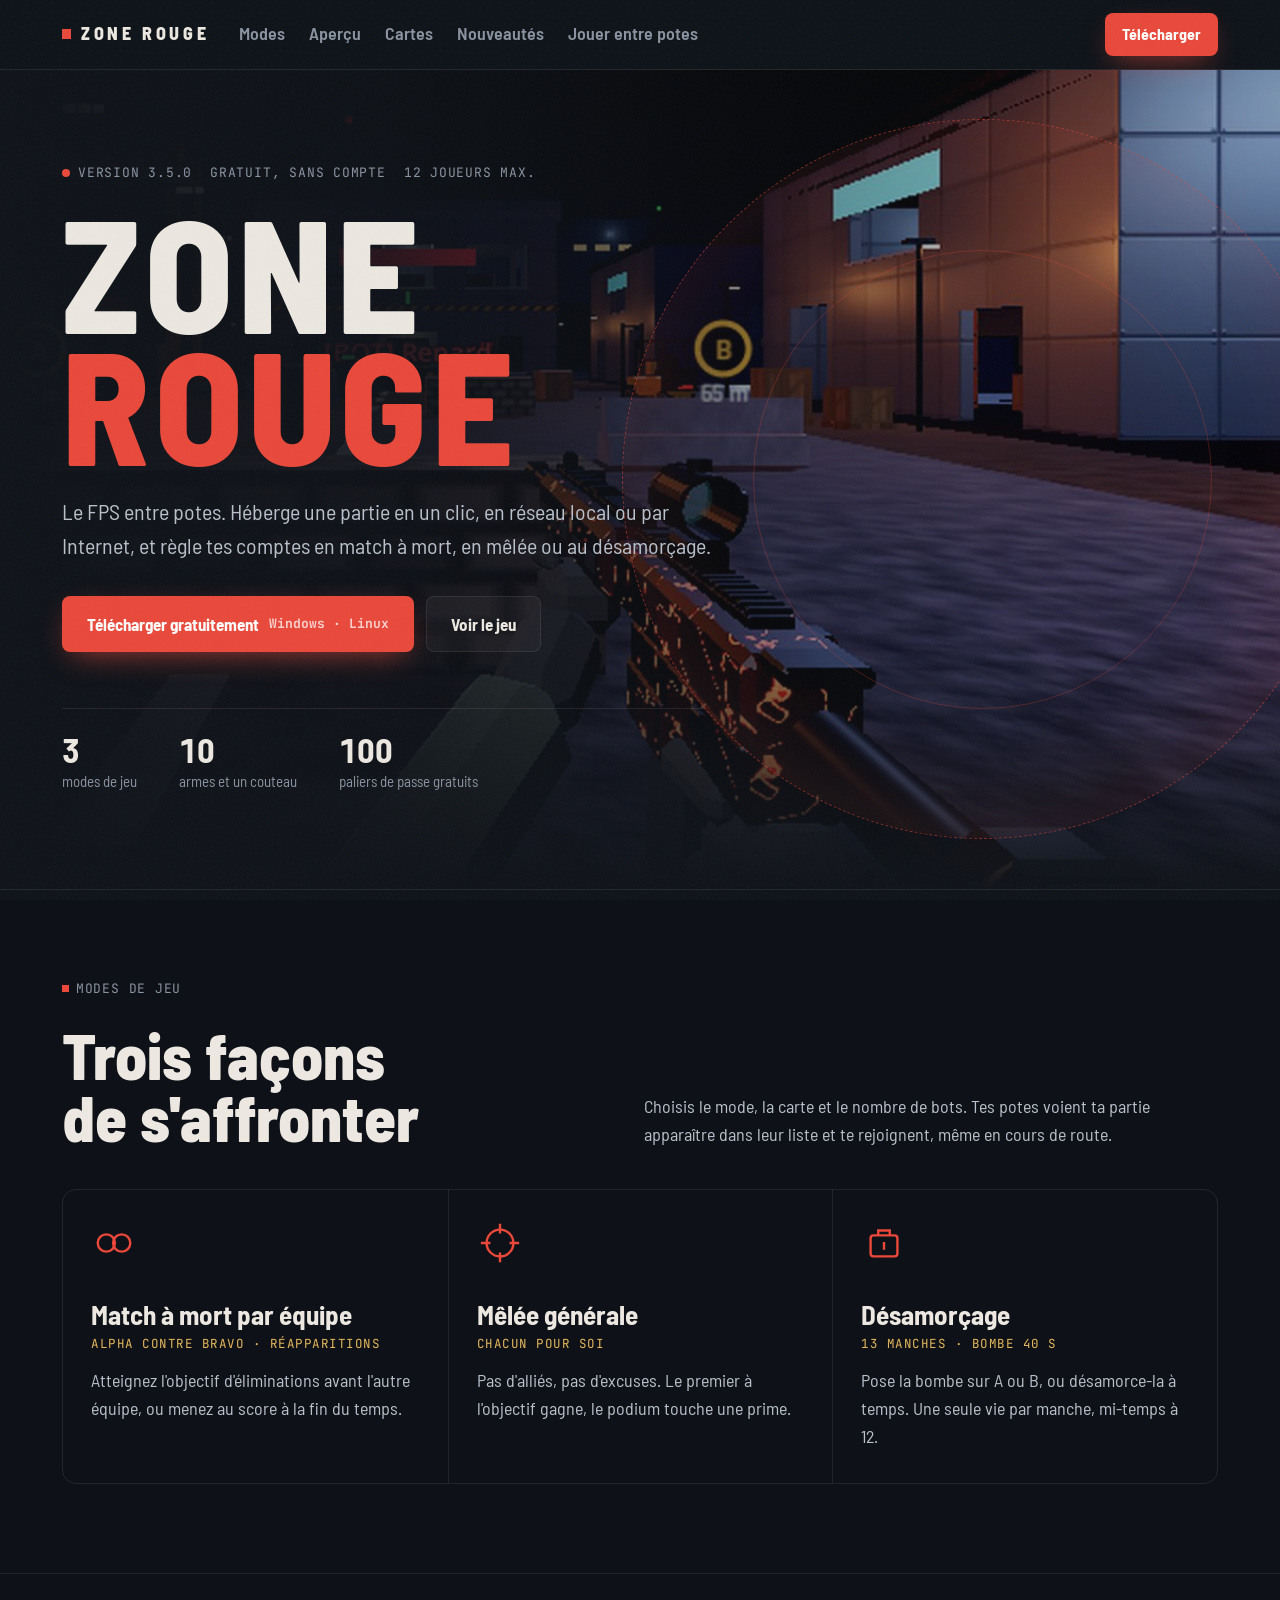
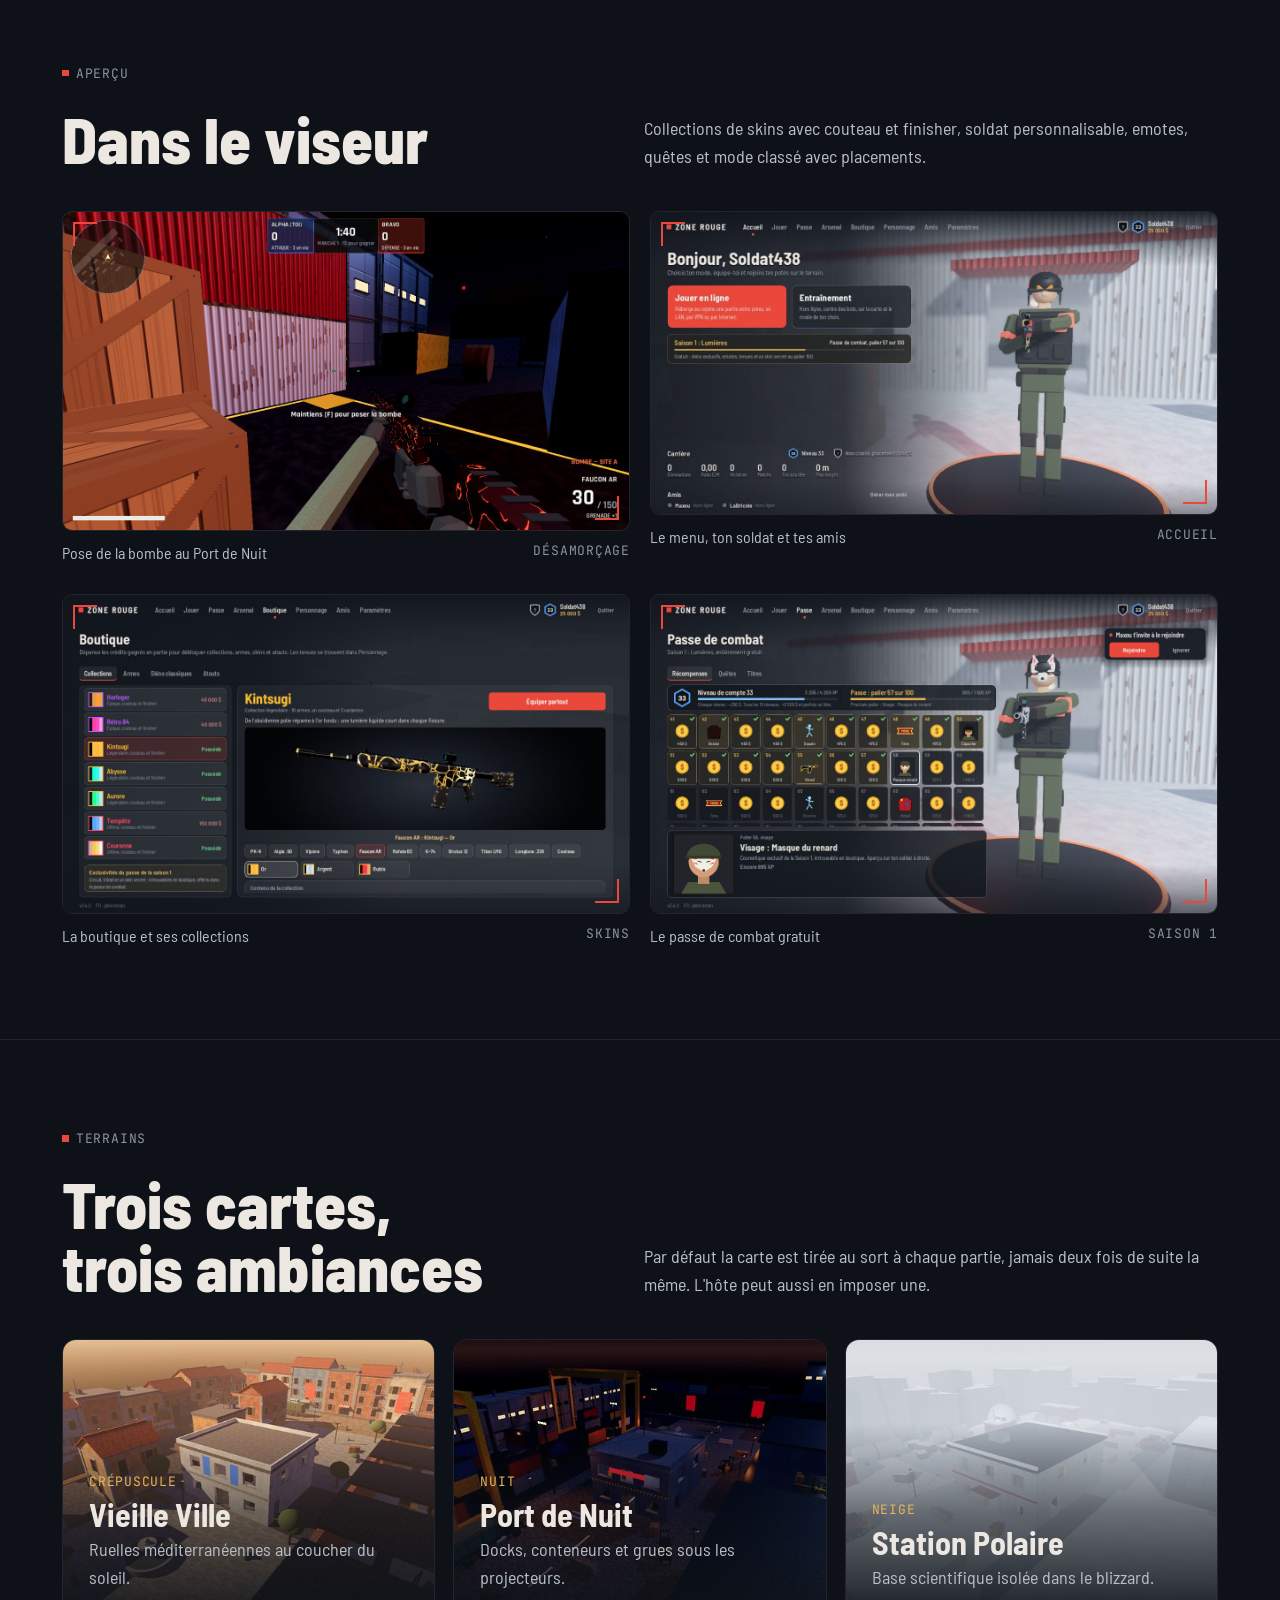
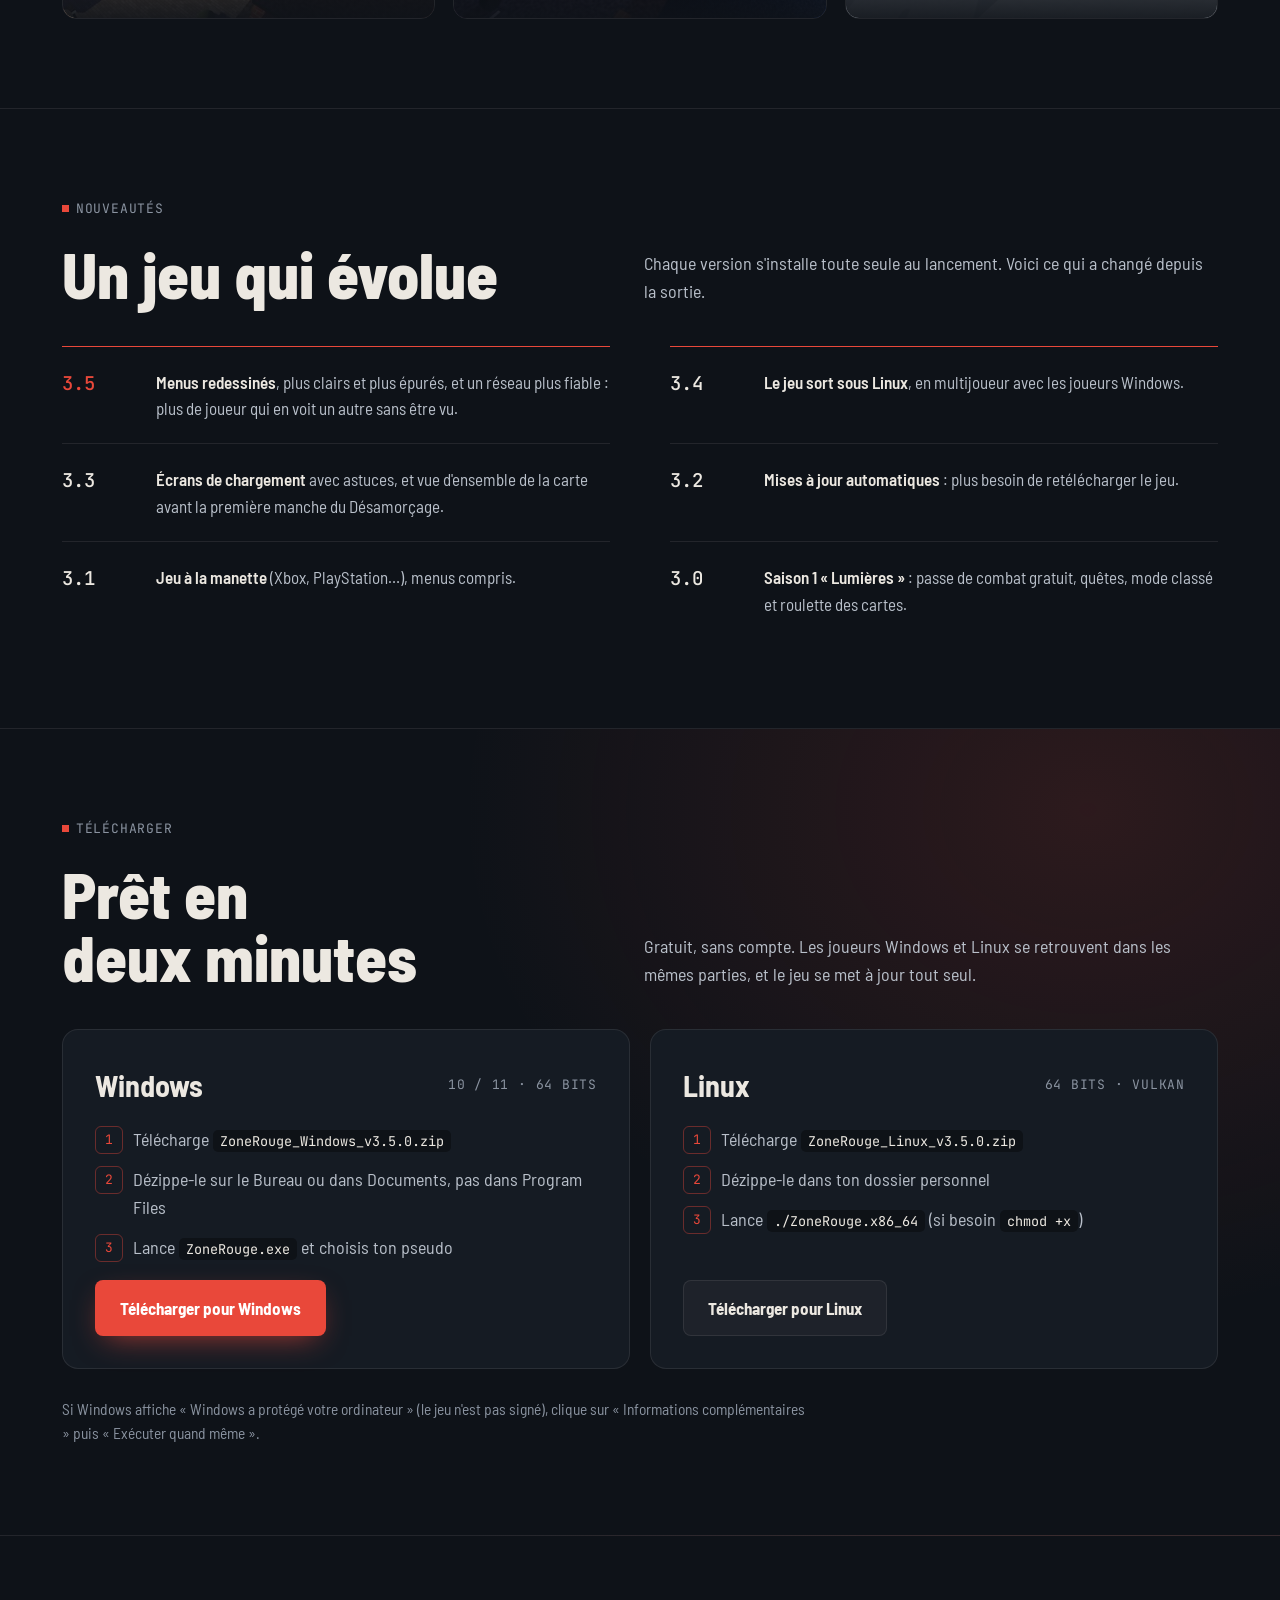
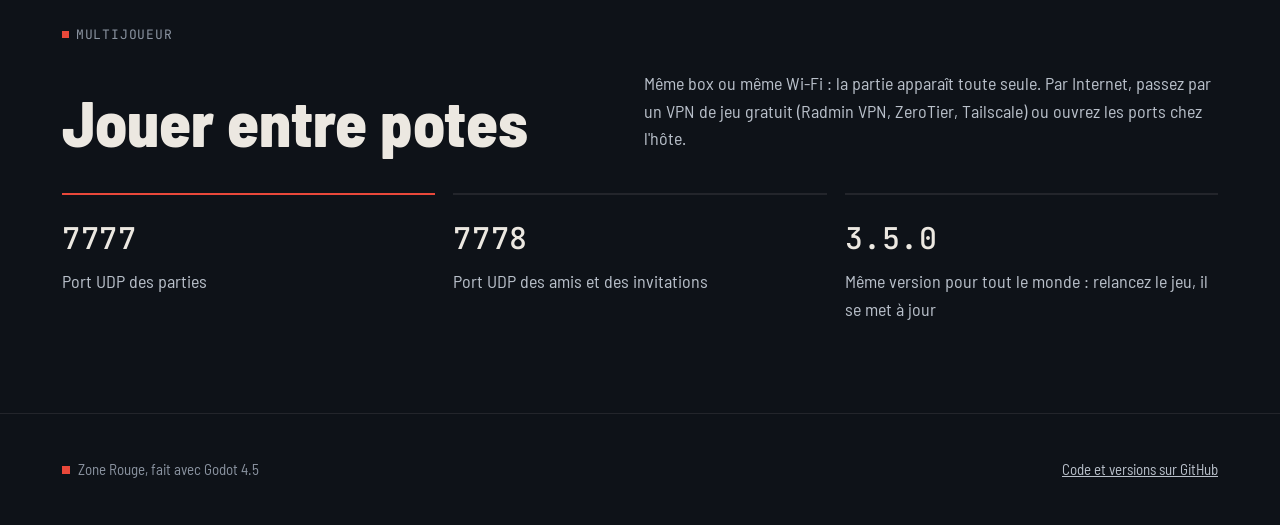
==== index.html @ a1d74111 "Add files via upload" ====
<!doctype html>
<html lang="fr">
<head>
<meta charset="utf-8">
<meta name="viewport" content="width=device-width,initial-scale=1,viewport-fit=cover">
<title>Zone Rouge, FPS gratuit entre potes pour Windows et Linux</title>
<meta name="description" content="Zone Rouge est un FPS en réseau gratuit pour Windows et Linux : match à mort par équipe, mêlée générale et désamorçage, 3 cartes, passe de combat gratuit et skins. Héberge une partie entre potes en un clic.">
<meta name="theme-color" content="#0E1218">
<link rel="canonical" href="https://zonerouge.online/">
<link rel="icon" href="favicon.svg" type="image/svg+xml">
<link rel="icon" href="favicon-48.png" sizes="48x48" type="image/png">
<link rel="apple-touch-icon" href="apple-touch-icon.png">
<meta property="og:type" content="website">
<meta property="og:site_name" content="Zone Rouge">
<meta property="og:locale" content="fr_FR">
<meta property="og:url" content="https://zonerouge.online/">
<meta property="og:title" content="Zone Rouge, FPS gratuit entre potes pour Windows et Linux">
<meta property="og:description" content="Zone Rouge est un FPS en réseau gratuit pour Windows et Linux : match à mort par équipe, mêlée générale et désamorçage, 3 cartes, passe de combat gratuit et skins. Héberge une partie entre potes en un clic.">
<meta property="og:image" content="https://zonerouge.online/og.jpg">
<meta property="og:image:width" content="1200">
<meta property="og:image:height" content="630">
<meta property="og:image:alt" content="Zone Rouge, le FPS entre potes">
<meta name="twitter:card" content="summary_large_image">
<meta name="twitter:title" content="Zone Rouge, FPS gratuit entre potes pour Windows et Linux">
<meta name="twitter:description" content="Zone Rouge est un FPS en réseau gratuit pour Windows et Linux : match à mort par équipe, mêlée générale et désamorçage, 3 cartes, passe de combat gratuit et skins. Héberge une partie entre potes en un clic.">
<meta name="twitter:image" content="https://zonerouge.online/og.jpg">
<script type="application/ld+json">{"@context":"https://schema.org","@type":"VideoGame","name":"Zone Rouge","url":"https://zonerouge.online/","inLanguage":"fr","description":"Zone Rouge est un FPS en réseau gratuit pour Windows et Linux : match à mort par équipe, mêlée générale et désamorçage, 3 cartes, passe de combat gratuit et skins. Héberge une partie entre potes en un clic.","image":"https://zonerouge.online/og.jpg","genre":["FPS","Jeu de tir","Multijoueur"],"gamePlatform":["Windows","Linux"],"operatingSystem":"Windows 10, Windows 11, Linux 64 bits","applicationCategory":"Game","playMode":"MultiPlayer","numberOfPlayers":{"@type":"QuantitativeValue","minValue":1,"maxValue":12},"softwareVersion":"3.5.0","offers":{"@type":"Offer","price":"0","priceCurrency":"EUR","availability":"https://schema.org/InStock","url":"https://github.com/Titan-CyberTech/Zone_Rouge/releases/latest"},"downloadUrl":"https://github.com/Titan-CyberTech/Zone_Rouge/releases/latest","sameAs":["https://github.com/Titan-CyberTech/Zone_Rouge"]}</script>
<link rel="preconnect" href="https://fonts.googleapis.com">
<link rel="preconnect" href="https://fonts.gstatic.com" crossorigin>
<link rel="stylesheet" href="https://fonts.googleapis.com/css2?family=Barlow+Semi+Condensed:wght@400;500;600;700;800&family=JetBrains+Mono:wght@500&display=swap">
<style>
/* Mise en page : écran de briefing tactique. Bandeau plein cadre avec zone rouge qui se resserre, puis sections sur grille, captures en viseur. Look unique sombre. */
:root{
  --nuit:#0E1218; --nuit2:#151B23; --ligne:rgba(236,232,225,.09); --verre:rgba(236,232,225,.04);
  --craie:#ECE8E1; --brume:#8A93A0; --doux:#B9C0CA; --rouge:#E9483A; --rouge-s:rgba(233,72,58,.14); --laiton:#E3B65B;
  --f:"Barlow Semi Condensed","Arial Narrow",Arial,sans-serif;
  --m:"JetBrains Mono",ui-monospace,Consolas,monospace;
  color-scheme:dark;
}
*{box-sizing:border-box}
html{scroll-behavior:smooth}
body{margin:0;background:var(--nuit);color:var(--craie);font:400 18px/1.55 var(--f);-webkit-font-smoothing:antialiased}
body::before{content:"";position:fixed;inset:0;pointer-events:none;z-index:50;opacity:.05;
  background-image:url("data:image/svg+xml,%3Csvg xmlns='http://www.w3.org/2000/svg' width='160' height='160'%3E%3Cfilter id='n'%3E%3CfeTurbulence type='fractalNoise' baseFrequency='.9' numOctaves='2'/%3E%3C/filter%3E%3Crect width='100%25' height='100%25' filter='url(%23n)'/%3E%3C/svg%3E")}
a{color:inherit}
:focus-visible{outline:2px solid var(--rouge);outline-offset:3px;border-radius:4px}
.wrap{max-width:1200px;margin:0 auto;padding-left:max(22px,env(safe-area-inset-left,0px));padding-right:max(22px,env(safe-area-inset-right,0px))}
.carre{display:inline-block;width:.52em;height:.52em;background:var(--rouge);margin-right:.55em;vertical-align:.1em}
.mono{font-family:var(--m);font-size:13px;letter-spacing:.06em;color:var(--brume);text-transform:uppercase}

/* ---------- navigation */
header{position:sticky;top:env(safe-area-inset-top,0px);z-index:20;background:rgba(14,18,24,.78);backdrop-filter:blur(12px) saturate(1.2);border-bottom:1px solid var(--ligne)}
header .wrap{display:flex;align-items:center;gap:30px;padding-block:13px}
.logo{font-weight:800;letter-spacing:.2em;font-size:18px;text-decoration:none;white-space:nowrap}
nav{display:flex;gap:24px;flex:1}
nav a{color:var(--brume);text-decoration:none;font-weight:600;position:relative;padding-block:4px}
nav a::after{content:"";position:absolute;left:50%;bottom:-6px;width:5px;height:5px;background:var(--rouge);transform:translateX(-50%) scale(0);transition:transform .2s}
nav a:hover{color:var(--craie)} nav a:hover::after{transform:translateX(-50%) scale(1)}

.btn{display:inline-flex;align-items:center;gap:.6em;padding:14px 24px;border-radius:8px;font-weight:700;font-size:17px;text-decoration:none;border:1px solid var(--ligne);background:var(--verre);transition:background .2s,transform .2s}
.btn:hover{background:rgba(236,232,225,.1)}
.btn.prim{background:var(--rouge);border-color:transparent;color:#fff;box-shadow:0 10px 30px -10px rgba(233,72,58,.7)}
.btn.prim:hover{background:#f25a4b;transform:translateY(-1px)}
.btn .fl{font-family:var(--m);font-size:13px;opacity:.75}
header .btn{padding:8px 16px;font-size:16px;box-shadow:none}

/* ---------- bandeau */
.hero{position:relative;overflow:hidden;min-height:min(820px,92vh);display:flex;align-items:center;border-bottom:1px solid var(--ligne)}
.hero .bg{position:absolute;inset:0;width:100%;height:100%;object-fit:cover;object-position:70% 50%;filter:saturate(.95) contrast(1.05)}
.hero::before{content:"";position:absolute;inset:0;z-index:1;
  background:linear-gradient(90deg,var(--nuit) 0%,rgba(14,18,24,.9) 30%,rgba(14,18,24,.45) 58%,rgba(14,18,24,.12) 100%),
             linear-gradient(0deg,var(--nuit) 0%,transparent 30%)}
/* la zone qui se resserre */
.zone{position:absolute;z-index:1;right:12%;top:50%;width:min(62vw,720px);aspect-ratio:1;transform:translate(30%,-50%);border-radius:50%;
  border:1.5px dashed rgba(233,72,58,.55);box-shadow:inset 0 0 120px rgba(233,72,58,.12);pointer-events:none}
.zone::after{content:"";position:absolute;inset:18%;border-radius:50%;border:1px solid rgba(233,72,58,.25)}
.hero .wrap{position:relative;z-index:2;padding-block:90px;width:100%}
.coord{display:flex;gap:18px;flex-wrap:wrap;margin-bottom:22px}
.coord span{display:flex;align-items:center;gap:8px}
.live{width:8px;height:8px;border-radius:50%;background:var(--rouge);box-shadow:0 0 0 0 rgba(233,72,58,.6)}
h1{font-weight:800;font-size:clamp(64px,12.5vw,168px);line-height:.82;letter-spacing:.03em;margin:0 0 26px}
h1 .r{color:var(--rouge);display:block}
.hero p{max-width:30em;font-size:clamp(19px,2vw,22px);color:var(--doux);margin:0 0 34px}
.actions{display:flex;gap:12px;flex-wrap:wrap}
.chiffres{display:flex;gap:42px;flex-wrap:wrap;margin-top:56px;padding-top:24px;border-top:1px solid var(--ligne);max-width:640px}
.chiffres b{display:block;font-size:34px;line-height:1;font-weight:700;font-variant-numeric:tabular-nums}
.chiffres span{color:var(--brume);font-size:15px}

/* ---------- sections */
section{padding-block:clamp(60px,7vw,96px);border-bottom:1px solid var(--ligne);position:relative}
.tete{display:grid;grid-template-columns:minmax(0,1fr) minmax(0,1.1fr);gap:24px 60px;align-items:end;margin-bottom:40px}
.tete .mono{grid-column:1/-1}
h2{font-size:clamp(38px,5.4vw,64px);line-height:.98;margin:0;font-weight:800;text-wrap:balance}
.intro{color:var(--doux);margin:0;max-width:34em}

/* modes */
.modes{display:grid;grid-template-columns:repeat(3,minmax(0,1fr));border:1px solid var(--ligne);border-radius:14px;overflow:hidden}
.mode{padding:30px 28px 32px;position:relative;transition:background .25s}
.mode+.mode{border-left:1px solid var(--ligne)}
.mode:hover{background:var(--verre)}
.mode .ico{width:46px;height:46px;margin-bottom:26px;color:var(--rouge)}
.mode h3{margin:0 0 4px;font-size:27px;line-height:1.1}
.mode .regle{font-family:var(--m);font-size:12.5px;color:var(--laiton);letter-spacing:.04em;margin-bottom:14px}
.mode p{margin:0;color:var(--doux)}

/* galerie en viseur */
.gal{display:grid;grid-template-columns:repeat(2,minmax(0,1fr));gap:28px 20px}
.vis{margin:0;min-width:0;position:relative}
.vis .cadre{position:relative;border-radius:10px;overflow:hidden;border:1px solid var(--ligne)}
.vis img{display:block;width:100%;transition:transform .6s ease}
.vis:hover img{transform:scale(1.03)}
.vis .cadre::before,.vis .cadre::after{content:"";position:absolute;width:22px;height:22px;z-index:1;border-color:var(--rouge);border-style:solid}
.vis .cadre::before{top:10px;left:10px;border-width:2px 0 0 2px}
.vis .cadre::after{bottom:10px;right:10px;border-width:0 2px 2px 0}
.vis figcaption{display:flex;justify-content:space-between;gap:10px;margin-top:10px;color:var(--doux);font-size:16px}

/* cartes du jeu */
.cartes{display:grid;grid-template-columns:repeat(3,minmax(0,1fr));gap:18px}
.carte{border-radius:14px;aspect-ratio:4/3;display:flex;flex-direction:column;justify-content:flex-end;position:relative;overflow:hidden;border:1px solid var(--ligne);padding:26px;isolation:isolate}
.carte img{position:absolute;inset:0;width:100%;height:100%;object-fit:cover;z-index:-2;transition:transform .7s ease}
.carte::before{content:"";position:absolute;inset:0;z-index:-1;background:linear-gradient(0deg,rgba(14,18,24,.94) 0%,rgba(14,18,24,.55) 38%,transparent 70%)}
.carte:hover img{transform:scale(1.05)}
.carte .mono{color:var(--laiton)}
.carte h3{margin:6px 0 6px;font-size:32px;line-height:1}
.carte p{margin:0;color:var(--doux)}

/* nouveautés */
.chrono{list-style:none;margin:0;padding:0;display:grid;grid-template-columns:minmax(0,1fr) minmax(0,1fr);gap:0 60px}
.chrono li{display:grid;grid-template-columns:76px minmax(0,1fr);gap:18px;padding:22px 0;border-top:1px solid var(--ligne);position:relative}
.chrono li:first-child,.chrono li:nth-child(2){border-top-color:var(--rouge)}
.chrono b{font-family:var(--m);font-weight:500;font-size:19px;color:var(--craie)}
.chrono li:first-child b{color:var(--rouge)}
.chrono p{margin:0;color:var(--doux);font-size:17px}
.chrono p strong{color:var(--craie);font-weight:600}

/* téléchargement */
#telecharger{background:radial-gradient(70% 90% at 85% 10%,var(--rouge-s),transparent 70%)}
.dl{display:grid;grid-template-columns:repeat(2,minmax(0,1fr));gap:20px}
.sys{background:var(--nuit2);border:1px solid var(--ligne);border-radius:16px;padding:32px;display:flex;flex-direction:column;gap:18px}
.sys .haut{display:flex;align-items:center;justify-content:space-between;gap:12px}
.sys h3{margin:0;font-size:30px}
.sys ol{margin:0;padding:0;list-style:none;counter-reset:e;display:grid;gap:12px;color:var(--doux)}
.sys li{counter-increment:e;display:grid;grid-template-columns:28px minmax(0,1fr);gap:10px}
.sys li::before{content:counter(e);font-family:var(--m);font-size:13px;color:var(--rouge);border:1px solid rgba(233,72,58,.4);border-radius:6px;height:26px;display:grid;place-items:center}
.sys code{font-family:var(--m);font-size:13.5px;background:rgba(0,0,0,.35);padding:2px 7px;border-radius:5px;color:var(--craie);word-break:break-all}
.sys .btn{align-self:flex-start;margin-top:auto}
.note{color:var(--brume);font-size:15.5px;margin:28px 0 0;max-width:48em}

/* réseau */
.reseau{display:grid;grid-template-columns:repeat(3,minmax(0,1fr));gap:18px}
.port{border-top:2px solid var(--ligne);padding-top:20px}
.port:first-child{border-top-color:var(--rouge)}
.port b{display:block;font-family:var(--m);font-weight:500;font-size:30px;color:var(--craie);letter-spacing:.02em;margin-bottom:6px}
.port span{color:var(--doux)}

footer{padding-block:44px}
footer .wrap{display:flex;justify-content:space-between;align-items:center;gap:16px;flex-wrap:wrap;color:var(--brume);font-size:15px}
footer a{color:var(--doux)}

@media (max-width:860px){
  nav{display:none}
  .tete{grid-template-columns:1fr}
  .modes,.cartes,.reseau,.dl,.gal,.chrono{grid-template-columns:1fr}
  .chrono li:nth-child(2){border-top-color:var(--ligne)}
  .chrono li{grid-template-columns:60px minmax(0,1fr)}
  .mode+.mode{border-left:0;border-top:1px solid var(--ligne)}
  .hero{min-height:0}
  .hero::before{background:linear-gradient(180deg,rgba(14,18,24,.55),var(--nuit) 80%)}
  .zone{right:-20%;width:110vw}
  .chiffres{gap:28px}
  .btn .fl{display:none}
}
@media (prefers-reduced-motion:no-preference){
  .live{animation:pouls 2s infinite}
  @keyframes pouls{70%{box-shadow:0 0 0 10px rgba(233,72,58,0)}100%{box-shadow:0 0 0 0 rgba(233,72,58,0)}}
  .zone{animation:resserre 14s ease-in-out infinite alternate}
  @keyframes resserre{to{transform:translate(30%,-50%) scale(.86) rotate(25deg)}}
  .hero h1,.hero p,.hero .actions{animation:entre .8s cubic-bezier(.2,.7,.2,1) both}
  .hero p{animation-delay:.1s}.hero .actions{animation-delay:.2s}
  @keyframes entre{from{transform:translateY(16px);opacity:.3}}
}
</style>
</head>
<body>
<header>
  <div class="wrap">
    <a class="logo" href="#haut"><span class="carre"></span>ZONE ROUGE</a>
    <nav aria-label="Sections">
      <a href="#modes">Modes</a><a href="#apercu">Aperçu</a><a href="#cartes">Cartes</a><a href="#nouveautes">Nouveautés</a><a href="#jouer">Jouer entre potes</a>
    </nav>
    <a class="btn prim" href="#telecharger">Télécharger</a>
  </div>
</header>

<div class="hero" id="haut">
  <img class="bg" src="img/hero.jpg" alt="">
  <div class="zone" aria-hidden="true"></div>
  <div class="wrap">
    <div class="coord mono"><span><i class="live"></i>Version 3.5.0</span><span>Gratuit, sans compte</span><span>12 joueurs max.</span></div>
    <h1>ZONE<span class="r">ROUGE</span></h1>
    <p>Le FPS entre potes. Héberge une partie en un clic, en réseau local ou par Internet, et règle tes comptes en match à mort, en mêlée ou au désamorçage.</p>
    <div class="actions">
      <a class="btn prim" href="#telecharger">Télécharger gratuitement <span class="fl">Windows · Linux</span></a>
      <a class="btn" href="#apercu">Voir le jeu</a>
    </div>
    <div class="chiffres">
      <div><b>3</b><span>modes de jeu</span></div>
      <div><b>10</b><span>armes et un couteau</span></div>
      <div><b>100</b><span>paliers de passe gratuits</span></div>
    </div>
  </div>
</div>

<section id="modes">
  <div class="wrap">
    <div class="tete">
      <div class="mono"><span class="carre"></span>Modes de jeu</div>
      <h2>Trois façons de s'affronter</h2>
      <p class="intro">Choisis le mode, la carte et le nombre de bots. Tes potes voient ta partie apparaître dans leur liste et te rejoignent, même en cours de route.</p>
    </div>
    <div class="modes">
      <article class="mode">
        <svg class="ico" viewBox="0 0 48 48" fill="none" stroke="currentColor" stroke-width="2.5" aria-hidden="true"><circle cx="16" cy="24" r="9"/><circle cx="32" cy="24" r="9"/></svg>
        <h3>Match à mort par équipe</h3>
        <div class="regle">ALPHA CONTRE BRAVO · RÉAPPARITIONS</div>
        <p>Atteignez l'objectif d'éliminations avant l'autre équipe, ou menez au score à la fin du temps.</p>
      </article>
      <article class="mode">
        <svg class="ico" viewBox="0 0 48 48" fill="none" stroke="currentColor" stroke-width="2.5" aria-hidden="true"><circle cx="24" cy="24" r="14"/><path d="M24 4v10M24 34v10M4 24h10M34 24h10"/></svg>
        <h3>Mêlée générale</h3>
        <div class="regle">CHACUN POUR SOI</div>
        <p>Pas d'alliés, pas d'excuses. Le premier à l'objectif gagne, le podium touche une prime.</p>
      </article>
      <article class="mode">
        <svg class="ico" viewBox="0 0 48 48" fill="none" stroke="currentColor" stroke-width="2.5" aria-hidden="true"><rect x="10" y="16" width="28" height="22" rx="3"/><path d="M18 16v-5h12v5M24 23v8"/></svg>
        <h3>Désamorçage</h3>
        <div class="regle">13 MANCHES · BOMBE 40 S</div>
        <p>Pose la bombe sur A ou B, ou désamorce-la à temps. Une seule vie par manche, mi-temps à 12.</p>
      </article>
    </div>
  </div>
</section>

<section id="apercu">
  <div class="wrap">
    <div class="tete">
      <div class="mono"><span class="carre"></span>Aperçu</div>
      <h2>Dans le viseur</h2>
      <p class="intro">Collections de skins avec couteau et finisher, soldat personnalisable, emotes, quêtes et mode classé avec placements.</p>
    </div>
    <div class="gal">
      <figure class="vis"><div class="cadre"><img src="img/desamorcage.jpg" alt="Pose de la bombe sur le site A au Port de Nuit" loading="lazy"></div><figcaption><span>Pose de la bombe au Port de Nuit</span><span class="mono">Désamorçage</span></figcaption></figure>
      <figure class="vis"><div class="cadre"><img src="img/menu.jpg" alt="Menu principal avec le soldat personnalisé" loading="lazy"></div><figcaption><span>Le menu, ton soldat et tes amis</span><span class="mono">Accueil</span></figcaption></figure>
      <figure class="vis"><div class="cadre"><img src="img/boutique.jpg" alt="Boutique, collection Tempête" loading="lazy"></div><figcaption><span>La boutique et ses collections</span><span class="mono">Skins</span></figcaption></figure>
      <figure class="vis"><div class="cadre"><img src="img/passe.jpg" alt="Passe de combat de la saison 1" loading="lazy"></div><figcaption><span>Le passe de combat gratuit</span><span class="mono">Saison 1</span></figcaption></figure>
    </div>
  </div>
</section>

<section id="cartes">
  <div class="wrap">
    <div class="tete">
      <div class="mono"><span class="carre"></span>Terrains</div>
      <h2>Trois cartes, trois ambiances</h2>
      <p class="intro">Par défaut la carte est tirée au sort à chaque partie, jamais deux fois de suite la même. L'hôte peut aussi en imposer une.</p>
    </div>
    <div class="cartes">
      <div class="carte"><img src="img/carte_ville.jpg" alt="" loading="lazy"><span class="mono">Crépuscule</span><h3>Vieille Ville</h3><p>Ruelles méditerranéennes au coucher du soleil.</p></div>
      <div class="carte"><img src="img/carte_port.jpg" alt="" loading="lazy"><span class="mono">Nuit</span><h3>Port de Nuit</h3><p>Docks, conteneurs et grues sous les projecteurs.</p></div>
      <div class="carte"><img src="img/carte_arctique.jpg" alt="" loading="lazy"><span class="mono">Neige</span><h3>Station Polaire</h3><p>Base scientifique isolée dans le blizzard.</p></div>
    </div>
  </div>
</section>

<section id="nouveautes">
  <div class="wrap">
    <div class="tete">
      <div class="mono"><span class="carre"></span>Nouveautés</div>
      <h2>Un jeu qui évolue</h2>
      <p class="intro">Chaque version s'installe toute seule au lancement. Voici ce qui a changé depuis la sortie.</p>
    </div>
    <ol class="chrono">
      <li><b>3.5</b><p><strong>Menus redessinés</strong>, plus clairs et plus épurés, et un réseau plus fiable : plus de joueur qui en voit un autre sans être vu.</p></li>
      <li><b>3.4</b><p><strong>Le jeu sort sous Linux</strong>, en multijoueur avec les joueurs Windows.</p></li>
      <li><b>3.3</b><p><strong>Écrans de chargement</strong> avec astuces, et vue d'ensemble de la carte avant la première manche du Désamorçage.</p></li>
      <li><b>3.2</b><p><strong>Mises à jour automatiques</strong> : plus besoin de retélécharger le jeu.</p></li>
      <li><b>3.1</b><p><strong>Jeu à la manette</strong> (Xbox, PlayStation…), menus compris.</p></li>
      <li><b>3.0</b><p><strong>Saison 1 « Lumières »</strong> : passe de combat gratuit, quêtes, mode classé et roulette des cartes.</p></li>
    </ol>
  </div>
</section>


<section id="telecharger">
  <div class="wrap">
    <div class="tete">
      <div class="mono"><span class="carre"></span>Télécharger</div>
      <h2>Prêt en deux minutes</h2>
      <p class="intro">Gratuit, sans compte. Les joueurs Windows et Linux se retrouvent dans les mêmes parties, et le jeu se met à jour tout seul.</p>
    </div>
    <div class="dl">
      <div class="sys">
        <div class="haut"><h3>Windows</h3><span class="mono">10 / 11 · 64 bits</span></div>
        <ol>
          <li><span>Télécharge <code>ZoneRouge_Windows_v3.5.0.zip</code></span></li>
          <li><span>Dézippe-le sur le Bureau ou dans Documents, pas dans Program Files</span></li>
          <li><span>Lance <code>ZoneRouge.exe</code> et choisis ton pseudo</span></li>
        </ol>
        <a class="btn prim" href="https://github.com/Titan-CyberTech/Zone_Rouge/releases/latest">Télécharger pour Windows</a>
      </div>
      <div class="sys">
        <div class="haut"><h3>Linux</h3><span class="mono">64 bits · Vulkan</span></div>
        <ol>
          <li><span>Télécharge <code>ZoneRouge_Linux_v3.5.0.zip</code></span></li>
          <li><span>Dézippe-le dans ton dossier personnel</span></li>
          <li><span>Lance <code>./ZoneRouge.x86_64</code> (si besoin <code>chmod +x</code>)</span></li>
        </ol>
        <a class="btn" href="https://github.com/Titan-CyberTech/Zone_Rouge/releases/latest">Télécharger pour Linux</a>
      </div>
    </div>
    <p class="note">Si Windows affiche « Windows a protégé votre ordinateur » (le jeu n'est pas signé), clique sur « Informations complémentaires » puis « Exécuter quand même ».</p>
  </div>
</section>

<section id="jouer">
  <div class="wrap">
    <div class="tete">
      <div class="mono"><span class="carre"></span>Multijoueur</div>
      <h2>Jouer entre potes</h2>
      <p class="intro">Même box ou même Wi-Fi : la partie apparaît toute seule. Par Internet, passez par un VPN de jeu gratuit (Radmin VPN, ZeroTier, Tailscale) ou ouvrez les ports chez l'hôte.</p>
    </div>
    <div class="reseau">
      <div class="port"><b>7777</b><span>Port UDP des parties</span></div>
      <div class="port"><b>7778</b><span>Port UDP des amis et des invitations</span></div>
      <div class="port"><b>3.5.0</b><span>Même version pour tout le monde : relancez le jeu, il se met à jour</span></div>
    </div>
  </div>
</section>

<footer>
  <div class="wrap">
    <span><span class="carre"></span>Zone Rouge, fait avec Godot 4.5</span>
    <a href="https://github.com/Titan-CyberTech/Zone_Rouge">Code et versions sur GitHub</a>
  </div>
</footer>
</body>
</html>
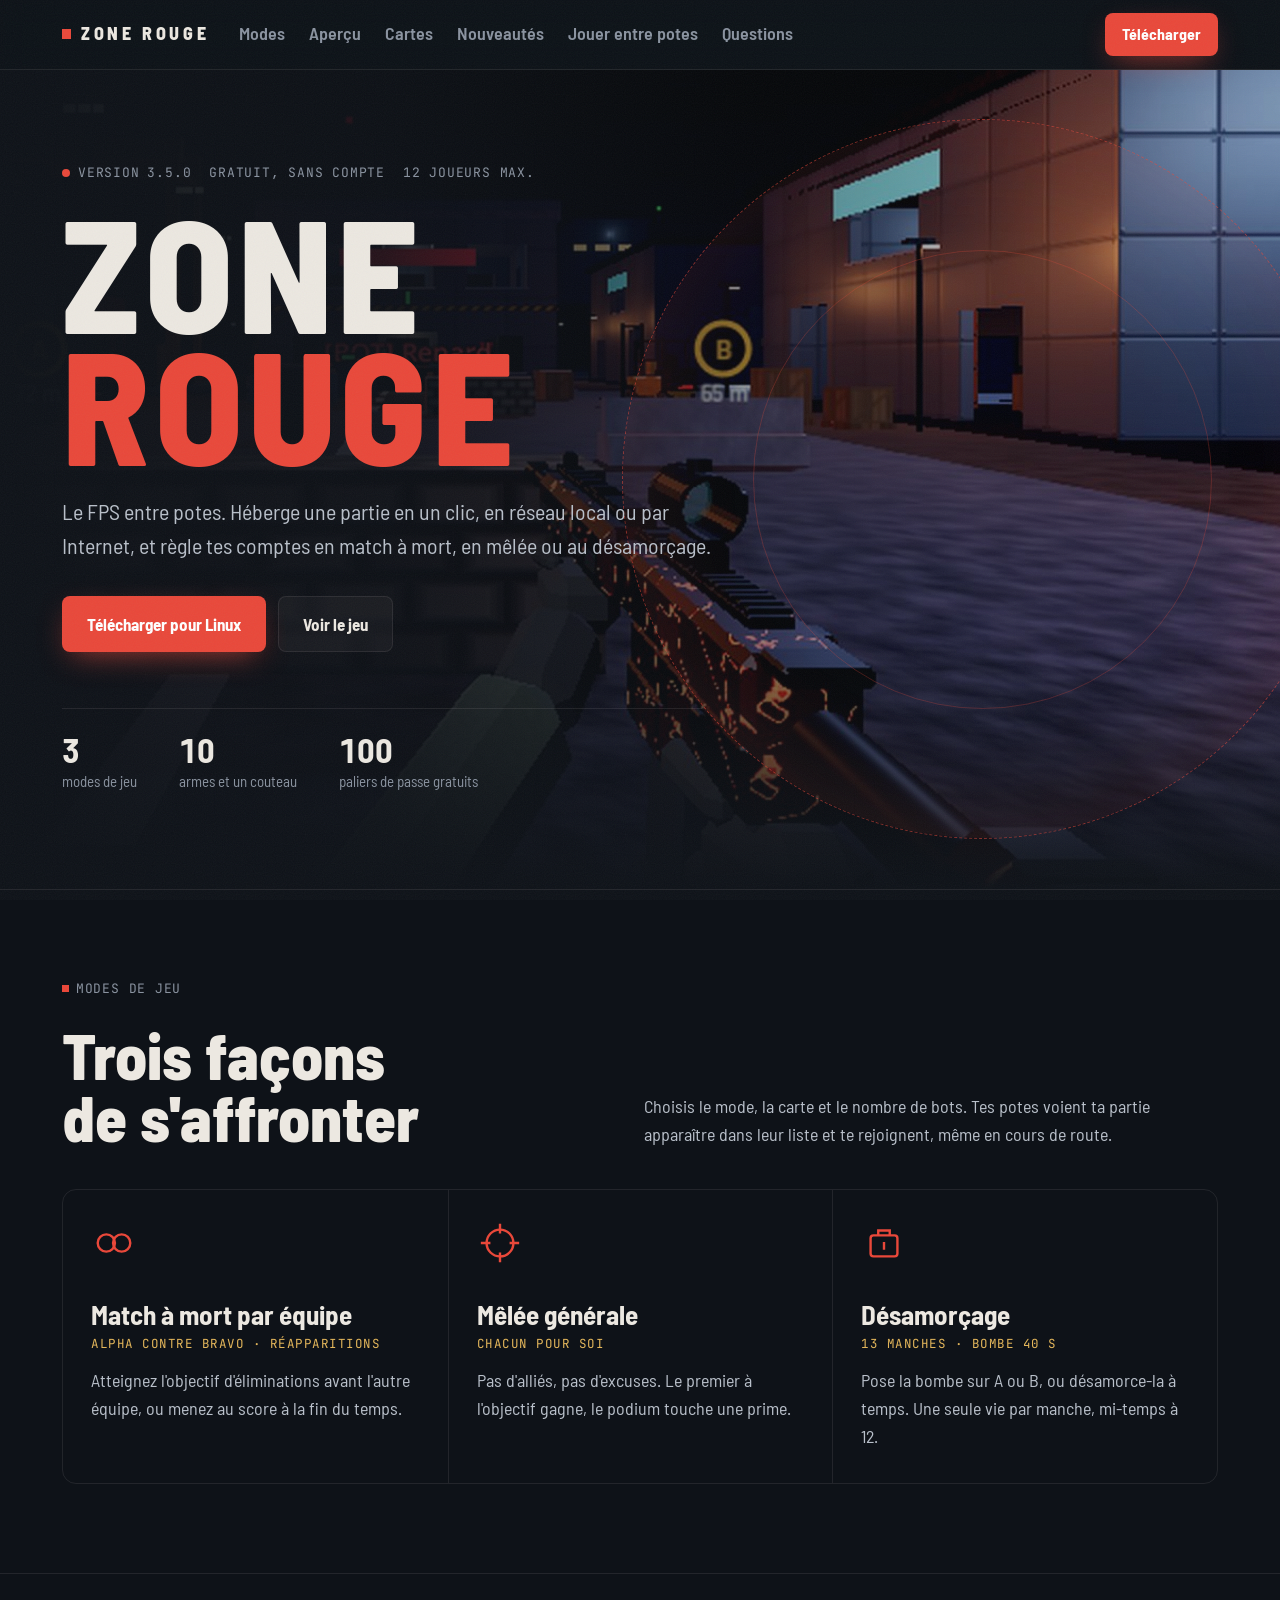
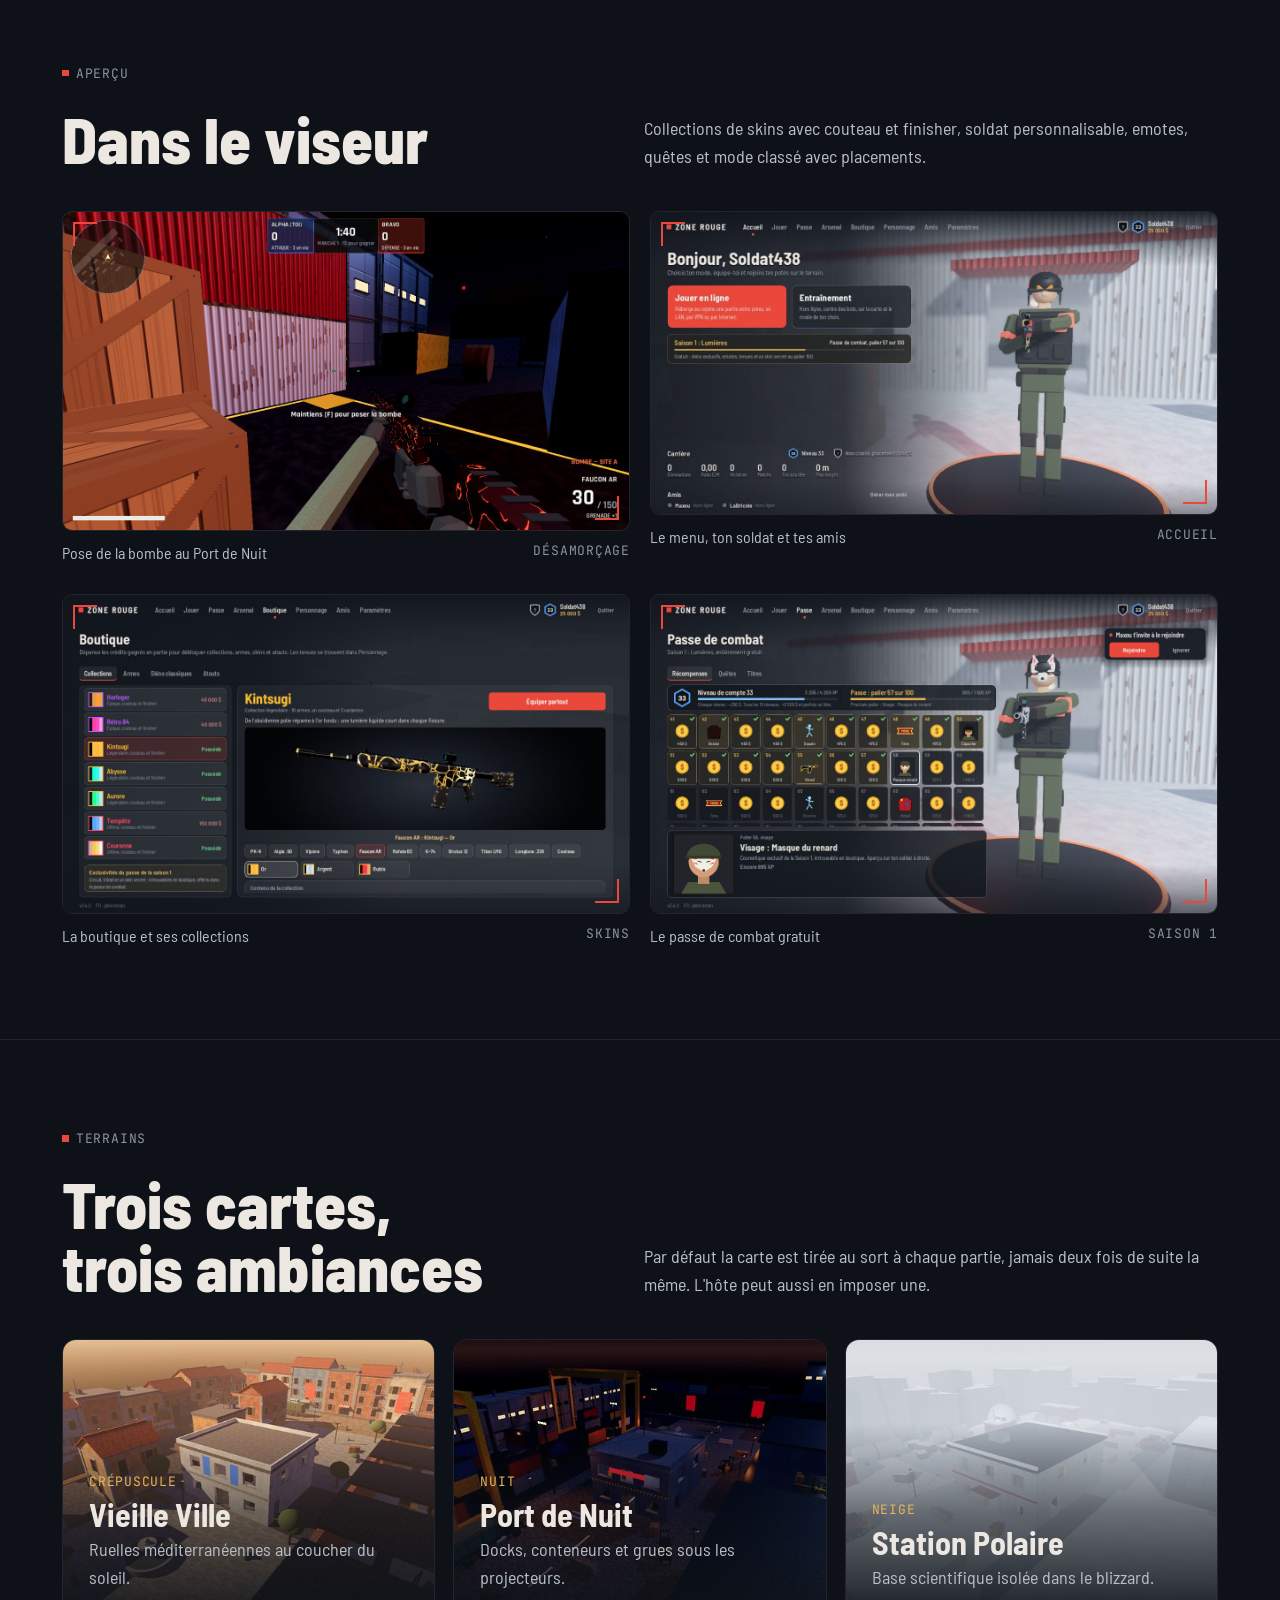
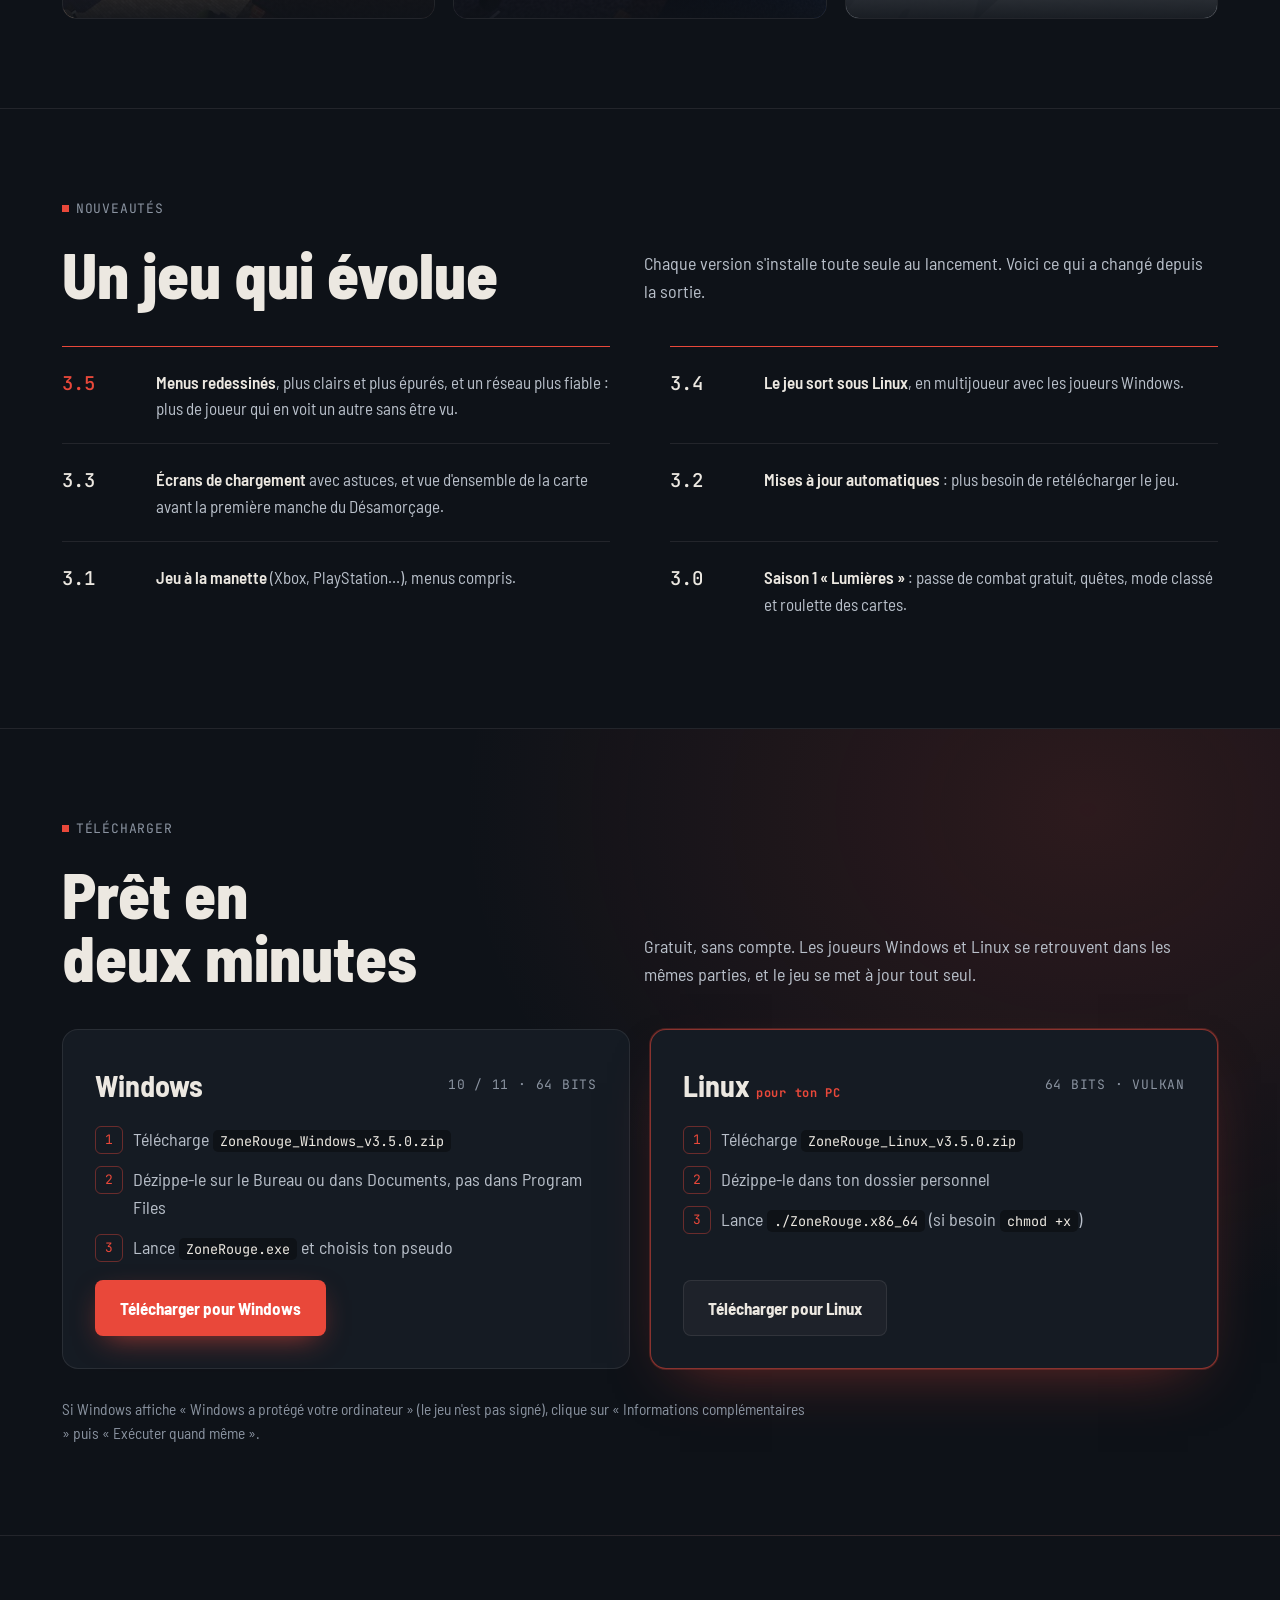
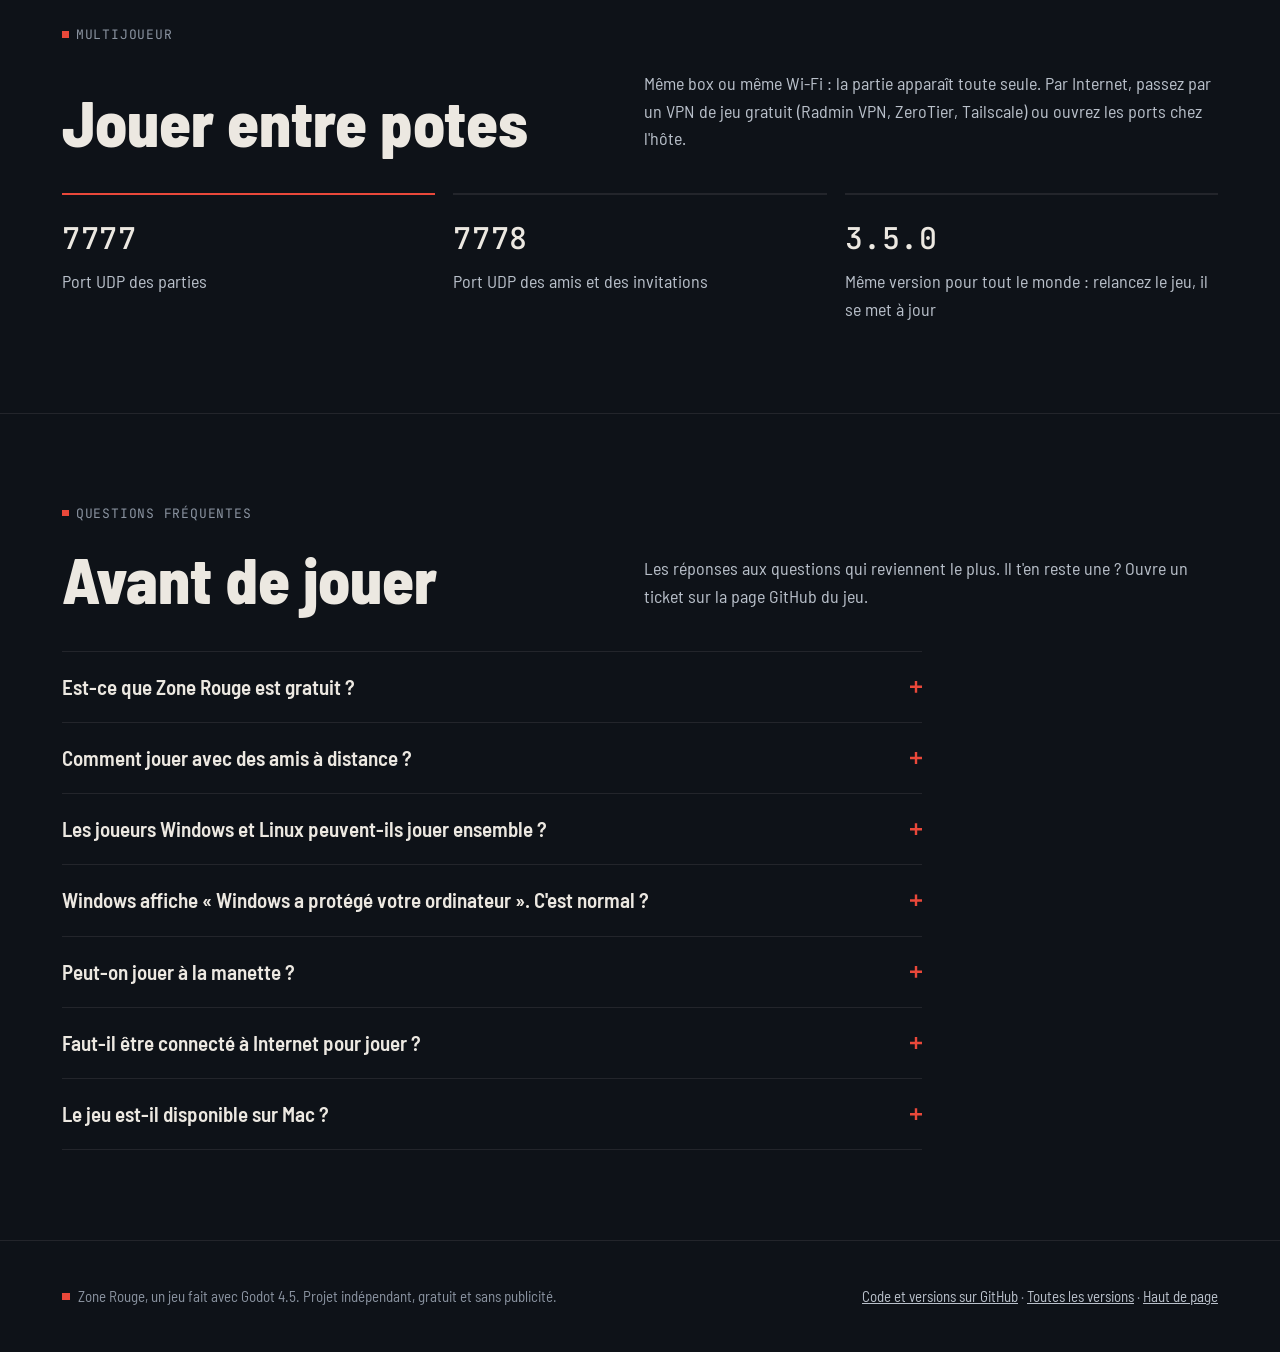
==== commit 4610862b: "Add files via upload" ====
--- a/index.html
+++ b/index.html
@@ -25,6 +25,7 @@
 <meta name="twitter:description" content="Zone Rouge est un FPS en réseau gratuit pour Windows et Linux : match à mort par équipe, mêlée générale et désamorçage, 3 cartes, passe de combat gratuit et skins. Héberge une partie entre potes en un clic.">
 <meta name="twitter:image" content="https://zonerouge.online/og.jpg">
 <script type="application/ld+json">{"@context":"https://schema.org","@type":"VideoGame","name":"Zone Rouge","url":"https://zonerouge.online/","inLanguage":"fr","description":"Zone Rouge est un FPS en réseau gratuit pour Windows et Linux : match à mort par équipe, mêlée générale et désamorçage, 3 cartes, passe de combat gratuit et skins. Héberge une partie entre potes en un clic.","image":"https://zonerouge.online/og.jpg","genre":["FPS","Jeu de tir","Multijoueur"],"gamePlatform":["Windows","Linux"],"operatingSystem":"Windows 10, Windows 11, Linux 64 bits","applicationCategory":"Game","playMode":"MultiPlayer","numberOfPlayers":{"@type":"QuantitativeValue","minValue":1,"maxValue":12},"softwareVersion":"3.5.0","offers":{"@type":"Offer","price":"0","priceCurrency":"EUR","availability":"https://schema.org/InStock","url":"https://github.com/Titan-CyberTech/Zone_Rouge/releases/latest"},"downloadUrl":"https://github.com/Titan-CyberTech/Zone_Rouge/releases/latest","sameAs":["https://github.com/Titan-CyberTech/Zone_Rouge"]}</script>
+<script type="application/ld+json">{"@context": "https://schema.org", "@type": "FAQPage", "mainEntity": [{"@type": "Question", "name": "Est-ce que Zone Rouge est gratuit ?", "acceptedAnswer": {"@type": "Answer", "text": "Oui, le jeu est entièrement gratuit, sans compte et sans publicité. Le passe de combat de 100 paliers est gratuit aussi, avec un skin secret au palier 100."}}, {"@type": "Question", "name": "Comment jouer avec des amis à distance ?", "acceptedAnswer": {"@type": "Answer", "text": "Sur le même réseau (même box ou même Wi-Fi), la partie apparaît toute seule dans la liste. Par Internet, le plus simple est un VPN de jeu gratuit (Radmin VPN, ZeroTier ou Tailscale) : tout le monde rejoint le même réseau virtuel. Sinon, l'hôte ouvre les ports UDP 7777 et 7778 sur sa box."}}, {"@type": "Question", "name": "Les joueurs Windows et Linux peuvent-ils jouer ensemble ?", "acceptedAnswer": {"@type": "Answer", "text": "Oui, ils jouent dans les mêmes parties. Il faut simplement que tout le monde ait la même version du jeu : au lancement, Zone Rouge vérifie la dernière version et se met à jour tout seul."}}, {"@type": "Question", "name": "Windows affiche « Windows a protégé votre ordinateur ». C'est normal ?", "acceptedAnswer": {"@type": "Answer", "text": "Oui, le jeu n'est pas signé numériquement, ce qui déclenche cet avertissement pour tout logiciel peu répandu. Clique sur « Informations complémentaires », puis sur « Exécuter quand même »."}}, {"@type": "Question", "name": "Peut-on jouer à la manette ?", "acceptedAnswer": {"@type": "Answer", "text": "Oui, le jeu se joue entièrement à la manette (Xbox, PlayStation et compatibles), menus compris."}}, {"@type": "Question", "name": "Faut-il être connecté à Internet pour jouer ?", "acceptedAnswer": {"@type": "Answer", "text": "Non. L'entraînement se joue hors ligne contre des bots, sur la carte et le mode de ton choix. Internet ou un réseau local ne servent que pour jouer avec d'autres personnes."}}, {"@type": "Question", "name": "Le jeu est-il disponible sur Mac ?", "acceptedAnswer": {"@type": "Answer", "text": "Pas pour l'instant : Zone Rouge existe pour Windows 10 et 11 (64 bits) et pour Linux (64 bits)."}}]}</script>
 <link rel="preconnect" href="https://fonts.googleapis.com">
 <link rel="preconnect" href="https://fonts.gstatic.com" crossorigin>
 <link rel="stylesheet" href="https://fonts.googleapis.com/css2?family=Barlow+Semi+Condensed:wght@400;500;600;700;800&family=JetBrains+Mono:wght@500&display=swap">
@@ -62,6 +63,10 @@
 .btn.prim{background:var(--rouge);border-color:transparent;color:#fff;box-shadow:0 10px 30px -10px rgba(233,72,58,.7)}
 .btn.prim:hover{background:#f25a4b;transform:translateY(-1px)}
 .btn .fl{font-family:var(--m);font-size:13px;opacity:.75}
+.btn .fl:empty{display:none}
+.sys.pour-toi{border-color:rgba(233,72,58,.55);box-shadow:0 0 0 1px rgba(233,72,58,.25),0 24px 60px -30px rgba(233,72,58,.5)}
+.sys .tag{display:none;font-family:var(--m);font-size:12px;color:var(--rouge);letter-spacing:.06em}
+.sys.pour-toi .tag{display:inline}
 header .btn{padding:8px 16px;font-size:16px;box-shadow:none}
 
 /* ---------- bandeau */
@@ -145,6 +150,19 @@
 .sys code{font-family:var(--m);font-size:13.5px;background:rgba(0,0,0,.35);padding:2px 7px;border-radius:5px;color:var(--craie);word-break:break-all}
 .sys .btn{align-self:flex-start;margin-top:auto}
 .note{color:var(--brume);font-size:15.5px;margin:28px 0 0;max-width:48em}
+
+
+/* questions fréquentes */
+.faq{max-width:860px;border-top:1px solid var(--ligne)}
+.faq details{border-bottom:1px solid var(--ligne)}
+.faq summary{list-style:none;cursor:pointer;display:flex;align-items:center;justify-content:space-between;gap:20px;padding:22px 0;font-size:21px;font-weight:600;line-height:1.25}
+.faq summary::-webkit-details-marker{display:none}
+.faq summary::after{content:"";flex:none;width:12px;height:12px;background:var(--rouge);transition:transform .25s;clip-path:polygon(40% 0,60% 0,60% 40%,100% 40%,100% 60%,60% 60%,60% 100%,40% 100%,40% 60%,0 60%,0 40%,40% 40%)}
+.faq details[open] summary::after{transform:rotate(45deg)}
+.faq summary:hover{color:#fff}
+.faq .rep{padding:0 40px 24px 0;color:var(--doux);max-width:46em}
+.faq .rep p{margin:0}
+.live-ver{display:none}
 
 /* réseau */
 .reseau{display:grid;grid-template-columns:repeat(3,minmax(0,1fr));gap:18px}
@@ -186,7 +204,7 @@
   <div class="wrap">
     <a class="logo" href="#haut"><span class="carre"></span>ZONE ROUGE</a>
     <nav aria-label="Sections">
-      <a href="#modes">Modes</a><a href="#apercu">Aperçu</a><a href="#cartes">Cartes</a><a href="#nouveautes">Nouveautés</a><a href="#jouer">Jouer entre potes</a>
+      <a href="#modes">Modes</a><a href="#apercu">Aperçu</a><a href="#cartes">Cartes</a><a href="#nouveautes">Nouveautés</a><a href="#jouer">Jouer entre potes</a><a href="#faq">Questions</a>
     </nav>
     <a class="btn prim" href="#telecharger">Télécharger</a>
   </div>
@@ -196,11 +214,11 @@
   <img class="bg" src="img/hero.jpg" alt="">
   <div class="zone" aria-hidden="true"></div>
   <div class="wrap">
-    <div class="coord mono"><span><i class="live"></i>Version 3.5.0</span><span>Gratuit, sans compte</span><span>12 joueurs max.</span></div>
+    <div class="coord mono"><span><i class="live"></i>Version <span id="ver">3.5.0</span></span><span>Gratuit, sans compte</span><span>12 joueurs max.</span></div>
     <h1>ZONE<span class="r">ROUGE</span></h1>
     <p>Le FPS entre potes. Héberge une partie en un clic, en réseau local ou par Internet, et règle tes comptes en match à mort, en mêlée ou au désamorçage.</p>
     <div class="actions">
-      <a class="btn prim" href="#telecharger">Télécharger gratuitement <span class="fl">Windows · Linux</span></a>
+      <a class="btn prim" id="dl-hero" href="#telecharger"><span id="dl-hero-t">Télécharger gratuitement</span> <span class="fl" id="dl-hero-f">Windows · Linux</span></a>
       <a class="btn" href="#apercu">Voir le jeu</a>
     </div>
     <div class="chiffres">
@@ -299,23 +317,23 @@
       <p class="intro">Gratuit, sans compte. Les joueurs Windows et Linux se retrouvent dans les mêmes parties, et le jeu se met à jour tout seul.</p>
     </div>
     <div class="dl">
-      <div class="sys">
-        <div class="haut"><h3>Windows</h3><span class="mono">10 / 11 · 64 bits</span></div>
+      <div class="sys" id="sys-win">
+        <div class="haut"><h3>Windows <span class="tag">pour ton PC</span></h3><span class="mono">10 / 11 · 64 bits</span></div>
         <ol>
           <li><span>Télécharge <code>ZoneRouge_Windows_v3.5.0.zip</code></span></li>
           <li><span>Dézippe-le sur le Bureau ou dans Documents, pas dans Program Files</span></li>
           <li><span>Lance <code>ZoneRouge.exe</code> et choisis ton pseudo</span></li>
         </ol>
-        <a class="btn prim" href="https://github.com/Titan-CyberTech/Zone_Rouge/releases/latest">Télécharger pour Windows</a>
+        <a class="btn prim" id="dl-win" href="https://github.com/Titan-CyberTech/Zone_Rouge/releases/latest">Télécharger pour Windows <span class="fl"></span></a>
       </div>
-      <div class="sys">
-        <div class="haut"><h3>Linux</h3><span class="mono">64 bits · Vulkan</span></div>
+      <div class="sys" id="sys-lin">
+        <div class="haut"><h3>Linux <span class="tag">pour ton PC</span></h3><span class="mono">64 bits · Vulkan</span></div>
         <ol>
           <li><span>Télécharge <code>ZoneRouge_Linux_v3.5.0.zip</code></span></li>
           <li><span>Dézippe-le dans ton dossier personnel</span></li>
           <li><span>Lance <code>./ZoneRouge.x86_64</code> (si besoin <code>chmod +x</code>)</span></li>
         </ol>
-        <a class="btn" href="https://github.com/Titan-CyberTech/Zone_Rouge/releases/latest">Télécharger pour Linux</a>
+        <a class="btn" id="dl-lin" href="https://github.com/Titan-CyberTech/Zone_Rouge/releases/latest">Télécharger pour Linux <span class="fl"></span></a>
       </div>
     </div>
     <p class="note">Si Windows affiche « Windows a protégé votre ordinateur » (le jeu n'est pas signé), clique sur « Informations complémentaires » puis « Exécuter quand même ».</p>
@@ -337,11 +355,62 @@
   </div>
 </section>
 
+<section id="faq">
+  <div class="wrap">
+    <div class="tete">
+      <div class="mono"><span class="carre"></span>Questions fréquentes</div>
+      <h2>Avant de jouer</h2>
+      <p class="intro">Les réponses aux questions qui reviennent le plus. Il t'en reste une ? Ouvre un ticket sur la page GitHub du jeu.</p>
+    </div>
+    <div class="faq">
+      <details><summary>Est-ce que Zone Rouge est gratuit ?</summary><div class="rep"><p>Oui, le jeu est entièrement gratuit, sans compte et sans publicité. Le passe de combat de 100 paliers est gratuit aussi, avec un skin secret au palier 100.</p></div></details>
+      <details><summary>Comment jouer avec des amis à distance ?</summary><div class="rep"><p>Sur le même réseau (même box ou même Wi-Fi), la partie apparaît toute seule dans la liste. Par Internet, le plus simple est un VPN de jeu gratuit (Radmin VPN, ZeroTier ou Tailscale) : tout le monde rejoint le même réseau virtuel. Sinon, l'hôte ouvre les ports UDP 7777 et 7778 sur sa box.</p></div></details>
+      <details><summary>Les joueurs Windows et Linux peuvent-ils jouer ensemble ?</summary><div class="rep"><p>Oui, ils jouent dans les mêmes parties. Il faut simplement que tout le monde ait la même version du jeu : au lancement, Zone Rouge vérifie la dernière version et se met à jour tout seul.</p></div></details>
+      <details><summary>Windows affiche « Windows a protégé votre ordinateur ». C'est normal ?</summary><div class="rep"><p>Oui, le jeu n'est pas signé numériquement, ce qui déclenche cet avertissement pour tout logiciel peu répandu. Clique sur « Informations complémentaires », puis sur « Exécuter quand même ».</p></div></details>
+      <details><summary>Peut-on jouer à la manette ?</summary><div class="rep"><p>Oui, le jeu se joue entièrement à la manette (Xbox, PlayStation et compatibles), menus compris.</p></div></details>
+      <details><summary>Faut-il être connecté à Internet pour jouer ?</summary><div class="rep"><p>Non. L'entraînement se joue hors ligne contre des bots, sur la carte et le mode de ton choix. Internet ou un réseau local ne servent que pour jouer avec d'autres personnes.</p></div></details>
+      <details><summary>Le jeu est-il disponible sur Mac ?</summary><div class="rep"><p>Pas pour l'instant : Zone Rouge existe pour Windows 10 et 11 (64 bits) et pour Linux (64 bits).</p></div></details>
+    </div>
+  </div>
+</section>
+
 <footer>
   <div class="wrap">
-    <span><span class="carre"></span>Zone Rouge, fait avec Godot 4.5</span>
-    <a href="https://github.com/Titan-CyberTech/Zone_Rouge">Code et versions sur GitHub</a>
+    <span><span class="carre"></span>Zone Rouge, un jeu fait avec Godot 4.5. Projet indépendant, gratuit et sans publicité.</span>
+    <span><a href="https://github.com/Titan-CyberTech/Zone_Rouge">Code et versions sur GitHub</a> · <a href="https://github.com/Titan-CyberTech/Zone_Rouge/releases">Toutes les versions</a> · <a href="#haut">Haut de page</a></span>
   </div>
 </footer>
+<script>
+(function(){
+  var REPO="Titan-CyberTech/Zone_Rouge", $=function(i){return document.getElementById(i)};
+  var ua=navigator.userAgent||"", plat=(navigator.userAgentData&&navigator.userAgentData.platform)||navigator.platform||"";
+  var mobile=/Android|iPhone|iPad|iPod/i.test(ua);
+  var os=mobile?"":(/Win/i.test(plat+ua)?"win":(/Linux|X11/i.test(plat+ua)?"lin":""));
+  if(os){
+    $("sys-"+os).classList.add("pour-toi");
+    $("dl-hero-t").textContent="Télécharger pour "+(os==="win"?"Windows":"Linux");
+    $("dl-hero-f").textContent="";
+    $("dl-hero").setAttribute("href","#telecharger");
+  }
+  function mo(n){return (n/1048576).toFixed(0).replace(".",",")+" Mo"}
+  try{
+    fetch("https://api.github.com/repos/"+REPO+"/releases/latest",{headers:{Accept:"application/vnd.github+json"}})
+      .then(function(r){return r.ok?r.json():null}).then(function(j){
+        if(!j||!j.assets)return;
+        var v=(j.tag_name||"").replace(/^v/,""); if(v)$("ver").textContent=v;
+        j.assets.forEach(function(a){
+          if(!/\.zip$/i.test(a.name))return;
+          var id=/linux/i.test(a.name)?"dl-lin":(/windows/i.test(a.name)?"dl-win":null);
+          if(!id)return;
+          $(id).setAttribute("href",a.browser_download_url);
+          $(id).querySelector(".fl").textContent=mo(a.size);
+        });
+        document.querySelectorAll("code").forEach(function(c){
+          c.textContent=c.textContent.replace(/v\d+\.\d+\.\d+/,"v"+v);
+        });
+      }).catch(function(){});
+  }catch(e){}
+})();
+</script>
 </body>
 </html>
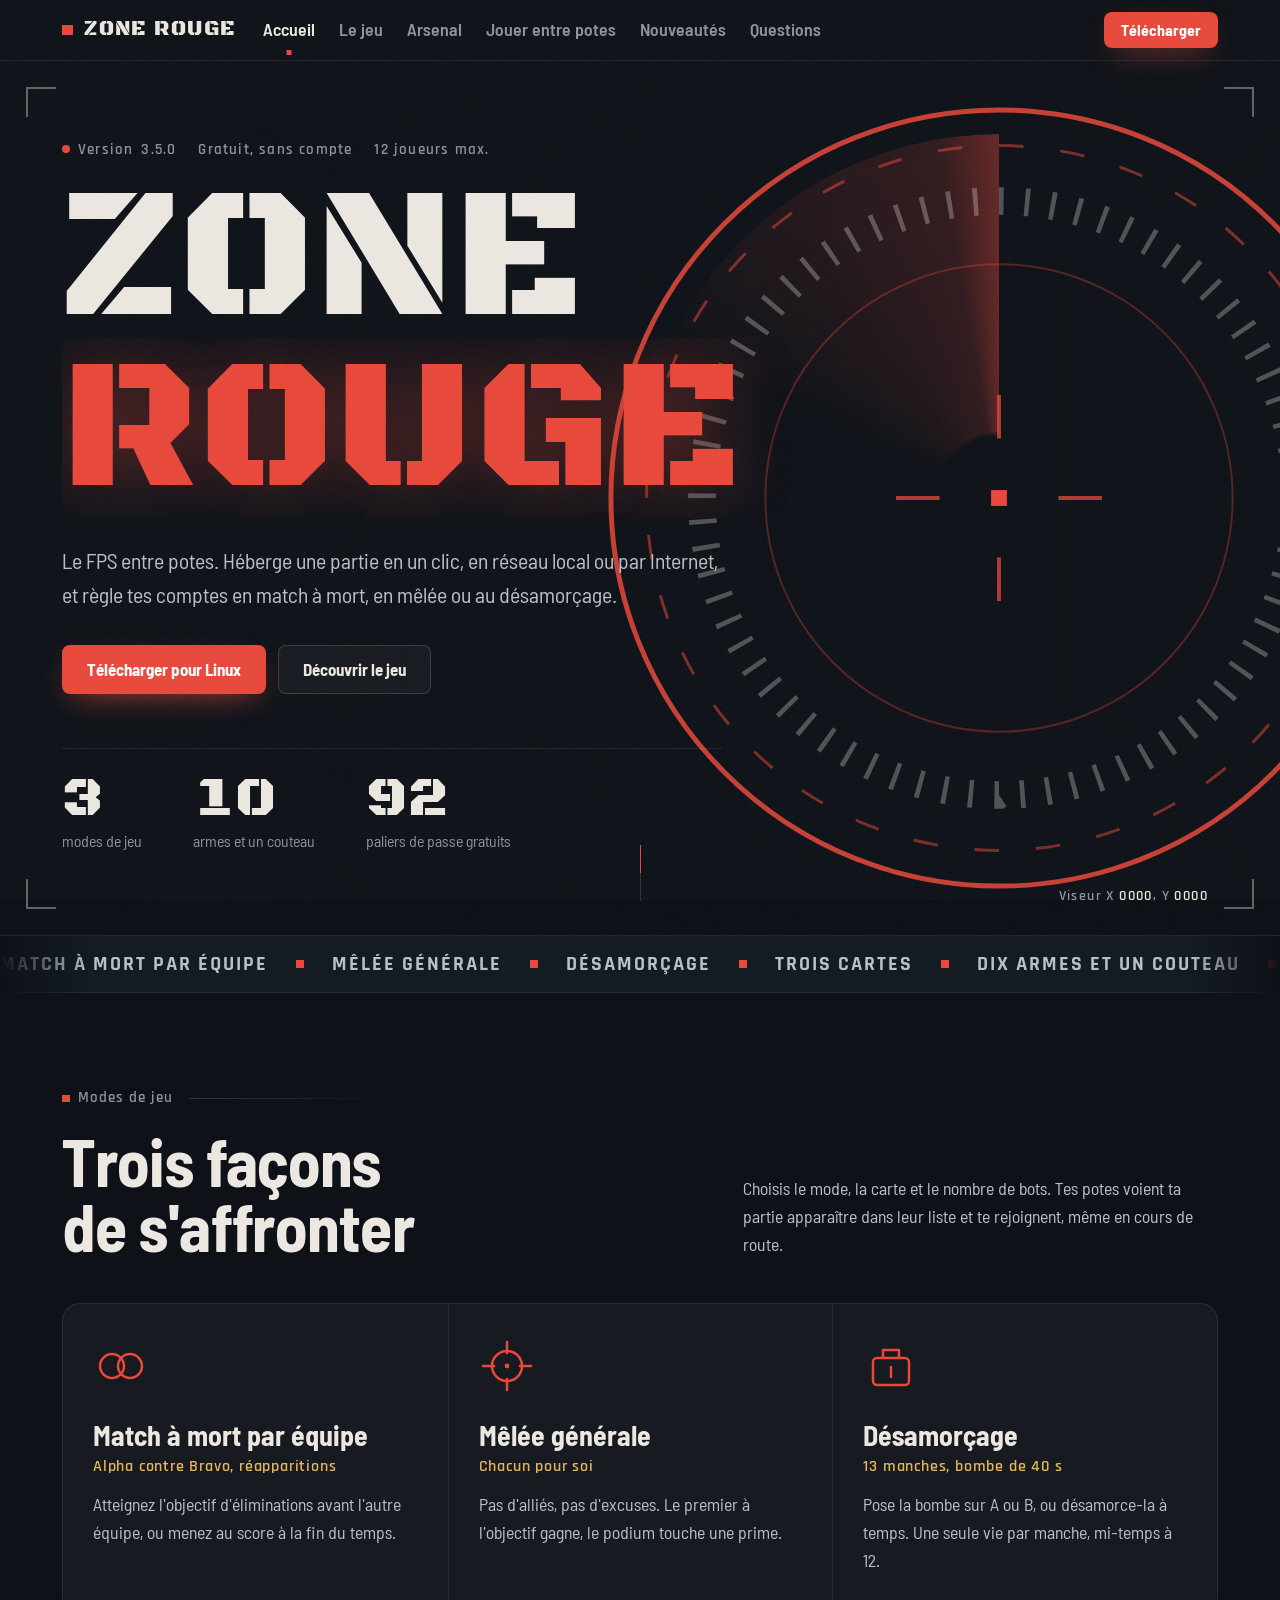
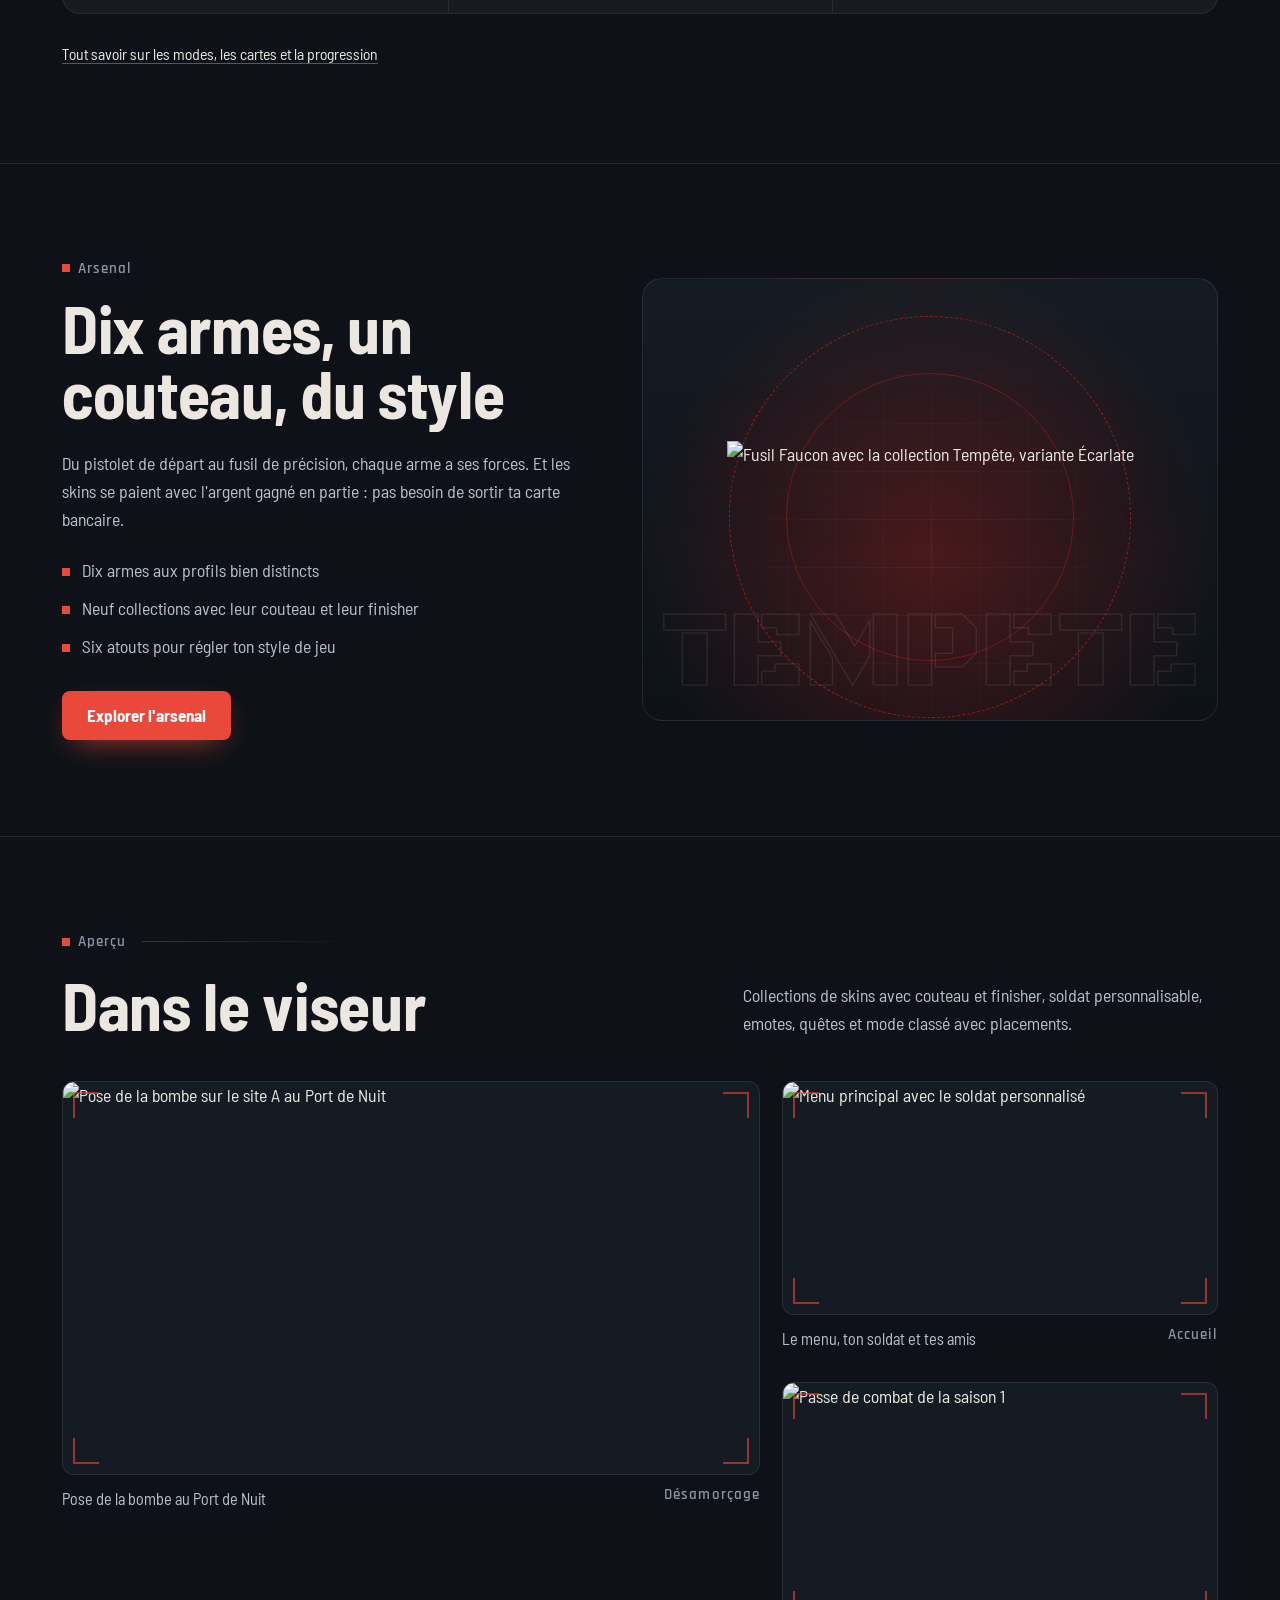
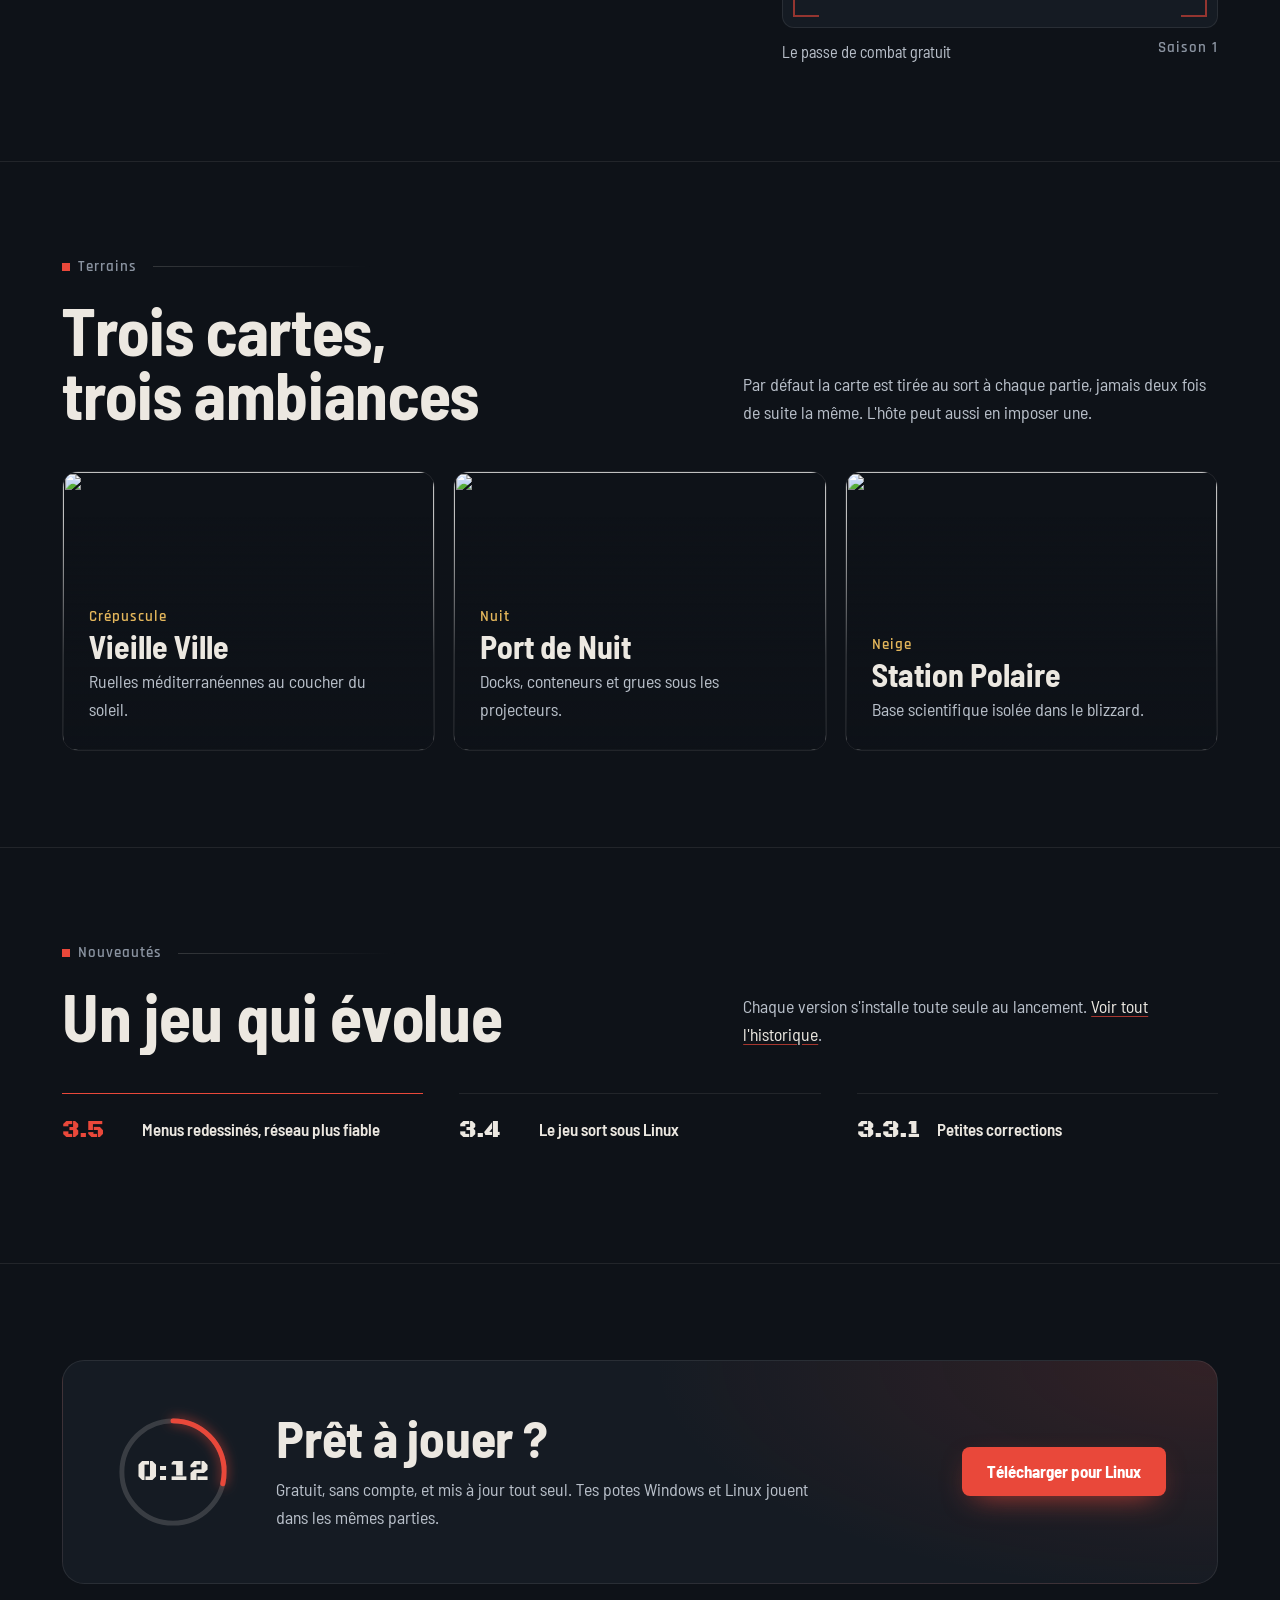
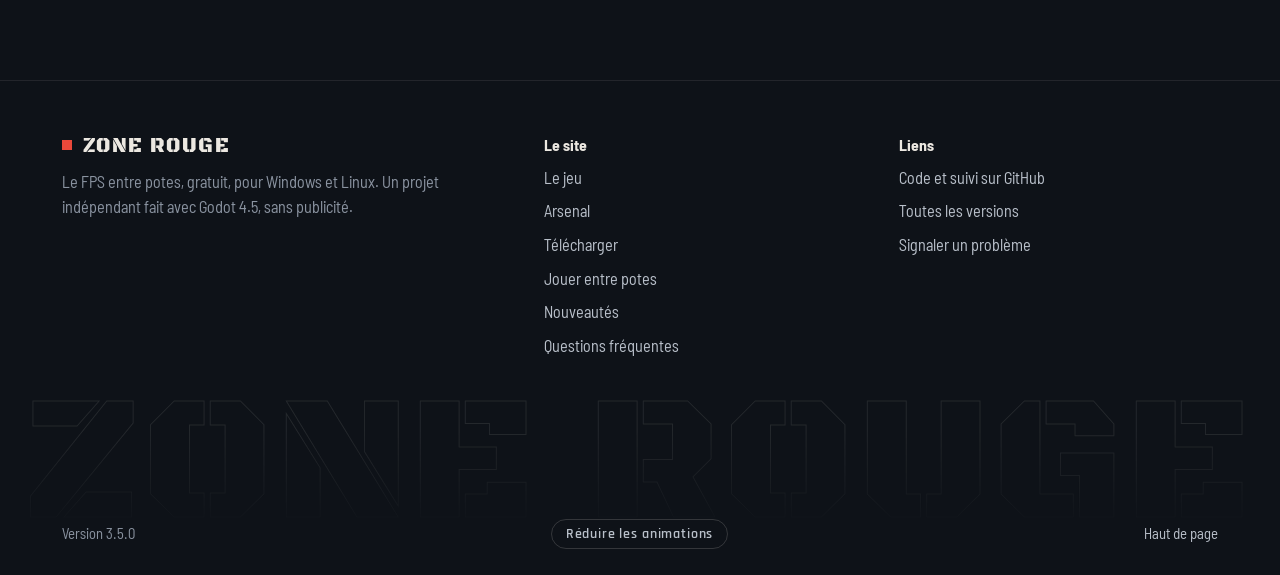
==== commit 846aebe4: "Add files via upload" ====
--- a/index.html
+++ b/index.html
@@ -4,7 +4,7 @@
 <meta charset="utf-8">
 <meta name="viewport" content="width=device-width,initial-scale=1,viewport-fit=cover">
 <title>Zone Rouge, FPS gratuit entre potes pour Windows et Linux</title>
-<meta name="description" content="Zone Rouge est un FPS en réseau gratuit pour Windows et Linux : match à mort par équipe, mêlée générale et désamorçage, 3 cartes, passe de combat gratuit et skins. Héberge une partie entre potes en un clic.">
+<meta name="description" content="Zone Rouge est un FPS en réseau gratuit pour Windows et Linux : 3 modes, 3 cartes, passe de combat gratuit. Héberge une partie entre potes en un clic.">
 <meta name="theme-color" content="#0E1218">
 <link rel="canonical" href="https://zonerouge.online/">
 <link rel="icon" href="favicon.svg" type="image/svg+xml">
@@ -15,402 +15,178 @@
 <meta property="og:locale" content="fr_FR">
 <meta property="og:url" content="https://zonerouge.online/">
 <meta property="og:title" content="Zone Rouge, FPS gratuit entre potes pour Windows et Linux">
-<meta property="og:description" content="Zone Rouge est un FPS en réseau gratuit pour Windows et Linux : match à mort par équipe, mêlée générale et désamorçage, 3 cartes, passe de combat gratuit et skins. Héberge une partie entre potes en un clic.">
+<meta property="og:description" content="Zone Rouge est un FPS en réseau gratuit pour Windows et Linux : 3 modes, 3 cartes, passe de combat gratuit. Héberge une partie entre potes en un clic.">
 <meta property="og:image" content="https://zonerouge.online/og.jpg">
 <meta property="og:image:width" content="1200">
 <meta property="og:image:height" content="630">
 <meta property="og:image:alt" content="Zone Rouge, le FPS entre potes">
 <meta name="twitter:card" content="summary_large_image">
 <meta name="twitter:title" content="Zone Rouge, FPS gratuit entre potes pour Windows et Linux">
-<meta name="twitter:description" content="Zone Rouge est un FPS en réseau gratuit pour Windows et Linux : match à mort par équipe, mêlée générale et désamorçage, 3 cartes, passe de combat gratuit et skins. Héberge une partie entre potes en un clic.">
+<meta name="twitter:description" content="Zone Rouge est un FPS en réseau gratuit pour Windows et Linux : 3 modes, 3 cartes, passe de combat gratuit. Héberge une partie entre potes en un clic.">
 <meta name="twitter:image" content="https://zonerouge.online/og.jpg">
-<script type="application/ld+json">{"@context":"https://schema.org","@type":"VideoGame","name":"Zone Rouge","url":"https://zonerouge.online/","inLanguage":"fr","description":"Zone Rouge est un FPS en réseau gratuit pour Windows et Linux : match à mort par équipe, mêlée générale et désamorçage, 3 cartes, passe de combat gratuit et skins. Héberge une partie entre potes en un clic.","image":"https://zonerouge.online/og.jpg","genre":["FPS","Jeu de tir","Multijoueur"],"gamePlatform":["Windows","Linux"],"operatingSystem":"Windows 10, Windows 11, Linux 64 bits","applicationCategory":"Game","playMode":"MultiPlayer","numberOfPlayers":{"@type":"QuantitativeValue","minValue":1,"maxValue":12},"softwareVersion":"3.5.0","offers":{"@type":"Offer","price":"0","priceCurrency":"EUR","availability":"https://schema.org/InStock","url":"https://github.com/Titan-CyberTech/Zone_Rouge/releases/latest"},"downloadUrl":"https://github.com/Titan-CyberTech/Zone_Rouge/releases/latest","sameAs":["https://github.com/Titan-CyberTech/Zone_Rouge"]}</script>
-<script type="application/ld+json">{"@context": "https://schema.org", "@type": "FAQPage", "mainEntity": [{"@type": "Question", "name": "Est-ce que Zone Rouge est gratuit ?", "acceptedAnswer": {"@type": "Answer", "text": "Oui, le jeu est entièrement gratuit, sans compte et sans publicité. Le passe de combat de 100 paliers est gratuit aussi, avec un skin secret au palier 100."}}, {"@type": "Question", "name": "Comment jouer avec des amis à distance ?", "acceptedAnswer": {"@type": "Answer", "text": "Sur le même réseau (même box ou même Wi-Fi), la partie apparaît toute seule dans la liste. Par Internet, le plus simple est un VPN de jeu gratuit (Radmin VPN, ZeroTier ou Tailscale) : tout le monde rejoint le même réseau virtuel. Sinon, l'hôte ouvre les ports UDP 7777 et 7778 sur sa box."}}, {"@type": "Question", "name": "Les joueurs Windows et Linux peuvent-ils jouer ensemble ?", "acceptedAnswer": {"@type": "Answer", "text": "Oui, ils jouent dans les mêmes parties. Il faut simplement que tout le monde ait la même version du jeu : au lancement, Zone Rouge vérifie la dernière version et se met à jour tout seul."}}, {"@type": "Question", "name": "Windows affiche « Windows a protégé votre ordinateur ». C'est normal ?", "acceptedAnswer": {"@type": "Answer", "text": "Oui, le jeu n'est pas signé numériquement, ce qui déclenche cet avertissement pour tout logiciel peu répandu. Clique sur « Informations complémentaires », puis sur « Exécuter quand même »."}}, {"@type": "Question", "name": "Peut-on jouer à la manette ?", "acceptedAnswer": {"@type": "Answer", "text": "Oui, le jeu se joue entièrement à la manette (Xbox, PlayStation et compatibles), menus compris."}}, {"@type": "Question", "name": "Faut-il être connecté à Internet pour jouer ?", "acceptedAnswer": {"@type": "Answer", "text": "Non. L'entraînement se joue hors ligne contre des bots, sur la carte et le mode de ton choix. Internet ou un réseau local ne servent que pour jouer avec d'autres personnes."}}, {"@type": "Question", "name": "Le jeu est-il disponible sur Mac ?", "acceptedAnswer": {"@type": "Answer", "text": "Pas pour l'instant : Zone Rouge existe pour Windows 10 et 11 (64 bits) et pour Linux (64 bits)."}}]}</script>
-<link rel="preconnect" href="https://fonts.googleapis.com">
-<link rel="preconnect" href="https://fonts.gstatic.com" crossorigin>
-<link rel="stylesheet" href="https://fonts.googleapis.com/css2?family=Barlow+Semi+Condensed:wght@400;500;600;700;800&family=JetBrains+Mono:wght@500&display=swap">
-<style>
-/* Mise en page : écran de briefing tactique. Bandeau plein cadre avec zone rouge qui se resserre, puis sections sur grille, captures en viseur. Look unique sombre. */
-:root{
-  --nuit:#0E1218; --nuit2:#151B23; --ligne:rgba(236,232,225,.09); --verre:rgba(236,232,225,.04);
-  --craie:#ECE8E1; --brume:#8A93A0; --doux:#B9C0CA; --rouge:#E9483A; --rouge-s:rgba(233,72,58,.14); --laiton:#E3B65B;
-  --f:"Barlow Semi Condensed","Arial Narrow",Arial,sans-serif;
-  --m:"JetBrains Mono",ui-monospace,Consolas,monospace;
-  color-scheme:dark;
-}
-*{box-sizing:border-box}
-html{scroll-behavior:smooth}
-body{margin:0;background:var(--nuit);color:var(--craie);font:400 18px/1.55 var(--f);-webkit-font-smoothing:antialiased}
-body::before{content:"";position:fixed;inset:0;pointer-events:none;z-index:50;opacity:.05;
-  background-image:url("data:image/svg+xml,%3Csvg xmlns='http://www.w3.org/2000/svg' width='160' height='160'%3E%3Cfilter id='n'%3E%3CfeTurbulence type='fractalNoise' baseFrequency='.9' numOctaves='2'/%3E%3C/filter%3E%3Crect width='100%25' height='100%25' filter='url(%23n)'/%3E%3C/svg%3E")}
-a{color:inherit}
-:focus-visible{outline:2px solid var(--rouge);outline-offset:3px;border-radius:4px}
-.wrap{max-width:1200px;margin:0 auto;padding-left:max(22px,env(safe-area-inset-left,0px));padding-right:max(22px,env(safe-area-inset-right,0px))}
-.carre{display:inline-block;width:.52em;height:.52em;background:var(--rouge);margin-right:.55em;vertical-align:.1em}
-.mono{font-family:var(--m);font-size:13px;letter-spacing:.06em;color:var(--brume);text-transform:uppercase}
-
-/* ---------- navigation */
-header{position:sticky;top:env(safe-area-inset-top,0px);z-index:20;background:rgba(14,18,24,.78);backdrop-filter:blur(12px) saturate(1.2);border-bottom:1px solid var(--ligne)}
-header .wrap{display:flex;align-items:center;gap:30px;padding-block:13px}
-.logo{font-weight:800;letter-spacing:.2em;font-size:18px;text-decoration:none;white-space:nowrap}
-nav{display:flex;gap:24px;flex:1}
-nav a{color:var(--brume);text-decoration:none;font-weight:600;position:relative;padding-block:4px}
-nav a::after{content:"";position:absolute;left:50%;bottom:-6px;width:5px;height:5px;background:var(--rouge);transform:translateX(-50%) scale(0);transition:transform .2s}
-nav a:hover{color:var(--craie)} nav a:hover::after{transform:translateX(-50%) scale(1)}
-
-.btn{display:inline-flex;align-items:center;gap:.6em;padding:14px 24px;border-radius:8px;font-weight:700;font-size:17px;text-decoration:none;border:1px solid var(--ligne);background:var(--verre);transition:background .2s,transform .2s}
-.btn:hover{background:rgba(236,232,225,.1)}
-.btn.prim{background:var(--rouge);border-color:transparent;color:#fff;box-shadow:0 10px 30px -10px rgba(233,72,58,.7)}
-.btn.prim:hover{background:#f25a4b;transform:translateY(-1px)}
-.btn .fl{font-family:var(--m);font-size:13px;opacity:.75}
-.btn .fl:empty{display:none}
-.sys.pour-toi{border-color:rgba(233,72,58,.55);box-shadow:0 0 0 1px rgba(233,72,58,.25),0 24px 60px -30px rgba(233,72,58,.5)}
-.sys .tag{display:none;font-family:var(--m);font-size:12px;color:var(--rouge);letter-spacing:.06em}
-.sys.pour-toi .tag{display:inline}
-header .btn{padding:8px 16px;font-size:16px;box-shadow:none}
-
-/* ---------- bandeau */
-.hero{position:relative;overflow:hidden;min-height:min(820px,92vh);display:flex;align-items:center;border-bottom:1px solid var(--ligne)}
-.hero .bg{position:absolute;inset:0;width:100%;height:100%;object-fit:cover;object-position:70% 50%;filter:saturate(.95) contrast(1.05)}
-.hero::before{content:"";position:absolute;inset:0;z-index:1;
-  background:linear-gradient(90deg,var(--nuit) 0%,rgba(14,18,24,.9) 30%,rgba(14,18,24,.45) 58%,rgba(14,18,24,.12) 100%),
-             linear-gradient(0deg,var(--nuit) 0%,transparent 30%)}
-/* la zone qui se resserre */
-.zone{position:absolute;z-index:1;right:12%;top:50%;width:min(62vw,720px);aspect-ratio:1;transform:translate(30%,-50%);border-radius:50%;
-  border:1.5px dashed rgba(233,72,58,.55);box-shadow:inset 0 0 120px rgba(233,72,58,.12);pointer-events:none}
-.zone::after{content:"";position:absolute;inset:18%;border-radius:50%;border:1px solid rgba(233,72,58,.25)}
-.hero .wrap{position:relative;z-index:2;padding-block:90px;width:100%}
-.coord{display:flex;gap:18px;flex-wrap:wrap;margin-bottom:22px}
-.coord span{display:flex;align-items:center;gap:8px}
-.live{width:8px;height:8px;border-radius:50%;background:var(--rouge);box-shadow:0 0 0 0 rgba(233,72,58,.6)}
-h1{font-weight:800;font-size:clamp(64px,12.5vw,168px);line-height:.82;letter-spacing:.03em;margin:0 0 26px}
-h1 .r{color:var(--rouge);display:block}
-.hero p{max-width:30em;font-size:clamp(19px,2vw,22px);color:var(--doux);margin:0 0 34px}
-.actions{display:flex;gap:12px;flex-wrap:wrap}
-.chiffres{display:flex;gap:42px;flex-wrap:wrap;margin-top:56px;padding-top:24px;border-top:1px solid var(--ligne);max-width:640px}
-.chiffres b{display:block;font-size:34px;line-height:1;font-weight:700;font-variant-numeric:tabular-nums}
-.chiffres span{color:var(--brume);font-size:15px}
-
-/* ---------- sections */
-section{padding-block:clamp(60px,7vw,96px);border-bottom:1px solid var(--ligne);position:relative}
-.tete{display:grid;grid-template-columns:minmax(0,1fr) minmax(0,1.1fr);gap:24px 60px;align-items:end;margin-bottom:40px}
-.tete .mono{grid-column:1/-1}
-h2{font-size:clamp(38px,5.4vw,64px);line-height:.98;margin:0;font-weight:800;text-wrap:balance}
-.intro{color:var(--doux);margin:0;max-width:34em}
-
-/* modes */
-.modes{display:grid;grid-template-columns:repeat(3,minmax(0,1fr));border:1px solid var(--ligne);border-radius:14px;overflow:hidden}
-.mode{padding:30px 28px 32px;position:relative;transition:background .25s}
-.mode+.mode{border-left:1px solid var(--ligne)}
-.mode:hover{background:var(--verre)}
-.mode .ico{width:46px;height:46px;margin-bottom:26px;color:var(--rouge)}
-.mode h3{margin:0 0 4px;font-size:27px;line-height:1.1}
-.mode .regle{font-family:var(--m);font-size:12.5px;color:var(--laiton);letter-spacing:.04em;margin-bottom:14px}
-.mode p{margin:0;color:var(--doux)}
-
-/* galerie en viseur */
-.gal{display:grid;grid-template-columns:repeat(2,minmax(0,1fr));gap:28px 20px}
-.vis{margin:0;min-width:0;position:relative}
-.vis .cadre{position:relative;border-radius:10px;overflow:hidden;border:1px solid var(--ligne)}
-.vis img{display:block;width:100%;transition:transform .6s ease}
-.vis:hover img{transform:scale(1.03)}
-.vis .cadre::before,.vis .cadre::after{content:"";position:absolute;width:22px;height:22px;z-index:1;border-color:var(--rouge);border-style:solid}
-.vis .cadre::before{top:10px;left:10px;border-width:2px 0 0 2px}
-.vis .cadre::after{bottom:10px;right:10px;border-width:0 2px 2px 0}
-.vis figcaption{display:flex;justify-content:space-between;gap:10px;margin-top:10px;color:var(--doux);font-size:16px}
-
-/* cartes du jeu */
-.cartes{display:grid;grid-template-columns:repeat(3,minmax(0,1fr));gap:18px}
-.carte{border-radius:14px;aspect-ratio:4/3;display:flex;flex-direction:column;justify-content:flex-end;position:relative;overflow:hidden;border:1px solid var(--ligne);padding:26px;isolation:isolate}
-.carte img{position:absolute;inset:0;width:100%;height:100%;object-fit:cover;z-index:-2;transition:transform .7s ease}
-.carte::before{content:"";position:absolute;inset:0;z-index:-1;background:linear-gradient(0deg,rgba(14,18,24,.94) 0%,rgba(14,18,24,.55) 38%,transparent 70%)}
-.carte:hover img{transform:scale(1.05)}
-.carte .mono{color:var(--laiton)}
-.carte h3{margin:6px 0 6px;font-size:32px;line-height:1}
-.carte p{margin:0;color:var(--doux)}
-
-/* nouveautés */
-.chrono{list-style:none;margin:0;padding:0;display:grid;grid-template-columns:minmax(0,1fr) minmax(0,1fr);gap:0 60px}
-.chrono li{display:grid;grid-template-columns:76px minmax(0,1fr);gap:18px;padding:22px 0;border-top:1px solid var(--ligne);position:relative}
-.chrono li:first-child,.chrono li:nth-child(2){border-top-color:var(--rouge)}
-.chrono b{font-family:var(--m);font-weight:500;font-size:19px;color:var(--craie)}
-.chrono li:first-child b{color:var(--rouge)}
-.chrono p{margin:0;color:var(--doux);font-size:17px}
-.chrono p strong{color:var(--craie);font-weight:600}
-
-/* téléchargement */
-#telecharger{background:radial-gradient(70% 90% at 85% 10%,var(--rouge-s),transparent 70%)}
-.dl{display:grid;grid-template-columns:repeat(2,minmax(0,1fr));gap:20px}
-.sys{background:var(--nuit2);border:1px solid var(--ligne);border-radius:16px;padding:32px;display:flex;flex-direction:column;gap:18px}
-.sys .haut{display:flex;align-items:center;justify-content:space-between;gap:12px}
-.sys h3{margin:0;font-size:30px}
-.sys ol{margin:0;padding:0;list-style:none;counter-reset:e;display:grid;gap:12px;color:var(--doux)}
-.sys li{counter-increment:e;display:grid;grid-template-columns:28px minmax(0,1fr);gap:10px}
-.sys li::before{content:counter(e);font-family:var(--m);font-size:13px;color:var(--rouge);border:1px solid rgba(233,72,58,.4);border-radius:6px;height:26px;display:grid;place-items:center}
-.sys code{font-family:var(--m);font-size:13.5px;background:rgba(0,0,0,.35);padding:2px 7px;border-radius:5px;color:var(--craie);word-break:break-all}
-.sys .btn{align-self:flex-start;margin-top:auto}
-.note{color:var(--brume);font-size:15.5px;margin:28px 0 0;max-width:48em}
-
-
-/* questions fréquentes */
-.faq{max-width:860px;border-top:1px solid var(--ligne)}
-.faq details{border-bottom:1px solid var(--ligne)}
-.faq summary{list-style:none;cursor:pointer;display:flex;align-items:center;justify-content:space-between;gap:20px;padding:22px 0;font-size:21px;font-weight:600;line-height:1.25}
-.faq summary::-webkit-details-marker{display:none}
-.faq summary::after{content:"";flex:none;width:12px;height:12px;background:var(--rouge);transition:transform .25s;clip-path:polygon(40% 0,60% 0,60% 40%,100% 40%,100% 60%,60% 60%,60% 100%,40% 100%,40% 60%,0 60%,0 40%,40% 40%)}
-.faq details[open] summary::after{transform:rotate(45deg)}
-.faq summary:hover{color:#fff}
-.faq .rep{padding:0 40px 24px 0;color:var(--doux);max-width:46em}
-.faq .rep p{margin:0}
-.live-ver{display:none}
-
-/* réseau */
-.reseau{display:grid;grid-template-columns:repeat(3,minmax(0,1fr));gap:18px}
-.port{border-top:2px solid var(--ligne);padding-top:20px}
-.port:first-child{border-top-color:var(--rouge)}
-.port b{display:block;font-family:var(--m);font-weight:500;font-size:30px;color:var(--craie);letter-spacing:.02em;margin-bottom:6px}
-.port span{color:var(--doux)}
-
-footer{padding-block:44px}
-footer .wrap{display:flex;justify-content:space-between;align-items:center;gap:16px;flex-wrap:wrap;color:var(--brume);font-size:15px}
-footer a{color:var(--doux)}
-
-@media (max-width:860px){
-  nav{display:none}
-  .tete{grid-template-columns:1fr}
-  .modes,.cartes,.reseau,.dl,.gal,.chrono{grid-template-columns:1fr}
-  .chrono li:nth-child(2){border-top-color:var(--ligne)}
-  .chrono li{grid-template-columns:60px minmax(0,1fr)}
-  .mode+.mode{border-left:0;border-top:1px solid var(--ligne)}
-  .hero{min-height:0}
-  .hero::before{background:linear-gradient(180deg,rgba(14,18,24,.55),var(--nuit) 80%)}
-  .zone{right:-20%;width:110vw}
-  .chiffres{gap:28px}
-  .btn .fl{display:none}
-}
-@media (prefers-reduced-motion:no-preference){
-  .live{animation:pouls 2s infinite}
-  @keyframes pouls{70%{box-shadow:0 0 0 10px rgba(233,72,58,0)}100%{box-shadow:0 0 0 0 rgba(233,72,58,0)}}
-  .zone{animation:resserre 14s ease-in-out infinite alternate}
-  @keyframes resserre{to{transform:translate(30%,-50%) scale(.86) rotate(25deg)}}
-  .hero h1,.hero p,.hero .actions{animation:entre .8s cubic-bezier(.2,.7,.2,1) both}
-  .hero p{animation-delay:.1s}.hero .actions{animation-delay:.2s}
-  @keyframes entre{from{transform:translateY(16px);opacity:.3}}
-}
-</style>
+<script type="application/ld+json">{"@context": "https://schema.org", "@type": "VideoGame", "name": "Zone Rouge", "url": "https://zonerouge.online/", "inLanguage": "fr", "description": "Zone Rouge est un FPS en réseau gratuit pour Windows et Linux : 3 modes, 3 cartes, passe de combat gratuit. Héberge une partie entre potes en un clic.", "image": "https://zonerouge.online/og.jpg", "genre": ["FPS", "Jeu de tir", "Multijoueur"], "gamePlatform": ["Windows", "Linux"], "operatingSystem": "Windows 10, Windows 11, Linux 64 bits", "applicationCategory": "Game", "playMode": "MultiPlayer", "numberOfPlayers": {"@type": "QuantitativeValue", "minValue": 1, "maxValue": 12}, "softwareVersion": "3.5.0", "offers": {"@type": "Offer", "price": "0", "priceCurrency": "EUR", "availability": "https://schema.org/InStock", "url": "https://github.com/Titan-CyberTech/Zone_Rouge/releases/latest"}, "downloadUrl": "https://github.com/Titan-CyberTech/Zone_Rouge/releases/latest", "sameAs": ["https://github.com/Titan-CyberTech/Zone_Rouge"]}</script>
+<script type="application/ld+json">{"@context": "https://schema.org", "@type": "WebSite", "name": "Zone Rouge", "url": "https://zonerouge.online/", "inLanguage": "fr"}</script>
+<link rel="preload" href="fonts/stencil.woff2" as="font" type="font/woff2" crossorigin>
+<link rel="preload" href="fonts/barlow-400.woff2" as="font" type="font/woff2" crossorigin>
+<link rel="preload" href="fonts/barlow-700.woff2" as="font" type="font/woff2" crossorigin>
+<link rel="preload" as="image" href="img/hero.webp" type="image/webp" fetchpriority="high">
+<script>document.documentElement.classList.add("js");try{if(localStorage.getItem("zr-calme")==="1")document.documentElement.classList.add("calme")}catch(e){}setTimeout(function(){if(!window.__zr)document.documentElement.classList.remove("js")},4000)</script>
+<link rel="stylesheet" href="site.e6ce3422.css">
+<script src="site.01c803fd.js" defer></script>
 </head>
-<body>
+<body id="haut">
+<a class="skip" href="#contenu">Aller au contenu</a>
 <header>
   <div class="wrap">
-    <a class="logo" href="#haut"><span class="carre"></span>ZONE ROUGE</a>
-    <nav aria-label="Sections">
-      <a href="#modes">Modes</a><a href="#apercu">Aperçu</a><a href="#cartes">Cartes</a><a href="#nouveautes">Nouveautés</a><a href="#jouer">Jouer entre potes</a><a href="#faq">Questions</a>
-    </nav>
-    <a class="btn prim" href="#telecharger">Télécharger</a>
+    <a class="logo" href="index.html"><span class="carre"></span>ZONE ROUGE</a>
+    <nav id="menu" aria-label="Pages du site"><a href="index.html" aria-current="page">Accueil</a><a href="le-jeu.html">Le jeu</a><a href="arsenal.html">Arsenal</a><a href="reseau.html">Jouer entre potes</a><a href="nouveautes.html">Nouveautés</a><a href="faq.html">Questions</a></nav>
+    <a class="btn prim" href="telecharger.html">Télécharger</a>
+    <button class="burger" id="burger" type="button" aria-label="Menu" aria-expanded="false" aria-controls="menu"><i></i></button>
   </div>
+  <div class="prog" aria-hidden="true"><i></i></div>
 </header>
-
-<div class="hero" id="haut">
-  <img class="bg" src="img/hero.jpg" alt="">
-  <div class="zone" aria-hidden="true"></div>
+<main id="contenu">
+<div class="hero">
+  <div class="hero-bg"><img src="img/hero.webp" alt="" width="1770" height="770" fetchpriority="high" decoding="async"></div>
+  <div class="zone" aria-hidden="true">
+    <div class="sweep"></div><div class="ping"></div><div class="ping" style="animation-delay:3.4s"></div>
+    <svg viewBox="0 0 400 400" fill="none">
+      <circle class="z-main" cx="200" cy="200" r="196" pathLength="1"/>
+      <circle class="z-dash" cx="200" cy="200" r="178" pathLength="360"/>
+      <circle class="z-tick" cx="200" cy="200" r="150" pathLength="360"/>
+      <circle class="z-in" cx="200" cy="200" r="118"/>
+      <path class="z-cross" d="M200 170v-22M200 230v22M170 200h-22M230 200h22"/>
+      <rect class="z-core" x="196" y="196" width="8" height="8"/>
+    </svg>
+  </div>
+  <div class="hud" aria-hidden="true"><i></i><i></i><i></i><i></i><span class="lecture">Viseur X <b data-x>0000</b>, Y <b data-y>0000</b></span></div>
   <div class="wrap">
-    <div class="coord mono"><span><i class="live"></i>Version <span id="ver">3.5.0</span></span><span>Gratuit, sans compte</span><span>12 joueurs max.</span></div>
-    <h1>ZONE<span class="r">ROUGE</span></h1>
-    <p>Le FPS entre potes. Héberge une partie en un clic, en réseau local ou par Internet, et règle tes comptes en match à mort, en mêlée ou au désamorçage.</p>
-    <div class="actions">
-      <a class="btn prim" id="dl-hero" href="#telecharger"><span id="dl-hero-t">Télécharger gratuitement</span> <span class="fl" id="dl-hero-f">Windows · Linux</span></a>
-      <a class="btn" href="#apercu">Voir le jeu</a>
+    <div class="coord rise"><span><i class="live"></i>Version <span data-ver>3.5.0</span></span><span>Gratuit, sans compte</span><span>12 joueurs max.</span></div>
+    <h1><span class="sr">Zone Rouge</span><span class="l" aria-hidden="true"><span style="--i:0">Z</span><span style="--i:1">O</span><span style="--i:2">N</span><span style="--i:3">E</span></span><span class="l r" aria-hidden="true"><span style="--i:4">R</span><span style="--i:5">O</span><span style="--i:6">U</span><span style="--i:7">G</span><span style="--i:8">E</span></span></h1>
+    <p class="rise" style="--d:1">Le FPS entre potes. Héberge une partie en un clic, en réseau local ou par Internet, et règle tes comptes en match à mort, en mêlée ou au désamorçage.</p>
+    <div class="actions rise" style="--d:2">
+      <a class="btn prim" href="telecharger.html" data-adapt><span class="t">Télécharger gratuitement</span> <span class="fl">Windows · Linux</span></a>
+      <a class="btn" href="le-jeu.html">Découvrir le jeu</a>
     </div>
-    <div class="chiffres">
-      <div><b>3</b><span>modes de jeu</span></div>
-      <div><b>10</b><span>armes et un couteau</span></div>
-      <div><b>100</b><span>paliers de passe gratuits</span></div>
+    <div class="chiffres rise" style="--d:3">
+      <div><b data-count="3" data-wait="1100">3</b><span>modes de jeu</span></div>
+      <div><b data-count="10" data-wait="1200">10</b><span>armes et un couteau</span></div>
+      <div><b data-count="100" data-wait="1300" data-dur="1800">100</b><span>paliers de passe gratuits</span></div>
     </div>
   </div>
+  <div class="defiler" aria-hidden="true"></div>
 </div>
-
+<div class="ticker" aria-hidden="true"><div class="piste"><ul><li>Match à mort par équipe</li><li>Mêlée générale</li><li>Désamorçage</li><li>Trois cartes</li><li>Dix armes et un couteau</li><li>Passe de combat gratuit</li><li>Windows et Linux</li><li>Jusqu'à 12 joueurs</li><li>Jeu à la manette</li><li>Mises à jour automatiques</li><li>Sans compte, sans publicité</li></ul><ul><li>Match à mort par équipe</li><li>Mêlée générale</li><li>Désamorçage</li><li>Trois cartes</li><li>Dix armes et un couteau</li><li>Passe de combat gratuit</li><li>Windows et Linux</li><li>Jusqu'à 12 joueurs</li><li>Jeu à la manette</li><li>Mises à jour automatiques</li><li>Sans compte, sans publicité</li></ul></div></div>
 <section id="modes">
   <div class="wrap">
-    <div class="tete">
-      <div class="mono"><span class="carre"></span>Modes de jeu</div>
-      <h2>Trois façons de s'affronter</h2>
+    <div class="tete" data-io>
+      <div class="eti"><span class="carre"></span>Modes de jeu</div>
+      <h2 class="m"><span>Trois façons de s'affronter</span></h2>
       <p class="intro">Choisis le mode, la carte et le nombre de bots. Tes potes voient ta partie apparaître dans leur liste et te rejoignent, même en cours de route.</p>
     </div>
-    <div class="modes">
-      <article class="mode">
-        <svg class="ico" viewBox="0 0 48 48" fill="none" stroke="currentColor" stroke-width="2.5" aria-hidden="true"><circle cx="16" cy="24" r="9"/><circle cx="32" cy="24" r="9"/></svg>
-        <h3>Match à mort par équipe</h3>
-        <div class="regle">ALPHA CONTRE BRAVO · RÉAPPARITIONS</div>
-        <p>Atteignez l'objectif d'éliminations avant l'autre équipe, ou menez au score à la fin du temps.</p>
-      </article>
-      <article class="mode">
-        <svg class="ico" viewBox="0 0 48 48" fill="none" stroke="currentColor" stroke-width="2.5" aria-hidden="true"><circle cx="24" cy="24" r="14"/><path d="M24 4v10M24 34v10M4 24h10M34 24h10"/></svg>
-        <h3>Mêlée générale</h3>
-        <div class="regle">CHACUN POUR SOI</div>
-        <p>Pas d'alliés, pas d'excuses. Le premier à l'objectif gagne, le podium touche une prime.</p>
-      </article>
-      <article class="mode">
-        <svg class="ico" viewBox="0 0 48 48" fill="none" stroke="currentColor" stroke-width="2.5" aria-hidden="true"><rect x="10" y="16" width="28" height="22" rx="3"/><path d="M18 16v-5h12v5M24 23v8"/></svg>
-        <h3>Désamorçage</h3>
-        <div class="regle">13 MANCHES · BOMBE 40 S</div>
-        <p>Pose la bombe sur A ou B, ou désamorce-la à temps. Une seule vie par manche, mi-temps à 12.</p>
-      </article>
+    <div class="modes"><article class="mode spot" data-r style="--d:0"><svg class="ico" viewBox="0 0 56 56" aria-hidden="true"><circle class="d a1" pathLength="1" cx="19" cy="28" r="12"/><circle class="d a2" style="--d:1" pathLength="1" cx="37" cy="28" r="12"/></svg><h3>Match à mort par équipe</h3><div class="regle">Alpha contre Bravo, réapparitions</div><p>Atteignez l'objectif d'éliminations avant l'autre équipe, ou menez au score à la fin du temps.</p></article><article class="mode spot" data-r style="--d:1"><svg class="ico" viewBox="0 0 56 56" aria-hidden="true"><circle class="d" pathLength="1" cx="28" cy="28" r="15"/><g class="rot"><path class="d" style="--d:1" pathLength="1" d="M28 4v11"/><path class="d" style="--d:2" pathLength="1" d="M28 41v11"/><path class="d" style="--d:3" pathLength="1" d="M4 28h11"/><path class="d" style="--d:4" pathLength="1" d="M41 28h11"/></g><circle class="dot" cx="28" cy="28" r="2.4"/></svg><h3>Mêlée générale</h3><div class="regle">Chacun pour soi</div><p>Pas d'alliés, pas d'excuses. Le premier à l'objectif gagne, le podium touche une prime.</p></article><article class="mode spot" data-r style="--d:2"><svg class="ico" viewBox="0 0 56 56" aria-hidden="true"><g class="bomb"><rect class="d" pathLength="1" x="10" y="20" width="36" height="27" rx="4"/><path class="d" style="--d:1" pathLength="1" d="M20 20v-8h16v8"/><path class="d" style="--d:2" pathLength="1" d="M28 29v10"/></g></svg><h3>Désamorçage</h3><div class="regle">13 manches, bombe de 40 s</div><p>Pose la bombe sur A ou B, ou désamorce-la à temps. Une seule vie par manche, mi-temps à 12.</p></article></div>
+    <p class="note"><a href="le-jeu.html">Tout savoir sur les modes, les cartes et la progression</a></p>
+  </div>
+</section>
+<section id="arsenal">
+  <div class="wrap">
+    <div class="duo">
+      <div data-r>
+        <div class="eti" style="margin-bottom:18px"><span class="carre"></span>Arsenal</div>
+        <h2 class="m"><span>Dix armes, un couteau, du style</span></h2>
+        <p class="intro" style="margin-top:18px">Du pistolet de départ au fusil de précision, chaque arme a ses forces. Et les skins se paient avec l'argent gagné en partie : pas besoin de sortir ta carte bancaire.</p>
+        <ul class="liste-p">
+          <li>Dix armes aux profils bien distincts</li>
+          <li>Neuf collections avec leur couteau et leur finisher</li>
+          <li>Six atouts pour régler ton style de jeu</li>
+        </ul>
+        <a class="btn prim" href="arsenal.html">Explorer l'arsenal</a>
+      </div>
+      <div class="vitrine" data-r style="--acc:#ff261a;--d:1">
+        <div class="anneau"></div><div class="fond" aria-hidden="true" style="--em:4.915">TEMPÊTE</div>
+        <img class="flotte" src="img/skins/tempete-1.webp" width="1100" height="318" alt="Fusil Faucon avec la collection Tempête, variante Écarlate" loading="lazy" decoding="async">
+      </div>
     </div>
   </div>
 </section>
-
 <section id="apercu">
   <div class="wrap">
-    <div class="tete">
-      <div class="mono"><span class="carre"></span>Aperçu</div>
-      <h2>Dans le viseur</h2>
+    <div class="tete" data-io>
+      <div class="eti"><span class="carre"></span>Aperçu</div>
+      <h2 class="m"><span>Dans le viseur</span></h2>
       <p class="intro">Collections de skins avec couteau et finisher, soldat personnalisable, emotes, quêtes et mode classé avec placements.</p>
     </div>
-    <div class="gal">
-      <figure class="vis"><div class="cadre"><img src="img/desamorcage.jpg" alt="Pose de la bombe sur le site A au Port de Nuit" loading="lazy"></div><figcaption><span>Pose de la bombe au Port de Nuit</span><span class="mono">Désamorçage</span></figcaption></figure>
-      <figure class="vis"><div class="cadre"><img src="img/menu.jpg" alt="Menu principal avec le soldat personnalisé" loading="lazy"></div><figcaption><span>Le menu, ton soldat et tes amis</span><span class="mono">Accueil</span></figcaption></figure>
-      <figure class="vis"><div class="cadre"><img src="img/boutique.jpg" alt="Boutique, collection Tempête" loading="lazy"></div><figcaption><span>La boutique et ses collections</span><span class="mono">Skins</span></figcaption></figure>
-      <figure class="vis"><div class="cadre"><img src="img/passe.jpg" alt="Passe de combat de la saison 1" loading="lazy"></div><figcaption><span>Le passe de combat gratuit</span><span class="mono">Saison 1</span></figcaption></figure>
+    <div class="gal une">
+      <figure class="vis grande" data-r><button class="cadre" type="button" aria-label="Agrandir : Pose de la bombe au Port de Nuit"><img src="img/desamorcage.webp" alt="Pose de la bombe sur le site A au Port de Nuit" width="1280" height="720" loading="lazy" decoding="async"><i></i><i></i><i></i><i></i><span class="verrou" aria-hidden="true">Agrandir</span></button><figcaption><span>Pose de la bombe au Port de Nuit</span><span class="eti">Désamorçage</span></figcaption></figure>
+      <figure class="vis" data-r><button class="cadre" type="button" aria-label="Agrandir : Le menu, ton soldat et tes amis"><img src="img/menu.webp" alt="Menu principal avec le soldat personnalisé" width="1280" height="684" loading="lazy" decoding="async"><i></i><i></i><i></i><i></i><span class="verrou" aria-hidden="true">Agrandir</span></button><figcaption><span>Le menu, ton soldat et tes amis</span><span class="eti">Accueil</span></figcaption></figure>
+      <figure class="vis" data-r><button class="cadre" type="button" aria-label="Agrandir : Le passe de combat gratuit"><img src="img/passe.webp" alt="Passe de combat de la saison 1" width="1280" height="720" loading="lazy" decoding="async"><i></i><i></i><i></i><i></i><span class="verrou" aria-hidden="true">Agrandir</span></button><figcaption><span>Le passe de combat gratuit</span><span class="eti">Saison 1</span></figcaption></figure>
     </div>
   </div>
 </section>
-
 <section id="cartes">
   <div class="wrap">
-    <div class="tete">
-      <div class="mono"><span class="carre"></span>Terrains</div>
-      <h2>Trois cartes, trois ambiances</h2>
+    <div class="tete" data-io>
+      <div class="eti"><span class="carre"></span>Terrains</div>
+      <h2 class="m"><span>Trois cartes, trois ambiances</span></h2>
       <p class="intro">Par défaut la carte est tirée au sort à chaque partie, jamais deux fois de suite la même. L'hôte peut aussi en imposer une.</p>
     </div>
-    <div class="cartes">
-      <div class="carte"><img src="img/carte_ville.jpg" alt="" loading="lazy"><span class="mono">Crépuscule</span><h3>Vieille Ville</h3><p>Ruelles méditerranéennes au coucher du soleil.</p></div>
-      <div class="carte"><img src="img/carte_port.jpg" alt="" loading="lazy"><span class="mono">Nuit</span><h3>Port de Nuit</h3><p>Docks, conteneurs et grues sous les projecteurs.</p></div>
-      <div class="carte"><img src="img/carte_arctique.jpg" alt="" loading="lazy"><span class="mono">Neige</span><h3>Station Polaire</h3><p>Base scientifique isolée dans le blizzard.</p></div>
+    <div class="cartes"><div class="carte" data-r style="--d:0"><img src="img/carte_ville.webp" alt="" width="640" height="360" loading="lazy" decoding="async"><span class="eti">Crépuscule</span><h3>Vieille Ville</h3><p>Ruelles méditerranéennes au coucher du soleil.</p></div><div class="carte" data-r style="--d:1"><img src="img/carte_port.webp" alt="" width="640" height="360" loading="lazy" decoding="async"><span class="eti">Nuit</span><h3>Port de Nuit</h3><p>Docks, conteneurs et grues sous les projecteurs.</p></div><div class="carte" data-r style="--d:2"><img src="img/carte_arctique.webp" alt="" width="640" height="360" loading="lazy" decoding="async"><span class="eti">Neige</span><h3>Station Polaire</h3><p>Base scientifique isolée dans le blizzard.</p></div></div>
+  </div>
+</section>
+<section id="nouveautes">
+  <div class="wrap">
+    <div class="tete" data-io>
+      <div class="eti"><span class="carre"></span>Nouveautés</div>
+      <h2 class="m"><span>Un jeu qui évolue</span></h2>
+      <p class="intro">Chaque version s'installe toute seule au lancement. <a href="nouveautes.html">Voir tout l'historique</a>.</p>
+    </div>
+    <ol class="chrono"><li data-r style="--d:0"><b>3.5</b><p><strong>Menus redessinés, réseau plus fiable</strong></p></li><li data-r style="--d:1"><b>3.4</b><p><strong>Le jeu sort sous Linux</strong></p></li><li data-r style="--d:2"><b>3.3.1</b><p><strong>Petites corrections</strong></p></li></ol>
+  </div>
+</section>
+<section class="cta-section">
+  <div class="wrap">
+    <div class="cta" data-io>
+      <div class="bombe" data-bombe aria-hidden="true"><svg viewBox="0 0 120 120"><circle class="t0" cx="60" cy="60" r="52"/><circle class="t1" cx="60" cy="60" r="52"/></svg><div class="num">0:40</div></div>
+      <div><h2 class="m"><span>Prêt à jouer ?</span></h2><p>Gratuit, sans compte, et mis à jour tout seul. Tes potes Windows et Linux jouent dans les mêmes parties.</p></div>
+      <div class="actions"><a class="btn prim" href="telecharger.html" data-adapt><span class="t">Télécharger gratuitement</span> <span class="fl">Windows · Linux</span></a></div>
     </div>
   </div>
 </section>
-
-<section id="nouveautes">
-  <div class="wrap">
-    <div class="tete">
-      <div class="mono"><span class="carre"></span>Nouveautés</div>
-      <h2>Un jeu qui évolue</h2>
-      <p class="intro">Chaque version s'installe toute seule au lancement. Voici ce qui a changé depuis la sortie.</p>
+</main>
+<footer>
+  <div class="wrap cols">
+    <div>
+      <div class="marque"><span class="carre"></span>ZONE ROUGE</div>
+      <p>Le FPS entre potes, gratuit, pour Windows et Linux. Un projet indépendant fait avec Godot 4.5, sans publicité.</p>
     </div>
-    <ol class="chrono">
-      <li><b>3.5</b><p><strong>Menus redessinés</strong>, plus clairs et plus épurés, et un réseau plus fiable : plus de joueur qui en voit un autre sans être vu.</p></li>
-      <li><b>3.4</b><p><strong>Le jeu sort sous Linux</strong>, en multijoueur avec les joueurs Windows.</p></li>
-      <li><b>3.3</b><p><strong>Écrans de chargement</strong> avec astuces, et vue d'ensemble de la carte avant la première manche du Désamorçage.</p></li>
-      <li><b>3.2</b><p><strong>Mises à jour automatiques</strong> : plus besoin de retélécharger le jeu.</p></li>
-      <li><b>3.1</b><p><strong>Jeu à la manette</strong> (Xbox, PlayStation…), menus compris.</p></li>
-      <li><b>3.0</b><p><strong>Saison 1 « Lumières »</strong> : passe de combat gratuit, quêtes, mode classé et roulette des cartes.</p></li>
-    </ol>
-  </div>
-</section>
-
-
-<section id="telecharger">
-  <div class="wrap">
-    <div class="tete">
-      <div class="mono"><span class="carre"></span>Télécharger</div>
-      <h2>Prêt en deux minutes</h2>
-      <p class="intro">Gratuit, sans compte. Les joueurs Windows et Linux se retrouvent dans les mêmes parties, et le jeu se met à jour tout seul.</p>
+    <div>
+      <h4>Le site</h4>
+      <ul>
+        <li><a href="le-jeu.html">Le jeu</a></li>
+        <li><a href="arsenal.html">Arsenal</a></li>
+        <li><a href="telecharger.html">Télécharger</a></li>
+        <li><a href="reseau.html">Jouer entre potes</a></li>
+        <li><a href="nouveautes.html">Nouveautés</a></li>
+        <li><a href="faq.html">Questions fréquentes</a></li>
+      </ul>
     </div>
-    <div class="dl">
-      <div class="sys" id="sys-win">
-        <div class="haut"><h3>Windows <span class="tag">pour ton PC</span></h3><span class="mono">10 / 11 · 64 bits</span></div>
-        <ol>
-          <li><span>Télécharge <code>ZoneRouge_Windows_v3.5.0.zip</code></span></li>
-          <li><span>Dézippe-le sur le Bureau ou dans Documents, pas dans Program Files</span></li>
-          <li><span>Lance <code>ZoneRouge.exe</code> et choisis ton pseudo</span></li>
-        </ol>
-        <a class="btn prim" id="dl-win" href="https://github.com/Titan-CyberTech/Zone_Rouge/releases/latest">Télécharger pour Windows <span class="fl"></span></a>
-      </div>
-      <div class="sys" id="sys-lin">
-        <div class="haut"><h3>Linux <span class="tag">pour ton PC</span></h3><span class="mono">64 bits · Vulkan</span></div>
-        <ol>
-          <li><span>Télécharge <code>ZoneRouge_Linux_v3.5.0.zip</code></span></li>
-          <li><span>Dézippe-le dans ton dossier personnel</span></li>
-          <li><span>Lance <code>./ZoneRouge.x86_64</code> (si besoin <code>chmod +x</code>)</span></li>
-        </ol>
-        <a class="btn" id="dl-lin" href="https://github.com/Titan-CyberTech/Zone_Rouge/releases/latest">Télécharger pour Linux <span class="fl"></span></a>
-      </div>
-    </div>
-    <p class="note">Si Windows affiche « Windows a protégé votre ordinateur » (le jeu n'est pas signé), clique sur « Informations complémentaires » puis « Exécuter quand même ».</p>
-  </div>
-</section>
-
-<section id="jouer">
-  <div class="wrap">
-    <div class="tete">
-      <div class="mono"><span class="carre"></span>Multijoueur</div>
-      <h2>Jouer entre potes</h2>
-      <p class="intro">Même box ou même Wi-Fi : la partie apparaît toute seule. Par Internet, passez par un VPN de jeu gratuit (Radmin VPN, ZeroTier, Tailscale) ou ouvrez les ports chez l'hôte.</p>
-    </div>
-    <div class="reseau">
-      <div class="port"><b>7777</b><span>Port UDP des parties</span></div>
-      <div class="port"><b>7778</b><span>Port UDP des amis et des invitations</span></div>
-      <div class="port"><b>3.5.0</b><span>Même version pour tout le monde : relancez le jeu, il se met à jour</span></div>
+    <div>
+      <h4>Liens</h4>
+      <ul>
+        <li><a href="https://github.com/Titan-CyberTech/Zone_Rouge">Code et suivi sur GitHub</a></li>
+        <li><a href="https://github.com/Titan-CyberTech/Zone_Rouge/releases">Toutes les versions</a></li>
+        <li><a href="https://github.com/Titan-CyberTech/Zone_Rouge/issues">Signaler un problème</a></li>
+      </ul>
     </div>
   </div>
-</section>
-
-<section id="faq">
-  <div class="wrap">
-    <div class="tete">
-      <div class="mono"><span class="carre"></span>Questions fréquentes</div>
-      <h2>Avant de jouer</h2>
-      <p class="intro">Les réponses aux questions qui reviennent le plus. Il t'en reste une ? Ouvre un ticket sur la page GitHub du jeu.</p>
-    </div>
-    <div class="faq">
-      <details><summary>Est-ce que Zone Rouge est gratuit ?</summary><div class="rep"><p>Oui, le jeu est entièrement gratuit, sans compte et sans publicité. Le passe de combat de 100 paliers est gratuit aussi, avec un skin secret au palier 100.</p></div></details>
-      <details><summary>Comment jouer avec des amis à distance ?</summary><div class="rep"><p>Sur le même réseau (même box ou même Wi-Fi), la partie apparaît toute seule dans la liste. Par Internet, le plus simple est un VPN de jeu gratuit (Radmin VPN, ZeroTier ou Tailscale) : tout le monde rejoint le même réseau virtuel. Sinon, l'hôte ouvre les ports UDP 7777 et 7778 sur sa box.</p></div></details>
-      <details><summary>Les joueurs Windows et Linux peuvent-ils jouer ensemble ?</summary><div class="rep"><p>Oui, ils jouent dans les mêmes parties. Il faut simplement que tout le monde ait la même version du jeu : au lancement, Zone Rouge vérifie la dernière version et se met à jour tout seul.</p></div></details>
-      <details><summary>Windows affiche « Windows a protégé votre ordinateur ». C'est normal ?</summary><div class="rep"><p>Oui, le jeu n'est pas signé numériquement, ce qui déclenche cet avertissement pour tout logiciel peu répandu. Clique sur « Informations complémentaires », puis sur « Exécuter quand même ».</p></div></details>
-      <details><summary>Peut-on jouer à la manette ?</summary><div class="rep"><p>Oui, le jeu se joue entièrement à la manette (Xbox, PlayStation et compatibles), menus compris.</p></div></details>
-      <details><summary>Faut-il être connecté à Internet pour jouer ?</summary><div class="rep"><p>Non. L'entraînement se joue hors ligne contre des bots, sur la carte et le mode de ton choix. Internet ou un réseau local ne servent que pour jouer avec d'autres personnes.</p></div></details>
-      <details><summary>Le jeu est-il disponible sur Mac ?</summary><div class="rep"><p>Pas pour l'instant : Zone Rouge existe pour Windows 10 et 11 (64 bits) et pour Linux (64 bits).</p></div></details>
-    </div>
-  </div>
-</section>
-
-<footer>
-  <div class="wrap">
-    <span><span class="carre"></span>Zone Rouge, un jeu fait avec Godot 4.5. Projet indépendant, gratuit et sans publicité.</span>
-    <span><a href="https://github.com/Titan-CyberTech/Zone_Rouge">Code et versions sur GitHub</a> · <a href="https://github.com/Titan-CyberTech/Zone_Rouge/releases">Toutes les versions</a> · <a href="#haut">Haut de page</a></span>
-  </div>
+  <div class="mot" aria-hidden="true" style="--em:6.811">ZONE ROUGE</div>
+  <div class="wrap petit"><span>Version <span data-ver>3.5.0</span></span><button class="calme-b" type="button" data-calme aria-pressed="false">Réduire les animations</button><a href="#haut">Haut de page</a></div>
 </footer>
-<script>
-(function(){
-  var REPO="Titan-CyberTech/Zone_Rouge", $=function(i){return document.getElementById(i)};
-  var ua=navigator.userAgent||"", plat=(navigator.userAgentData&&navigator.userAgentData.platform)||navigator.platform||"";
-  var mobile=/Android|iPhone|iPad|iPod/i.test(ua);
-  var os=mobile?"":(/Win/i.test(plat+ua)?"win":(/Linux|X11/i.test(plat+ua)?"lin":""));
-  if(os){
-    $("sys-"+os).classList.add("pour-toi");
-    $("dl-hero-t").textContent="Télécharger pour "+(os==="win"?"Windows":"Linux");
-    $("dl-hero-f").textContent="";
-    $("dl-hero").setAttribute("href","#telecharger");
-  }
-  function mo(n){return (n/1048576).toFixed(0).replace(".",",")+" Mo"}
-  try{
-    fetch("https://api.github.com/repos/"+REPO+"/releases/latest",{headers:{Accept:"application/vnd.github+json"}})
-      .then(function(r){return r.ok?r.json():null}).then(function(j){
-        if(!j||!j.assets)return;
-        var v=(j.tag_name||"").replace(/^v/,""); if(v)$("ver").textContent=v;
-        j.assets.forEach(function(a){
-          if(!/\.zip$/i.test(a.name))return;
-          var id=/linux/i.test(a.name)?"dl-lin":(/windows/i.test(a.name)?"dl-win":null);
-          if(!id)return;
-          $(id).setAttribute("href",a.browser_download_url);
-          $(id).querySelector(".fl").textContent=mo(a.size);
-        });
-        document.querySelectorAll("code").forEach(function(c){
-          c.textContent=c.textContent.replace(/v\d+\.\d+\.\d+/,"v"+v);
-        });
-      }).catch(function(){});
-  }catch(e){}
-})();
-</script>
+<dialog class="lb" id="lb" aria-label="Capture agrandie">
+  <figure><img src="[data-uri]" alt="" width="1280" height="720"><figcaption><span class="t"></span><span class="cmp"></span></figcaption></figure>
+  <button class="lb-b lb-x" type="button" aria-label="Fermer">×</button>
+  <button class="lb-b lb-p" type="button" aria-label="Capture précédente">‹</button>
+  <button class="lb-b lb-n" type="button" aria-label="Capture suivante">›</button>
+</dialog>
 </body>
 </html>
--- a/site.e6ce3422.css
+++ b/site.e6ce3422.css
@@ -0,0 +1,613 @@
+/* ==========================================================================
+   Zone Rouge : site v6
+   Identité : l'écran de briefing du jeu. Police stencil du HUD pour les titres,
+   Barlow Semi Condensed pour le texte, Rajdhani pour les petits relevés.
+   Mouvement : une seule idée (la zone qui se resserre) déclinée en anneaux,
+   verrouillage de viseur et radar. Tout se coupe avec prefers-reduced-motion.
+   ========================================================================== */
+
+@font-face{font-family:"Barlow Semi Condensed";font-style:normal;font-weight:400;font-display:swap;src:url(fonts/barlow-400.woff2) format("woff2")}
+@font-face{font-family:"Barlow Semi Condensed";font-style:normal;font-weight:500;font-display:swap;src:url(fonts/barlow-500.woff2) format("woff2")}
+@font-face{font-family:"Barlow Semi Condensed";font-style:normal;font-weight:600;font-display:swap;src:url(fonts/barlow-600.woff2) format("woff2")}
+@font-face{font-family:"Barlow Semi Condensed";font-style:normal;font-weight:700;font-display:swap;src:url(fonts/barlow-700.woff2) format("woff2")}
+@font-face{font-family:"Black Ops One";font-style:normal;font-weight:400;font-display:swap;src:url(fonts/stencil.woff2) format("woff2")}
+@font-face{font-family:"Rajdhani";font-style:normal;font-weight:600;font-display:swap;src:url(fonts/rajdhani-600.woff2) format("woff2")}
+@font-face{font-family:"Rajdhani";font-style:normal;font-weight:700;font-display:swap;src:url(fonts/rajdhani-700.woff2) format("woff2")}
+
+:root{
+  --nuit:#0E1218; --nuit2:#151B23; --nuit3:#1C2430;
+  --ligne:rgba(236,232,225,.09); --ligne2:rgba(236,232,225,.17); --verre:rgba(236,232,225,.04);
+  --craie:#ECE8E1; --doux:#B9C0CA; --brume:#8A93A0;
+  --rouge:#E9483A; --rouge-h:#F4604F; --rouge-s:rgba(233,72,58,.14); --laiton:#E3B65B;
+  --f:"Barlow Semi Condensed","Arial Narrow",Arial,sans-serif;
+  --hud:"Rajdhani","Barlow Semi Condensed","Arial Narrow",Arial,sans-serif;
+  --st:"Black Ops One",Impact,"Arial Black",sans-serif;
+  --ease:cubic-bezier(.16,.8,.2,1);
+  color-scheme:dark;
+  interpolate-size:allow-keywords;
+}
+
+/* transitions entre les pages (navigateurs qui les gèrent, sans effet ailleurs) */
+@view-transition{navigation:auto}
+::view-transition-old(root){animation:vt-out .2s ease both}
+::view-transition-new(root){animation:vt-in .35s ease both}
+@keyframes vt-out{to{opacity:0}}
+@keyframes vt-in{from{opacity:0}}
+
+*{box-sizing:border-box}
+html{scroll-behavior:smooth;scroll-padding-top:84px;-webkit-text-size-adjust:100%}
+body{margin:0;min-height:100vh;display:flex;flex-direction:column;background:var(--nuit);color:var(--craie);font:400 18px/1.55 var(--f);-webkit-font-smoothing:antialiased;overflow-x:clip}
+body::before{content:"";position:fixed;inset:0;pointer-events:none;z-index:50;opacity:.045;
+  background-image:url("data:image/svg+xml,%3Csvg xmlns='http://www.w3.org/2000/svg' width='160' height='160'%3E%3Cfilter id='n'%3E%3CfeTurbulence type='fractalNoise' baseFrequency='.9' numOctaves='2'/%3E%3C/filter%3E%3Crect width='100%25' height='100%25' filter='url(%23n)'/%3E%3C/svg%3E")}
+main{flex:1}
+img{max-width:100%}
+a{color:inherit}
+button{font:inherit}
+:focus-visible{outline:2px solid var(--rouge);outline-offset:3px;border-radius:4px}
+::selection{background:var(--rouge);color:#fff}
+.wrap{max-width:1200px;margin:0 auto;padding-left:max(22px,env(safe-area-inset-left,0px));padding-right:max(22px,env(safe-area-inset-right,0px))}
+.carre{display:inline-block;width:.5em;height:.5em;background:var(--rouge);margin-right:.55em;vertical-align:.08em;flex:none}
+.eti{font:600 15px/1.2 var(--hud);letter-spacing:.07em;color:var(--brume)}
+.sr{position:absolute;width:1px;height:1px;margin:-1px;padding:0;overflow:hidden;clip:rect(0 0 0 0);white-space:nowrap;border:0}
+.skip{position:absolute;left:-999px;top:8px;background:var(--rouge);color:#fff;padding:8px 14px;border-radius:6px;z-index:80}
+.skip:focus{left:12px}
+
+/* ---------- navigation */
+header{position:sticky;top:env(safe-area-inset-top,0px);z-index:40;background:rgba(14,18,24,.72);-webkit-backdrop-filter:blur(14px) saturate(1.25);backdrop-filter:blur(14px) saturate(1.25);border-bottom:1px solid var(--ligne);transition:background .3s,border-color .3s;view-transition-name:entete}
+header.scrolled{background:rgba(14,18,24,.92);border-bottom-color:var(--ligne2)}
+header .wrap{display:flex;align-items:center;gap:26px;padding-block:12px}
+.logo{display:flex;align-items:center;font:400 21px/1 var(--st);letter-spacing:.07em;text-decoration:none;white-space:nowrap}
+nav{display:flex;gap:24px;flex:1}
+nav a{position:relative;color:var(--brume);text-decoration:none;font-weight:600;padding-block:4px;transition:color .2s}
+nav a::after{content:"";position:absolute;left:50%;bottom:-7px;width:5px;height:5px;background:var(--rouge);transform:translateX(-50%) scale(0);transition:transform .25s var(--ease)}
+nav a:hover,nav a[aria-current="page"]{color:var(--craie)}
+nav a:hover::after,nav a[aria-current="page"]::after{transform:translateX(-50%) scale(1)}
+.prog{position:absolute;left:0;right:0;bottom:-1px;height:2px;pointer-events:none}
+.prog i{display:block;height:100%;background:var(--rouge);transform-origin:left;transform:scaleX(var(--p,0));box-shadow:0 0 10px rgba(233,72,58,.8)}
+.burger{display:none;margin-left:auto;width:42px;height:38px;padding:0;border:1px solid var(--ligne2);border-radius:8px;background:none;color:var(--craie);cursor:pointer;align-items:center;justify-content:center}
+.burger i,.burger i::before,.burger i::after{display:block;width:18px;height:2px;background:currentColor;position:relative;transition:transform .25s,background .25s,top .25s}
+.burger i::before,.burger i::after{content:"";position:absolute;left:0}
+.burger i::before{top:-6px}.burger i::after{top:6px}
+header.open .burger i{background:transparent}
+header.open .burger i::before{top:0;transform:rotate(45deg)}
+header.open .burger i::after{top:0;transform:rotate(-45deg)}
+
+/* ---------- boutons */
+.btn{position:relative;display:inline-flex;align-items:center;justify-content:center;gap:.6em;padding:14px 24px;border:1px solid var(--ligne2);border-radius:8px;background:var(--verre);color:var(--craie);font:700 17px/1.1 var(--f);text-decoration:none;cursor:pointer;overflow:hidden;transition:background .2s,transform .2s,box-shadow .2s,border-color .2s}
+.btn:hover{background:rgba(236,232,225,.1);border-color:rgba(236,232,225,.32)}
+.btn.prim{background:var(--rouge);border-color:transparent;color:#fff;box-shadow:0 10px 30px -12px rgba(233,72,58,.85)}
+.btn.prim::after{content:"";position:absolute;inset:0;background:linear-gradient(100deg,transparent 30%,rgba(255,255,255,.28) 50%,transparent 70%);transform:translateX(-120%);transition:transform .7s var(--ease);pointer-events:none}
+.btn.prim:hover{background:var(--rouge-h);transform:translateY(-1px)}
+.btn.prim:hover::after{transform:translateX(120%)}
+.btn .fl{font:600 14px/1 var(--hud);letter-spacing:.06em;opacity:.8}
+.btn .fl:empty{display:none}
+header .btn{padding:8px 16px;font-size:16px;box-shadow:none}
+.actions{display:flex;gap:12px;flex-wrap:wrap}
+
+/* ---------- animations communes */
+@keyframes spin{to{transform:rotate(360deg)}}
+@keyframes fadeIn{to{opacity:1}}
+@keyframes rise{to{opacity:1;transform:none}}
+@keyframes flotte{from{transform:translateY(0)}to{transform:translateY(-9px)}}
+@keyframes pouls{70%{box-shadow:0 0 0 10px rgba(233,72,58,0)}100%{box-shadow:0 0 0 0 rgba(233,72,58,0)}}
+.rise{opacity:0;transform:translateY(16px);animation:rise .9s var(--ease) forwards;animation-delay:calc(.85s + var(--d,0)*.1s)}
+
+/* apparition au défilement : seulement pour les éléments marqués data-r, et seulement si le script tourne */
+.js [data-r]{opacity:0;transform:translateY(26px);transition:opacity .8s var(--ease),transform .8s var(--ease);transition-delay:calc(var(--d,0)*90ms)}
+.js [data-r].in{opacity:1;transform:none}
+.m{display:block;overflow:hidden;padding-bottom:.1em;margin-bottom:-.1em}
+.m>span{display:block}
+.js .m>span{transform:translateY(108%);transition:transform .95s var(--ease)}
+.js .in .m>span,.js .m.in>span{transform:none}
+
+/* ---------- bandeau d'accueil */
+.hero{position:relative;isolation:isolate;display:flex;align-items:center;min-height:clamp(620px,92svh,920px);overflow:hidden;border-bottom:1px solid var(--ligne)}
+.hero-bg{position:absolute;z-index:-3;inset:-4% -2%;transform:translate3d(calc(var(--mx,0)*-14px),calc(var(--zs,0)*80px + var(--my,0)*-8px),0)}
+.hero-bg img{display:block;width:100%;height:100%;object-fit:cover;object-position:70% 50%;filter:saturate(.95) contrast(1.05);animation:kb 26s ease-in-out infinite alternate}
+@keyframes kb{from{transform:scale(1)}to{transform:scale(1.08) translate3d(-1.2%,.6%,0)}}
+.hero::before{content:"";position:absolute;inset:0;z-index:-2;background:linear-gradient(90deg,var(--nuit) 0%,rgba(14,18,24,.92) 30%,rgba(14,18,24,.42) 58%,rgba(14,18,24,.08) 100%),linear-gradient(0deg,var(--nuit) 0%,transparent 26%),linear-gradient(180deg,rgba(14,18,24,.55),transparent 22%)}
+.zone{position:absolute;z-index:-1;right:-9%;top:50%;width:min(88vh,880px);aspect-ratio:1;pointer-events:none;
+  transform:translate3d(calc(var(--mx,0)*-26px),calc(-50% + var(--my,0)*-18px),0) scale(calc(1 - var(--zs,0)*.55))}
+.zone svg{position:absolute;inset:0;width:100%;height:100%;overflow:visible;animation:zoneIn 2.4s var(--ease) both}
+@keyframes zoneIn{from{transform:scale(1.4);opacity:0}30%{opacity:1}to{transform:none;opacity:1}}
+.zone svg *{transform-box:fill-box;transform-origin:center}
+.zone .z-main{fill:none;stroke:var(--rouge);stroke-width:2.5;stroke-opacity:.85;stroke-dasharray:1 2;stroke-dashoffset:1;animation:trace 2.6s .2s var(--ease) forwards}
+@keyframes trace{to{stroke-dashoffset:0}}
+.zone .z-dash{fill:none;stroke:var(--rouge);stroke-opacity:.5;stroke-width:1.5;stroke-dasharray:4 6;animation:spin 160s linear infinite}
+.zone .z-tick{fill:none;stroke:var(--craie);stroke-opacity:.3;stroke-width:14;stroke-dasharray:.9 4.1;animation:spin 240s linear infinite reverse}
+.zone .z-in{fill:none;stroke:var(--rouge);stroke-opacity:.32;stroke-width:1}
+.zone .z-cross{fill:none;stroke:var(--rouge);stroke-opacity:.75;stroke-width:2}
+.zone .z-core{fill:var(--rouge)}
+.zone .sweep{position:absolute;inset:4%;border-radius:50%;background:conic-gradient(from 0deg,transparent 0 292deg,rgba(233,72,58,0) 292deg,rgba(233,72,58,.16) 350deg,rgba(233,72,58,.4) 360deg);-webkit-mask-image:radial-gradient(circle,transparent 0 12%,#000 13%);mask-image:radial-gradient(circle,transparent 0 12%,#000 13%);animation:spin 9s linear infinite}
+.zone .ping{position:absolute;inset:0;border-radius:50%;border:1.5px solid var(--rouge);opacity:0;animation:ping 5s 1.8s ease-out infinite}
+@keyframes ping{0%{transform:scale(.08);opacity:.7}100%{transform:scale(.88);opacity:0}}
+
+.hud{position:absolute;z-index:1;inset:26px;pointer-events:none}
+.hud i{position:absolute;width:30px;height:30px;border:2px solid rgba(236,232,225,.38);opacity:0;animation:fadeIn .8s 1.7s forwards}
+.hud i:nth-child(1){top:0;left:0;border-right:0;border-bottom:0}
+.hud i:nth-child(2){top:0;right:0;border-left:0;border-bottom:0}
+.hud i:nth-child(3){bottom:0;left:0;border-right:0;border-top:0}
+.hud i:nth-child(4){bottom:0;right:0;border-left:0;border-top:0}
+.hud .lecture{position:absolute;right:46px;bottom:6px;font:600 14px/1 var(--hud);letter-spacing:.1em;color:var(--brume);opacity:0;animation:fadeIn .8s 2.1s forwards}
+.hud .lecture b{color:var(--craie);font-weight:600;font-variant-numeric:tabular-nums}
+.defiler{position:absolute;z-index:1;left:50%;bottom:34px;width:1px;height:56px;background:var(--ligne2);overflow:hidden}
+.defiler::after{content:"";position:absolute;left:0;top:0;width:1px;height:50%;background:var(--rouge);animation:descend 2.4s ease-in-out infinite}
+@keyframes descend{0%{transform:translateY(-100%)}100%{transform:translateY(200%)}}
+
+.hero .wrap{position:relative;z-index:2;width:100%;padding-block:clamp(64px,9vh,110px)}
+.coord{display:flex;gap:10px 22px;flex-wrap:wrap;margin-bottom:20px;font:600 15px/1 var(--hud);letter-spacing:.08em;color:var(--brume)}
+.coord span{display:flex;align-items:center;gap:8px}
+.live{display:inline-block;width:8px;height:8px;border-radius:50%;background:var(--rouge);box-shadow:0 0 0 0 rgba(233,72,58,.6);animation:pouls 2s infinite}
+.hero h1{margin:0 0 28px;font:400 clamp(58px,min(14.5vw,22vh),198px)/.9 var(--st);letter-spacing:.015em}
+.hero h1 .l{display:block;overflow:hidden;padding:.05em .1em .02em 0;margin:-.05em 0 -.02em}
+.hero h1 .l span{display:inline-block;transform:translateY(112%);animation:lettre 1s var(--ease) forwards;animation-delay:calc(.3s + var(--i)*.07s)}
+@keyframes lettre{to{transform:none}}
+.hero h1 .r{color:var(--rouge);text-shadow:0 0 60px rgba(233,72,58,.35)}
+.hero p{max-width:30em;margin:0 0 34px;font-size:clamp(19px,2vw,22px);color:var(--doux)}
+.chiffres{display:flex;gap:clamp(24px,4vw,56px);flex-wrap:wrap;margin-top:clamp(34px,6vh,60px);padding-top:22px;border-top:1px solid var(--ligne);max-width:660px}
+.chiffres b{display:block;font:400 clamp(38px,4.4vw,56px)/1 var(--st);font-variant-numeric:tabular-nums}
+.chiffres span{color:var(--brume);font-size:16px}
+@media (hover:hover) and (pointer:fine){.hero{cursor:crosshair}.hero a,.hero button{cursor:pointer}}
+
+/* ---------- bandeau défilant */
+.ticker{position:relative;overflow:hidden;background:var(--nuit2);border-bottom:1px solid var(--ligne);-webkit-mask-image:linear-gradient(90deg,transparent,#000 7%,#000 93%,transparent);mask-image:linear-gradient(90deg,transparent,#000 7%,#000 93%,transparent)}
+.ticker .piste{display:flex;width:max-content;animation:defile 55s linear infinite}
+.ticker ul{display:flex;flex:none;margin:0;padding:0;list-style:none}
+.ticker li{display:flex;align-items:center;gap:28px;padding:18px 28px 18px 0;white-space:nowrap;font:700 20px/1 var(--hud);letter-spacing:.1em;text-transform:uppercase;color:var(--doux)}
+.ticker li::after{content:"";width:8px;height:8px;background:var(--rouge);flex:none}
+.ticker:hover .piste{animation-play-state:paused}
+@keyframes defile{to{transform:translateX(-50%)}}
+
+/* ---------- en-tête de page intérieure */
+.ph{position:relative;isolation:isolate;overflow:hidden;border-bottom:1px solid var(--ligne);padding-block:clamp(56px,8vw,104px) clamp(42px,5vw,70px)}
+.ph::before{content:"";position:absolute;inset:0;z-index:-2;background:radial-gradient(60% 130% at 92% 0%,var(--rouge-s),transparent 70%)}
+.ph::after{content:"";position:absolute;inset:0;z-index:-1;opacity:.7;background-image:linear-gradient(var(--ligne) 1px,transparent 1px),linear-gradient(90deg,var(--ligne) 1px,transparent 1px);background-size:56px 56px;-webkit-mask-image:radial-gradient(70% 90% at 85% 20%,#000,transparent 75%);mask-image:radial-gradient(70% 90% at 85% 20%,#000,transparent 75%)}
+.ph .zone-s{position:absolute;z-index:-1;right:-5%;top:50%;width:min(44vw,500px);aspect-ratio:1;transform:translateY(-50%);border-radius:50%;border:1.5px dashed rgba(233,72,58,.4);pointer-events:none;animation:spin 140s linear infinite}
+.ph .zone-s::before{content:"";position:absolute;inset:20%;border-radius:50%;border:1px solid rgba(233,72,58,.22)}
+.ph .zone-s::after{content:"";position:absolute;inset:2%;border-radius:50%;background:conic-gradient(from 0deg,transparent 0 300deg,rgba(233,72,58,.0) 300deg,rgba(233,72,58,.14) 352deg,rgba(233,72,58,.34) 360deg);animation:spin 8s linear infinite}
+.ph .eti{display:flex;align-items:center;margin-bottom:18px;opacity:0;animation:fadeIn .7s .1s forwards}
+.ph h1{margin:0 0 22px;font:400 clamp(38px,6.2vw,84px)/1 var(--st);letter-spacing:.025em;text-transform:uppercase;text-wrap:balance;max-width:16em;animation:wipe 1s .15s var(--ease) both}
+@keyframes wipe{from{clip-path:inset(-12% 100% -12% -3%)}to{clip-path:inset(-12% -3% -12% -3%)}}
+.ph p{max-width:36em;margin:0;color:var(--doux);font-size:clamp(18px,1.8vw,21px);opacity:0;transform:translateY(14px);animation:rise .9s .55s var(--ease) forwards}
+.ph .actions{margin-top:30px;opacity:0;transform:translateY(14px);animation:rise .9s .7s var(--ease) forwards}
+
+/* ---------- sections */
+section{position:relative;padding-block:clamp(64px,7.5vw,104px);border-bottom:1px solid var(--ligne)}
+.tete{display:grid;grid-template-columns:minmax(0,1.3fr) minmax(0,1fr);gap:22px 64px;align-items:end;margin-bottom:44px}
+.tete .eti{grid-column:1/-1;display:flex;align-items:center}
+.tete .eti::after{content:"";flex:1;max-width:220px;height:1px;margin-left:16px;background:linear-gradient(90deg,var(--ligne2),transparent);transform-origin:left}
+.js .tete .eti::after{transform:scaleX(0);transition:transform 1.1s .15s var(--ease)}
+.js .tete.in .eti::after{transform:none}
+h2{margin:0;font:700 clamp(38px,5.2vw,66px)/.98 var(--f);letter-spacing:-.005em;text-wrap:balance}
+.intro{margin:0;max-width:34em;color:var(--doux)}
+.intro a,.note a,.prose a,.rep a{color:var(--craie);text-decoration-color:rgba(233,72,58,.7);text-underline-offset:3px}
+.note{margin:28px 0 0;max-width:48em;color:var(--brume);font-size:16px}
+.prose{max-width:46em;color:var(--doux)}
+.prose h3{margin:34px 0 8px;color:var(--craie);font:700 26px/1.15 var(--f)}
+.prose p{margin:0 0 14px}
+.prose ul{margin:0 0 14px;padding-left:1.2em}
+.prose li{margin-bottom:6px}
+code{font-family:ui-monospace,SFMono-Regular,Consolas,Menlo,monospace;font-size:.82em;background:rgba(0,0,0,.35);padding:2px 7px;border-radius:5px;color:var(--craie);word-break:break-all}
+.cta-section{border-bottom:0}
+
+/* ---------- modes */
+.modes{display:grid;grid-template-columns:repeat(3,minmax(0,1fr));border:1px solid var(--ligne);border-radius:18px;overflow:hidden;background:var(--verre)}
+.mode{position:relative;isolation:isolate;padding:34px 30px 38px}
+.mode+.mode{border-left:1px solid var(--ligne)}
+.spot::before{content:"";position:absolute;inset:0;z-index:-1;opacity:0;pointer-events:none;transition:opacity .35s;background:radial-gradient(340px circle at var(--mx,50%) var(--my,30%),rgba(233,72,58,.17),transparent 70%)}
+.spot:hover::before{opacity:1}
+.mode .ico{display:block;width:56px;height:56px;margin-bottom:26px;color:var(--rouge);overflow:visible}
+.ico *{fill:none;stroke:currentColor;stroke-width:2.5;stroke-linecap:round;stroke-linejoin:round;transform-box:fill-box;transform-origin:center;transition:transform .55s var(--ease)}
+.ico .dot{fill:currentColor;stroke:none}
+.js .ico .d{stroke-dasharray:1 2;stroke-dashoffset:1;transition:transform .55s var(--ease),stroke-dashoffset 1.4s var(--ease) calc(.3s + var(--d,0)*.12s)}
+.js [data-r].in .ico .d{stroke-dashoffset:0}
+.mode:hover .ico .a1{transform:translateX(6px)}
+.mode:hover .ico .a2{transform:translateX(-6px)}
+.mode:hover .ico .rot{transform:rotate(45deg)}
+.mode:hover .ico .bomb{animation:secoue .6s ease}
+@keyframes secoue{20%{transform:rotate(-4deg)}50%{transform:rotate(4deg)}80%{transform:rotate(-2deg)}}
+.mode h3{margin:0 0 6px;font:700 28px/1.1 var(--f)}
+.mode .regle{margin-bottom:14px;font:600 16px/1.3 var(--hud);letter-spacing:.05em;color:var(--laiton)}
+.mode p{margin:0;color:var(--doux)}
+
+/* ---------- captures en viseur + visionneuse */
+.gal{display:grid;grid-template-columns:repeat(2,minmax(0,1fr));gap:30px 22px}
+.gal.une{grid-template-columns:1.6fr 1fr}
+.gal.une .grande{grid-row:span 2}
+.vis{margin:0;min-width:0}
+.vis .cadre{position:relative;isolation:isolate;display:block;width:100%;padding:0;overflow:hidden;border:1px solid var(--ligne);border-radius:12px;background:var(--nuit2);color:inherit;text-align:left;cursor:zoom-in}
+.vis img{display:block;width:100%;height:auto;transition:transform .9s var(--ease),filter .5s}
+.vis .cadre:hover img,.vis .cadre:focus-visible img{transform:scale(1.035);filter:brightness(1.07)}
+.vis .cadre i{position:absolute;z-index:2;width:26px;height:26px;border:0 solid var(--rouge);opacity:.6;pointer-events:none;transition:top .6s var(--ease),left .6s var(--ease),right .6s var(--ease),bottom .6s var(--ease),opacity .4s}
+.vis .cadre i:nth-of-type(1){top:10px;left:10px;border-top-width:2px;border-left-width:2px}
+.vis .cadre i:nth-of-type(2){top:10px;right:10px;border-top-width:2px;border-right-width:2px}
+.vis .cadre i:nth-of-type(3){bottom:10px;left:10px;border-bottom-width:2px;border-left-width:2px}
+.vis .cadre i:nth-of-type(4){bottom:10px;right:10px;border-bottom-width:2px;border-right-width:2px}
+.vis .cadre:hover i,.vis .cadre:focus-visible i{opacity:1}
+.vis .cadre:hover i:nth-of-type(1),.vis .cadre:focus-visible i:nth-of-type(1){top:30px;left:30px}
+.vis .cadre:hover i:nth-of-type(2),.vis .cadre:focus-visible i:nth-of-type(2){top:30px;right:30px}
+.vis .cadre:hover i:nth-of-type(3),.vis .cadre:focus-visible i:nth-of-type(3){bottom:30px;left:30px}
+.vis .cadre:hover i:nth-of-type(4),.vis .cadre:focus-visible i:nth-of-type(4){bottom:30px;right:30px}
+.vis .verrou{position:absolute;z-index:2;left:50%;bottom:14px;padding:5px 12px 4px;border-radius:4px;background:rgba(14,18,24,.78);color:var(--craie);font:700 14px/1 var(--hud);letter-spacing:.1em;opacity:0;transform:translate(-50%,8px);transition:opacity .35s,transform .5s var(--ease)}
+.vis .cadre:hover .verrou,.vis .cadre:focus-visible .verrou{opacity:1;transform:translate(-50%,0)}
+.vis figcaption{display:flex;justify-content:space-between;gap:12px;margin-top:11px;color:var(--doux);font-size:16.5px}
+
+.lb{width:min(1280px,94vw);max-width:none;padding:0;border:0;background:transparent;color:var(--craie);overflow:visible}
+.lb::backdrop{background:rgba(6,9,13,.86);-webkit-backdrop-filter:blur(8px);backdrop-filter:blur(8px)}
+.lb[open]{animation:lbIn .35s var(--ease)}
+.lb[open]::backdrop{animation:fadeBack .3s both}
+@keyframes lbIn{from{opacity:0;transform:scale(.965) translateY(10px)}}
+@keyframes fadeBack{from{opacity:0}}
+.lb figure{margin:0}
+.lb img{display:block;width:100%;height:auto;max-height:80vh;object-fit:contain;border-radius:10px;border:1px solid var(--ligne2);background:var(--nuit)}
+.lb figcaption{display:flex;justify-content:space-between;gap:16px;margin-top:12px;font-size:17px;color:var(--doux)}
+.lb .cmp{font:600 15px/1.4 var(--hud);letter-spacing:.08em;color:var(--brume)}
+.lb-b{position:absolute;display:grid;place-items:center;width:48px;height:48px;border:1px solid var(--ligne2);border-radius:50%;background:rgba(14,18,24,.8);color:var(--craie);font-size:26px;line-height:1;cursor:pointer;transition:background .2s,border-color .2s}
+.lb-b:hover{background:var(--rouge);border-color:transparent}
+.lb-x{top:-58px;right:0}
+.lb-p{left:-62px;top:calc(50% - 40px)}
+.lb-n{right:-62px;top:calc(50% - 40px)}
+
+@media (max-width:1400px){.lb-p{left:10px}.lb-n{right:10px}.lb-p,.lb-n{top:calc(50% - 34px);background:rgba(14,18,24,.78)}}
+@media (max-width:1100px){.camos{grid-template-columns:repeat(3,minmax(0,1fr))}}
+
+/* ---------- cartes */
+.cartes{display:grid;grid-template-columns:repeat(3,minmax(0,1fr));gap:18px}
+.carte{position:relative;isolation:isolate;display:flex;flex-direction:column;justify-content:flex-end;aspect-ratio:4/3;padding:26px;overflow:hidden;border:1px solid var(--ligne);border-radius:16px}
+.carte img{position:absolute;inset:0;z-index:-3;width:100%;height:100%;object-fit:cover;transition:transform .9s var(--ease)}
+.carte::before{content:"";position:absolute;inset:0;z-index:-2;background:linear-gradient(0deg,rgba(14,18,24,.97) 0%,rgba(14,18,24,.82) 34%,rgba(14,18,24,.35) 62%,transparent 84%)}
+.carte::after{content:"";position:absolute;z-index:-1;left:50%;top:38%;width:170%;aspect-ratio:1;margin:-85% 0 0 -85%;border-radius:50%;background:conic-gradient(from 0deg,transparent 0 310deg,rgba(233,72,58,.0) 310deg,rgba(233,72,58,.2) 352deg,rgba(233,72,58,.45) 360deg);opacity:0;transition:opacity .5s;animation:spin 4.5s linear infinite;pointer-events:none}
+.carte:hover img{transform:scale(1.06)}
+.carte:hover::after{opacity:1}
+.carte .eti{color:var(--laiton)}
+.carte h3{margin:4px 0 6px;font:700 32px/1 var(--f)}
+.carte p{margin:0;color:var(--doux)}
+
+/* ---------- vitrine (armes, skins) */
+.vitrine{--vr:2.05;container-type:inline-size;position:relative;isolation:isolate;display:grid;place-items:center;overflow:hidden;aspect-ratio:2.05/1;border:1px solid var(--ligne);border-radius:20px;
+  background:radial-gradient(70% 90% at 50% 62%,color-mix(in srgb,var(--acc,#E9483A) 24%,transparent),transparent 72%),linear-gradient(180deg,var(--nuit2),var(--nuit))}
+.vitrine::before{content:"";position:absolute;inset:0;z-index:-2;opacity:.55;background-image:linear-gradient(var(--ligne) 1px,transparent 1px),linear-gradient(90deg,var(--ligne) 1px,transparent 1px);background-size:48px 48px;-webkit-mask-image:radial-gradient(60% 70% at 50% 60%,#000,transparent 80%);mask-image:radial-gradient(60% 70% at 50% 60%,#000,transparent 80%)}
+.vitrine .anneau{position:absolute;z-index:-1;left:50%;top:54%;width:min(70%,520px);aspect-ratio:1;transform:translate(-50%,-50%);border-radius:50%;border:1.5px dashed color-mix(in srgb,var(--acc,#E9483A) 50%,transparent);animation:spin 90s linear infinite}
+.vitrine .anneau::before{content:"";position:absolute;inset:14%;border-radius:50%;border:1px solid color-mix(in srgb,var(--acc,#E9483A) 30%,transparent)}
+.vitrine .fond{position:absolute;z-index:-1;left:0;right:0;bottom:5%;text-align:center;font:400 clamp(34px,calc(94cqw / var(--em,7)),170px)/.8 var(--st);color:transparent;-webkit-text-stroke:1.5px rgba(236,232,225,.09);white-space:nowrap;overflow:hidden;user-select:none;pointer-events:none}
+.vitrine>img,.vitrine .pile img{max-width:88%;max-height:calc(80cqw / var(--vr));width:auto;height:auto;filter:drop-shadow(0 26px 26px rgba(0,0,0,.6)) drop-shadow(0 0 36px color-mix(in srgb,var(--acc,#E9483A) 28%,transparent))}
+.vitrine>img.flotte{animation:flotte 7s ease-in-out infinite alternate}
+.vitrine>img,.vitrine .pile{translate:calc(var(--tx,0)*12px) calc(var(--ty,0)*7px)}
+.vitrine .anneau{translate:calc(var(--tx,0)*-16px) calc(var(--ty,0)*-9px)}
+.vitrine .fond{translate:calc(var(--tx,0)*-8px) 0}
+
+/* ---------- explorateur d'armes */
+.expl{display:grid;grid-template-columns:290px minmax(0,1fr);gap:30px;align-items:start}
+.expl-liste{position:sticky;top:96px;display:grid;gap:4px}
+.onglet{position:relative;display:grid;grid-template-columns:84px minmax(0,1fr);align-items:center;gap:12px;width:100%;padding:9px 14px 9px 12px;border:1px solid transparent;border-radius:12px;background:none;color:var(--doux);text-align:left;cursor:pointer;transition:background .25s,border-color .25s}
+.onglet img{display:block;width:84px;height:36px;object-fit:contain;filter:drop-shadow(0 4px 6px rgba(0,0,0,.5))}
+.onglet b{display:block;font:700 19px/1.1 var(--f);color:var(--craie)}
+.onglet small{display:block;margin-top:2px;font:500 15px/1.2 var(--f);color:var(--brume)}
+.onglet:hover{background:var(--verre)}
+.onglet[aria-selected="true"]{background:var(--nuit2);border-color:var(--ligne2)}
+.onglet[aria-selected="true"]::before{content:"";position:absolute;left:-1px;top:14px;bottom:14px;width:3px;border-radius:2px;background:var(--rouge)}
+.expl-scene [role="tabpanel"][hidden]{display:none}
+.arme .vitrine img{opacity:1}
+.js .arme .vitrine img{opacity:0;transform:translateX(46px) scale(.96);filter:blur(8px) drop-shadow(0 26px 26px rgba(0,0,0,.6))}
+.js .arme.on .vitrine img{opacity:1;transform:none;filter:drop-shadow(0 26px 26px rgba(0,0,0,.6)) drop-shadow(0 0 36px color-mix(in srgb,var(--acc,#E9483A) 28%,transparent));transition:opacity .7s var(--ease),transform .9s var(--ease),filter .9s var(--ease)}
+.fiche{display:grid;grid-template-columns:minmax(0,1.05fr) minmax(0,.95fr);gap:28px 44px;margin-top:28px}
+.fiche h3{margin:0;font:700 clamp(34px,4vw,46px)/1 var(--f)}
+.fiche .ligne{display:flex;align-items:center;flex-wrap:wrap;gap:10px 14px;margin:10px 0 14px}
+.puce-c{display:inline-block;padding:5px 11px 4px;border:1px solid var(--ligne2);border-radius:6px;font:700 15px/1 var(--hud);letter-spacing:.06em;color:var(--doux)}
+.prix{font:600 17px/1 var(--hud);letter-spacing:.05em;color:var(--laiton)}
+.fiche p{margin:0;color:var(--doux);max-width:32em}
+.chif{display:grid;grid-template-columns:repeat(3,minmax(0,1fr));gap:18px 20px;margin:24px 0 0;padding:0;list-style:none}
+.chif li{padding-top:10px;border-top:1px solid var(--ligne)}
+.chif b{display:block;font:400 clamp(24px,2.6vw,30px)/1.1 var(--st);color:var(--craie)}
+.chif span{font-size:15px;color:var(--brume)}
+.barres{display:grid;gap:18px;align-content:start;padding-top:6px}
+.barre{display:grid;grid-template-columns:92px minmax(0,1fr);align-items:center;gap:14px;font:600 17px/1 var(--f);color:var(--doux)}
+.jauge{position:relative;height:10px;background:var(--ligne2);-webkit-mask-image:repeating-linear-gradient(90deg,#000 0 7px,transparent 7px 10px);mask-image:repeating-linear-gradient(90deg,#000 0 7px,transparent 7px 10px)}
+.jauge i{position:absolute;left:0;top:0;bottom:0;width:calc(var(--v)*100%);background:var(--rouge)}
+.js .jauge i{width:0;transition:width 1.1s var(--ease) calc(var(--k,0)*80ms + .25s)}
+.js .on .jauge i{width:calc(var(--v)*100%)}
+
+/* ---------- camouflages classiques */
+.camos{display:grid;grid-template-columns:repeat(5,minmax(0,1fr));gap:16px}
+.camo{padding:16px;border:1px solid var(--ligne);border-radius:14px;background:var(--verre);transition:border-color .3s,transform .4s var(--ease)}
+.camo:hover{border-color:var(--ligne2);transform:translateY(-3px)}
+.camo .vit{display:grid;place-items:center;aspect-ratio:2.5/1;margin-bottom:12px;border-radius:8px;background:radial-gradient(75% 100% at 50% 72%,rgba(236,232,225,.17),rgba(236,232,225,.05) 55%,transparent 80%)}
+.camo .vit img{display:block;max-width:100%;max-height:100%;width:auto;height:auto;filter:drop-shadow(0 8px 8px rgba(0,0,0,.5))}
+.camo h3{margin:0 0 8px;font:700 21px/1.1 var(--f)}
+.camo .rang{display:flex;align-items:center;justify-content:space-between;flex-wrap:wrap;gap:6px 8px;margin-bottom:8px}
+.camo p{margin:0;color:var(--brume);font-size:15.5px}
+
+/* ---------- collections */
+@property --acc{syntax:"<color>";inherits:true;initial-value:#E9483A}
+.colls{--acc:#E9483A}
+.coll-tabs{display:flex;flex-wrap:wrap;align-items:center;gap:10px;margin-bottom:28px}
+.coll-tabs .tl{display:flex;flex-wrap:wrap;gap:10px}
+.puce{display:inline-flex;align-items:center;gap:10px;padding:10px 17px 10px 12px;border:1px solid var(--ligne2);border-radius:999px;background:none;color:var(--doux);font:600 17px/1 var(--f);cursor:pointer;transition:background .25s,border-color .25s,color .25s}
+.puce i{flex:none;width:14px;height:14px;border-radius:50%;background:linear-gradient(135deg,var(--c1),var(--c2));box-shadow:0 0 12px color-mix(in srgb,var(--c1) 60%,transparent)}
+.puce:hover{background:var(--verre);color:var(--craie)}
+.puce[aria-selected="true"]{background:var(--nuit3);border-color:var(--craie);color:var(--craie)}
+.puce.secret{border-style:dashed;color:var(--brume);cursor:default}
+.puce.secret:hover{background:none;color:var(--brume)}
+.puce.secret svg{width:14px;height:14px;fill:none;stroke:currentColor;stroke-width:2.4}
+.coll-scene [role="tabpanel"][hidden]{display:none}
+.coll{display:grid;grid-template-columns:minmax(0,1.3fr) minmax(0,1fr);gap:40px;align-items:center;transition:--acc .7s ease}
+.coll .vitrine{--vr:1.5;aspect-ratio:1.5/1}
+.coll .vitrine .pile{position:relative;display:grid;place-items:center;width:100%;height:100%}
+.coll .vitrine .pile .arme-i{max-width:90%;max-height:calc(62cqw / var(--vr));transform:translateY(-6%)}
+.coll .vitrine .pile .couteau-i{position:absolute;right:5%;bottom:7%;width:34%;max-width:none;max-height:none}
+.js .coll .vitrine .pile img{opacity:0;transition:opacity .6s var(--ease),transform .9s var(--ease);transform:translateY(18px) scale(.97)}
+.js .coll.on .vitrine .pile .arme-i{opacity:1;transform:translateY(-6%)}
+.js .coll.on .vitrine .pile .couteau-i{opacity:1;transform:none;transition-delay:.12s}
+.tier{display:inline-flex;align-items:center;padding:6px 11px 5px;border:1px solid color-mix(in srgb,var(--t) 55%,transparent);border-radius:6px;background:color-mix(in srgb,var(--t) 11%,transparent);color:var(--t);font:700 15px/1 var(--hud);letter-spacing:.07em}
+.coll h3{margin:14px 0 10px;font:700 clamp(36px,4.4vw,54px)/1 var(--f)}
+.coll p{margin:0 0 16px;color:var(--doux);max-width:30em}
+.coll dl{display:grid;grid-template-columns:auto 1fr;gap:6px 16px;margin:0 0 20px}
+.coll dt{color:var(--brume);font-size:16px}
+.coll dd{margin:0;font-weight:600}
+.vars{display:flex;align-items:center;gap:10px;flex-wrap:wrap}
+.vars button{width:36px;height:36px;padding:0;border:2px solid transparent;border-radius:50%;background:linear-gradient(135deg,var(--c1),var(--c2));cursor:pointer;box-shadow:0 0 0 2px var(--nuit),0 0 0 3px var(--ligne2);transition:box-shadow .25s,transform .25s}
+.vars button:hover{transform:scale(1.08)}
+.vars button[aria-pressed="true"]{box-shadow:0 0 0 2px var(--nuit),0 0 0 4px var(--craie)}
+.vars .nom{margin-left:6px;font:600 17px/1 var(--f);color:var(--doux)}
+
+/* ---------- soldat à faire tourner */
+.soldat{display:grid;grid-template-columns:minmax(0,1fr) minmax(0,1.05fr);gap:56px;align-items:center}
+.vue3d{position:relative;isolation:isolate;aspect-ratio:1/.98;overflow:hidden;border:1px solid var(--ligne);border-radius:20px;background:radial-gradient(60% 60% at 50% 58%,rgba(233,72,58,.15),transparent 70%),linear-gradient(180deg,var(--nuit2),var(--nuit));touch-action:pan-y;cursor:grab;user-select:none;-webkit-user-select:none}
+.vue3d.drag{cursor:grabbing}
+.vue3d::before{content:"";position:absolute;inset:0;z-index:-1;opacity:.5;background-image:linear-gradient(var(--ligne) 1px,transparent 1px),linear-gradient(90deg,var(--ligne) 1px,transparent 1px);background-size:44px 44px;-webkit-mask-image:radial-gradient(55% 65% at 50% 62%,#000,transparent 80%);mask-image:radial-gradient(55% 65% at 50% 62%,#000,transparent 80%)}
+.vue3d .sol{position:absolute;z-index:-1;left:50%;bottom:6%;width:62%;height:13%;transform:translateX(-50%);border-radius:50%;border:1.5px dashed rgba(233,72,58,.55);background:radial-gradient(closest-side,rgba(233,72,58,.28),transparent)}
+.vue3d .frames{position:absolute;left:50%;top:4%;height:92%;aspect-ratio:var(--ar,1.05);transform:translateX(-50%);pointer-events:none}
+.vue3d .frames img{position:absolute;inset:0;width:100%;height:100%;opacity:0;filter:drop-shadow(0 16px 18px rgba(0,0,0,.55));-webkit-user-drag:none}
+.vue3d .frames img.v{opacity:1}
+.vue3d .astuce{position:absolute;left:50%;bottom:16px;display:flex;align-items:center;gap:8px;transform:translateX(-50%);padding:6px 13px 5px;border-radius:999px;background:rgba(14,18,24,.75);font:600 14px/1 var(--hud);letter-spacing:.08em;color:var(--doux);transition:opacity .5s}
+.vue3d.drag .astuce,.vue3d.vu .astuce{opacity:0}
+.tenues{display:flex;flex-wrap:wrap;gap:10px;margin:26px 0 0;padding:0;list-style:none}
+.tenue{display:inline-flex;align-items:center;gap:10px;padding:9px 16px 9px 11px;border:1px solid var(--ligne2);border-radius:999px;background:none;color:var(--doux);font:600 17px/1 var(--f);cursor:pointer;transition:background .25s,border-color .25s,color .25s}
+.tenue i{flex:none;width:14px;height:14px;border-radius:50%;background:var(--c)}
+.tenue small{font:600 13px/1 var(--hud);letter-spacing:.06em;color:var(--laiton)}
+.tenue:hover{background:var(--verre);color:var(--craie)}
+.tenue[aria-pressed="true"]{background:var(--nuit3);border-color:var(--craie);color:var(--craie)}
+
+/* ---------- paliers du passe */
+.passe{margin-top:64px}
+.paliers-t{display:flex;align-items:baseline;gap:14px;margin-bottom:18px}
+.paliers-t b{font:400 clamp(44px,5vw,64px)/1 var(--st);font-variant-numeric:tabular-nums}
+.paliers-t span{color:var(--doux);font-size:20px}
+.paliers{display:grid;grid-template-columns:repeat(20,minmax(0,1fr));gap:6px}
+.paliers i{aspect-ratio:1;border-radius:3px;background:rgba(233,72,58,.78)}
+.paliers i:last-child{background:var(--laiton);box-shadow:0 0 20px rgba(227,182,91,.7)}
+.js .paliers i{background:var(--ligne2);box-shadow:none}
+.js .paliers.in i{animation:allume .5s calc(var(--i)*14ms) both}
+.js .paliers.in i:last-child{animation-name:allumeOr}
+@keyframes allume{0%{background:var(--ligne2)}45%{background:var(--rouge);box-shadow:0 0 14px rgba(233,72,58,.95)}100%{background:rgba(233,72,58,.78);box-shadow:none}}
+@keyframes allumeOr{0%{background:var(--ligne2)}45%{background:#fff;box-shadow:0 0 30px rgba(255,255,255,.9)}100%{background:var(--laiton);box-shadow:0 0 20px rgba(227,182,91,.7)}}
+.paliers-n{display:flex;justify-content:space-between;margin-top:14px;color:var(--brume);font-size:16px}
+
+/* ---------- points forts et atouts */
+.feat{display:grid;grid-template-columns:repeat(3,minmax(0,1fr));gap:36px 28px}
+.feat>div{padding-top:20px;border-top:2px solid var(--ligne)}
+.feat>div:nth-child(-n+3){border-top-color:rgba(233,72,58,.55)}
+.feat svg{display:block;width:40px;height:40px;margin-bottom:14px;color:var(--rouge);fill:none;stroke:currentColor;stroke-width:2.2;stroke-linecap:round;stroke-linejoin:round}
+.feat h3{margin:0 0 8px;font:700 25px/1.15 var(--f)}
+.feat p{margin:0;color:var(--doux)}
+.atouts{display:grid;grid-template-columns:repeat(3,minmax(0,1fr));gap:18px}
+.atout{position:relative;isolation:isolate;display:flex;flex-direction:column;align-items:flex-start;padding:26px;border:1px solid var(--ligne);border-radius:16px;background:var(--verre);transition:border-color .3s,transform .4s var(--ease)}
+.atout:hover{border-color:rgba(233,72,58,.5);transform:translateY(-3px)}
+.atout svg{display:block;width:44px;height:44px;margin-bottom:16px;color:var(--rouge);fill:none;stroke:currentColor;stroke-width:2.2;stroke-linecap:round;stroke-linejoin:round}
+.atout h3{margin:0 0 6px;font:700 25px/1.1 var(--f)}
+.atout p{margin:0 0 16px;color:var(--doux)}
+.atout .prix{margin-top:auto}
+
+/* ---------- vitrine d'accueil (arsenal) */
+.duo{display:grid;grid-template-columns:minmax(0,1fr) minmax(0,1.1fr);gap:56px;align-items:center}
+.duo h2{margin-bottom:18px}
+.liste-p{margin:24px 0 30px;padding:0;list-style:none;display:grid;gap:10px;color:var(--doux)}
+.liste-p li{display:flex;gap:12px;align-items:baseline}
+.liste-p li::before{content:"";flex:none;width:8px;height:8px;background:var(--rouge);transform:translateY(-1px)}
+.duo .vitrine{--vr:1.3;aspect-ratio:1.3/1}
+
+/* ---------- nouveautés */
+.chrono{list-style:none;margin:0;padding:0;display:grid;grid-template-columns:repeat(3,minmax(0,1fr));gap:0 36px}
+.chrono li{display:grid;grid-template-columns:64px minmax(0,1fr);gap:16px;padding:22px 0;border-top:1px solid var(--ligne)}
+.chrono li:first-child{border-top-color:var(--rouge)}
+.chrono b{font:400 24px/1.2 var(--st);color:var(--craie)}
+.chrono li:first-child b{color:var(--rouge)}
+.chrono p{margin:0;color:var(--doux);font-size:17px}
+.chrono strong{color:var(--craie);font-weight:600}
+.versions{--lx:171px;position:relative}
+.versions::before,.versions::after{content:"";position:absolute;left:var(--lx);top:0;bottom:0;width:2px;background:var(--ligne)}
+.versions::after{background:var(--rouge);bottom:auto;height:calc(var(--tp,0)*100%);box-shadow:0 0 12px rgba(233,72,58,.7)}
+.versions article{position:relative;display:grid;grid-template-columns:150px minmax(0,1fr);gap:8px 44px;padding:38px 0}
+.versions article::before{content:"";position:absolute;left:calc(var(--lx) - 5px);top:48px;width:12px;height:12px;background:var(--nuit);border:2px solid var(--ligne2);transition:background .4s,border-color .4s,box-shadow .4s,transform .4s var(--ease)}
+.versions article.on::before{background:var(--rouge);border-color:var(--rouge);box-shadow:0 0 0 6px rgba(233,72,58,.2);transform:rotate(45deg)}
+html:not(.js) .versions{--tp:1}
+html:not(.js) .versions article::before{background:var(--rouge);border-color:var(--rouge)}
+.versions .v{font:400 clamp(28px,3vw,38px)/1 var(--st);color:var(--craie)}
+.versions article:first-child .v{color:var(--rouge)}
+.versions .v small{display:block;margin-top:10px;font:600 14px/1 var(--hud);letter-spacing:.06em;color:var(--brume)}
+.versions h2{margin:0 0 10px;font-size:clamp(26px,3vw,34px);line-height:1.1}
+.versions ul{margin:0;padding-left:1.2em;max-width:46em;color:var(--doux)}
+.versions li{margin-bottom:6px}
+.versions li strong{color:var(--craie);font-weight:600}
+
+/* ---------- téléchargement */
+.dl{display:grid;grid-template-columns:repeat(2,minmax(0,1fr));gap:20px}
+.sys{position:relative;isolation:isolate;display:flex;flex-direction:column;gap:18px;padding:32px;border:1px solid var(--ligne);border-radius:18px;background:var(--nuit2);transition:border-color .3s,box-shadow .3s}
+.sys .haut{display:flex;flex-wrap:wrap;align-items:center;justify-content:space-between;gap:6px 12px}
+.sys .haut .eti{white-space:nowrap}
+.sys h3{margin:0;font:700 32px/1 var(--f)}
+.sys .tag{display:none;margin-left:10px;font:700 14px/1 var(--hud);letter-spacing:.07em;color:var(--rouge);white-space:nowrap}
+.sys.pour-toi{border-color:rgba(233,72,58,.55);box-shadow:0 0 0 1px rgba(233,72,58,.25),0 28px 70px -34px rgba(233,72,58,.55)}
+.sys.pour-toi .tag{display:inline}
+.sys ol{display:grid;gap:12px;margin:0;padding:0;list-style:none;counter-reset:e;color:var(--doux)}
+.sys li{display:grid;grid-template-columns:28px minmax(0,1fr);gap:10px;counter-increment:e}
+.sys li::before{content:counter(e);display:grid;place-items:center;height:26px;border:1px solid rgba(233,72,58,.45);border-radius:6px;color:var(--rouge);font:700 15px/1 var(--hud)}
+.sys .btn{align-self:flex-start;margin-top:auto}
+.conf{display:grid;grid-template-columns:repeat(2,minmax(0,1fr));gap:20px}
+.conf>div{padding-top:18px;border-top:2px solid var(--ligne)}
+.conf h3{margin:0 0 8px;font:700 26px/1.1 var(--f)}
+.conf ul{margin:0;padding-left:1.15em;color:var(--doux)}
+
+/* ---------- jouer entre potes */
+.voies{display:grid;grid-template-columns:repeat(3,minmax(0,1fr));gap:18px}
+.voie{position:relative;isolation:isolate;display:flex;flex-direction:column;gap:10px;padding:26px 26px 28px;border:1px solid var(--ligne);border-radius:18px;background:var(--nuit2)}
+.voie .eti{color:var(--laiton)}
+.voie h3{margin:0;font:700 28px/1.1 var(--f)}
+.voie p{margin:0;color:var(--doux)}
+.voie ul{margin:6px 0 0;padding-left:1.15em;color:var(--doux)}
+.voie li{margin-bottom:4px}
+.schema{display:block;width:100%;height:auto;margin:0 0 6px;overflow:visible}
+.schema .g-l{fill:none;stroke:var(--brume);stroke-width:1.6;stroke-linecap:round}
+.schema .flux{fill:none;stroke:var(--rouge);stroke-width:2;stroke-linecap:round;stroke-dasharray:3 9;animation:flux 1.3s linear infinite}
+@keyframes flux{to{stroke-dashoffset:-24}}
+.schema .noeud{fill:var(--nuit3);stroke:var(--craie);stroke-width:1.8}
+.schema .pl{fill:var(--craie)}
+.schema .led{fill:var(--rouge)}
+.schema .wifi{fill:none;stroke:var(--rouge);stroke-width:2.2;stroke-linecap:round;animation:wifi 2.4s ease-in-out infinite}
+@keyframes wifi{0%,100%{opacity:.2}50%{opacity:1}}
+.schema .halo{fill:none;stroke:var(--rouge);stroke-width:1.5;transform-box:fill-box;transform-origin:center;animation:halo 3s ease-out infinite}
+@keyframes halo{0%{transform:scale(.6);opacity:.8}100%{transform:scale(1.7);opacity:0}}
+.schema text{fill:var(--craie);font:400 13px var(--st);letter-spacing:.04em}
+.schema .s-t{fill:var(--brume);font:600 12px var(--hud);letter-spacing:.08em}
+.reseau{display:grid;grid-template-columns:repeat(3,minmax(0,1fr));gap:18px}
+.port{padding-top:20px;border-top:2px solid var(--ligne)}
+.port:first-child{border-top-color:var(--rouge)}
+.port b{display:block;margin-bottom:8px;font:400 clamp(34px,4vw,48px)/1 var(--st);letter-spacing:.02em}
+.port span{color:var(--doux)}
+
+/* ---------- questions */
+.faq{max-width:860px;border-top:1px solid var(--ligne)}
+.faq details{border-bottom:1px solid var(--ligne)}
+.faq summary{display:flex;align-items:center;justify-content:space-between;gap:20px;padding:22px 0;list-style:none;font:600 22px/1.25 var(--f);cursor:pointer;transition:color .2s}
+.faq summary::-webkit-details-marker{display:none}
+.faq summary::after{content:"";flex:none;width:12px;height:12px;background:var(--rouge);transition:transform .35s var(--ease);clip-path:polygon(40% 0,60% 0,60% 40%,100% 40%,100% 60%,60% 60%,60% 100%,40% 100%,40% 60%,0 60%,0 40%,40% 40%)}
+.faq details[open] summary::after{transform:rotate(45deg)}
+.faq summary:hover{color:#fff}
+.faq details::details-content{block-size:0;overflow:hidden;transition:block-size .4s var(--ease),content-visibility .4s allow-discrete}
+.faq details[open]::details-content{block-size:auto}
+.faq .rep{padding:0 40px 24px 0;max-width:46em;color:var(--doux)}
+.faq .rep p{margin:0}
+
+/* ---------- appel final avec chrono */
+.cta{position:relative;isolation:isolate;display:grid;grid-template-columns:auto minmax(0,1fr) auto;align-items:center;gap:28px 44px;overflow:hidden;padding:clamp(26px,4vw,52px);border:1px solid var(--ligne);border-radius:22px;background:radial-gradient(70% 150% at 100% 0%,var(--rouge-s),transparent 70%),var(--nuit2)}
+.cta h2{margin:0 0 8px;font-size:clamp(32px,4.2vw,52px)}
+.cta p{margin:0;max-width:30em;color:var(--doux)}
+.bombe{position:relative;width:118px;height:118px}
+.bombe svg{display:block;width:100%;height:100%;transform:rotate(-90deg);overflow:visible}
+.bombe .t0{fill:none;stroke:var(--ligne2);stroke-width:5}
+.bombe .t1{fill:none;stroke:var(--rouge);stroke-width:5;stroke-linecap:round;stroke-dasharray:326.7;stroke-dashoffset:var(--o,0);filter:drop-shadow(0 0 6px rgba(233,72,58,.75))}
+.bombe .num{position:absolute;inset:0;display:grid;place-items:center;font:400 28px/1 var(--st);font-variant-numeric:tabular-nums}
+.bombe.boum .t1{stroke:#fff;filter:drop-shadow(0 0 16px #fff)}
+.bombe.boum .num{color:var(--rouge);animation:clignote .3s steps(2) 3}
+@keyframes clignote{50%{opacity:.2}}
+.cta .btn.prim.alerte{animation:alerte .9s ease 2}
+@keyframes alerte{50%{box-shadow:0 0 0 10px rgba(233,72,58,.25),0 10px 30px -12px rgba(233,72,58,.85);transform:scale(1.04)}}
+
+/* ---------- pied de page */
+footer{overflow:hidden;border-top:1px solid var(--ligne)}
+footer .wrap.cols{display:grid;grid-template-columns:1.4fr 1fr 1fr;gap:36px;align-items:start;padding-top:56px;color:var(--brume);font-size:16.5px}
+footer h4{margin:0 0 12px;color:var(--craie);font:700 16px/1 var(--f)}
+footer ul{display:grid;gap:8px;margin:0;padding:0;list-style:none}
+footer a{color:var(--doux);text-decoration:none}
+footer a:hover{color:var(--craie);text-decoration:underline}
+footer .marque{margin-bottom:12px;color:var(--craie);font:400 20px/1 var(--st);letter-spacing:.07em}
+footer .marque+p{margin:0;max-width:26em}
+.mot{margin:34px 0 -.12em;font:400 calc(96vw / var(--em,7.8))/.82 var(--st);letter-spacing:.02em;text-align:center;white-space:nowrap;color:transparent;-webkit-text-stroke:1px rgba(236,232,225,.1);user-select:none;-webkit-mask-image:linear-gradient(180deg,#000 25%,transparent 96%);mask-image:linear-gradient(180deg,#000 25%,transparent 96%)}
+.calme-b{padding:7px 14px;border:1px solid var(--ligne2);border-radius:999px;background:none;color:var(--doux);font:600 14px/1 var(--hud);letter-spacing:.06em;cursor:pointer;transition:background .2s,color .2s}
+.calme-b:hover{background:var(--verre);color:var(--craie)}
+.calme-b[aria-pressed="true"]{background:var(--nuit3);border-color:var(--craie);color:var(--craie)}
+footer .petit{align-items:center;display:flex;justify-content:space-between;gap:12px;flex-wrap:wrap;margin-top:-14px;padding-bottom:26px;position:relative;font-size:15px;color:var(--brume)}
+
+/* ---------- adaptation */
+@media (max-width:1100px){
+  .burger{display:inline-flex}
+  header .wrap{gap:12px}
+  header .wrap>.btn{margin-left:auto}
+  nav{display:none;position:absolute;left:0;right:0;top:100%;flex-direction:column;gap:0;padding:6px max(22px,env(safe-area-inset-left,0px)) 16px;background:#0E1218;border-bottom:1px solid var(--ligne)}
+  header.open nav{display:flex}
+  nav a{padding:14px 0 14px 16px;border-top:1px solid var(--ligne);font-size:19px}
+  nav a:first-child{border-top:0}
+  nav a::after{left:0;bottom:auto;top:50%;transform:translateY(-50%) scale(0)}
+  nav a:hover::after,nav a[aria-current="page"]::after{transform:translateY(-50%) scale(1)}
+}
+@media (max-width:980px){
+  .expl{grid-template-columns:minmax(0,1fr)}
+  .expl-scene{min-width:0}
+  .expl-liste{position:static;display:flex;gap:8px;min-width:0;overflow-x:auto;overscroll-behavior-x:contain;padding-bottom:8px;margin-inline:-22px;padding-inline:22px;scroll-snap-type:x proximity;scrollbar-width:none}
+  .expl-liste::-webkit-scrollbar{display:none}
+  .onglet{flex:none;width:auto;min-width:190px;scroll-snap-align:start;border-color:var(--ligne)}
+  .fiche{grid-template-columns:minmax(0,1fr)}
+  .coll{grid-template-columns:minmax(0,1fr)}
+  .soldat{grid-template-columns:minmax(0,1fr);gap:36px}
+  .duo{grid-template-columns:minmax(0,1fr);gap:36px}
+}
+@media (max-width:860px){
+  .tete{grid-template-columns:minmax(0,1fr)}
+  .modes,.cartes,.reseau,.dl,.gal,.gal.une,.chrono,.feat,.voies,.conf,.atouts{grid-template-columns:minmax(0,1fr)}
+  .mode+.mode{border-left:0;border-top:1px solid var(--ligne)}
+  .gal.une .grande{grid-row:auto}
+  .feat>div:nth-child(-n+3){border-top-color:var(--ligne)}
+  .feat>div:first-child{border-top-color:rgba(233,72,58,.55)}
+  .chrono li:nth-child(n+2){border-top-color:var(--ligne)}
+  .hero{min-height:0}
+  .hero::before{background:linear-gradient(180deg,rgba(14,18,24,.6),var(--nuit) 88%)}
+  .zone{right:-34%;top:30%;width:112vw}
+  .hud,.defiler{display:none}
+  .chiffres{gap:28px}
+  .paliers{grid-template-columns:repeat(10,minmax(0,1fr))}
+  .versions{--lx:7px}
+  .versions article{grid-template-columns:1fr;gap:12px;padding:28px 0 28px 34px}
+  .versions article::before{top:34px}
+  .versions .v small{display:inline;margin-left:12px}
+  .ph .zone-s{right:-30%;width:90vw;opacity:.7}
+  .cta{grid-template-columns:minmax(0,1fr);justify-items:start}
+  footer .wrap.cols{grid-template-columns:minmax(0,1fr)}
+  .lb-p{left:8px}.lb-n{right:8px}.lb-x{top:-56px;right:4px}
+  .lb-p,.lb-n{top:auto;bottom:70px}
+  .camos{grid-template-columns:repeat(2,minmax(0,1fr));gap:12px}
+  .camo{padding:12px}
+  .camo h3{font-size:19px}
+  .btn .fl{display:none}
+}
+@media (max-width:560px){
+  .chif{grid-template-columns:repeat(2,minmax(0,1fr))}
+  .barre{grid-template-columns:82px minmax(0,1fr)}
+  .vitrine{--vr:1.6;aspect-ratio:1.6/1}
+  .sys{padding:24px}
+  .sys h3{font-size:28px}
+  .coll .vitrine{--vr:1.25;aspect-ratio:1.25/1}
+  .onglet{min-width:176px}
+}
+
+/* ---------- sans JavaScript (ou script non chargé) : toutes les fiches sont lisibles les unes sous les autres, les commandes inutiles disparaissent */
+html:not(.js) .expl-liste,html:not(.js) .coll-tabs,html:not(.js) .tenues,html:not(.js) .astuce,html:not(.js) .vars{display:none}
+html:not(.js) .expl{grid-template-columns:minmax(0,1fr)}
+html:not(.js) .expl-scene [role="tabpanel"][hidden],html:not(.js) .coll-scene [role="tabpanel"][hidden]{display:block}
+html:not(.js) .expl-scene [role="tabpanel"]+[role="tabpanel"],html:not(.js) .coll-scene [role="tabpanel"]+[role="tabpanel"]{margin-top:72px}
+
+/* ---------- mouvement réduit : tout est visible tout de suite, rien ne bouge en continu */
+@media (prefers-reduced-motion:reduce){
+  @view-transition{navigation:none}
+  html{scroll-behavior:auto}
+  *,*::before,*::after{animation-duration:.001ms!important;animation-delay:0s!important;animation-iteration-count:1!important;transition-duration:.001ms!important;transition-delay:0s!important}
+  .js [data-r],.js .m>span,.js .arme .vitrine img,.js .coll .vitrine .pile img{opacity:1!important;transform:none!important;filter:none}
+  .js .jauge i{width:calc(var(--v)*100%)}
+  .js .paliers i{background:rgba(233,72,58,.78)}
+  .js .paliers i:last-child{background:var(--laiton)}
+  .zone .z-main{stroke-dashoffset:0}
+  .ticker .piste{animation:none;flex-wrap:wrap;width:auto}
+  .ticker ul+ul{display:none}
+  .hero h1 .l span,.rise{transform:none;opacity:1}
+}
+
+/* ---------- même chose, à la demande du visiteur (bouton du pied de page) */
+html.calme{scroll-behavior:auto}
+html.calme *,html.calme *::before,html.calme *::after{animation-duration:.001ms!important;animation-delay:0s!important;animation-iteration-count:1!important;transition-duration:.001ms!important;transition-delay:0s!important}
+html.calme.js [data-r],html.calme.js .m>span,html.calme.js .arme .vitrine img,html.calme.js .coll .vitrine .pile img{opacity:1!important;transform:none!important;filter:none}
+html.calme.js .jauge i{width:calc(var(--v)*100%)}
+html.calme.js .paliers i{background:rgba(233,72,58,.78)}
+html.calme.js .paliers i:last-child{background:var(--laiton)}
+html.calme .zone .z-main{stroke-dashoffset:0}
+html.calme .ticker .piste{animation:none;flex-wrap:wrap;width:auto}
+html.calme .ticker ul+ul{display:none}
+html.calme .hero h1 .l span,html.calme .rise{transform:none;opacity:1}
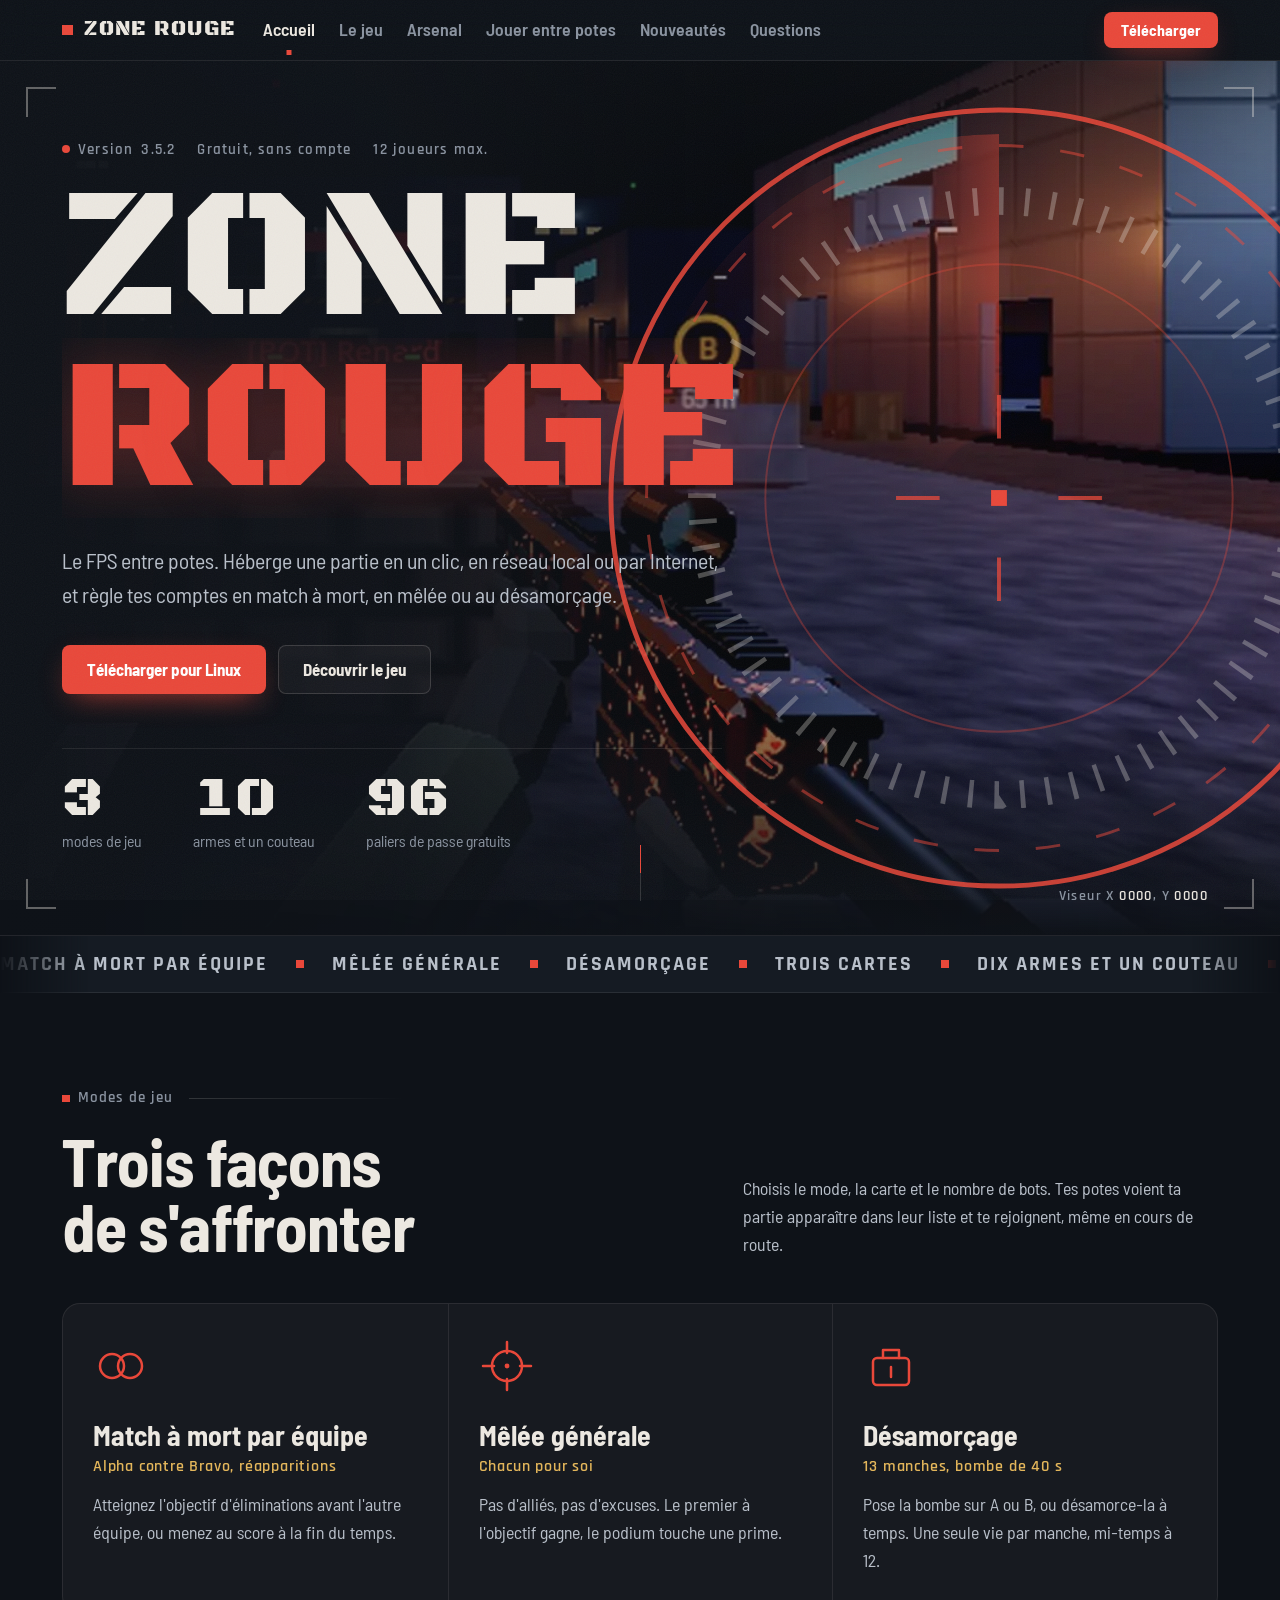
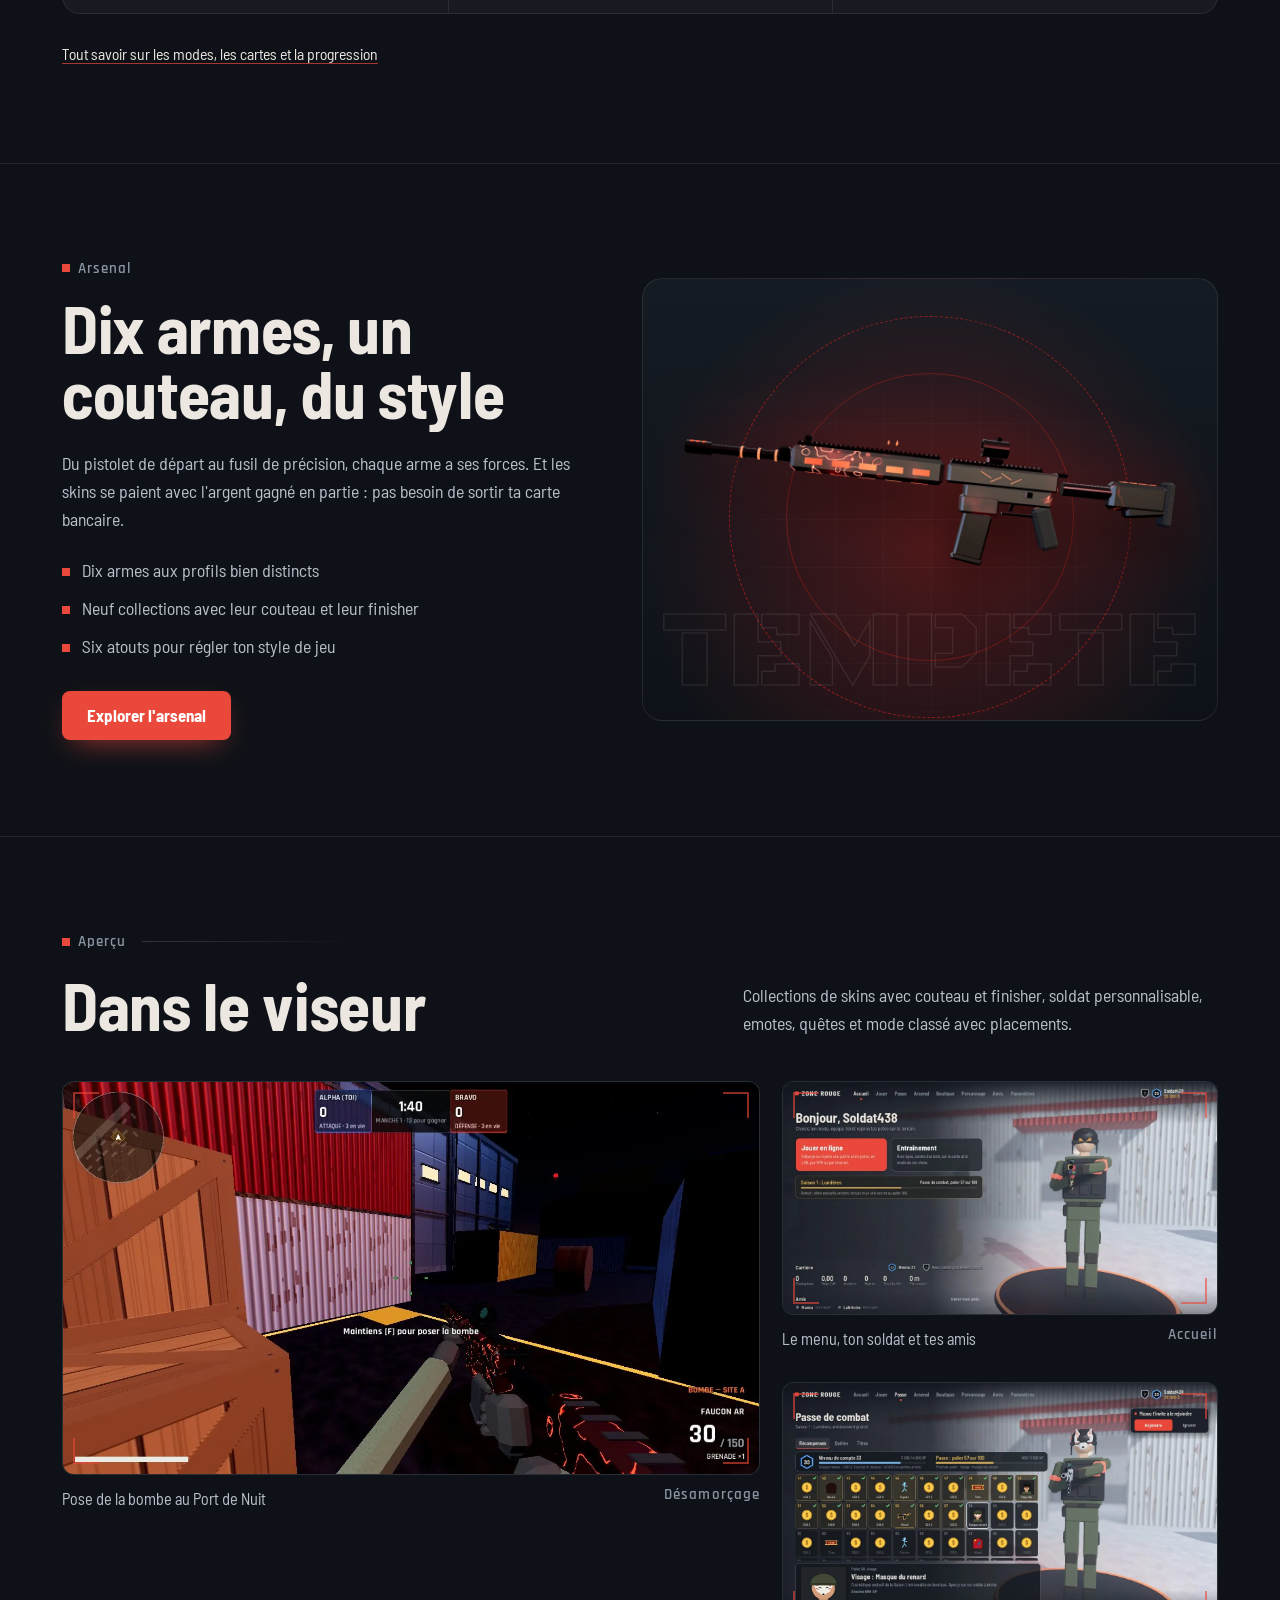
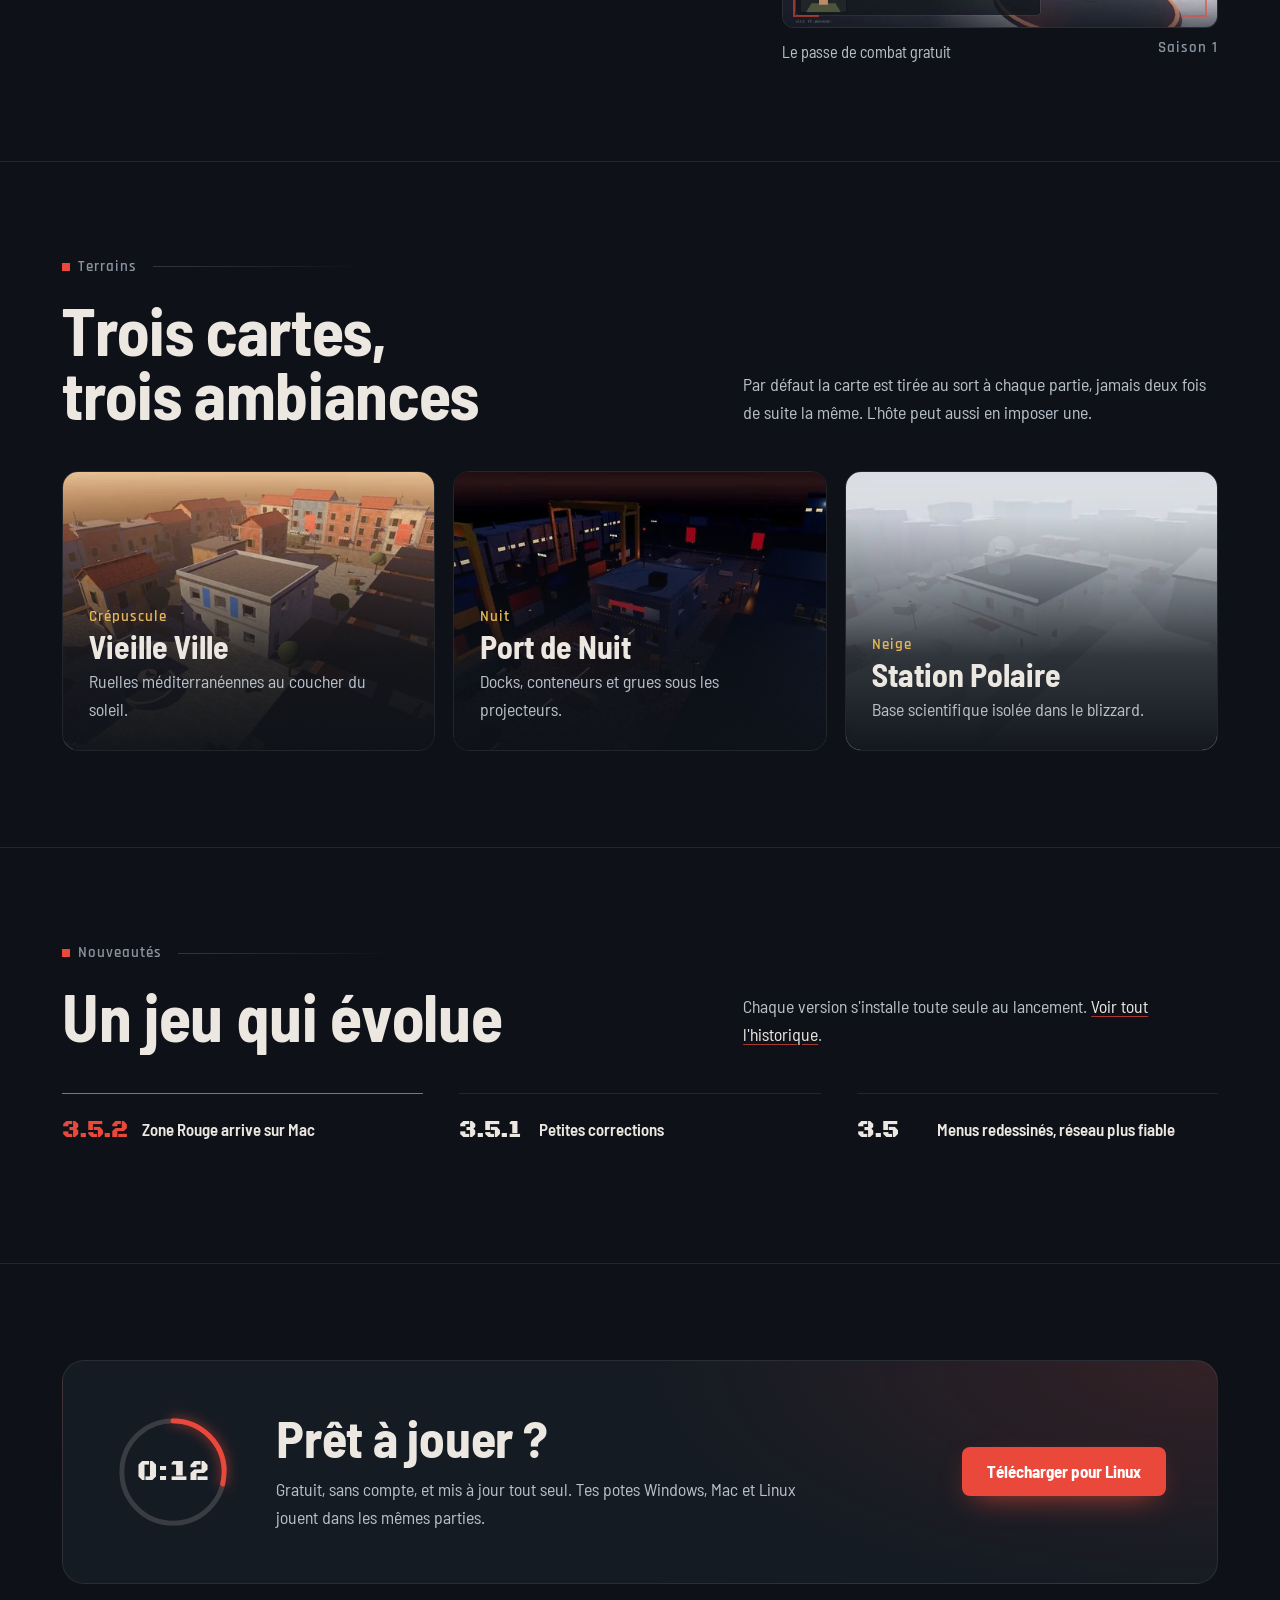
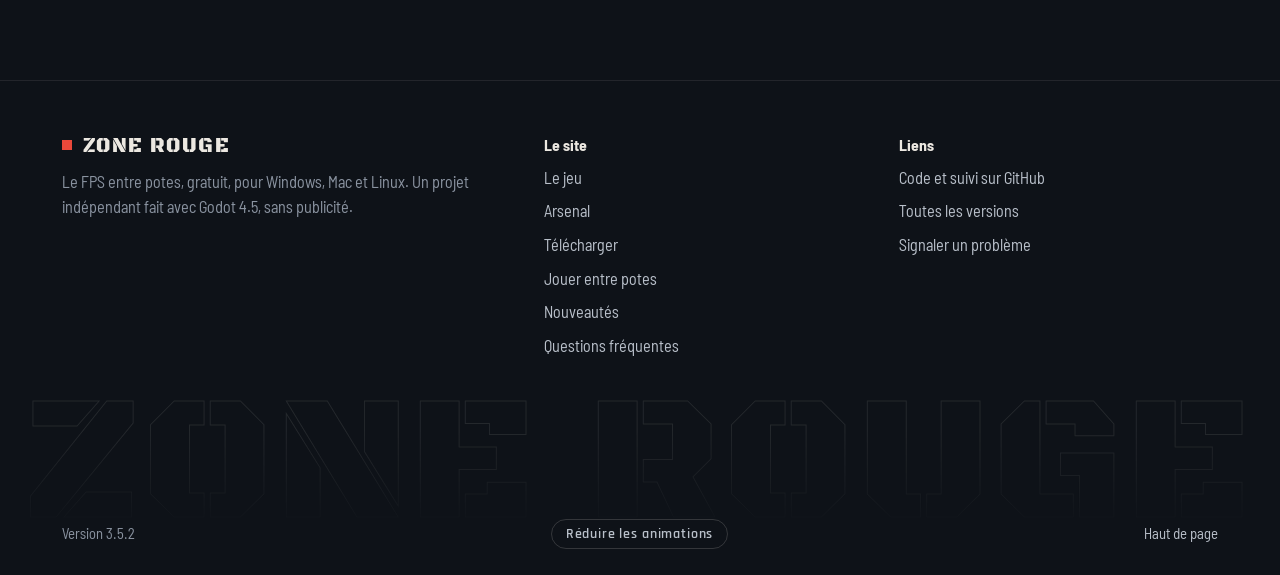
==== commit ad05a384: "Add files via upload" ====
--- a/index.html
+++ b/index.html
@@ -3,8 +3,8 @@
 <head>
 <meta charset="utf-8">
 <meta name="viewport" content="width=device-width,initial-scale=1,viewport-fit=cover">
-<title>Zone Rouge, FPS gratuit entre potes pour Windows et Linux</title>
-<meta name="description" content="Zone Rouge est un FPS en réseau gratuit pour Windows et Linux : 3 modes, 3 cartes, passe de combat gratuit. Héberge une partie entre potes en un clic.">
+<title>Zone Rouge, FPS gratuit entre potes pour Windows, Mac et Linux</title>
+<meta name="description" content="Zone Rouge est un FPS en réseau gratuit pour Windows, Mac et Linux : 3 modes, 3 cartes, passe de combat gratuit. Héberge une partie entre potes en un clic.">
 <meta name="theme-color" content="#0E1218">
 <link rel="canonical" href="https://zonerouge.online/">
 <link rel="icon" href="favicon.svg" type="image/svg+xml">
@@ -14,25 +14,25 @@
 <meta property="og:site_name" content="Zone Rouge">
 <meta property="og:locale" content="fr_FR">
 <meta property="og:url" content="https://zonerouge.online/">
-<meta property="og:title" content="Zone Rouge, FPS gratuit entre potes pour Windows et Linux">
-<meta property="og:description" content="Zone Rouge est un FPS en réseau gratuit pour Windows et Linux : 3 modes, 3 cartes, passe de combat gratuit. Héberge une partie entre potes en un clic.">
+<meta property="og:title" content="Zone Rouge, FPS gratuit entre potes pour Windows, Mac et Linux">
+<meta property="og:description" content="Zone Rouge est un FPS en réseau gratuit pour Windows, Mac et Linux : 3 modes, 3 cartes, passe de combat gratuit. Héberge une partie entre potes en un clic.">
 <meta property="og:image" content="https://zonerouge.online/og.jpg">
 <meta property="og:image:width" content="1200">
 <meta property="og:image:height" content="630">
 <meta property="og:image:alt" content="Zone Rouge, le FPS entre potes">
 <meta name="twitter:card" content="summary_large_image">
-<meta name="twitter:title" content="Zone Rouge, FPS gratuit entre potes pour Windows et Linux">
-<meta name="twitter:description" content="Zone Rouge est un FPS en réseau gratuit pour Windows et Linux : 3 modes, 3 cartes, passe de combat gratuit. Héberge une partie entre potes en un clic.">
+<meta name="twitter:title" content="Zone Rouge, FPS gratuit entre potes pour Windows, Mac et Linux">
+<meta name="twitter:description" content="Zone Rouge est un FPS en réseau gratuit pour Windows, Mac et Linux : 3 modes, 3 cartes, passe de combat gratuit. Héberge une partie entre potes en un clic.">
 <meta name="twitter:image" content="https://zonerouge.online/og.jpg">
-<script type="application/ld+json">{"@context": "https://schema.org", "@type": "VideoGame", "name": "Zone Rouge", "url": "https://zonerouge.online/", "inLanguage": "fr", "description": "Zone Rouge est un FPS en réseau gratuit pour Windows et Linux : 3 modes, 3 cartes, passe de combat gratuit. Héberge une partie entre potes en un clic.", "image": "https://zonerouge.online/og.jpg", "genre": ["FPS", "Jeu de tir", "Multijoueur"], "gamePlatform": ["Windows", "Linux"], "operatingSystem": "Windows 10, Windows 11, Linux 64 bits", "applicationCategory": "Game", "playMode": "MultiPlayer", "numberOfPlayers": {"@type": "QuantitativeValue", "minValue": 1, "maxValue": 12}, "softwareVersion": "3.5.0", "offers": {"@type": "Offer", "price": "0", "priceCurrency": "EUR", "availability": "https://schema.org/InStock", "url": "https://github.com/Titan-CyberTech/Zone_Rouge/releases/latest"}, "downloadUrl": "https://github.com/Titan-CyberTech/Zone_Rouge/releases/latest", "sameAs": ["https://github.com/Titan-CyberTech/Zone_Rouge"]}</script>
+<script type="application/ld+json">{"@context": "https://schema.org", "@type": "VideoGame", "name": "Zone Rouge", "url": "https://zonerouge.online/", "inLanguage": "fr", "description": "Zone Rouge est un FPS en réseau gratuit pour Windows, Mac et Linux : 3 modes, 3 cartes, passe de combat gratuit. Héberge une partie entre potes en un clic.", "image": "https://zonerouge.online/og.jpg", "genre": ["FPS", "Jeu de tir", "Multijoueur"], "gamePlatform": ["Windows", "macOS", "Linux"], "operatingSystem": "Windows 10, Windows 11, macOS 11+, Linux 64 bits", "applicationCategory": "Game", "playMode": "MultiPlayer", "numberOfPlayers": {"@type": "QuantitativeValue", "minValue": 1, "maxValue": 12}, "softwareVersion": "3.5.2", "offers": {"@type": "Offer", "price": "0", "priceCurrency": "EUR", "availability": "https://schema.org/InStock", "url": "https://github.com/Titan-CyberTech/Zone_Rouge/releases/latest"}, "downloadUrl": "https://github.com/Titan-CyberTech/Zone_Rouge/releases/latest", "sameAs": ["https://github.com/Titan-CyberTech/Zone_Rouge"]}</script>
 <script type="application/ld+json">{"@context": "https://schema.org", "@type": "WebSite", "name": "Zone Rouge", "url": "https://zonerouge.online/", "inLanguage": "fr"}</script>
 <link rel="preload" href="fonts/stencil.woff2" as="font" type="font/woff2" crossorigin>
 <link rel="preload" href="fonts/barlow-400.woff2" as="font" type="font/woff2" crossorigin>
 <link rel="preload" href="fonts/barlow-700.woff2" as="font" type="font/woff2" crossorigin>
 <link rel="preload" as="image" href="img/hero.webp" type="image/webp" fetchpriority="high">
 <script>document.documentElement.classList.add("js");try{if(localStorage.getItem("zr-calme")==="1")document.documentElement.classList.add("calme")}catch(e){}setTimeout(function(){if(!window.__zr)document.documentElement.classList.remove("js")},4000)</script>
-<link rel="stylesheet" href="site.e6ce3422.css">
-<script src="site.01c803fd.js" defer></script>
+<link rel="stylesheet" href="site.fdae9dfb.css">
+<script src="site.f120038f.js" defer></script>
 </head>
 <body id="haut">
 <a class="skip" href="#contenu">Aller au contenu</a>
@@ -61,11 +61,11 @@
   </div>
   <div class="hud" aria-hidden="true"><i></i><i></i><i></i><i></i><span class="lecture">Viseur X <b data-x>0000</b>, Y <b data-y>0000</b></span></div>
   <div class="wrap">
-    <div class="coord rise"><span><i class="live"></i>Version <span data-ver>3.5.0</span></span><span>Gratuit, sans compte</span><span>12 joueurs max.</span></div>
+    <div class="coord rise"><span><i class="live"></i>Version <span data-ver>3.5.2</span></span><span>Gratuit, sans compte</span><span>12 joueurs max.</span></div>
     <h1><span class="sr">Zone Rouge</span><span class="l" aria-hidden="true"><span style="--i:0">Z</span><span style="--i:1">O</span><span style="--i:2">N</span><span style="--i:3">E</span></span><span class="l r" aria-hidden="true"><span style="--i:4">R</span><span style="--i:5">O</span><span style="--i:6">U</span><span style="--i:7">G</span><span style="--i:8">E</span></span></h1>
     <p class="rise" style="--d:1">Le FPS entre potes. Héberge une partie en un clic, en réseau local ou par Internet, et règle tes comptes en match à mort, en mêlée ou au désamorçage.</p>
     <div class="actions rise" style="--d:2">
-      <a class="btn prim" href="telecharger.html" data-adapt><span class="t">Télécharger gratuitement</span> <span class="fl">Windows · Linux</span></a>
+      <a class="btn prim" href="telecharger.html" data-adapt><span class="t">Télécharger gratuitement</span> <span class="fl">Windows · Mac · Linux</span></a>
       <a class="btn" href="le-jeu.html">Découvrir le jeu</a>
     </div>
     <div class="chiffres rise" style="--d:3">
@@ -76,7 +76,7 @@
   </div>
   <div class="defiler" aria-hidden="true"></div>
 </div>
-<div class="ticker" aria-hidden="true"><div class="piste"><ul><li>Match à mort par équipe</li><li>Mêlée générale</li><li>Désamorçage</li><li>Trois cartes</li><li>Dix armes et un couteau</li><li>Passe de combat gratuit</li><li>Windows et Linux</li><li>Jusqu'à 12 joueurs</li><li>Jeu à la manette</li><li>Mises à jour automatiques</li><li>Sans compte, sans publicité</li></ul><ul><li>Match à mort par équipe</li><li>Mêlée générale</li><li>Désamorçage</li><li>Trois cartes</li><li>Dix armes et un couteau</li><li>Passe de combat gratuit</li><li>Windows et Linux</li><li>Jusqu'à 12 joueurs</li><li>Jeu à la manette</li><li>Mises à jour automatiques</li><li>Sans compte, sans publicité</li></ul></div></div>
+<div class="ticker" aria-hidden="true"><div class="piste"><ul><li>Match à mort par équipe</li><li>Mêlée générale</li><li>Désamorçage</li><li>Trois cartes</li><li>Dix armes et un couteau</li><li>Passe de combat gratuit</li><li>Windows, Mac et Linux</li><li>Jusqu'à 12 joueurs</li><li>Jeu à la manette</li><li>Mises à jour automatiques</li><li>Sans compte, sans publicité</li></ul><ul><li>Match à mort par équipe</li><li>Mêlée générale</li><li>Désamorçage</li><li>Trois cartes</li><li>Dix armes et un couteau</li><li>Passe de combat gratuit</li><li>Windows, Mac et Linux</li><li>Jusqu'à 12 joueurs</li><li>Jeu à la manette</li><li>Mises à jour automatiques</li><li>Sans compte, sans publicité</li></ul></div></div>
 <section id="modes">
   <div class="wrap">
     <div class="tete" data-io>
@@ -140,15 +140,15 @@
       <h2 class="m"><span>Un jeu qui évolue</span></h2>
       <p class="intro">Chaque version s'installe toute seule au lancement. <a href="nouveautes.html">Voir tout l'historique</a>.</p>
     </div>
-    <ol class="chrono"><li data-r style="--d:0"><b>3.5</b><p><strong>Menus redessinés, réseau plus fiable</strong></p></li><li data-r style="--d:1"><b>3.4</b><p><strong>Le jeu sort sous Linux</strong></p></li><li data-r style="--d:2"><b>3.3.1</b><p><strong>Petites corrections</strong></p></li></ol>
+    <ol class="chrono"><li data-r style="--d:0"><b>3.5.2</b><p><strong>Zone Rouge arrive sur Mac</strong></p></li><li data-r style="--d:1"><b>3.5.1</b><p><strong>Petites corrections</strong></p></li><li data-r style="--d:2"><b>3.5</b><p><strong>Menus redessinés, réseau plus fiable</strong></p></li></ol>
   </div>
 </section>
 <section class="cta-section">
   <div class="wrap">
     <div class="cta" data-io>
       <div class="bombe" data-bombe aria-hidden="true"><svg viewBox="0 0 120 120"><circle class="t0" cx="60" cy="60" r="52"/><circle class="t1" cx="60" cy="60" r="52"/></svg><div class="num">0:40</div></div>
-      <div><h2 class="m"><span>Prêt à jouer ?</span></h2><p>Gratuit, sans compte, et mis à jour tout seul. Tes potes Windows et Linux jouent dans les mêmes parties.</p></div>
-      <div class="actions"><a class="btn prim" href="telecharger.html" data-adapt><span class="t">Télécharger gratuitement</span> <span class="fl">Windows · Linux</span></a></div>
+      <div><h2 class="m"><span>Prêt à jouer ?</span></h2><p>Gratuit, sans compte, et mis à jour tout seul. Tes potes Windows, Mac et Linux jouent dans les mêmes parties.</p></div>
+      <div class="actions"><a class="btn prim" href="telecharger.html" data-adapt><span class="t">Télécharger gratuitement</span> <span class="fl">Windows · Mac · Linux</span></a></div>
     </div>
   </div>
 </section>
@@ -157,7 +157,7 @@
   <div class="wrap cols">
     <div>
       <div class="marque"><span class="carre"></span>ZONE ROUGE</div>
-      <p>Le FPS entre potes, gratuit, pour Windows et Linux. Un projet indépendant fait avec Godot 4.5, sans publicité.</p>
+      <p>Le FPS entre potes, gratuit, pour Windows, Mac et Linux. Un projet indépendant fait avec Godot 4.5, sans publicité.</p>
     </div>
     <div>
       <h4>Le site</h4>
@@ -180,7 +180,7 @@
     </div>
   </div>
   <div class="mot" aria-hidden="true" style="--em:6.811">ZONE ROUGE</div>
-  <div class="wrap petit"><span>Version <span data-ver>3.5.0</span></span><button class="calme-b" type="button" data-calme aria-pressed="false">Réduire les animations</button><a href="#haut">Haut de page</a></div>
+  <div class="wrap petit"><span>Version <span data-ver>3.5.2</span></span><button class="calme-b" type="button" data-calme aria-pressed="false">Réduire les animations</button><a href="#haut">Haut de page</a></div>
 </footer>
 <dialog class="lb" id="lb" aria-label="Capture agrandie">
   <figure><img src="[data-uri]" alt="" width="1280" height="720"><figcaption><span class="t"></span><span class="cmp"></span></figcaption></figure>
--- a/site.fdae9dfb.css
+++ b/site.fdae9dfb.css
@@ -0,0 +1,614 @@
+/* ==========================================================================
+   Zone Rouge : site v6
+   Identité : l'écran de briefing du jeu. Police stencil du HUD pour les titres,
+   Barlow Semi Condensed pour le texte, Rajdhani pour les petits relevés.
+   Mouvement : une seule idée (la zone qui se resserre) déclinée en anneaux,
+   verrouillage de viseur et radar. Tout se coupe avec prefers-reduced-motion.
+   ========================================================================== */
+
+@font-face{font-family:"Barlow Semi Condensed";font-style:normal;font-weight:400;font-display:swap;src:url(fonts/barlow-400.woff2) format("woff2")}
+@font-face{font-family:"Barlow Semi Condensed";font-style:normal;font-weight:500;font-display:swap;src:url(fonts/barlow-500.woff2) format("woff2")}
+@font-face{font-family:"Barlow Semi Condensed";font-style:normal;font-weight:600;font-display:swap;src:url(fonts/barlow-600.woff2) format("woff2")}
+@font-face{font-family:"Barlow Semi Condensed";font-style:normal;font-weight:700;font-display:swap;src:url(fonts/barlow-700.woff2) format("woff2")}
+@font-face{font-family:"Black Ops One";font-style:normal;font-weight:400;font-display:swap;src:url(fonts/stencil.woff2) format("woff2")}
+@font-face{font-family:"Rajdhani";font-style:normal;font-weight:600;font-display:swap;src:url(fonts/rajdhani-600.woff2) format("woff2")}
+@font-face{font-family:"Rajdhani";font-style:normal;font-weight:700;font-display:swap;src:url(fonts/rajdhani-700.woff2) format("woff2")}
+
+:root{
+  --nuit:#0E1218; --nuit2:#151B23; --nuit3:#1C2430;
+  --ligne:rgba(236,232,225,.09); --ligne2:rgba(236,232,225,.17); --verre:rgba(236,232,225,.04);
+  --craie:#ECE8E1; --doux:#B9C0CA; --brume:#8A93A0;
+  --rouge:#E9483A; --rouge-h:#F4604F; --rouge-s:rgba(233,72,58,.14); --laiton:#E3B65B;
+  --f:"Barlow Semi Condensed","Arial Narrow",Arial,sans-serif;
+  --hud:"Rajdhani","Barlow Semi Condensed","Arial Narrow",Arial,sans-serif;
+  --st:"Black Ops One",Impact,"Arial Black",sans-serif;
+  --ease:cubic-bezier(.16,.8,.2,1);
+  color-scheme:dark;
+  interpolate-size:allow-keywords;
+}
+
+/* transitions entre les pages (navigateurs qui les gèrent, sans effet ailleurs) */
+@view-transition{navigation:auto}
+::view-transition-old(root){animation:vt-out .2s ease both}
+::view-transition-new(root){animation:vt-in .35s ease both}
+@keyframes vt-out{to{opacity:0}}
+@keyframes vt-in{from{opacity:0}}
+
+*{box-sizing:border-box}
+html{scroll-behavior:smooth;scroll-padding-top:84px;-webkit-text-size-adjust:100%}
+body{margin:0;min-height:100vh;display:flex;flex-direction:column;background:var(--nuit);color:var(--craie);font:400 18px/1.55 var(--f);-webkit-font-smoothing:antialiased;overflow-x:clip}
+body::before{content:"";position:fixed;inset:0;pointer-events:none;z-index:50;opacity:.045;
+  background-image:url("data:image/svg+xml,%3Csvg xmlns='http://www.w3.org/2000/svg' width='160' height='160'%3E%3Cfilter id='n'%3E%3CfeTurbulence type='fractalNoise' baseFrequency='.9' numOctaves='2'/%3E%3C/filter%3E%3Crect width='100%25' height='100%25' filter='url(%23n)'/%3E%3C/svg%3E")}
+main{flex:1}
+img{max-width:100%}
+a{color:inherit}
+button{font:inherit}
+:focus-visible{outline:2px solid var(--rouge);outline-offset:3px;border-radius:4px}
+::selection{background:var(--rouge);color:#fff}
+.wrap{max-width:1200px;margin:0 auto;padding-left:max(22px,env(safe-area-inset-left,0px));padding-right:max(22px,env(safe-area-inset-right,0px))}
+.carre{display:inline-block;width:.5em;height:.5em;background:var(--rouge);margin-right:.55em;vertical-align:.08em;flex:none}
+.eti{font:600 15px/1.2 var(--hud);letter-spacing:.07em;color:var(--brume)}
+.sr{position:absolute;width:1px;height:1px;margin:-1px;padding:0;overflow:hidden;clip:rect(0 0 0 0);white-space:nowrap;border:0}
+.skip{position:absolute;left:-999px;top:8px;background:var(--rouge);color:#fff;padding:8px 14px;border-radius:6px;z-index:80}
+.skip:focus{left:12px}
+
+/* ---------- navigation */
+header{position:sticky;top:env(safe-area-inset-top,0px);z-index:40;background:rgba(14,18,24,.72);-webkit-backdrop-filter:blur(14px) saturate(1.25);backdrop-filter:blur(14px) saturate(1.25);border-bottom:1px solid var(--ligne);transition:background .3s,border-color .3s;view-transition-name:entete}
+header.scrolled{background:rgba(14,18,24,.92);border-bottom-color:var(--ligne2)}
+header .wrap{display:flex;align-items:center;gap:26px;padding-block:12px}
+.logo{display:flex;align-items:center;font:400 21px/1 var(--st);letter-spacing:.07em;text-decoration:none;white-space:nowrap}
+nav{display:flex;gap:24px;flex:1}
+nav a{position:relative;color:var(--brume);text-decoration:none;font-weight:600;padding-block:4px;transition:color .2s}
+nav a::after{content:"";position:absolute;left:50%;bottom:-7px;width:5px;height:5px;background:var(--rouge);transform:translateX(-50%) scale(0);transition:transform .25s var(--ease)}
+nav a:hover,nav a[aria-current="page"]{color:var(--craie)}
+nav a:hover::after,nav a[aria-current="page"]::after{transform:translateX(-50%) scale(1)}
+.prog{position:absolute;left:0;right:0;bottom:-1px;height:2px;pointer-events:none}
+.prog i{display:block;height:100%;background:var(--rouge);transform-origin:left;transform:scaleX(var(--p,0));box-shadow:0 0 10px rgba(233,72,58,.8)}
+.burger{display:none;margin-left:auto;width:42px;height:38px;padding:0;border:1px solid var(--ligne2);border-radius:8px;background:none;color:var(--craie);cursor:pointer;align-items:center;justify-content:center}
+.burger i,.burger i::before,.burger i::after{display:block;width:18px;height:2px;background:currentColor;position:relative;transition:transform .25s,background .25s,top .25s}
+.burger i::before,.burger i::after{content:"";position:absolute;left:0}
+.burger i::before{top:-6px}.burger i::after{top:6px}
+header.open .burger i{background:transparent}
+header.open .burger i::before{top:0;transform:rotate(45deg)}
+header.open .burger i::after{top:0;transform:rotate(-45deg)}
+
+/* ---------- boutons */
+.btn{position:relative;display:inline-flex;align-items:center;justify-content:center;gap:.6em;padding:14px 24px;border:1px solid var(--ligne2);border-radius:8px;background:var(--verre);color:var(--craie);font:700 17px/1.1 var(--f);text-decoration:none;cursor:pointer;overflow:hidden;transition:background .2s,transform .2s,box-shadow .2s,border-color .2s}
+.btn:hover{background:rgba(236,232,225,.1);border-color:rgba(236,232,225,.32)}
+.btn.prim{background:var(--rouge);border-color:transparent;color:#fff;box-shadow:0 10px 30px -12px rgba(233,72,58,.85)}
+.btn.prim::after{content:"";position:absolute;inset:0;background:linear-gradient(100deg,transparent 30%,rgba(255,255,255,.28) 50%,transparent 70%);transform:translateX(-120%);transition:transform .7s var(--ease);pointer-events:none}
+.btn.prim:hover{background:var(--rouge-h);transform:translateY(-1px)}
+.btn.prim:hover::after{transform:translateX(120%)}
+.btn .fl{font:600 14px/1 var(--hud);letter-spacing:.06em;opacity:.8}
+.btn .fl:empty{display:none}
+header .btn{padding:8px 16px;font-size:16px;box-shadow:none}
+.actions{display:flex;gap:12px;flex-wrap:wrap}
+
+/* ---------- animations communes */
+@keyframes spin{to{transform:rotate(360deg)}}
+@keyframes fadeIn{to{opacity:1}}
+@keyframes rise{to{opacity:1;transform:none}}
+@keyframes flotte{from{transform:translateY(0)}to{transform:translateY(-9px)}}
+@keyframes pouls{70%{box-shadow:0 0 0 10px rgba(233,72,58,0)}100%{box-shadow:0 0 0 0 rgba(233,72,58,0)}}
+.rise{opacity:0;transform:translateY(16px);animation:rise .9s var(--ease) forwards;animation-delay:calc(.85s + var(--d,0)*.1s)}
+
+/* apparition au défilement : seulement pour les éléments marqués data-r, et seulement si le script tourne */
+.js [data-r]{opacity:0;transform:translateY(26px);transition:opacity .8s var(--ease),transform .8s var(--ease);transition-delay:calc(var(--d,0)*90ms)}
+.js [data-r].in{opacity:1;transform:none}
+.m{display:block;overflow:hidden;padding-bottom:.1em;margin-bottom:-.1em}
+.m>span{display:block}
+.js .m>span{transform:translateY(108%);transition:transform .95s var(--ease)}
+.js .in .m>span,.js .m.in>span{transform:none}
+
+/* ---------- bandeau d'accueil */
+.hero{position:relative;isolation:isolate;display:flex;align-items:center;min-height:clamp(620px,92svh,920px);overflow:hidden;border-bottom:1px solid var(--ligne)}
+.hero-bg{position:absolute;z-index:-3;inset:-4% -2%;transform:translate3d(calc(var(--mx,0)*-14px),calc(var(--zs,0)*80px + var(--my,0)*-8px),0)}
+.hero-bg img{display:block;width:100%;height:100%;object-fit:cover;object-position:70% 50%;filter:saturate(.95) contrast(1.05);animation:kb 26s ease-in-out infinite alternate}
+@keyframes kb{from{transform:scale(1)}to{transform:scale(1.08) translate3d(-1.2%,.6%,0)}}
+.hero::before{content:"";position:absolute;inset:0;z-index:-2;background:linear-gradient(90deg,var(--nuit) 0%,rgba(14,18,24,.92) 30%,rgba(14,18,24,.42) 58%,rgba(14,18,24,.08) 100%),linear-gradient(0deg,var(--nuit) 0%,transparent 26%),linear-gradient(180deg,rgba(14,18,24,.55),transparent 22%)}
+.zone{position:absolute;z-index:-1;right:-9%;top:50%;width:min(88vh,880px);aspect-ratio:1;pointer-events:none;
+  transform:translate3d(calc(var(--mx,0)*-26px),calc(-50% + var(--my,0)*-18px),0) scale(calc(1 - var(--zs,0)*.55))}
+.zone svg{position:absolute;inset:0;width:100%;height:100%;overflow:visible;animation:zoneIn 2.4s var(--ease) both}
+@keyframes zoneIn{from{transform:scale(1.4);opacity:0}30%{opacity:1}to{transform:none;opacity:1}}
+.zone svg *{transform-box:fill-box;transform-origin:center}
+.zone .z-main{fill:none;stroke:var(--rouge);stroke-width:2.5;stroke-opacity:.85;stroke-dasharray:1 2;stroke-dashoffset:1;animation:trace 2.6s .2s var(--ease) forwards}
+@keyframes trace{to{stroke-dashoffset:0}}
+.zone .z-dash{fill:none;stroke:var(--rouge);stroke-opacity:.5;stroke-width:1.5;stroke-dasharray:4 6;animation:spin 160s linear infinite}
+.zone .z-tick{fill:none;stroke:var(--craie);stroke-opacity:.3;stroke-width:14;stroke-dasharray:.9 4.1;animation:spin 240s linear infinite reverse}
+.zone .z-in{fill:none;stroke:var(--rouge);stroke-opacity:.32;stroke-width:1}
+.zone .z-cross{fill:none;stroke:var(--rouge);stroke-opacity:.75;stroke-width:2}
+.zone .z-core{fill:var(--rouge)}
+.zone .sweep{position:absolute;inset:4%;border-radius:50%;background:conic-gradient(from 0deg,transparent 0 292deg,rgba(233,72,58,0) 292deg,rgba(233,72,58,.16) 350deg,rgba(233,72,58,.4) 360deg);-webkit-mask-image:radial-gradient(circle,transparent 0 12%,#000 13%);mask-image:radial-gradient(circle,transparent 0 12%,#000 13%);animation:spin 9s linear infinite}
+.zone .ping{position:absolute;inset:0;border-radius:50%;border:1.5px solid var(--rouge);opacity:0;animation:ping 5s 1.8s ease-out infinite}
+@keyframes ping{0%{transform:scale(.08);opacity:.7}100%{transform:scale(.88);opacity:0}}
+
+.hud{position:absolute;z-index:1;inset:26px;pointer-events:none}
+.hud i{position:absolute;width:30px;height:30px;border:2px solid rgba(236,232,225,.38);opacity:0;animation:fadeIn .8s 1.7s forwards}
+.hud i:nth-child(1){top:0;left:0;border-right:0;border-bottom:0}
+.hud i:nth-child(2){top:0;right:0;border-left:0;border-bottom:0}
+.hud i:nth-child(3){bottom:0;left:0;border-right:0;border-top:0}
+.hud i:nth-child(4){bottom:0;right:0;border-left:0;border-top:0}
+.hud .lecture{position:absolute;right:46px;bottom:6px;font:600 14px/1 var(--hud);letter-spacing:.1em;color:var(--brume);opacity:0;animation:fadeIn .8s 2.1s forwards}
+.hud .lecture b{color:var(--craie);font-weight:600;font-variant-numeric:tabular-nums}
+.defiler{position:absolute;z-index:1;left:50%;bottom:34px;width:1px;height:56px;background:var(--ligne2);overflow:hidden}
+.defiler::after{content:"";position:absolute;left:0;top:0;width:1px;height:50%;background:var(--rouge);animation:descend 2.4s ease-in-out infinite}
+@keyframes descend{0%{transform:translateY(-100%)}100%{transform:translateY(200%)}}
+
+.hero .wrap{position:relative;z-index:2;width:100%;padding-block:clamp(64px,9vh,110px)}
+.coord{display:flex;gap:10px 22px;flex-wrap:wrap;margin-bottom:20px;font:600 15px/1 var(--hud);letter-spacing:.08em;color:var(--brume)}
+.coord span{display:flex;align-items:center;gap:8px}
+.live{display:inline-block;width:8px;height:8px;border-radius:50%;background:var(--rouge);box-shadow:0 0 0 0 rgba(233,72,58,.6);animation:pouls 2s infinite}
+.hero h1{margin:0 0 28px;font:400 clamp(58px,min(14.5vw,22vh),198px)/.9 var(--st);letter-spacing:.015em}
+.hero h1 .l{display:block;overflow:hidden;padding:.05em .1em .02em 0;margin:-.05em 0 -.02em}
+.hero h1 .l span{display:inline-block;transform:translateY(112%);animation:lettre 1s var(--ease) forwards;animation-delay:calc(.3s + var(--i)*.07s)}
+@keyframes lettre{to{transform:none}}
+.hero h1 .r{color:var(--rouge);text-shadow:0 0 60px rgba(233,72,58,.35)}
+.hero p{max-width:30em;margin:0 0 34px;font-size:clamp(19px,2vw,22px);color:var(--doux)}
+.chiffres{display:flex;gap:clamp(24px,4vw,56px);flex-wrap:wrap;margin-top:clamp(34px,6vh,60px);padding-top:22px;border-top:1px solid var(--ligne);max-width:660px}
+.chiffres b{display:block;font:400 clamp(38px,4.4vw,56px)/1 var(--st);font-variant-numeric:tabular-nums}
+.chiffres span{color:var(--brume);font-size:16px}
+@media (hover:hover) and (pointer:fine){.hero{cursor:crosshair}.hero a,.hero button{cursor:pointer}}
+
+/* ---------- bandeau défilant */
+.ticker{position:relative;overflow:hidden;background:var(--nuit2);border-bottom:1px solid var(--ligne);-webkit-mask-image:linear-gradient(90deg,transparent,#000 7%,#000 93%,transparent);mask-image:linear-gradient(90deg,transparent,#000 7%,#000 93%,transparent)}
+.ticker .piste{display:flex;width:max-content;animation:defile 55s linear infinite}
+.ticker ul{display:flex;flex:none;margin:0;padding:0;list-style:none}
+.ticker li{display:flex;align-items:center;gap:28px;padding:18px 28px 18px 0;white-space:nowrap;font:700 20px/1 var(--hud);letter-spacing:.1em;text-transform:uppercase;color:var(--doux)}
+.ticker li::after{content:"";width:8px;height:8px;background:var(--rouge);flex:none}
+.ticker:hover .piste{animation-play-state:paused}
+@keyframes defile{to{transform:translateX(-50%)}}
+
+/* ---------- en-tête de page intérieure */
+.ph{position:relative;isolation:isolate;overflow:hidden;border-bottom:1px solid var(--ligne);padding-block:clamp(56px,8vw,104px) clamp(42px,5vw,70px)}
+.ph::before{content:"";position:absolute;inset:0;z-index:-2;background:radial-gradient(60% 130% at 92% 0%,var(--rouge-s),transparent 70%)}
+.ph::after{content:"";position:absolute;inset:0;z-index:-1;opacity:.7;background-image:linear-gradient(var(--ligne) 1px,transparent 1px),linear-gradient(90deg,var(--ligne) 1px,transparent 1px);background-size:56px 56px;-webkit-mask-image:radial-gradient(70% 90% at 85% 20%,#000,transparent 75%);mask-image:radial-gradient(70% 90% at 85% 20%,#000,transparent 75%)}
+.ph .zone-s{position:absolute;z-index:-1;right:-5%;top:50%;width:min(44vw,500px);aspect-ratio:1;transform:translateY(-50%);border-radius:50%;border:1.5px dashed rgba(233,72,58,.4);pointer-events:none;animation:spin 140s linear infinite}
+.ph .zone-s::before{content:"";position:absolute;inset:20%;border-radius:50%;border:1px solid rgba(233,72,58,.22)}
+.ph .zone-s::after{content:"";position:absolute;inset:2%;border-radius:50%;background:conic-gradient(from 0deg,transparent 0 300deg,rgba(233,72,58,.0) 300deg,rgba(233,72,58,.14) 352deg,rgba(233,72,58,.34) 360deg);animation:spin 8s linear infinite}
+.ph .eti{display:flex;align-items:center;margin-bottom:18px;opacity:0;animation:fadeIn .7s .1s forwards}
+.ph h1{margin:0 0 22px;font:400 clamp(38px,6.2vw,84px)/1 var(--st);letter-spacing:.025em;text-transform:uppercase;text-wrap:balance;max-width:16em;animation:wipe 1s .15s var(--ease) both}
+@keyframes wipe{from{clip-path:inset(-12% 100% -12% -3%)}to{clip-path:inset(-12% -3% -12% -3%)}}
+.ph p{max-width:36em;margin:0;color:var(--doux);font-size:clamp(18px,1.8vw,21px);opacity:0;transform:translateY(14px);animation:rise .9s .55s var(--ease) forwards}
+.ph .actions{margin-top:30px;opacity:0;transform:translateY(14px);animation:rise .9s .7s var(--ease) forwards}
+
+/* ---------- sections */
+section{position:relative;padding-block:clamp(64px,7.5vw,104px);border-bottom:1px solid var(--ligne)}
+.tete{display:grid;grid-template-columns:minmax(0,1.3fr) minmax(0,1fr);gap:22px 64px;align-items:end;margin-bottom:44px}
+.tete .eti{grid-column:1/-1;display:flex;align-items:center}
+.tete .eti::after{content:"";flex:1;max-width:220px;height:1px;margin-left:16px;background:linear-gradient(90deg,var(--ligne2),transparent);transform-origin:left}
+.js .tete .eti::after{transform:scaleX(0);transition:transform 1.1s .15s var(--ease)}
+.js .tete.in .eti::after{transform:none}
+h2{margin:0;font:700 clamp(38px,5.2vw,66px)/.98 var(--f);letter-spacing:-.005em;text-wrap:balance}
+.intro{margin:0;max-width:34em;color:var(--doux)}
+.intro a,.note a,.prose a,.rep a{color:var(--craie);text-decoration-color:rgba(233,72,58,.7);text-underline-offset:3px}
+.note{margin:28px 0 0;max-width:48em;color:var(--brume);font-size:16px}
+.prose{max-width:46em;color:var(--doux)}
+.prose h3{margin:34px 0 8px;color:var(--craie);font:700 26px/1.15 var(--f)}
+.prose p{margin:0 0 14px}
+.prose ul{margin:0 0 14px;padding-left:1.2em}
+.prose li{margin-bottom:6px}
+code{font-family:ui-monospace,SFMono-Regular,Consolas,Menlo,monospace;font-size:.82em;background:rgba(0,0,0,.35);padding:2px 7px;border-radius:5px;color:var(--craie);overflow-wrap:anywhere}
+.cta-section{border-bottom:0}
+
+/* ---------- modes */
+.modes{display:grid;grid-template-columns:repeat(3,minmax(0,1fr));border:1px solid var(--ligne);border-radius:18px;overflow:hidden;background:var(--verre)}
+.mode{position:relative;isolation:isolate;padding:34px 30px 38px}
+.mode+.mode{border-left:1px solid var(--ligne)}
+.spot::before{content:"";position:absolute;inset:0;z-index:-1;opacity:0;pointer-events:none;transition:opacity .35s;background:radial-gradient(340px circle at var(--mx,50%) var(--my,30%),rgba(233,72,58,.17),transparent 70%)}
+.spot:hover::before{opacity:1}
+.mode .ico{display:block;width:56px;height:56px;margin-bottom:26px;color:var(--rouge);overflow:visible}
+.ico *{fill:none;stroke:currentColor;stroke-width:2.5;stroke-linecap:round;stroke-linejoin:round;transform-box:fill-box;transform-origin:center;transition:transform .55s var(--ease)}
+.ico .dot{fill:currentColor;stroke:none}
+.js .ico .d{stroke-dasharray:1 2;stroke-dashoffset:1;transition:transform .55s var(--ease),stroke-dashoffset 1.4s var(--ease) calc(.3s + var(--d,0)*.12s)}
+.js [data-r].in .ico .d{stroke-dashoffset:0}
+.mode:hover .ico .a1{transform:translateX(6px)}
+.mode:hover .ico .a2{transform:translateX(-6px)}
+.mode:hover .ico .rot{transform:rotate(45deg)}
+.mode:hover .ico .bomb{animation:secoue .6s ease}
+@keyframes secoue{20%{transform:rotate(-4deg)}50%{transform:rotate(4deg)}80%{transform:rotate(-2deg)}}
+.mode h3{margin:0 0 6px;font:700 28px/1.1 var(--f)}
+.mode .regle{margin-bottom:14px;font:600 16px/1.3 var(--hud);letter-spacing:.05em;color:var(--laiton)}
+.mode p{margin:0;color:var(--doux)}
+
+/* ---------- captures en viseur + visionneuse */
+.gal{display:grid;grid-template-columns:repeat(2,minmax(0,1fr));gap:30px 22px}
+.gal.une{grid-template-columns:1.6fr 1fr}
+.gal.une .grande{grid-row:span 2}
+.vis{margin:0;min-width:0}
+.vis .cadre{position:relative;isolation:isolate;display:block;width:100%;padding:0;overflow:hidden;border:1px solid var(--ligne);border-radius:12px;background:var(--nuit2);color:inherit;text-align:left;cursor:zoom-in}
+.vis img{display:block;width:100%;height:auto;transition:transform .9s var(--ease),filter .5s}
+.vis .cadre:hover img,.vis .cadre:focus-visible img{transform:scale(1.035);filter:brightness(1.07)}
+.vis .cadre i{position:absolute;z-index:2;width:26px;height:26px;border:0 solid var(--rouge);opacity:.6;pointer-events:none;transition:top .6s var(--ease),left .6s var(--ease),right .6s var(--ease),bottom .6s var(--ease),opacity .4s}
+.vis .cadre i:nth-of-type(1){top:10px;left:10px;border-top-width:2px;border-left-width:2px}
+.vis .cadre i:nth-of-type(2){top:10px;right:10px;border-top-width:2px;border-right-width:2px}
+.vis .cadre i:nth-of-type(3){bottom:10px;left:10px;border-bottom-width:2px;border-left-width:2px}
+.vis .cadre i:nth-of-type(4){bottom:10px;right:10px;border-bottom-width:2px;border-right-width:2px}
+.vis .cadre:hover i,.vis .cadre:focus-visible i{opacity:1}
+.vis .cadre:hover i:nth-of-type(1),.vis .cadre:focus-visible i:nth-of-type(1){top:30px;left:30px}
+.vis .cadre:hover i:nth-of-type(2),.vis .cadre:focus-visible i:nth-of-type(2){top:30px;right:30px}
+.vis .cadre:hover i:nth-of-type(3),.vis .cadre:focus-visible i:nth-of-type(3){bottom:30px;left:30px}
+.vis .cadre:hover i:nth-of-type(4),.vis .cadre:focus-visible i:nth-of-type(4){bottom:30px;right:30px}
+.vis .verrou{position:absolute;z-index:2;left:50%;bottom:14px;padding:5px 12px 4px;border-radius:4px;background:rgba(14,18,24,.78);color:var(--craie);font:700 14px/1 var(--hud);letter-spacing:.1em;opacity:0;transform:translate(-50%,8px);transition:opacity .35s,transform .5s var(--ease)}
+.vis .cadre:hover .verrou,.vis .cadre:focus-visible .verrou{opacity:1;transform:translate(-50%,0)}
+.vis figcaption{display:flex;justify-content:space-between;gap:12px;margin-top:11px;color:var(--doux);font-size:16.5px}
+
+.lb{width:min(1280px,94vw);max-width:none;padding:0;border:0;background:transparent;color:var(--craie);overflow:visible}
+.lb::backdrop{background:rgba(6,9,13,.86);-webkit-backdrop-filter:blur(8px);backdrop-filter:blur(8px)}
+.lb[open]{animation:lbIn .35s var(--ease)}
+.lb[open]::backdrop{animation:fadeBack .3s both}
+@keyframes lbIn{from{opacity:0;transform:scale(.965) translateY(10px)}}
+@keyframes fadeBack{from{opacity:0}}
+.lb figure{margin:0}
+.lb img{display:block;width:100%;height:auto;max-height:80vh;object-fit:contain;border-radius:10px;border:1px solid var(--ligne2);background:var(--nuit)}
+.lb figcaption{display:flex;justify-content:space-between;gap:16px;margin-top:12px;font-size:17px;color:var(--doux)}
+.lb .cmp{font:600 15px/1.4 var(--hud);letter-spacing:.08em;color:var(--brume)}
+.lb-b{position:absolute;display:grid;place-items:center;width:48px;height:48px;border:1px solid var(--ligne2);border-radius:50%;background:rgba(14,18,24,.8);color:var(--craie);font-size:26px;line-height:1;cursor:pointer;transition:background .2s,border-color .2s}
+.lb-b:hover{background:var(--rouge);border-color:transparent}
+.lb-x{top:-58px;right:0}
+.lb-p{left:-62px;top:calc(50% - 40px)}
+.lb-n{right:-62px;top:calc(50% - 40px)}
+
+@media (max-width:1400px){.lb-p{left:10px}.lb-n{right:10px}.lb-p,.lb-n{top:calc(50% - 34px);background:rgba(14,18,24,.78)}}
+@media (max-width:1100px){.camos{grid-template-columns:repeat(3,minmax(0,1fr))}}
+
+/* ---------- cartes */
+.cartes{display:grid;grid-template-columns:repeat(3,minmax(0,1fr));gap:18px}
+.carte{position:relative;isolation:isolate;display:flex;flex-direction:column;justify-content:flex-end;aspect-ratio:4/3;padding:26px;overflow:hidden;border:1px solid var(--ligne);border-radius:16px}
+.carte img{position:absolute;inset:0;z-index:-3;width:100%;height:100%;object-fit:cover;transition:transform .9s var(--ease)}
+.carte::before{content:"";position:absolute;inset:0;z-index:-2;background:linear-gradient(0deg,rgba(14,18,24,.97) 0%,rgba(14,18,24,.82) 34%,rgba(14,18,24,.35) 62%,transparent 84%)}
+.carte::after{content:"";position:absolute;z-index:-1;left:50%;top:38%;width:170%;aspect-ratio:1;margin:-85% 0 0 -85%;border-radius:50%;background:conic-gradient(from 0deg,transparent 0 310deg,rgba(233,72,58,.0) 310deg,rgba(233,72,58,.2) 352deg,rgba(233,72,58,.45) 360deg);opacity:0;transition:opacity .5s;animation:spin 4.5s linear infinite;pointer-events:none}
+.carte:hover img{transform:scale(1.06)}
+.carte:hover::after{opacity:1}
+.carte .eti{color:var(--laiton)}
+.carte h3{margin:4px 0 6px;font:700 32px/1 var(--f)}
+.carte p{margin:0;color:var(--doux)}
+
+/* ---------- vitrine (armes, skins) */
+.vitrine{--vr:2.05;container-type:inline-size;position:relative;isolation:isolate;display:grid;place-items:center;overflow:hidden;aspect-ratio:2.05/1;border:1px solid var(--ligne);border-radius:20px;
+  background:radial-gradient(70% 90% at 50% 62%,color-mix(in srgb,var(--acc,#E9483A) 24%,transparent),transparent 72%),linear-gradient(180deg,var(--nuit2),var(--nuit))}
+.vitrine::before{content:"";position:absolute;inset:0;z-index:-2;opacity:.55;background-image:linear-gradient(var(--ligne) 1px,transparent 1px),linear-gradient(90deg,var(--ligne) 1px,transparent 1px);background-size:48px 48px;-webkit-mask-image:radial-gradient(60% 70% at 50% 60%,#000,transparent 80%);mask-image:radial-gradient(60% 70% at 50% 60%,#000,transparent 80%)}
+.vitrine .anneau{position:absolute;z-index:-1;left:50%;top:54%;width:min(70%,520px);aspect-ratio:1;transform:translate(-50%,-50%);border-radius:50%;border:1.5px dashed color-mix(in srgb,var(--acc,#E9483A) 50%,transparent);animation:spin 90s linear infinite}
+.vitrine .anneau::before{content:"";position:absolute;inset:14%;border-radius:50%;border:1px solid color-mix(in srgb,var(--acc,#E9483A) 30%,transparent)}
+.vitrine .fond{position:absolute;z-index:-1;left:0;right:0;bottom:5%;text-align:center;font:400 clamp(34px,calc(94cqw / var(--em,7)),170px)/.8 var(--st);color:transparent;-webkit-text-stroke:1.5px rgba(236,232,225,.09);white-space:nowrap;overflow:hidden;user-select:none;pointer-events:none}
+.vitrine>img,.vitrine .pile img{max-width:88%;max-height:calc(80cqw / var(--vr));width:auto;height:auto;filter:drop-shadow(0 26px 26px rgba(0,0,0,.6)) drop-shadow(0 0 36px color-mix(in srgb,var(--acc,#E9483A) 28%,transparent))}
+.vitrine>img.flotte{animation:flotte 7s ease-in-out infinite alternate}
+.vitrine>img,.vitrine .pile{translate:calc(var(--tx,0)*12px) calc(var(--ty,0)*7px)}
+.vitrine .anneau{translate:calc(var(--tx,0)*-16px) calc(var(--ty,0)*-9px)}
+.vitrine .fond{translate:calc(var(--tx,0)*-8px) 0}
+
+/* ---------- explorateur d'armes */
+.expl{display:grid;grid-template-columns:290px minmax(0,1fr);gap:30px;align-items:start}
+.expl-liste{position:sticky;top:96px;display:grid;gap:4px}
+.onglet{position:relative;display:grid;grid-template-columns:84px minmax(0,1fr);align-items:center;gap:12px;width:100%;padding:9px 14px 9px 12px;border:1px solid transparent;border-radius:12px;background:none;color:var(--doux);text-align:left;cursor:pointer;transition:background .25s,border-color .25s}
+.onglet img{display:block;width:84px;height:36px;object-fit:contain;filter:drop-shadow(0 4px 6px rgba(0,0,0,.5))}
+.onglet b{display:block;font:700 19px/1.1 var(--f);color:var(--craie)}
+.onglet small{display:block;margin-top:2px;font:500 15px/1.2 var(--f);color:var(--brume)}
+.onglet:hover{background:var(--verre)}
+.onglet[aria-selected="true"]{background:var(--nuit2);border-color:var(--ligne2)}
+.onglet[aria-selected="true"]::before{content:"";position:absolute;left:-1px;top:14px;bottom:14px;width:3px;border-radius:2px;background:var(--rouge)}
+.expl-scene [role="tabpanel"][hidden]{display:none}
+.arme .vitrine img{opacity:1}
+.js .arme .vitrine img{opacity:0;transform:translateX(46px) scale(.96);filter:blur(8px) drop-shadow(0 26px 26px rgba(0,0,0,.6))}
+.js .arme.on .vitrine img{opacity:1;transform:none;filter:drop-shadow(0 26px 26px rgba(0,0,0,.6)) drop-shadow(0 0 36px color-mix(in srgb,var(--acc,#E9483A) 28%,transparent));transition:opacity .7s var(--ease),transform .9s var(--ease),filter .9s var(--ease)}
+.fiche{display:grid;grid-template-columns:minmax(0,1.05fr) minmax(0,.95fr);gap:28px 44px;margin-top:28px}
+.fiche h3{margin:0;font:700 clamp(34px,4vw,46px)/1 var(--f)}
+.fiche .ligne{display:flex;align-items:center;flex-wrap:wrap;gap:10px 14px;margin:10px 0 14px}
+.puce-c{display:inline-block;padding:5px 11px 4px;border:1px solid var(--ligne2);border-radius:6px;font:700 15px/1 var(--hud);letter-spacing:.06em;color:var(--doux)}
+.prix{font:600 17px/1 var(--hud);letter-spacing:.05em;color:var(--laiton)}
+.fiche p{margin:0;color:var(--doux);max-width:32em}
+.chif{display:grid;grid-template-columns:repeat(3,minmax(0,1fr));gap:18px 20px;margin:24px 0 0;padding:0;list-style:none}
+.chif li{padding-top:10px;border-top:1px solid var(--ligne)}
+.chif b{display:block;font:400 clamp(24px,2.6vw,30px)/1.1 var(--st);color:var(--craie)}
+.chif span{font-size:15px;color:var(--brume)}
+.barres{display:grid;gap:18px;align-content:start;padding-top:6px}
+.barre{display:grid;grid-template-columns:92px minmax(0,1fr);align-items:center;gap:14px;font:600 17px/1 var(--f);color:var(--doux)}
+.jauge{position:relative;height:10px;background:var(--ligne2);-webkit-mask-image:repeating-linear-gradient(90deg,#000 0 7px,transparent 7px 10px);mask-image:repeating-linear-gradient(90deg,#000 0 7px,transparent 7px 10px)}
+.jauge i{position:absolute;left:0;top:0;bottom:0;width:calc(var(--v)*100%);background:var(--rouge)}
+.js .jauge i{width:0;transition:width 1.1s var(--ease) calc(var(--k,0)*80ms + .25s)}
+.js .on .jauge i{width:calc(var(--v)*100%)}
+
+/* ---------- camouflages classiques */
+.camos{display:grid;grid-template-columns:repeat(5,minmax(0,1fr));gap:16px}
+.camo{padding:16px;border:1px solid var(--ligne);border-radius:14px;background:var(--verre);transition:border-color .3s,transform .4s var(--ease)}
+.camo:hover{border-color:var(--ligne2);transform:translateY(-3px)}
+.camo .vit{display:grid;place-items:center;aspect-ratio:2.5/1;margin-bottom:12px;border-radius:8px;background:radial-gradient(75% 100% at 50% 72%,rgba(236,232,225,.17),rgba(236,232,225,.05) 55%,transparent 80%)}
+.camo .vit img{display:block;max-width:100%;max-height:100%;width:auto;height:auto;filter:drop-shadow(0 8px 8px rgba(0,0,0,.5))}
+.camo h3{margin:0 0 8px;font:700 21px/1.1 var(--f)}
+.camo .rang{display:flex;align-items:center;justify-content:space-between;flex-wrap:wrap;gap:6px 8px;margin-bottom:8px}
+.camo p{margin:0;color:var(--brume);font-size:15.5px}
+
+/* ---------- collections */
+@property --acc{syntax:"<color>";inherits:true;initial-value:#E9483A}
+.colls{--acc:#E9483A}
+.coll-tabs{display:flex;flex-wrap:wrap;align-items:center;gap:10px;margin-bottom:28px}
+.coll-tabs .tl{display:flex;flex-wrap:wrap;gap:10px}
+.puce{display:inline-flex;align-items:center;gap:10px;padding:10px 17px 10px 12px;border:1px solid var(--ligne2);border-radius:999px;background:none;color:var(--doux);font:600 17px/1 var(--f);cursor:pointer;transition:background .25s,border-color .25s,color .25s}
+.puce i{flex:none;width:14px;height:14px;border-radius:50%;background:linear-gradient(135deg,var(--c1),var(--c2));box-shadow:0 0 12px color-mix(in srgb,var(--c1) 60%,transparent)}
+.puce:hover{background:var(--verre);color:var(--craie)}
+.puce[aria-selected="true"]{background:var(--nuit3);border-color:var(--craie);color:var(--craie)}
+.puce.secret{border-style:dashed;color:var(--brume);cursor:default}
+.puce.secret:hover{background:none;color:var(--brume)}
+.puce.secret svg{width:14px;height:14px;fill:none;stroke:currentColor;stroke-width:2.4}
+.coll-scene [role="tabpanel"][hidden]{display:none}
+.coll{display:grid;grid-template-columns:minmax(0,1.3fr) minmax(0,1fr);gap:40px;align-items:center;transition:--acc .7s ease}
+.coll .vitrine{--vr:1.5;aspect-ratio:1.5/1}
+.coll .vitrine .pile{position:relative;display:grid;place-items:center;width:100%;height:100%}
+.coll .vitrine .pile .arme-i{max-width:90%;max-height:calc(62cqw / var(--vr));transform:translateY(-6%)}
+.coll .vitrine .pile .couteau-i{position:absolute;right:5%;bottom:7%;width:34%;max-width:none;max-height:none}
+.js .coll .vitrine .pile img{opacity:0;transition:opacity .6s var(--ease),transform .9s var(--ease);transform:translateY(18px) scale(.97)}
+.js .coll.on .vitrine .pile .arme-i{opacity:1;transform:translateY(-6%)}
+.js .coll.on .vitrine .pile .couteau-i{opacity:1;transform:none;transition-delay:.12s}
+.tier{display:inline-flex;align-items:center;padding:6px 11px 5px;border:1px solid color-mix(in srgb,var(--t) 55%,transparent);border-radius:6px;background:color-mix(in srgb,var(--t) 11%,transparent);color:var(--t);font:700 15px/1 var(--hud);letter-spacing:.07em}
+.coll h3{margin:14px 0 10px;font:700 clamp(36px,4.4vw,54px)/1 var(--f)}
+.coll p{margin:0 0 16px;color:var(--doux);max-width:30em}
+.coll dl{display:grid;grid-template-columns:auto 1fr;gap:6px 16px;margin:0 0 20px}
+.coll dt{color:var(--brume);font-size:16px}
+.coll dd{margin:0;font-weight:600}
+.vars{display:flex;align-items:center;gap:10px;flex-wrap:wrap}
+.vars button{width:36px;height:36px;padding:0;border:2px solid transparent;border-radius:50%;background:linear-gradient(135deg,var(--c1),var(--c2));cursor:pointer;box-shadow:0 0 0 2px var(--nuit),0 0 0 3px var(--ligne2);transition:box-shadow .25s,transform .25s}
+.vars button:hover{transform:scale(1.08)}
+.vars button[aria-pressed="true"]{box-shadow:0 0 0 2px var(--nuit),0 0 0 4px var(--craie)}
+.vars .nom{margin-left:6px;font:600 17px/1 var(--f);color:var(--doux)}
+
+/* ---------- soldat à faire tourner */
+.soldat{display:grid;grid-template-columns:minmax(0,1fr) minmax(0,1.05fr);gap:56px;align-items:center}
+.vue3d{position:relative;isolation:isolate;aspect-ratio:1/.98;overflow:hidden;border:1px solid var(--ligne);border-radius:20px;background:radial-gradient(60% 60% at 50% 58%,rgba(233,72,58,.15),transparent 70%),linear-gradient(180deg,var(--nuit2),var(--nuit));touch-action:pan-y;cursor:grab;user-select:none;-webkit-user-select:none}
+.vue3d.drag{cursor:grabbing}
+.vue3d::before{content:"";position:absolute;inset:0;z-index:-1;opacity:.5;background-image:linear-gradient(var(--ligne) 1px,transparent 1px),linear-gradient(90deg,var(--ligne) 1px,transparent 1px);background-size:44px 44px;-webkit-mask-image:radial-gradient(55% 65% at 50% 62%,#000,transparent 80%);mask-image:radial-gradient(55% 65% at 50% 62%,#000,transparent 80%)}
+.vue3d .sol{position:absolute;z-index:-1;left:50%;bottom:6%;width:62%;height:13%;transform:translateX(-50%);border-radius:50%;border:1.5px dashed rgba(233,72,58,.55);background:radial-gradient(closest-side,rgba(233,72,58,.28),transparent)}
+.vue3d .frames{position:absolute;left:50%;top:4%;height:92%;aspect-ratio:var(--ar,1.05);transform:translateX(-50%);pointer-events:none}
+.vue3d .frames img{position:absolute;inset:0;width:100%;height:100%;opacity:0;filter:drop-shadow(0 16px 18px rgba(0,0,0,.55));-webkit-user-drag:none}
+.vue3d .frames img.v{opacity:1}
+.vue3d .astuce{position:absolute;left:50%;bottom:16px;display:flex;align-items:center;gap:8px;transform:translateX(-50%);padding:6px 13px 5px;border-radius:999px;background:rgba(14,18,24,.75);font:600 14px/1 var(--hud);letter-spacing:.08em;color:var(--doux);transition:opacity .5s}
+.vue3d.drag .astuce,.vue3d.vu .astuce{opacity:0}
+.tenues{display:flex;flex-wrap:wrap;gap:10px;margin:26px 0 0;padding:0;list-style:none}
+.tenue{display:inline-flex;align-items:center;gap:10px;padding:9px 16px 9px 11px;border:1px solid var(--ligne2);border-radius:999px;background:none;color:var(--doux);font:600 17px/1 var(--f);cursor:pointer;transition:background .25s,border-color .25s,color .25s}
+.tenue i{flex:none;width:14px;height:14px;border-radius:50%;background:var(--c)}
+.tenue small{font:600 13px/1 var(--hud);letter-spacing:.06em;color:var(--laiton)}
+.tenue:hover{background:var(--verre);color:var(--craie)}
+.tenue[aria-pressed="true"]{background:var(--nuit3);border-color:var(--craie);color:var(--craie)}
+
+/* ---------- paliers du passe */
+.passe{margin-top:64px}
+.paliers-t{display:flex;align-items:baseline;gap:14px;margin-bottom:18px}
+.paliers-t b{font:400 clamp(44px,5vw,64px)/1 var(--st);font-variant-numeric:tabular-nums}
+.paliers-t span{color:var(--doux);font-size:20px}
+.paliers{display:grid;grid-template-columns:repeat(20,minmax(0,1fr));gap:6px}
+.paliers i{aspect-ratio:1;border-radius:3px;background:rgba(233,72,58,.78)}
+.paliers i:last-child{background:var(--laiton);box-shadow:0 0 20px rgba(227,182,91,.7)}
+.js .paliers i{background:var(--ligne2);box-shadow:none}
+.js .paliers.in i{animation:allume .5s calc(var(--i)*14ms) both}
+.js .paliers.in i:last-child{animation-name:allumeOr}
+@keyframes allume{0%{background:var(--ligne2)}45%{background:var(--rouge);box-shadow:0 0 14px rgba(233,72,58,.95)}100%{background:rgba(233,72,58,.78);box-shadow:none}}
+@keyframes allumeOr{0%{background:var(--ligne2)}45%{background:#fff;box-shadow:0 0 30px rgba(255,255,255,.9)}100%{background:var(--laiton);box-shadow:0 0 20px rgba(227,182,91,.7)}}
+.paliers-n{display:flex;justify-content:space-between;margin-top:14px;color:var(--brume);font-size:16px}
+
+/* ---------- points forts et atouts */
+.feat{display:grid;grid-template-columns:repeat(3,minmax(0,1fr));gap:36px 28px}
+.feat>div{padding-top:20px;border-top:2px solid var(--ligne)}
+.feat>div:nth-child(-n+3){border-top-color:rgba(233,72,58,.55)}
+.feat svg{display:block;width:40px;height:40px;margin-bottom:14px;color:var(--rouge);fill:none;stroke:currentColor;stroke-width:2.2;stroke-linecap:round;stroke-linejoin:round}
+.feat h3{margin:0 0 8px;font:700 25px/1.15 var(--f)}
+.feat p{margin:0;color:var(--doux)}
+.atouts{display:grid;grid-template-columns:repeat(3,minmax(0,1fr));gap:18px}
+.atout{position:relative;isolation:isolate;display:flex;flex-direction:column;align-items:flex-start;padding:26px;border:1px solid var(--ligne);border-radius:16px;background:var(--verre);transition:border-color .3s,transform .4s var(--ease)}
+.atout:hover{border-color:rgba(233,72,58,.5);transform:translateY(-3px)}
+.atout svg{display:block;width:44px;height:44px;margin-bottom:16px;color:var(--rouge);fill:none;stroke:currentColor;stroke-width:2.2;stroke-linecap:round;stroke-linejoin:round}
+.atout h3{margin:0 0 6px;font:700 25px/1.1 var(--f)}
+.atout p{margin:0 0 16px;color:var(--doux)}
+.atout .prix{margin-top:auto}
+
+/* ---------- vitrine d'accueil (arsenal) */
+.duo{display:grid;grid-template-columns:minmax(0,1fr) minmax(0,1.1fr);gap:56px;align-items:center}
+.duo h2{margin-bottom:18px}
+.liste-p{margin:24px 0 30px;padding:0;list-style:none;display:grid;gap:10px;color:var(--doux)}
+.liste-p li{display:flex;gap:12px;align-items:baseline}
+.liste-p li::before{content:"";flex:none;width:8px;height:8px;background:var(--rouge);transform:translateY(-1px)}
+.duo .vitrine{--vr:1.3;aspect-ratio:1.3/1}
+
+/* ---------- nouveautés */
+.chrono{list-style:none;margin:0;padding:0;display:grid;grid-template-columns:repeat(3,minmax(0,1fr));gap:0 36px}
+.chrono li{display:grid;grid-template-columns:64px minmax(0,1fr);gap:16px;padding:22px 0;border-top:1px solid var(--ligne)}
+.chrono li:first-child{border-top-color:var(--rouge)}
+.chrono b{font:400 24px/1.2 var(--st);color:var(--craie)}
+.chrono li:first-child b{color:var(--rouge)}
+.chrono p{margin:0;color:var(--doux);font-size:17px}
+.chrono strong{color:var(--craie);font-weight:600}
+.versions{--lx:171px;position:relative}
+.versions::before,.versions::after{content:"";position:absolute;left:var(--lx);top:0;bottom:0;width:2px;background:var(--ligne)}
+.versions::after{background:var(--rouge);bottom:auto;height:calc(var(--tp,0)*100%);box-shadow:0 0 12px rgba(233,72,58,.7)}
+.versions article{position:relative;display:grid;grid-template-columns:150px minmax(0,1fr);gap:8px 44px;padding:38px 0}
+.versions article::before{content:"";position:absolute;left:calc(var(--lx) - 5px);top:48px;width:12px;height:12px;background:var(--nuit);border:2px solid var(--ligne2);transition:background .4s,border-color .4s,box-shadow .4s,transform .4s var(--ease)}
+.versions article.on::before{background:var(--rouge);border-color:var(--rouge);box-shadow:0 0 0 6px rgba(233,72,58,.2);transform:rotate(45deg)}
+html:not(.js) .versions{--tp:1}
+html:not(.js) .versions article::before{background:var(--rouge);border-color:var(--rouge)}
+.versions .v{font:400 clamp(28px,3vw,38px)/1 var(--st);color:var(--craie)}
+.versions article:first-child .v{color:var(--rouge)}
+.versions .v small{display:block;margin-top:10px;font:600 14px/1 var(--hud);letter-spacing:.06em;color:var(--brume)}
+.versions h2{margin:0 0 10px;font-size:clamp(26px,3vw,34px);line-height:1.1}
+.versions ul{margin:0;padding-left:1.2em;max-width:46em;color:var(--doux)}
+.versions li{margin-bottom:6px}
+.versions li strong{color:var(--craie);font-weight:600}
+
+/* ---------- téléchargement */
+.dl{display:grid;grid-template-columns:repeat(3,minmax(0,1fr));gap:20px}
+.sys{position:relative;isolation:isolate;display:flex;flex-direction:column;gap:18px;padding:32px;border:1px solid var(--ligne);border-radius:18px;background:var(--nuit2);transition:border-color .3s,box-shadow .3s}
+.sys .haut{display:flex;flex-wrap:wrap;align-items:center;justify-content:space-between;gap:6px 12px}
+.sys .haut .eti{white-space:nowrap}
+.sys h3{margin:0;font:700 32px/1 var(--f)}
+.sys .tag{display:none;margin-left:10px;font:700 14px/1 var(--hud);letter-spacing:.07em;color:var(--rouge);white-space:nowrap}
+.sys.pour-toi{border-color:rgba(233,72,58,.55);box-shadow:0 0 0 1px rgba(233,72,58,.25),0 28px 70px -34px rgba(233,72,58,.55)}
+.sys.pour-toi .tag{display:inline}
+.sys ol{display:grid;gap:12px;margin:0;padding:0;list-style:none;counter-reset:e;color:var(--doux)}
+.sys li{display:grid;grid-template-columns:28px minmax(0,1fr);gap:10px;counter-increment:e}
+.sys li::before{content:counter(e);display:grid;place-items:center;height:26px;border:1px solid rgba(233,72,58,.45);border-radius:6px;color:var(--rouge);font:700 15px/1 var(--hud)}
+.sys .btn{align-self:flex-start;margin-top:auto}
+.conf{display:grid;grid-template-columns:repeat(3,minmax(0,1fr));gap:20px}
+.conf>div{padding-top:18px;border-top:2px solid var(--ligne)}
+.conf h3{margin:0 0 8px;font:700 26px/1.1 var(--f)}
+.conf ul{margin:0;padding-left:1.15em;color:var(--doux)}
+
+/* ---------- jouer entre potes */
+.voies{display:grid;grid-template-columns:repeat(3,minmax(0,1fr));gap:18px}
+.voie{position:relative;isolation:isolate;display:flex;flex-direction:column;gap:10px;padding:26px 26px 28px;border:1px solid var(--ligne);border-radius:18px;background:var(--nuit2)}
+.voie .eti{color:var(--laiton)}
+.voie h3{margin:0;font:700 28px/1.1 var(--f)}
+.voie p{margin:0;color:var(--doux)}
+.voie ul{margin:6px 0 0;padding-left:1.15em;color:var(--doux)}
+.voie li{margin-bottom:4px}
+.schema{display:block;width:100%;height:auto;margin:0 0 6px;overflow:visible}
+.schema .g-l{fill:none;stroke:var(--brume);stroke-width:1.6;stroke-linecap:round}
+.schema .flux{fill:none;stroke:var(--rouge);stroke-width:2;stroke-linecap:round;stroke-dasharray:3 9;animation:flux 1.3s linear infinite}
+@keyframes flux{to{stroke-dashoffset:-24}}
+.schema .noeud{fill:var(--nuit3);stroke:var(--craie);stroke-width:1.8}
+.schema .pl{fill:var(--craie)}
+.schema .led{fill:var(--rouge)}
+.schema .wifi{fill:none;stroke:var(--rouge);stroke-width:2.2;stroke-linecap:round;animation:wifi 2.4s ease-in-out infinite}
+@keyframes wifi{0%,100%{opacity:.2}50%{opacity:1}}
+.schema .halo{fill:none;stroke:var(--rouge);stroke-width:1.5;transform-box:fill-box;transform-origin:center;animation:halo 3s ease-out infinite}
+@keyframes halo{0%{transform:scale(.6);opacity:.8}100%{transform:scale(1.7);opacity:0}}
+.schema text{fill:var(--craie);font:400 13px var(--st);letter-spacing:.04em}
+.schema .s-t{fill:var(--brume);font:600 12px var(--hud);letter-spacing:.08em}
+.reseau{display:grid;grid-template-columns:repeat(3,minmax(0,1fr));gap:18px}
+.port{padding-top:20px;border-top:2px solid var(--ligne)}
+.port:first-child{border-top-color:var(--rouge)}
+.port b{display:block;margin-bottom:8px;font:400 clamp(34px,4vw,48px)/1 var(--st);letter-spacing:.02em}
+.port span{color:var(--doux)}
+
+/* ---------- questions */
+.faq{max-width:860px;border-top:1px solid var(--ligne)}
+.faq details{border-bottom:1px solid var(--ligne)}
+.faq summary{display:flex;align-items:center;justify-content:space-between;gap:20px;padding:22px 0;list-style:none;font:600 22px/1.25 var(--f);cursor:pointer;transition:color .2s}
+.faq summary::-webkit-details-marker{display:none}
+.faq summary::after{content:"";flex:none;width:12px;height:12px;background:var(--rouge);transition:transform .35s var(--ease);clip-path:polygon(40% 0,60% 0,60% 40%,100% 40%,100% 60%,60% 60%,60% 100%,40% 100%,40% 60%,0 60%,0 40%,40% 40%)}
+.faq details[open] summary::after{transform:rotate(45deg)}
+.faq summary:hover{color:#fff}
+.faq details::details-content{block-size:0;overflow:hidden;transition:block-size .4s var(--ease),content-visibility .4s allow-discrete}
+.faq details[open]::details-content{block-size:auto}
+.faq .rep{padding:0 40px 24px 0;max-width:46em;color:var(--doux)}
+.faq .rep p{margin:0}
+
+/* ---------- appel final avec chrono */
+.cta{position:relative;isolation:isolate;display:grid;grid-template-columns:auto minmax(0,1fr) auto;align-items:center;gap:28px 44px;overflow:hidden;padding:clamp(26px,4vw,52px);border:1px solid var(--ligne);border-radius:22px;background:radial-gradient(70% 150% at 100% 0%,var(--rouge-s),transparent 70%),var(--nuit2)}
+.cta h2{margin:0 0 8px;font-size:clamp(32px,4.2vw,52px)}
+.cta p{margin:0;max-width:30em;color:var(--doux)}
+.bombe{position:relative;width:118px;height:118px}
+.bombe svg{display:block;width:100%;height:100%;transform:rotate(-90deg);overflow:visible}
+.bombe .t0{fill:none;stroke:var(--ligne2);stroke-width:5}
+.bombe .t1{fill:none;stroke:var(--rouge);stroke-width:5;stroke-linecap:round;stroke-dasharray:326.7;stroke-dashoffset:var(--o,0);filter:drop-shadow(0 0 6px rgba(233,72,58,.75))}
+.bombe .num{position:absolute;inset:0;display:grid;place-items:center;font:400 28px/1 var(--st);font-variant-numeric:tabular-nums}
+.bombe.boum .t1{stroke:#fff;filter:drop-shadow(0 0 16px #fff)}
+.bombe.boum .num{color:var(--rouge);animation:clignote .3s steps(2) 3}
+@keyframes clignote{50%{opacity:.2}}
+.cta .btn.prim.alerte{animation:alerte .9s ease 2}
+@keyframes alerte{50%{box-shadow:0 0 0 10px rgba(233,72,58,.25),0 10px 30px -12px rgba(233,72,58,.85);transform:scale(1.04)}}
+
+/* ---------- pied de page */
+footer{overflow:hidden;border-top:1px solid var(--ligne)}
+footer .wrap.cols{display:grid;grid-template-columns:1.4fr 1fr 1fr;gap:36px;align-items:start;padding-top:56px;color:var(--brume);font-size:16.5px}
+footer h4{margin:0 0 12px;color:var(--craie);font:700 16px/1 var(--f)}
+footer ul{display:grid;gap:8px;margin:0;padding:0;list-style:none}
+footer a{color:var(--doux);text-decoration:none}
+footer a:hover{color:var(--craie);text-decoration:underline}
+footer .marque{margin-bottom:12px;color:var(--craie);font:400 20px/1 var(--st);letter-spacing:.07em}
+footer .marque+p{margin:0;max-width:26em}
+.mot{margin:34px 0 -.12em;font:400 calc(96vw / var(--em,7.8))/.82 var(--st);letter-spacing:.02em;text-align:center;white-space:nowrap;color:transparent;-webkit-text-stroke:1px rgba(236,232,225,.1);user-select:none;-webkit-mask-image:linear-gradient(180deg,#000 25%,transparent 96%);mask-image:linear-gradient(180deg,#000 25%,transparent 96%)}
+.calme-b{padding:7px 14px;border:1px solid var(--ligne2);border-radius:999px;background:none;color:var(--doux);font:600 14px/1 var(--hud);letter-spacing:.06em;cursor:pointer;transition:background .2s,color .2s}
+.calme-b:hover{background:var(--verre);color:var(--craie)}
+.calme-b[aria-pressed="true"]{background:var(--nuit3);border-color:var(--craie);color:var(--craie)}
+footer .petit{align-items:center;display:flex;justify-content:space-between;gap:12px;flex-wrap:wrap;margin-top:-14px;padding-bottom:26px;position:relative;font-size:15px;color:var(--brume)}
+
+/* ---------- adaptation */
+@media (max-width:1100px){
+  .burger{display:inline-flex}
+  header .wrap{gap:12px}
+  header .wrap>.btn{margin-left:auto}
+  nav{display:none;position:absolute;left:0;right:0;top:100%;flex-direction:column;gap:0;padding:6px max(22px,env(safe-area-inset-left,0px)) 16px;background:#0E1218;border-bottom:1px solid var(--ligne)}
+  header.open nav{display:flex}
+  nav a{padding:14px 0 14px 16px;border-top:1px solid var(--ligne);font-size:19px}
+  nav a:first-child{border-top:0}
+  nav a::after{left:0;bottom:auto;top:50%;transform:translateY(-50%) scale(0)}
+  nav a:hover::after,nav a[aria-current="page"]::after{transform:translateY(-50%) scale(1)}
+}
+@media (max-width:980px){
+  .dl{grid-template-columns:minmax(0,1fr)}
+  .expl{grid-template-columns:minmax(0,1fr)}
+  .expl-scene{min-width:0}
+  .expl-liste{position:static;display:flex;gap:8px;min-width:0;overflow-x:auto;overscroll-behavior-x:contain;padding-bottom:8px;margin-inline:-22px;padding-inline:22px;scroll-snap-type:x proximity;scrollbar-width:none}
+  .expl-liste::-webkit-scrollbar{display:none}
+  .onglet{flex:none;width:auto;min-width:190px;scroll-snap-align:start;border-color:var(--ligne)}
+  .fiche{grid-template-columns:minmax(0,1fr)}
+  .coll{grid-template-columns:minmax(0,1fr)}
+  .soldat{grid-template-columns:minmax(0,1fr);gap:36px}
+  .duo{grid-template-columns:minmax(0,1fr);gap:36px}
+}
+@media (max-width:860px){
+  .tete{grid-template-columns:minmax(0,1fr)}
+  .modes,.cartes,.reseau,.dl,.gal,.gal.une,.chrono,.feat,.voies,.conf,.atouts{grid-template-columns:minmax(0,1fr)}
+  .mode+.mode{border-left:0;border-top:1px solid var(--ligne)}
+  .gal.une .grande{grid-row:auto}
+  .feat>div:nth-child(-n+3){border-top-color:var(--ligne)}
+  .feat>div:first-child{border-top-color:rgba(233,72,58,.55)}
+  .chrono li:nth-child(n+2){border-top-color:var(--ligne)}
+  .hero{min-height:0}
+  .hero::before{background:linear-gradient(180deg,rgba(14,18,24,.6),var(--nuit) 88%)}
+  .zone{right:-34%;top:30%;width:112vw}
+  .hud,.defiler{display:none}
+  .chiffres{gap:28px}
+  .paliers{grid-template-columns:repeat(10,minmax(0,1fr))}
+  .versions{--lx:7px}
+  .versions article{grid-template-columns:1fr;gap:12px;padding:28px 0 28px 34px}
+  .versions article::before{top:34px}
+  .versions .v small{display:inline;margin-left:12px}
+  .ph .zone-s{right:-30%;width:90vw;opacity:.7}
+  .cta{grid-template-columns:minmax(0,1fr);justify-items:start}
+  footer .wrap.cols{grid-template-columns:minmax(0,1fr)}
+  .lb-p{left:8px}.lb-n{right:8px}.lb-x{top:-56px;right:4px}
+  .lb-p,.lb-n{top:auto;bottom:70px}
+  .camos{grid-template-columns:repeat(2,minmax(0,1fr));gap:12px}
+  .camo{padding:12px}
+  .camo h3{font-size:19px}
+  .btn .fl{display:none}
+}
+@media (max-width:560px){
+  .chif{grid-template-columns:repeat(2,minmax(0,1fr))}
+  .barre{grid-template-columns:82px minmax(0,1fr)}
+  .vitrine{--vr:1.6;aspect-ratio:1.6/1}
+  .sys{padding:24px}
+  .sys h3{font-size:28px}
+  .coll .vitrine{--vr:1.25;aspect-ratio:1.25/1}
+  .onglet{min-width:176px}
+}
+
+/* ---------- sans JavaScript (ou script non chargé) : toutes les fiches sont lisibles les unes sous les autres, les commandes inutiles disparaissent */
+html:not(.js) .expl-liste,html:not(.js) .coll-tabs,html:not(.js) .tenues,html:not(.js) .astuce,html:not(.js) .vars{display:none}
+html:not(.js) .expl{grid-template-columns:minmax(0,1fr)}
+html:not(.js) .expl-scene [role="tabpanel"][hidden],html:not(.js) .coll-scene [role="tabpanel"][hidden]{display:block}
+html:not(.js) .expl-scene [role="tabpanel"]+[role="tabpanel"],html:not(.js) .coll-scene [role="tabpanel"]+[role="tabpanel"]{margin-top:72px}
+
+/* ---------- mouvement réduit : tout est visible tout de suite, rien ne bouge en continu */
+@media (prefers-reduced-motion:reduce){
+  @view-transition{navigation:none}
+  html{scroll-behavior:auto}
+  *,*::before,*::after{animation-duration:.001ms!important;animation-delay:0s!important;animation-iteration-count:1!important;transition-duration:.001ms!important;transition-delay:0s!important}
+  .js [data-r],.js .m>span,.js .arme .vitrine img,.js .coll .vitrine .pile img{opacity:1!important;transform:none!important;filter:none}
+  .js .jauge i{width:calc(var(--v)*100%)}
+  .js .paliers i{background:rgba(233,72,58,.78)}
+  .js .paliers i:last-child{background:var(--laiton)}
+  .zone .z-main{stroke-dashoffset:0}
+  .ticker .piste{animation:none;flex-wrap:wrap;width:auto}
+  .ticker ul+ul{display:none}
+  .hero h1 .l span,.rise{transform:none;opacity:1}
+}
+
+/* ---------- même chose, à la demande du visiteur (bouton du pied de page) */
+html.calme{scroll-behavior:auto}
+html.calme *,html.calme *::before,html.calme *::after{animation-duration:.001ms!important;animation-delay:0s!important;animation-iteration-count:1!important;transition-duration:.001ms!important;transition-delay:0s!important}
+html.calme.js [data-r],html.calme.js .m>span,html.calme.js .arme .vitrine img,html.calme.js .coll .vitrine .pile img{opacity:1!important;transform:none!important;filter:none}
+html.calme.js .jauge i{width:calc(var(--v)*100%)}
+html.calme.js .paliers i{background:rgba(233,72,58,.78)}
+html.calme.js .paliers i:last-child{background:var(--laiton)}
+html.calme .zone .z-main{stroke-dashoffset:0}
+html.calme .ticker .piste{animation:none;flex-wrap:wrap;width:auto}
+html.calme .ticker ul+ul{display:none}
+html.calme .hero h1 .l span,html.calme .rise{transform:none;opacity:1}
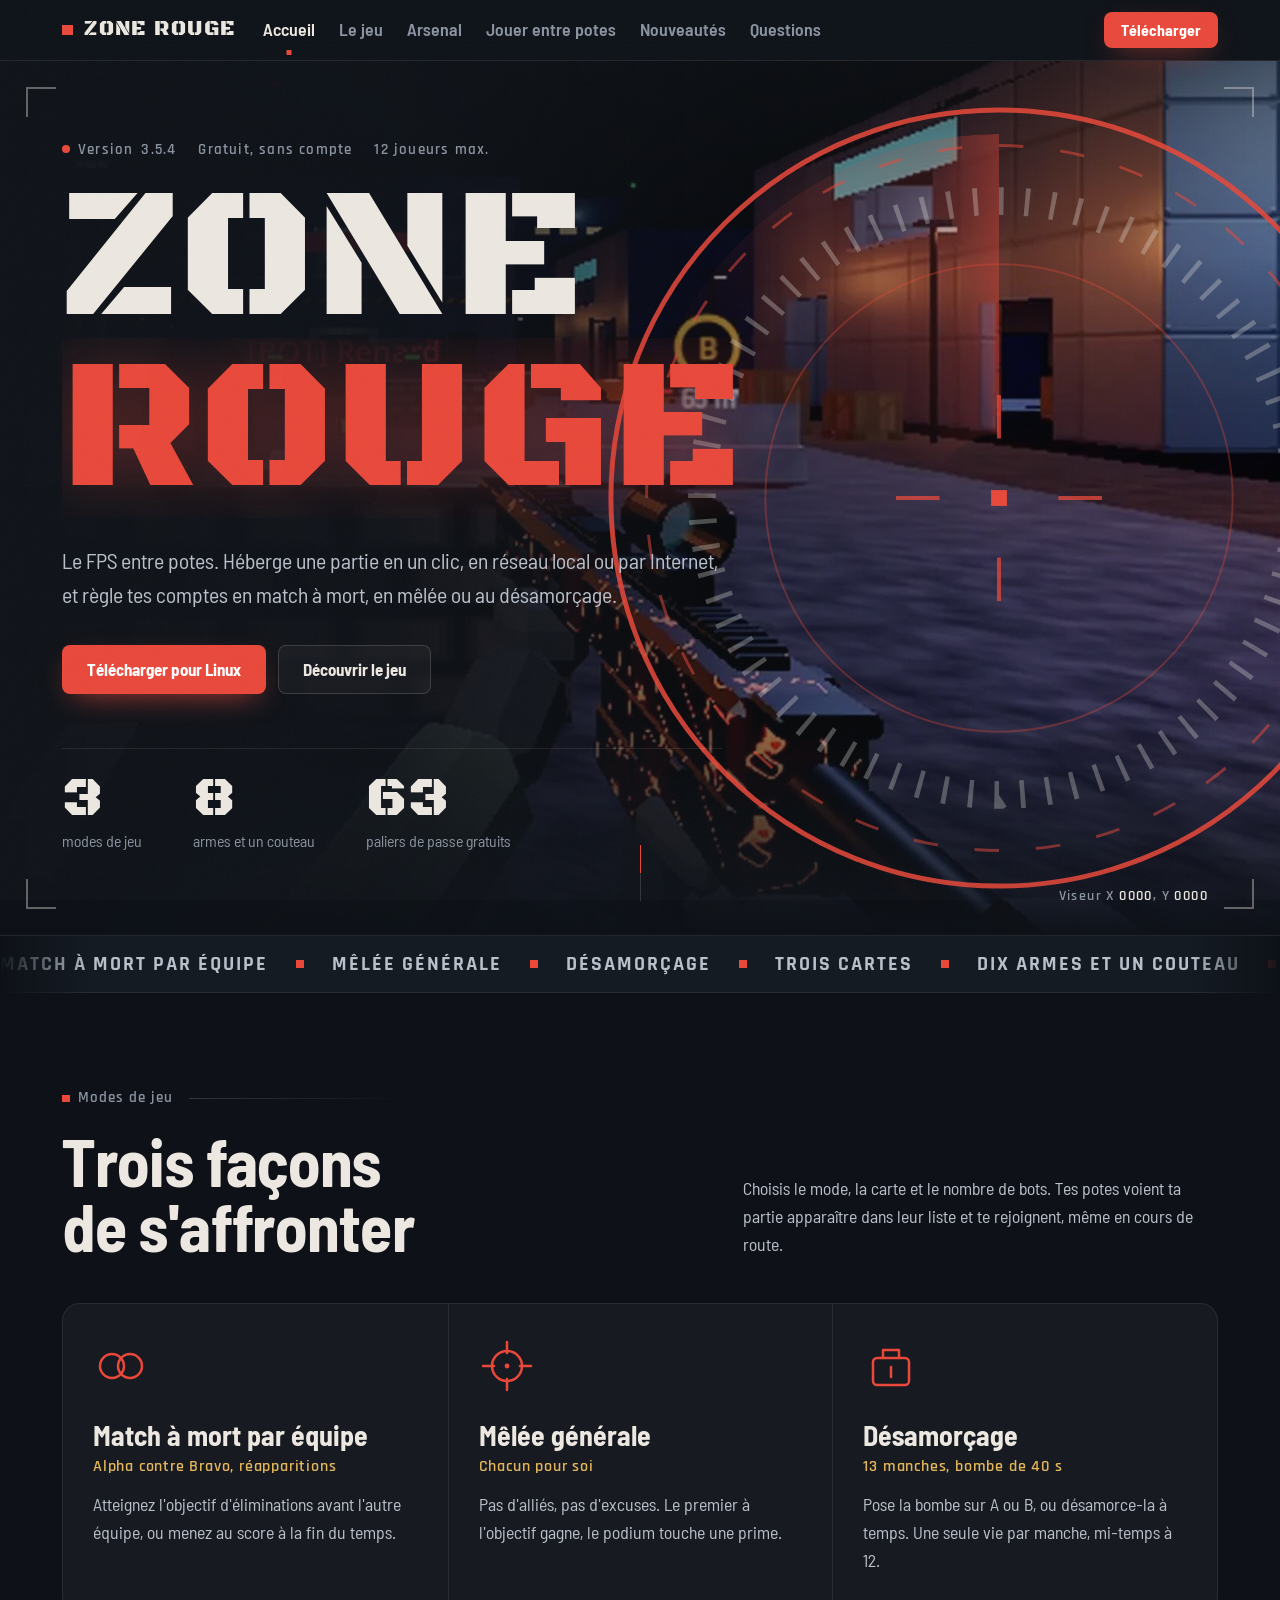
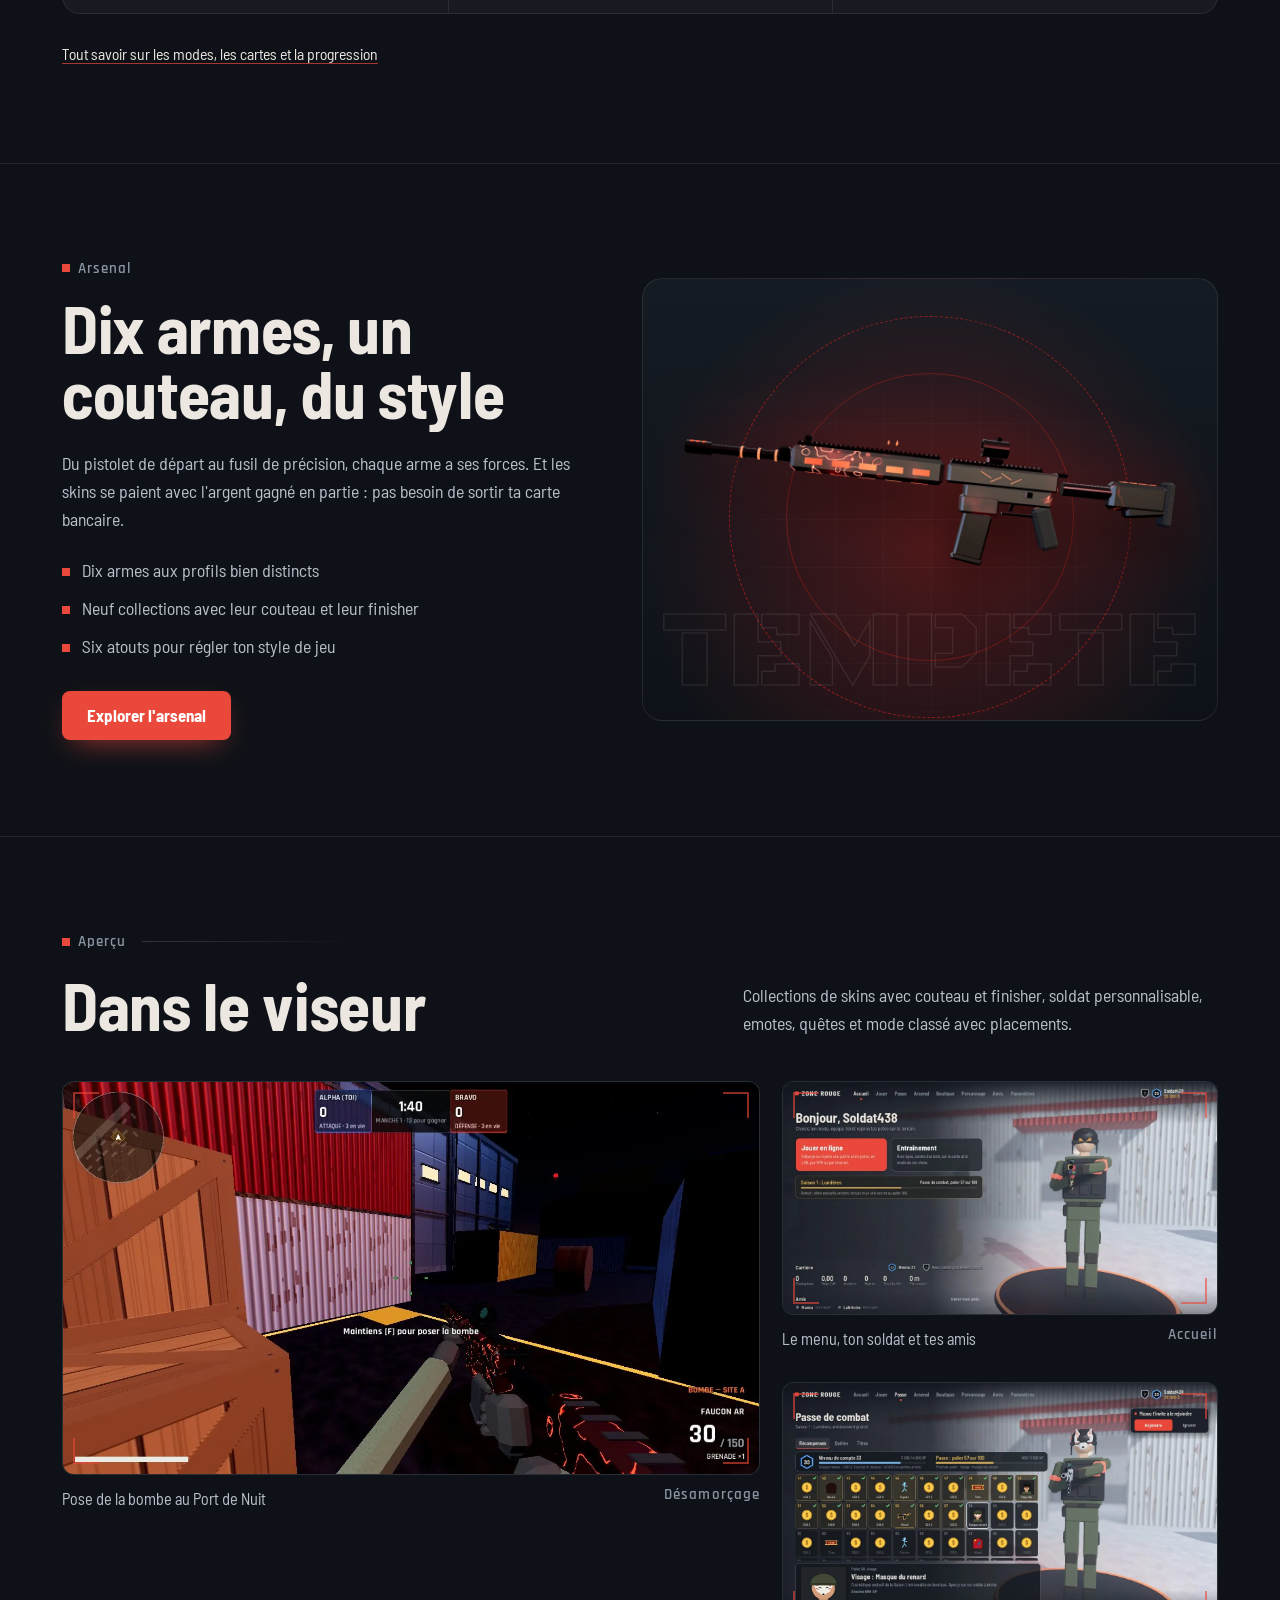
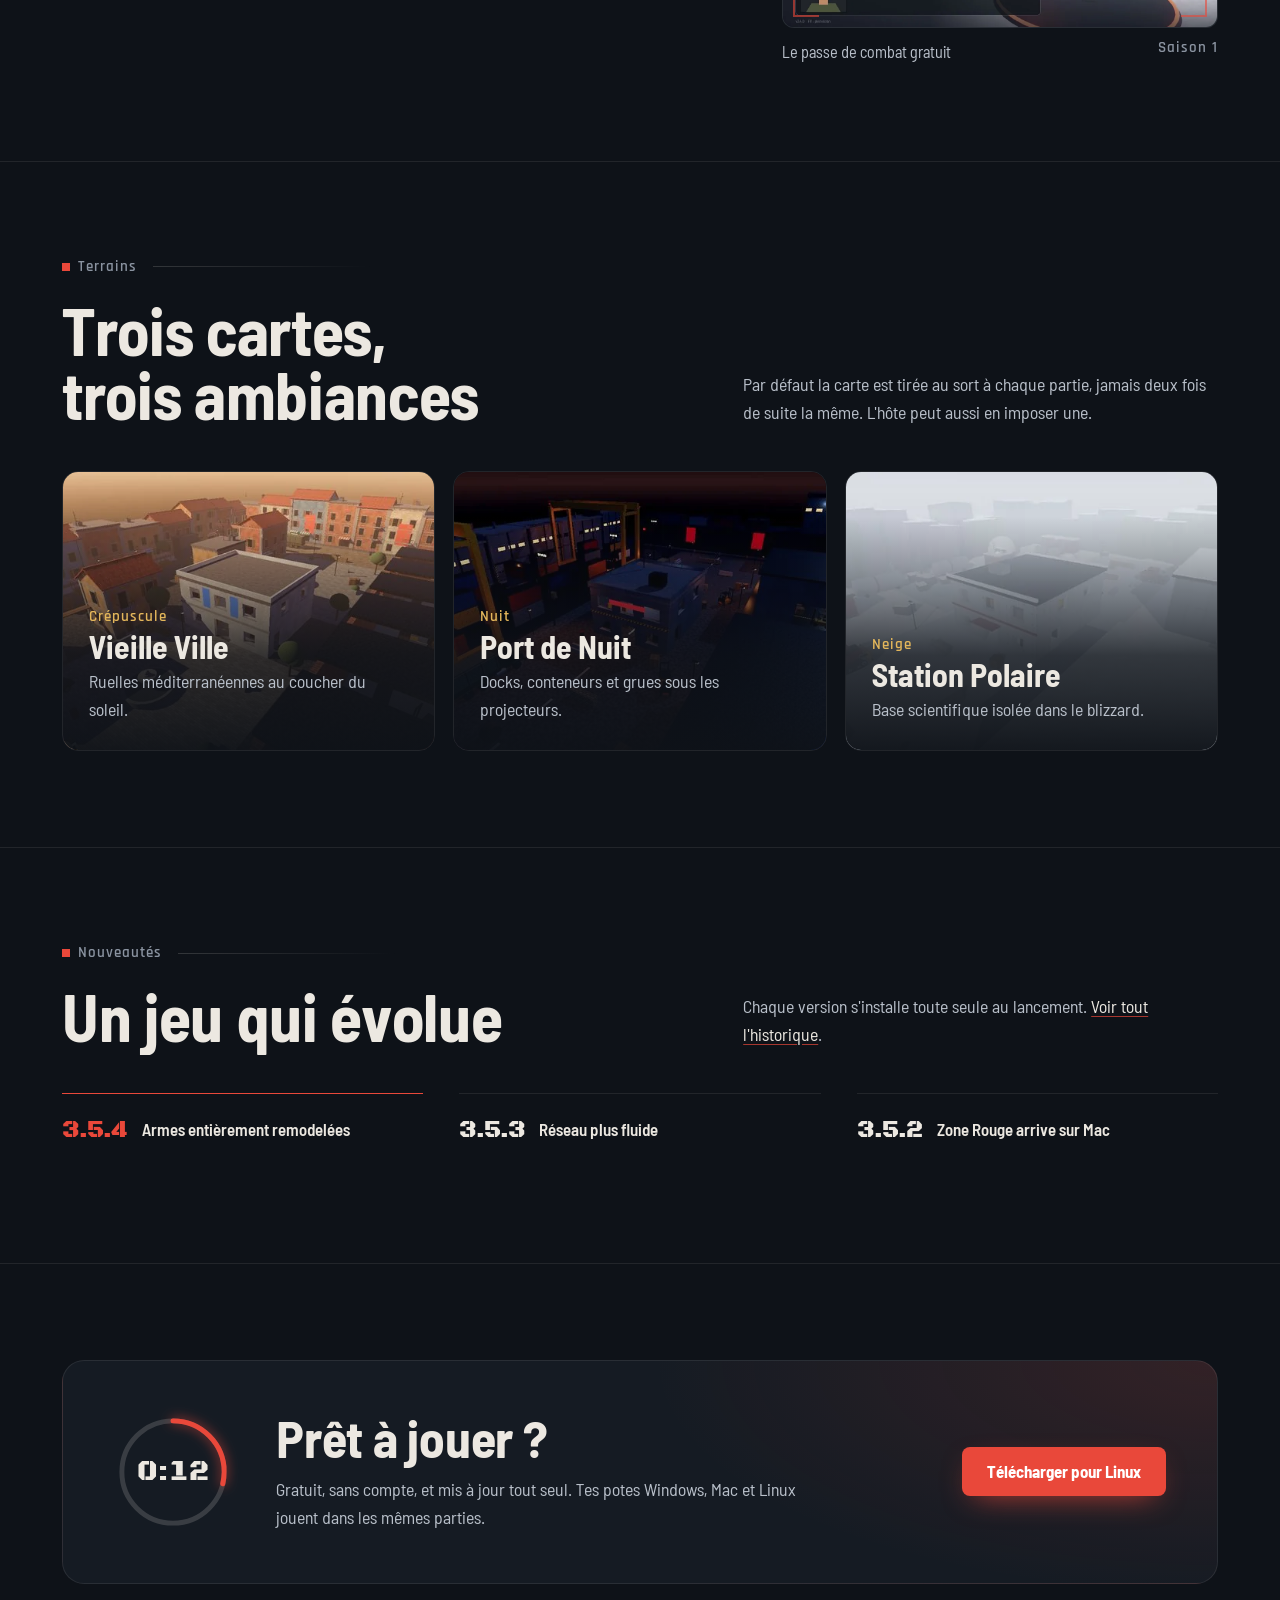
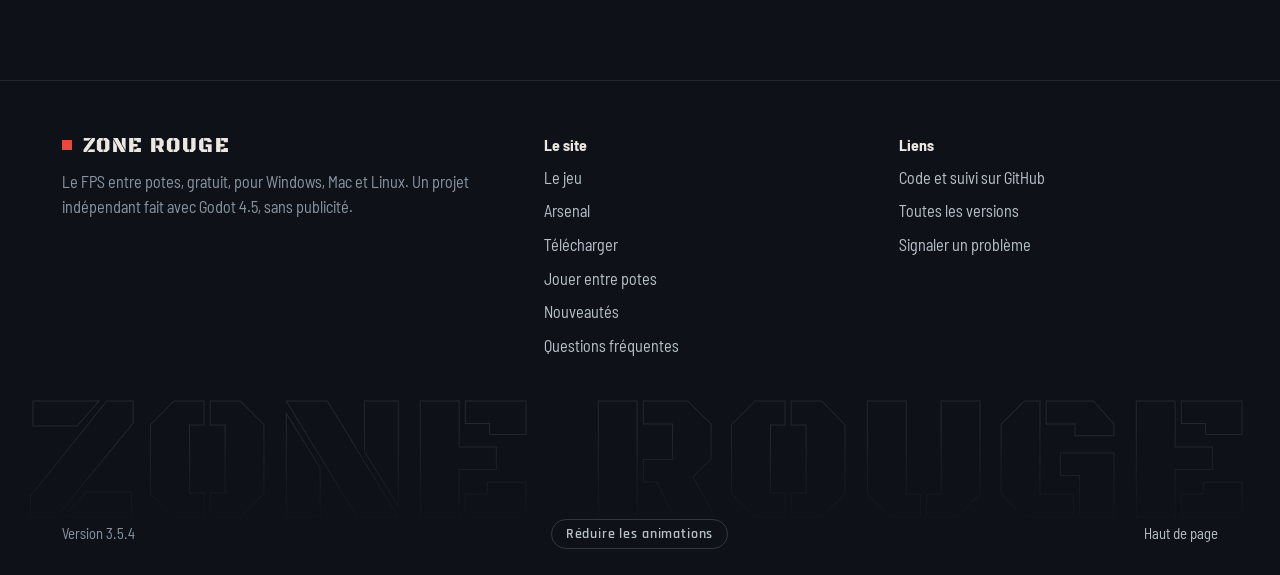
==== commit 8b6cf153: "Add files via upload" ====
--- a/index.html
+++ b/index.html
@@ -1,192 +1,192 @@
-<!doctype html>
-<html lang="fr">
-<head>
-<meta charset="utf-8">
-<meta name="viewport" content="width=device-width,initial-scale=1,viewport-fit=cover">
-<title>Zone Rouge, FPS gratuit entre potes pour Windows, Mac et Linux</title>
-<meta name="description" content="Zone Rouge est un FPS en réseau gratuit pour Windows, Mac et Linux : 3 modes, 3 cartes, passe de combat gratuit. Héberge une partie entre potes en un clic.">
-<meta name="theme-color" content="#0E1218">
-<link rel="canonical" href="https://zonerouge.online/">
-<link rel="icon" href="favicon.svg" type="image/svg+xml">
-<link rel="icon" href="favicon-48.png" sizes="48x48" type="image/png">
-<link rel="apple-touch-icon" href="apple-touch-icon.png">
-<meta property="og:type" content="website">
-<meta property="og:site_name" content="Zone Rouge">
-<meta property="og:locale" content="fr_FR">
-<meta property="og:url" content="https://zonerouge.online/">
-<meta property="og:title" content="Zone Rouge, FPS gratuit entre potes pour Windows, Mac et Linux">
-<meta property="og:description" content="Zone Rouge est un FPS en réseau gratuit pour Windows, Mac et Linux : 3 modes, 3 cartes, passe de combat gratuit. Héberge une partie entre potes en un clic.">
-<meta property="og:image" content="https://zonerouge.online/og.jpg">
-<meta property="og:image:width" content="1200">
-<meta property="og:image:height" content="630">
-<meta property="og:image:alt" content="Zone Rouge, le FPS entre potes">
-<meta name="twitter:card" content="summary_large_image">
-<meta name="twitter:title" content="Zone Rouge, FPS gratuit entre potes pour Windows, Mac et Linux">
-<meta name="twitter:description" content="Zone Rouge est un FPS en réseau gratuit pour Windows, Mac et Linux : 3 modes, 3 cartes, passe de combat gratuit. Héberge une partie entre potes en un clic.">
-<meta name="twitter:image" content="https://zonerouge.online/og.jpg">
-<script type="application/ld+json">{"@context": "https://schema.org", "@type": "VideoGame", "name": "Zone Rouge", "url": "https://zonerouge.online/", "inLanguage": "fr", "description": "Zone Rouge est un FPS en réseau gratuit pour Windows, Mac et Linux : 3 modes, 3 cartes, passe de combat gratuit. Héberge une partie entre potes en un clic.", "image": "https://zonerouge.online/og.jpg", "genre": ["FPS", "Jeu de tir", "Multijoueur"], "gamePlatform": ["Windows", "macOS", "Linux"], "operatingSystem": "Windows 10, Windows 11, macOS 11+, Linux 64 bits", "applicationCategory": "Game", "playMode": "MultiPlayer", "numberOfPlayers": {"@type": "QuantitativeValue", "minValue": 1, "maxValue": 12}, "softwareVersion": "3.5.2", "offers": {"@type": "Offer", "price": "0", "priceCurrency": "EUR", "availability": "https://schema.org/InStock", "url": "https://github.com/Titan-CyberTech/Zone_Rouge/releases/latest"}, "downloadUrl": "https://github.com/Titan-CyberTech/Zone_Rouge/releases/latest", "sameAs": ["https://github.com/Titan-CyberTech/Zone_Rouge"]}</script>
-<script type="application/ld+json">{"@context": "https://schema.org", "@type": "WebSite", "name": "Zone Rouge", "url": "https://zonerouge.online/", "inLanguage": "fr"}</script>
-<link rel="preload" href="fonts/stencil.woff2" as="font" type="font/woff2" crossorigin>
-<link rel="preload" href="fonts/barlow-400.woff2" as="font" type="font/woff2" crossorigin>
-<link rel="preload" href="fonts/barlow-700.woff2" as="font" type="font/woff2" crossorigin>
-<link rel="preload" as="image" href="img/hero.webp" type="image/webp" fetchpriority="high">
-<script>document.documentElement.classList.add("js");try{if(localStorage.getItem("zr-calme")==="1")document.documentElement.classList.add("calme")}catch(e){}setTimeout(function(){if(!window.__zr)document.documentElement.classList.remove("js")},4000)</script>
-<link rel="stylesheet" href="site.fdae9dfb.css">
-<script src="site.f120038f.js" defer></script>
-</head>
-<body id="haut">
-<a class="skip" href="#contenu">Aller au contenu</a>
-<header>
-  <div class="wrap">
-    <a class="logo" href="index.html"><span class="carre"></span>ZONE ROUGE</a>
-    <nav id="menu" aria-label="Pages du site"><a href="index.html" aria-current="page">Accueil</a><a href="le-jeu.html">Le jeu</a><a href="arsenal.html">Arsenal</a><a href="reseau.html">Jouer entre potes</a><a href="nouveautes.html">Nouveautés</a><a href="faq.html">Questions</a></nav>
-    <a class="btn prim" href="telecharger.html">Télécharger</a>
-    <button class="burger" id="burger" type="button" aria-label="Menu" aria-expanded="false" aria-controls="menu"><i></i></button>
-  </div>
-  <div class="prog" aria-hidden="true"><i></i></div>
-</header>
-<main id="contenu">
-<div class="hero">
-  <div class="hero-bg"><img src="img/hero.webp" alt="" width="1770" height="770" fetchpriority="high" decoding="async"></div>
-  <div class="zone" aria-hidden="true">
-    <div class="sweep"></div><div class="ping"></div><div class="ping" style="animation-delay:3.4s"></div>
-    <svg viewBox="0 0 400 400" fill="none">
-      <circle class="z-main" cx="200" cy="200" r="196" pathLength="1"/>
-      <circle class="z-dash" cx="200" cy="200" r="178" pathLength="360"/>
-      <circle class="z-tick" cx="200" cy="200" r="150" pathLength="360"/>
-      <circle class="z-in" cx="200" cy="200" r="118"/>
-      <path class="z-cross" d="M200 170v-22M200 230v22M170 200h-22M230 200h22"/>
-      <rect class="z-core" x="196" y="196" width="8" height="8"/>
-    </svg>
-  </div>
-  <div class="hud" aria-hidden="true"><i></i><i></i><i></i><i></i><span class="lecture">Viseur X <b data-x>0000</b>, Y <b data-y>0000</b></span></div>
-  <div class="wrap">
-    <div class="coord rise"><span><i class="live"></i>Version <span data-ver>3.5.2</span></span><span>Gratuit, sans compte</span><span>12 joueurs max.</span></div>
-    <h1><span class="sr">Zone Rouge</span><span class="l" aria-hidden="true"><span style="--i:0">Z</span><span style="--i:1">O</span><span style="--i:2">N</span><span style="--i:3">E</span></span><span class="l r" aria-hidden="true"><span style="--i:4">R</span><span style="--i:5">O</span><span style="--i:6">U</span><span style="--i:7">G</span><span style="--i:8">E</span></span></h1>
-    <p class="rise" style="--d:1">Le FPS entre potes. Héberge une partie en un clic, en réseau local ou par Internet, et règle tes comptes en match à mort, en mêlée ou au désamorçage.</p>
-    <div class="actions rise" style="--d:2">
-      <a class="btn prim" href="telecharger.html" data-adapt><span class="t">Télécharger gratuitement</span> <span class="fl">Windows · Mac · Linux</span></a>
-      <a class="btn" href="le-jeu.html">Découvrir le jeu</a>
-    </div>
-    <div class="chiffres rise" style="--d:3">
-      <div><b data-count="3" data-wait="1100">3</b><span>modes de jeu</span></div>
-      <div><b data-count="10" data-wait="1200">10</b><span>armes et un couteau</span></div>
-      <div><b data-count="100" data-wait="1300" data-dur="1800">100</b><span>paliers de passe gratuits</span></div>
-    </div>
-  </div>
-  <div class="defiler" aria-hidden="true"></div>
-</div>
-<div class="ticker" aria-hidden="true"><div class="piste"><ul><li>Match à mort par équipe</li><li>Mêlée générale</li><li>Désamorçage</li><li>Trois cartes</li><li>Dix armes et un couteau</li><li>Passe de combat gratuit</li><li>Windows, Mac et Linux</li><li>Jusqu'à 12 joueurs</li><li>Jeu à la manette</li><li>Mises à jour automatiques</li><li>Sans compte, sans publicité</li></ul><ul><li>Match à mort par équipe</li><li>Mêlée générale</li><li>Désamorçage</li><li>Trois cartes</li><li>Dix armes et un couteau</li><li>Passe de combat gratuit</li><li>Windows, Mac et Linux</li><li>Jusqu'à 12 joueurs</li><li>Jeu à la manette</li><li>Mises à jour automatiques</li><li>Sans compte, sans publicité</li></ul></div></div>
-<section id="modes">
-  <div class="wrap">
-    <div class="tete" data-io>
-      <div class="eti"><span class="carre"></span>Modes de jeu</div>
-      <h2 class="m"><span>Trois façons de s'affronter</span></h2>
-      <p class="intro">Choisis le mode, la carte et le nombre de bots. Tes potes voient ta partie apparaître dans leur liste et te rejoignent, même en cours de route.</p>
-    </div>
-    <div class="modes"><article class="mode spot" data-r style="--d:0"><svg class="ico" viewBox="0 0 56 56" aria-hidden="true"><circle class="d a1" pathLength="1" cx="19" cy="28" r="12"/><circle class="d a2" style="--d:1" pathLength="1" cx="37" cy="28" r="12"/></svg><h3>Match à mort par équipe</h3><div class="regle">Alpha contre Bravo, réapparitions</div><p>Atteignez l'objectif d'éliminations avant l'autre équipe, ou menez au score à la fin du temps.</p></article><article class="mode spot" data-r style="--d:1"><svg class="ico" viewBox="0 0 56 56" aria-hidden="true"><circle class="d" pathLength="1" cx="28" cy="28" r="15"/><g class="rot"><path class="d" style="--d:1" pathLength="1" d="M28 4v11"/><path class="d" style="--d:2" pathLength="1" d="M28 41v11"/><path class="d" style="--d:3" pathLength="1" d="M4 28h11"/><path class="d" style="--d:4" pathLength="1" d="M41 28h11"/></g><circle class="dot" cx="28" cy="28" r="2.4"/></svg><h3>Mêlée générale</h3><div class="regle">Chacun pour soi</div><p>Pas d'alliés, pas d'excuses. Le premier à l'objectif gagne, le podium touche une prime.</p></article><article class="mode spot" data-r style="--d:2"><svg class="ico" viewBox="0 0 56 56" aria-hidden="true"><g class="bomb"><rect class="d" pathLength="1" x="10" y="20" width="36" height="27" rx="4"/><path class="d" style="--d:1" pathLength="1" d="M20 20v-8h16v8"/><path class="d" style="--d:2" pathLength="1" d="M28 29v10"/></g></svg><h3>Désamorçage</h3><div class="regle">13 manches, bombe de 40 s</div><p>Pose la bombe sur A ou B, ou désamorce-la à temps. Une seule vie par manche, mi-temps à 12.</p></article></div>
-    <p class="note"><a href="le-jeu.html">Tout savoir sur les modes, les cartes et la progression</a></p>
-  </div>
-</section>
-<section id="arsenal">
-  <div class="wrap">
-    <div class="duo">
-      <div data-r>
-        <div class="eti" style="margin-bottom:18px"><span class="carre"></span>Arsenal</div>
-        <h2 class="m"><span>Dix armes, un couteau, du style</span></h2>
-        <p class="intro" style="margin-top:18px">Du pistolet de départ au fusil de précision, chaque arme a ses forces. Et les skins se paient avec l'argent gagné en partie : pas besoin de sortir ta carte bancaire.</p>
-        <ul class="liste-p">
-          <li>Dix armes aux profils bien distincts</li>
-          <li>Neuf collections avec leur couteau et leur finisher</li>
-          <li>Six atouts pour régler ton style de jeu</li>
-        </ul>
-        <a class="btn prim" href="arsenal.html">Explorer l'arsenal</a>
-      </div>
-      <div class="vitrine" data-r style="--acc:#ff261a;--d:1">
-        <div class="anneau"></div><div class="fond" aria-hidden="true" style="--em:4.915">TEMPÊTE</div>
-        <img class="flotte" src="img/skins/tempete-1.webp" width="1100" height="318" alt="Fusil Faucon avec la collection Tempête, variante Écarlate" loading="lazy" decoding="async">
-      </div>
-    </div>
-  </div>
-</section>
-<section id="apercu">
-  <div class="wrap">
-    <div class="tete" data-io>
-      <div class="eti"><span class="carre"></span>Aperçu</div>
-      <h2 class="m"><span>Dans le viseur</span></h2>
-      <p class="intro">Collections de skins avec couteau et finisher, soldat personnalisable, emotes, quêtes et mode classé avec placements.</p>
-    </div>
-    <div class="gal une">
-      <figure class="vis grande" data-r><button class="cadre" type="button" aria-label="Agrandir : Pose de la bombe au Port de Nuit"><img src="img/desamorcage.webp" alt="Pose de la bombe sur le site A au Port de Nuit" width="1280" height="720" loading="lazy" decoding="async"><i></i><i></i><i></i><i></i><span class="verrou" aria-hidden="true">Agrandir</span></button><figcaption><span>Pose de la bombe au Port de Nuit</span><span class="eti">Désamorçage</span></figcaption></figure>
-      <figure class="vis" data-r><button class="cadre" type="button" aria-label="Agrandir : Le menu, ton soldat et tes amis"><img src="img/menu.webp" alt="Menu principal avec le soldat personnalisé" width="1280" height="684" loading="lazy" decoding="async"><i></i><i></i><i></i><i></i><span class="verrou" aria-hidden="true">Agrandir</span></button><figcaption><span>Le menu, ton soldat et tes amis</span><span class="eti">Accueil</span></figcaption></figure>
-      <figure class="vis" data-r><button class="cadre" type="button" aria-label="Agrandir : Le passe de combat gratuit"><img src="img/passe.webp" alt="Passe de combat de la saison 1" width="1280" height="720" loading="lazy" decoding="async"><i></i><i></i><i></i><i></i><span class="verrou" aria-hidden="true">Agrandir</span></button><figcaption><span>Le passe de combat gratuit</span><span class="eti">Saison 1</span></figcaption></figure>
-    </div>
-  </div>
-</section>
-<section id="cartes">
-  <div class="wrap">
-    <div class="tete" data-io>
-      <div class="eti"><span class="carre"></span>Terrains</div>
-      <h2 class="m"><span>Trois cartes, trois ambiances</span></h2>
-      <p class="intro">Par défaut la carte est tirée au sort à chaque partie, jamais deux fois de suite la même. L'hôte peut aussi en imposer une.</p>
-    </div>
-    <div class="cartes"><div class="carte" data-r style="--d:0"><img src="img/carte_ville.webp" alt="" width="640" height="360" loading="lazy" decoding="async"><span class="eti">Crépuscule</span><h3>Vieille Ville</h3><p>Ruelles méditerranéennes au coucher du soleil.</p></div><div class="carte" data-r style="--d:1"><img src="img/carte_port.webp" alt="" width="640" height="360" loading="lazy" decoding="async"><span class="eti">Nuit</span><h3>Port de Nuit</h3><p>Docks, conteneurs et grues sous les projecteurs.</p></div><div class="carte" data-r style="--d:2"><img src="img/carte_arctique.webp" alt="" width="640" height="360" loading="lazy" decoding="async"><span class="eti">Neige</span><h3>Station Polaire</h3><p>Base scientifique isolée dans le blizzard.</p></div></div>
-  </div>
-</section>
-<section id="nouveautes">
-  <div class="wrap">
-    <div class="tete" data-io>
-      <div class="eti"><span class="carre"></span>Nouveautés</div>
-      <h2 class="m"><span>Un jeu qui évolue</span></h2>
-      <p class="intro">Chaque version s'installe toute seule au lancement. <a href="nouveautes.html">Voir tout l'historique</a>.</p>
-    </div>
-    <ol class="chrono"><li data-r style="--d:0"><b>3.5.2</b><p><strong>Zone Rouge arrive sur Mac</strong></p></li><li data-r style="--d:1"><b>3.5.1</b><p><strong>Petites corrections</strong></p></li><li data-r style="--d:2"><b>3.5</b><p><strong>Menus redessinés, réseau plus fiable</strong></p></li></ol>
-  </div>
-</section>
-<section class="cta-section">
-  <div class="wrap">
-    <div class="cta" data-io>
-      <div class="bombe" data-bombe aria-hidden="true"><svg viewBox="0 0 120 120"><circle class="t0" cx="60" cy="60" r="52"/><circle class="t1" cx="60" cy="60" r="52"/></svg><div class="num">0:40</div></div>
-      <div><h2 class="m"><span>Prêt à jouer ?</span></h2><p>Gratuit, sans compte, et mis à jour tout seul. Tes potes Windows, Mac et Linux jouent dans les mêmes parties.</p></div>
-      <div class="actions"><a class="btn prim" href="telecharger.html" data-adapt><span class="t">Télécharger gratuitement</span> <span class="fl">Windows · Mac · Linux</span></a></div>
-    </div>
-  </div>
-</section>
-</main>
-<footer>
-  <div class="wrap cols">
-    <div>
-      <div class="marque"><span class="carre"></span>ZONE ROUGE</div>
-      <p>Le FPS entre potes, gratuit, pour Windows, Mac et Linux. Un projet indépendant fait avec Godot 4.5, sans publicité.</p>
-    </div>
-    <div>
-      <h4>Le site</h4>
-      <ul>
-        <li><a href="le-jeu.html">Le jeu</a></li>
-        <li><a href="arsenal.html">Arsenal</a></li>
-        <li><a href="telecharger.html">Télécharger</a></li>
-        <li><a href="reseau.html">Jouer entre potes</a></li>
-        <li><a href="nouveautes.html">Nouveautés</a></li>
-        <li><a href="faq.html">Questions fréquentes</a></li>
-      </ul>
-    </div>
-    <div>
-      <h4>Liens</h4>
-      <ul>
-        <li><a href="https://github.com/Titan-CyberTech/Zone_Rouge">Code et suivi sur GitHub</a></li>
-        <li><a href="https://github.com/Titan-CyberTech/Zone_Rouge/releases">Toutes les versions</a></li>
-        <li><a href="https://github.com/Titan-CyberTech/Zone_Rouge/issues">Signaler un problème</a></li>
-      </ul>
-    </div>
-  </div>
-  <div class="mot" aria-hidden="true" style="--em:6.811">ZONE ROUGE</div>
-  <div class="wrap petit"><span>Version <span data-ver>3.5.2</span></span><button class="calme-b" type="button" data-calme aria-pressed="false">Réduire les animations</button><a href="#haut">Haut de page</a></div>
-</footer>
-<dialog class="lb" id="lb" aria-label="Capture agrandie">
-  <figure><img src="[data-uri]" alt="" width="1280" height="720"><figcaption><span class="t"></span><span class="cmp"></span></figcaption></figure>
-  <button class="lb-b lb-x" type="button" aria-label="Fermer">×</button>
-  <button class="lb-b lb-p" type="button" aria-label="Capture précédente">‹</button>
-  <button class="lb-b lb-n" type="button" aria-label="Capture suivante">›</button>
-</dialog>
-</body>
-</html>
+<!doctype html>
+<html lang="fr">
+<head>
+<meta charset="utf-8">
+<meta name="viewport" content="width=device-width,initial-scale=1,viewport-fit=cover">
+<title>Zone Rouge, FPS gratuit entre potes pour Windows, Mac et Linux</title>
+<meta name="description" content="Zone Rouge est un FPS en réseau gratuit pour Windows, Mac et Linux : 3 modes, 3 cartes, passe de combat gratuit. Héberge une partie entre potes en un clic.">
+<meta name="theme-color" content="#0E1218">
+<link rel="canonical" href="https://zonerouge.online/">
+<link rel="icon" href="favicon.svg" type="image/svg+xml">
+<link rel="icon" href="favicon-48.png" sizes="48x48" type="image/png">
+<link rel="apple-touch-icon" href="apple-touch-icon.png">
+<meta property="og:type" content="website">
+<meta property="og:site_name" content="Zone Rouge">
+<meta property="og:locale" content="fr_FR">
+<meta property="og:url" content="https://zonerouge.online/">
+<meta property="og:title" content="Zone Rouge, FPS gratuit entre potes pour Windows, Mac et Linux">
+<meta property="og:description" content="Zone Rouge est un FPS en réseau gratuit pour Windows, Mac et Linux : 3 modes, 3 cartes, passe de combat gratuit. Héberge une partie entre potes en un clic.">
+<meta property="og:image" content="https://zonerouge.online/og.jpg">
+<meta property="og:image:width" content="1200">
+<meta property="og:image:height" content="630">
+<meta property="og:image:alt" content="Zone Rouge, le FPS entre potes">
+<meta name="twitter:card" content="summary_large_image">
+<meta name="twitter:title" content="Zone Rouge, FPS gratuit entre potes pour Windows, Mac et Linux">
+<meta name="twitter:description" content="Zone Rouge est un FPS en réseau gratuit pour Windows, Mac et Linux : 3 modes, 3 cartes, passe de combat gratuit. Héberge une partie entre potes en un clic.">
+<meta name="twitter:image" content="https://zonerouge.online/og.jpg">
+<script type="application/ld+json">{"@context": "https://schema.org", "@type": "VideoGame", "name": "Zone Rouge", "url": "https://zonerouge.online/", "inLanguage": "fr", "description": "Zone Rouge est un FPS en réseau gratuit pour Windows, Mac et Linux : 3 modes, 3 cartes, passe de combat gratuit. Héberge une partie entre potes en un clic.", "image": "https://zonerouge.online/og.jpg", "genre": ["FPS", "Jeu de tir", "Multijoueur"], "gamePlatform": ["Windows", "macOS", "Linux"], "operatingSystem": "Windows 10, Windows 11, macOS 11+, Linux 64 bits", "applicationCategory": "Game", "playMode": "MultiPlayer", "numberOfPlayers": {"@type": "QuantitativeValue", "minValue": 1, "maxValue": 12}, "softwareVersion": "3.5.4", "offers": {"@type": "Offer", "price": "0", "priceCurrency": "EUR", "availability": "https://schema.org/InStock", "url": "https://github.com/Titan-CyberTech/Zone_Rouge/releases/latest"}, "downloadUrl": "https://github.com/Titan-CyberTech/Zone_Rouge/releases/latest", "sameAs": ["https://github.com/Titan-CyberTech/Zone_Rouge"]}</script>
+<script type="application/ld+json">{"@context": "https://schema.org", "@type": "WebSite", "name": "Zone Rouge", "url": "https://zonerouge.online/", "inLanguage": "fr"}</script>
+<link rel="preload" href="fonts/stencil.woff2" as="font" type="font/woff2" crossorigin>
+<link rel="preload" href="fonts/barlow-400.woff2" as="font" type="font/woff2" crossorigin>
+<link rel="preload" href="fonts/barlow-700.woff2" as="font" type="font/woff2" crossorigin>
+<link rel="preload" as="image" href="img/hero.webp" type="image/webp" fetchpriority="high">
+<script>document.documentElement.classList.add("js");try{if(localStorage.getItem("zr-calme")==="1")document.documentElement.classList.add("calme")}catch(e){}setTimeout(function(){if(!window.__zr)document.documentElement.classList.remove("js")},4000)</script>
+<link rel="stylesheet" href="site.fdae9dfb.css">
+<script src="site.f120038f.js" defer></script>
+</head>
+<body id="haut">
+<a class="skip" href="#contenu">Aller au contenu</a>
+<header>
+  <div class="wrap">
+    <a class="logo" href="index.html"><span class="carre"></span>ZONE ROUGE</a>
+    <nav id="menu" aria-label="Pages du site"><a href="index.html" aria-current="page">Accueil</a><a href="le-jeu.html">Le jeu</a><a href="arsenal.html">Arsenal</a><a href="reseau.html">Jouer entre potes</a><a href="nouveautes.html">Nouveautés</a><a href="faq.html">Questions</a></nav>
+    <a class="btn prim" href="telecharger.html">Télécharger</a>
+    <button class="burger" id="burger" type="button" aria-label="Menu" aria-expanded="false" aria-controls="menu"><i></i></button>
+  </div>
+  <div class="prog" aria-hidden="true"><i></i></div>
+</header>
+<main id="contenu">
+<div class="hero">
+  <div class="hero-bg"><img src="img/hero.webp" alt="" width="1770" height="770" fetchpriority="high" decoding="async"></div>
+  <div class="zone" aria-hidden="true">
+    <div class="sweep"></div><div class="ping"></div><div class="ping" style="animation-delay:3.4s"></div>
+    <svg viewBox="0 0 400 400" fill="none">
+      <circle class="z-main" cx="200" cy="200" r="196" pathLength="1"/>
+      <circle class="z-dash" cx="200" cy="200" r="178" pathLength="360"/>
+      <circle class="z-tick" cx="200" cy="200" r="150" pathLength="360"/>
+      <circle class="z-in" cx="200" cy="200" r="118"/>
+      <path class="z-cross" d="M200 170v-22M200 230v22M170 200h-22M230 200h22"/>
+      <rect class="z-core" x="196" y="196" width="8" height="8"/>
+    </svg>
+  </div>
+  <div class="hud" aria-hidden="true"><i></i><i></i><i></i><i></i><span class="lecture">Viseur X <b data-x>0000</b>, Y <b data-y>0000</b></span></div>
+  <div class="wrap">
+    <div class="coord rise"><span><i class="live"></i>Version <span data-ver>3.5.4</span></span><span>Gratuit, sans compte</span><span>12 joueurs max.</span></div>
+    <h1><span class="sr">Zone Rouge</span><span class="l" aria-hidden="true"><span style="--i:0">Z</span><span style="--i:1">O</span><span style="--i:2">N</span><span style="--i:3">E</span></span><span class="l r" aria-hidden="true"><span style="--i:4">R</span><span style="--i:5">O</span><span style="--i:6">U</span><span style="--i:7">G</span><span style="--i:8">E</span></span></h1>
+    <p class="rise" style="--d:1">Le FPS entre potes. Héberge une partie en un clic, en réseau local ou par Internet, et règle tes comptes en match à mort, en mêlée ou au désamorçage.</p>
+    <div class="actions rise" style="--d:2">
+      <a class="btn prim" href="telecharger.html" data-adapt><span class="t">Télécharger gratuitement</span> <span class="fl">Windows · Mac · Linux</span></a>
+      <a class="btn" href="le-jeu.html">Découvrir le jeu</a>
+    </div>
+    <div class="chiffres rise" style="--d:3">
+      <div><b data-count="3" data-wait="1100">3</b><span>modes de jeu</span></div>
+      <div><b data-count="10" data-wait="1200">10</b><span>armes et un couteau</span></div>
+      <div><b data-count="100" data-wait="1300" data-dur="1800">100</b><span>paliers de passe gratuits</span></div>
+    </div>
+  </div>
+  <div class="defiler" aria-hidden="true"></div>
+</div>
+<div class="ticker" aria-hidden="true"><div class="piste"><ul><li>Match à mort par équipe</li><li>Mêlée générale</li><li>Désamorçage</li><li>Trois cartes</li><li>Dix armes et un couteau</li><li>Passe de combat gratuit</li><li>Windows, Mac et Linux</li><li>Jusqu'à 12 joueurs</li><li>Jeu à la manette</li><li>Mises à jour automatiques</li><li>Sans compte, sans publicité</li></ul><ul><li>Match à mort par équipe</li><li>Mêlée générale</li><li>Désamorçage</li><li>Trois cartes</li><li>Dix armes et un couteau</li><li>Passe de combat gratuit</li><li>Windows, Mac et Linux</li><li>Jusqu'à 12 joueurs</li><li>Jeu à la manette</li><li>Mises à jour automatiques</li><li>Sans compte, sans publicité</li></ul></div></div>
+<section id="modes">
+  <div class="wrap">
+    <div class="tete" data-io>
+      <div class="eti"><span class="carre"></span>Modes de jeu</div>
+      <h2 class="m"><span>Trois façons de s'affronter</span></h2>
+      <p class="intro">Choisis le mode, la carte et le nombre de bots. Tes potes voient ta partie apparaître dans leur liste et te rejoignent, même en cours de route.</p>
+    </div>
+    <div class="modes"><article class="mode spot" data-r style="--d:0"><svg class="ico" viewBox="0 0 56 56" aria-hidden="true"><circle class="d a1" pathLength="1" cx="19" cy="28" r="12"/><circle class="d a2" style="--d:1" pathLength="1" cx="37" cy="28" r="12"/></svg><h3>Match à mort par équipe</h3><div class="regle">Alpha contre Bravo, réapparitions</div><p>Atteignez l'objectif d'éliminations avant l'autre équipe, ou menez au score à la fin du temps.</p></article><article class="mode spot" data-r style="--d:1"><svg class="ico" viewBox="0 0 56 56" aria-hidden="true"><circle class="d" pathLength="1" cx="28" cy="28" r="15"/><g class="rot"><path class="d" style="--d:1" pathLength="1" d="M28 4v11"/><path class="d" style="--d:2" pathLength="1" d="M28 41v11"/><path class="d" style="--d:3" pathLength="1" d="M4 28h11"/><path class="d" style="--d:4" pathLength="1" d="M41 28h11"/></g><circle class="dot" cx="28" cy="28" r="2.4"/></svg><h3>Mêlée générale</h3><div class="regle">Chacun pour soi</div><p>Pas d'alliés, pas d'excuses. Le premier à l'objectif gagne, le podium touche une prime.</p></article><article class="mode spot" data-r style="--d:2"><svg class="ico" viewBox="0 0 56 56" aria-hidden="true"><g class="bomb"><rect class="d" pathLength="1" x="10" y="20" width="36" height="27" rx="4"/><path class="d" style="--d:1" pathLength="1" d="M20 20v-8h16v8"/><path class="d" style="--d:2" pathLength="1" d="M28 29v10"/></g></svg><h3>Désamorçage</h3><div class="regle">13 manches, bombe de 40 s</div><p>Pose la bombe sur A ou B, ou désamorce-la à temps. Une seule vie par manche, mi-temps à 12.</p></article></div>
+    <p class="note"><a href="le-jeu.html">Tout savoir sur les modes, les cartes et la progression</a></p>
+  </div>
+</section>
+<section id="arsenal">
+  <div class="wrap">
+    <div class="duo">
+      <div data-r>
+        <div class="eti" style="margin-bottom:18px"><span class="carre"></span>Arsenal</div>
+        <h2 class="m"><span>Dix armes, un couteau, du style</span></h2>
+        <p class="intro" style="margin-top:18px">Du pistolet de départ au fusil de précision, chaque arme a ses forces. Et les skins se paient avec l'argent gagné en partie : pas besoin de sortir ta carte bancaire.</p>
+        <ul class="liste-p">
+          <li>Dix armes aux profils bien distincts</li>
+          <li>Neuf collections avec leur couteau et leur finisher</li>
+          <li>Six atouts pour régler ton style de jeu</li>
+        </ul>
+        <a class="btn prim" href="arsenal.html">Explorer l'arsenal</a>
+      </div>
+      <div class="vitrine" data-r style="--acc:#ff261a;--d:1">
+        <div class="anneau"></div><div class="fond" aria-hidden="true" style="--em:4.915">TEMPÊTE</div>
+        <img class="flotte" src="img/skins/tempete-1.webp" width="1100" height="318" alt="Fusil Faucon avec la collection Tempête, variante Écarlate" loading="lazy" decoding="async">
+      </div>
+    </div>
+  </div>
+</section>
+<section id="apercu">
+  <div class="wrap">
+    <div class="tete" data-io>
+      <div class="eti"><span class="carre"></span>Aperçu</div>
+      <h2 class="m"><span>Dans le viseur</span></h2>
+      <p class="intro">Collections de skins avec couteau et finisher, soldat personnalisable, emotes, quêtes et mode classé avec placements.</p>
+    </div>
+    <div class="gal une">
+      <figure class="vis grande" data-r><button class="cadre" type="button" aria-label="Agrandir : Pose de la bombe au Port de Nuit"><img src="img/desamorcage.webp" alt="Pose de la bombe sur le site A au Port de Nuit" width="1280" height="720" loading="lazy" decoding="async"><i></i><i></i><i></i><i></i><span class="verrou" aria-hidden="true">Agrandir</span></button><figcaption><span>Pose de la bombe au Port de Nuit</span><span class="eti">Désamorçage</span></figcaption></figure>
+      <figure class="vis" data-r><button class="cadre" type="button" aria-label="Agrandir : Le menu, ton soldat et tes amis"><img src="img/menu.webp" alt="Menu principal avec le soldat personnalisé" width="1280" height="684" loading="lazy" decoding="async"><i></i><i></i><i></i><i></i><span class="verrou" aria-hidden="true">Agrandir</span></button><figcaption><span>Le menu, ton soldat et tes amis</span><span class="eti">Accueil</span></figcaption></figure>
+      <figure class="vis" data-r><button class="cadre" type="button" aria-label="Agrandir : Le passe de combat gratuit"><img src="img/passe.webp" alt="Passe de combat de la saison 1" width="1280" height="720" loading="lazy" decoding="async"><i></i><i></i><i></i><i></i><span class="verrou" aria-hidden="true">Agrandir</span></button><figcaption><span>Le passe de combat gratuit</span><span class="eti">Saison 1</span></figcaption></figure>
+    </div>
+  </div>
+</section>
+<section id="cartes">
+  <div class="wrap">
+    <div class="tete" data-io>
+      <div class="eti"><span class="carre"></span>Terrains</div>
+      <h2 class="m"><span>Trois cartes, trois ambiances</span></h2>
+      <p class="intro">Par défaut la carte est tirée au sort à chaque partie, jamais deux fois de suite la même. L'hôte peut aussi en imposer une.</p>
+    </div>
+    <div class="cartes"><div class="carte" data-r style="--d:0"><img src="img/carte_ville.webp" alt="" width="640" height="360" loading="lazy" decoding="async"><span class="eti">Crépuscule</span><h3>Vieille Ville</h3><p>Ruelles méditerranéennes au coucher du soleil.</p></div><div class="carte" data-r style="--d:1"><img src="img/carte_port.webp" alt="" width="640" height="360" loading="lazy" decoding="async"><span class="eti">Nuit</span><h3>Port de Nuit</h3><p>Docks, conteneurs et grues sous les projecteurs.</p></div><div class="carte" data-r style="--d:2"><img src="img/carte_arctique.webp" alt="" width="640" height="360" loading="lazy" decoding="async"><span class="eti">Neige</span><h3>Station Polaire</h3><p>Base scientifique isolée dans le blizzard.</p></div></div>
+  </div>
+</section>
+<section id="nouveautes">
+  <div class="wrap">
+    <div class="tete" data-io>
+      <div class="eti"><span class="carre"></span>Nouveautés</div>
+      <h2 class="m"><span>Un jeu qui évolue</span></h2>
+      <p class="intro">Chaque version s'installe toute seule au lancement. <a href="nouveautes.html">Voir tout l'historique</a>.</p>
+    </div>
+    <ol class="chrono"><li data-r style="--d:0"><b>3.5.4</b><p><strong>Armes entièrement remodelées</strong></p></li><li data-r style="--d:1"><b>3.5.3</b><p><strong>Réseau plus fluide</strong></p></li><li data-r style="--d:2"><b>3.5.2</b><p><strong>Zone Rouge arrive sur Mac</strong></p></li></ol>
+  </div>
+</section>
+<section class="cta-section">
+  <div class="wrap">
+    <div class="cta" data-io>
+      <div class="bombe" data-bombe aria-hidden="true"><svg viewBox="0 0 120 120"><circle class="t0" cx="60" cy="60" r="52"/><circle class="t1" cx="60" cy="60" r="52"/></svg><div class="num">0:40</div></div>
+      <div><h2 class="m"><span>Prêt à jouer ?</span></h2><p>Gratuit, sans compte, et mis à jour tout seul. Tes potes Windows, Mac et Linux jouent dans les mêmes parties.</p></div>
+      <div class="actions"><a class="btn prim" href="telecharger.html" data-adapt><span class="t">Télécharger gratuitement</span> <span class="fl">Windows · Mac · Linux</span></a></div>
+    </div>
+  </div>
+</section>
+</main>
+<footer>
+  <div class="wrap cols">
+    <div>
+      <div class="marque"><span class="carre"></span>ZONE ROUGE</div>
+      <p>Le FPS entre potes, gratuit, pour Windows, Mac et Linux. Un projet indépendant fait avec Godot 4.5, sans publicité.</p>
+    </div>
+    <div>
+      <h4>Le site</h4>
+      <ul>
+        <li><a href="le-jeu.html">Le jeu</a></li>
+        <li><a href="arsenal.html">Arsenal</a></li>
+        <li><a href="telecharger.html">Télécharger</a></li>
+        <li><a href="reseau.html">Jouer entre potes</a></li>
+        <li><a href="nouveautes.html">Nouveautés</a></li>
+        <li><a href="faq.html">Questions fréquentes</a></li>
+      </ul>
+    </div>
+    <div>
+      <h4>Liens</h4>
+      <ul>
+        <li><a href="https://github.com/Titan-CyberTech/Zone_Rouge">Code et suivi sur GitHub</a></li>
+        <li><a href="https://github.com/Titan-CyberTech/Zone_Rouge/releases">Toutes les versions</a></li>
+        <li><a href="https://github.com/Titan-CyberTech/Zone_Rouge/issues">Signaler un problème</a></li>
+      </ul>
+    </div>
+  </div>
+  <div class="mot" aria-hidden="true" style="--em:6.811">ZONE ROUGE</div>
+  <div class="wrap petit"><span>Version <span data-ver>3.5.4</span></span><button class="calme-b" type="button" data-calme aria-pressed="false">Réduire les animations</button><a href="#haut">Haut de page</a></div>
+</footer>
+<dialog class="lb" id="lb" aria-label="Capture agrandie">
+  <figure><img src="[data-uri]" alt="" width="1280" height="720"><figcaption><span class="t"></span><span class="cmp"></span></figcaption></figure>
+  <button class="lb-b lb-x" type="button" aria-label="Fermer">×</button>
+  <button class="lb-b lb-p" type="button" aria-label="Capture précédente">‹</button>
+  <button class="lb-b lb-n" type="button" aria-label="Capture suivante">›</button>
+</dialog>
+</body>
+</html>
--- a/site.fdae9dfb.css
+++ b/site.fdae9dfb.css
@@ -1,614 +1,614 @@
-/* ==========================================================================
-   Zone Rouge : site v6
-   Identité : l'écran de briefing du jeu. Police stencil du HUD pour les titres,
-   Barlow Semi Condensed pour le texte, Rajdhani pour les petits relevés.
-   Mouvement : une seule idée (la zone qui se resserre) déclinée en anneaux,
-   verrouillage de viseur et radar. Tout se coupe avec prefers-reduced-motion.
-   ========================================================================== */
-
-@font-face{font-family:"Barlow Semi Condensed";font-style:normal;font-weight:400;font-display:swap;src:url(fonts/barlow-400.woff2) format("woff2")}
-@font-face{font-family:"Barlow Semi Condensed";font-style:normal;font-weight:500;font-display:swap;src:url(fonts/barlow-500.woff2) format("woff2")}
-@font-face{font-family:"Barlow Semi Condensed";font-style:normal;font-weight:600;font-display:swap;src:url(fonts/barlow-600.woff2) format("woff2")}
-@font-face{font-family:"Barlow Semi Condensed";font-style:normal;font-weight:700;font-display:swap;src:url(fonts/barlow-700.woff2) format("woff2")}
-@font-face{font-family:"Black Ops One";font-style:normal;font-weight:400;font-display:swap;src:url(fonts/stencil.woff2) format("woff2")}
-@font-face{font-family:"Rajdhani";font-style:normal;font-weight:600;font-display:swap;src:url(fonts/rajdhani-600.woff2) format("woff2")}
-@font-face{font-family:"Rajdhani";font-style:normal;font-weight:700;font-display:swap;src:url(fonts/rajdhani-700.woff2) format("woff2")}
-
-:root{
-  --nuit:#0E1218; --nuit2:#151B23; --nuit3:#1C2430;
-  --ligne:rgba(236,232,225,.09); --ligne2:rgba(236,232,225,.17); --verre:rgba(236,232,225,.04);
-  --craie:#ECE8E1; --doux:#B9C0CA; --brume:#8A93A0;
-  --rouge:#E9483A; --rouge-h:#F4604F; --rouge-s:rgba(233,72,58,.14); --laiton:#E3B65B;
-  --f:"Barlow Semi Condensed","Arial Narrow",Arial,sans-serif;
-  --hud:"Rajdhani","Barlow Semi Condensed","Arial Narrow",Arial,sans-serif;
-  --st:"Black Ops One",Impact,"Arial Black",sans-serif;
-  --ease:cubic-bezier(.16,.8,.2,1);
-  color-scheme:dark;
-  interpolate-size:allow-keywords;
-}
-
-/* transitions entre les pages (navigateurs qui les gèrent, sans effet ailleurs) */
-@view-transition{navigation:auto}
-::view-transition-old(root){animation:vt-out .2s ease both}
-::view-transition-new(root){animation:vt-in .35s ease both}
-@keyframes vt-out{to{opacity:0}}
-@keyframes vt-in{from{opacity:0}}
-
-*{box-sizing:border-box}
-html{scroll-behavior:smooth;scroll-padding-top:84px;-webkit-text-size-adjust:100%}
-body{margin:0;min-height:100vh;display:flex;flex-direction:column;background:var(--nuit);color:var(--craie);font:400 18px/1.55 var(--f);-webkit-font-smoothing:antialiased;overflow-x:clip}
-body::before{content:"";position:fixed;inset:0;pointer-events:none;z-index:50;opacity:.045;
-  background-image:url("data:image/svg+xml,%3Csvg xmlns='http://www.w3.org/2000/svg' width='160' height='160'%3E%3Cfilter id='n'%3E%3CfeTurbulence type='fractalNoise' baseFrequency='.9' numOctaves='2'/%3E%3C/filter%3E%3Crect width='100%25' height='100%25' filter='url(%23n)'/%3E%3C/svg%3E")}
-main{flex:1}
-img{max-width:100%}
-a{color:inherit}
-button{font:inherit}
-:focus-visible{outline:2px solid var(--rouge);outline-offset:3px;border-radius:4px}
-::selection{background:var(--rouge);color:#fff}
-.wrap{max-width:1200px;margin:0 auto;padding-left:max(22px,env(safe-area-inset-left,0px));padding-right:max(22px,env(safe-area-inset-right,0px))}
-.carre{display:inline-block;width:.5em;height:.5em;background:var(--rouge);margin-right:.55em;vertical-align:.08em;flex:none}
-.eti{font:600 15px/1.2 var(--hud);letter-spacing:.07em;color:var(--brume)}
-.sr{position:absolute;width:1px;height:1px;margin:-1px;padding:0;overflow:hidden;clip:rect(0 0 0 0);white-space:nowrap;border:0}
-.skip{position:absolute;left:-999px;top:8px;background:var(--rouge);color:#fff;padding:8px 14px;border-radius:6px;z-index:80}
-.skip:focus{left:12px}
-
-/* ---------- navigation */
-header{position:sticky;top:env(safe-area-inset-top,0px);z-index:40;background:rgba(14,18,24,.72);-webkit-backdrop-filter:blur(14px) saturate(1.25);backdrop-filter:blur(14px) saturate(1.25);border-bottom:1px solid var(--ligne);transition:background .3s,border-color .3s;view-transition-name:entete}
-header.scrolled{background:rgba(14,18,24,.92);border-bottom-color:var(--ligne2)}
-header .wrap{display:flex;align-items:center;gap:26px;padding-block:12px}
-.logo{display:flex;align-items:center;font:400 21px/1 var(--st);letter-spacing:.07em;text-decoration:none;white-space:nowrap}
-nav{display:flex;gap:24px;flex:1}
-nav a{position:relative;color:var(--brume);text-decoration:none;font-weight:600;padding-block:4px;transition:color .2s}
-nav a::after{content:"";position:absolute;left:50%;bottom:-7px;width:5px;height:5px;background:var(--rouge);transform:translateX(-50%) scale(0);transition:transform .25s var(--ease)}
-nav a:hover,nav a[aria-current="page"]{color:var(--craie)}
-nav a:hover::after,nav a[aria-current="page"]::after{transform:translateX(-50%) scale(1)}
-.prog{position:absolute;left:0;right:0;bottom:-1px;height:2px;pointer-events:none}
-.prog i{display:block;height:100%;background:var(--rouge);transform-origin:left;transform:scaleX(var(--p,0));box-shadow:0 0 10px rgba(233,72,58,.8)}
-.burger{display:none;margin-left:auto;width:42px;height:38px;padding:0;border:1px solid var(--ligne2);border-radius:8px;background:none;color:var(--craie);cursor:pointer;align-items:center;justify-content:center}
-.burger i,.burger i::before,.burger i::after{display:block;width:18px;height:2px;background:currentColor;position:relative;transition:transform .25s,background .25s,top .25s}
-.burger i::before,.burger i::after{content:"";position:absolute;left:0}
-.burger i::before{top:-6px}.burger i::after{top:6px}
-header.open .burger i{background:transparent}
-header.open .burger i::before{top:0;transform:rotate(45deg)}
-header.open .burger i::after{top:0;transform:rotate(-45deg)}
-
-/* ---------- boutons */
-.btn{position:relative;display:inline-flex;align-items:center;justify-content:center;gap:.6em;padding:14px 24px;border:1px solid var(--ligne2);border-radius:8px;background:var(--verre);color:var(--craie);font:700 17px/1.1 var(--f);text-decoration:none;cursor:pointer;overflow:hidden;transition:background .2s,transform .2s,box-shadow .2s,border-color .2s}
-.btn:hover{background:rgba(236,232,225,.1);border-color:rgba(236,232,225,.32)}
-.btn.prim{background:var(--rouge);border-color:transparent;color:#fff;box-shadow:0 10px 30px -12px rgba(233,72,58,.85)}
-.btn.prim::after{content:"";position:absolute;inset:0;background:linear-gradient(100deg,transparent 30%,rgba(255,255,255,.28) 50%,transparent 70%);transform:translateX(-120%);transition:transform .7s var(--ease);pointer-events:none}
-.btn.prim:hover{background:var(--rouge-h);transform:translateY(-1px)}
-.btn.prim:hover::after{transform:translateX(120%)}
-.btn .fl{font:600 14px/1 var(--hud);letter-spacing:.06em;opacity:.8}
-.btn .fl:empty{display:none}
-header .btn{padding:8px 16px;font-size:16px;box-shadow:none}
-.actions{display:flex;gap:12px;flex-wrap:wrap}
-
-/* ---------- animations communes */
-@keyframes spin{to{transform:rotate(360deg)}}
-@keyframes fadeIn{to{opacity:1}}
-@keyframes rise{to{opacity:1;transform:none}}
-@keyframes flotte{from{transform:translateY(0)}to{transform:translateY(-9px)}}
-@keyframes pouls{70%{box-shadow:0 0 0 10px rgba(233,72,58,0)}100%{box-shadow:0 0 0 0 rgba(233,72,58,0)}}
-.rise{opacity:0;transform:translateY(16px);animation:rise .9s var(--ease) forwards;animation-delay:calc(.85s + var(--d,0)*.1s)}
-
-/* apparition au défilement : seulement pour les éléments marqués data-r, et seulement si le script tourne */
-.js [data-r]{opacity:0;transform:translateY(26px);transition:opacity .8s var(--ease),transform .8s var(--ease);transition-delay:calc(var(--d,0)*90ms)}
-.js [data-r].in{opacity:1;transform:none}
-.m{display:block;overflow:hidden;padding-bottom:.1em;margin-bottom:-.1em}
-.m>span{display:block}
-.js .m>span{transform:translateY(108%);transition:transform .95s var(--ease)}
-.js .in .m>span,.js .m.in>span{transform:none}
-
-/* ---------- bandeau d'accueil */
-.hero{position:relative;isolation:isolate;display:flex;align-items:center;min-height:clamp(620px,92svh,920px);overflow:hidden;border-bottom:1px solid var(--ligne)}
-.hero-bg{position:absolute;z-index:-3;inset:-4% -2%;transform:translate3d(calc(var(--mx,0)*-14px),calc(var(--zs,0)*80px + var(--my,0)*-8px),0)}
-.hero-bg img{display:block;width:100%;height:100%;object-fit:cover;object-position:70% 50%;filter:saturate(.95) contrast(1.05);animation:kb 26s ease-in-out infinite alternate}
-@keyframes kb{from{transform:scale(1)}to{transform:scale(1.08) translate3d(-1.2%,.6%,0)}}
-.hero::before{content:"";position:absolute;inset:0;z-index:-2;background:linear-gradient(90deg,var(--nuit) 0%,rgba(14,18,24,.92) 30%,rgba(14,18,24,.42) 58%,rgba(14,18,24,.08) 100%),linear-gradient(0deg,var(--nuit) 0%,transparent 26%),linear-gradient(180deg,rgba(14,18,24,.55),transparent 22%)}
-.zone{position:absolute;z-index:-1;right:-9%;top:50%;width:min(88vh,880px);aspect-ratio:1;pointer-events:none;
-  transform:translate3d(calc(var(--mx,0)*-26px),calc(-50% + var(--my,0)*-18px),0) scale(calc(1 - var(--zs,0)*.55))}
-.zone svg{position:absolute;inset:0;width:100%;height:100%;overflow:visible;animation:zoneIn 2.4s var(--ease) both}
-@keyframes zoneIn{from{transform:scale(1.4);opacity:0}30%{opacity:1}to{transform:none;opacity:1}}
-.zone svg *{transform-box:fill-box;transform-origin:center}
-.zone .z-main{fill:none;stroke:var(--rouge);stroke-width:2.5;stroke-opacity:.85;stroke-dasharray:1 2;stroke-dashoffset:1;animation:trace 2.6s .2s var(--ease) forwards}
-@keyframes trace{to{stroke-dashoffset:0}}
-.zone .z-dash{fill:none;stroke:var(--rouge);stroke-opacity:.5;stroke-width:1.5;stroke-dasharray:4 6;animation:spin 160s linear infinite}
-.zone .z-tick{fill:none;stroke:var(--craie);stroke-opacity:.3;stroke-width:14;stroke-dasharray:.9 4.1;animation:spin 240s linear infinite reverse}
-.zone .z-in{fill:none;stroke:var(--rouge);stroke-opacity:.32;stroke-width:1}
-.zone .z-cross{fill:none;stroke:var(--rouge);stroke-opacity:.75;stroke-width:2}
-.zone .z-core{fill:var(--rouge)}
-.zone .sweep{position:absolute;inset:4%;border-radius:50%;background:conic-gradient(from 0deg,transparent 0 292deg,rgba(233,72,58,0) 292deg,rgba(233,72,58,.16) 350deg,rgba(233,72,58,.4) 360deg);-webkit-mask-image:radial-gradient(circle,transparent 0 12%,#000 13%);mask-image:radial-gradient(circle,transparent 0 12%,#000 13%);animation:spin 9s linear infinite}
-.zone .ping{position:absolute;inset:0;border-radius:50%;border:1.5px solid var(--rouge);opacity:0;animation:ping 5s 1.8s ease-out infinite}
-@keyframes ping{0%{transform:scale(.08);opacity:.7}100%{transform:scale(.88);opacity:0}}
-
-.hud{position:absolute;z-index:1;inset:26px;pointer-events:none}
-.hud i{position:absolute;width:30px;height:30px;border:2px solid rgba(236,232,225,.38);opacity:0;animation:fadeIn .8s 1.7s forwards}
-.hud i:nth-child(1){top:0;left:0;border-right:0;border-bottom:0}
-.hud i:nth-child(2){top:0;right:0;border-left:0;border-bottom:0}
-.hud i:nth-child(3){bottom:0;left:0;border-right:0;border-top:0}
-.hud i:nth-child(4){bottom:0;right:0;border-left:0;border-top:0}
-.hud .lecture{position:absolute;right:46px;bottom:6px;font:600 14px/1 var(--hud);letter-spacing:.1em;color:var(--brume);opacity:0;animation:fadeIn .8s 2.1s forwards}
-.hud .lecture b{color:var(--craie);font-weight:600;font-variant-numeric:tabular-nums}
-.defiler{position:absolute;z-index:1;left:50%;bottom:34px;width:1px;height:56px;background:var(--ligne2);overflow:hidden}
-.defiler::after{content:"";position:absolute;left:0;top:0;width:1px;height:50%;background:var(--rouge);animation:descend 2.4s ease-in-out infinite}
-@keyframes descend{0%{transform:translateY(-100%)}100%{transform:translateY(200%)}}
-
-.hero .wrap{position:relative;z-index:2;width:100%;padding-block:clamp(64px,9vh,110px)}
-.coord{display:flex;gap:10px 22px;flex-wrap:wrap;margin-bottom:20px;font:600 15px/1 var(--hud);letter-spacing:.08em;color:var(--brume)}
-.coord span{display:flex;align-items:center;gap:8px}
-.live{display:inline-block;width:8px;height:8px;border-radius:50%;background:var(--rouge);box-shadow:0 0 0 0 rgba(233,72,58,.6);animation:pouls 2s infinite}
-.hero h1{margin:0 0 28px;font:400 clamp(58px,min(14.5vw,22vh),198px)/.9 var(--st);letter-spacing:.015em}
-.hero h1 .l{display:block;overflow:hidden;padding:.05em .1em .02em 0;margin:-.05em 0 -.02em}
-.hero h1 .l span{display:inline-block;transform:translateY(112%);animation:lettre 1s var(--ease) forwards;animation-delay:calc(.3s + var(--i)*.07s)}
-@keyframes lettre{to{transform:none}}
-.hero h1 .r{color:var(--rouge);text-shadow:0 0 60px rgba(233,72,58,.35)}
-.hero p{max-width:30em;margin:0 0 34px;font-size:clamp(19px,2vw,22px);color:var(--doux)}
-.chiffres{display:flex;gap:clamp(24px,4vw,56px);flex-wrap:wrap;margin-top:clamp(34px,6vh,60px);padding-top:22px;border-top:1px solid var(--ligne);max-width:660px}
-.chiffres b{display:block;font:400 clamp(38px,4.4vw,56px)/1 var(--st);font-variant-numeric:tabular-nums}
-.chiffres span{color:var(--brume);font-size:16px}
-@media (hover:hover) and (pointer:fine){.hero{cursor:crosshair}.hero a,.hero button{cursor:pointer}}
-
-/* ---------- bandeau défilant */
-.ticker{position:relative;overflow:hidden;background:var(--nuit2);border-bottom:1px solid var(--ligne);-webkit-mask-image:linear-gradient(90deg,transparent,#000 7%,#000 93%,transparent);mask-image:linear-gradient(90deg,transparent,#000 7%,#000 93%,transparent)}
-.ticker .piste{display:flex;width:max-content;animation:defile 55s linear infinite}
-.ticker ul{display:flex;flex:none;margin:0;padding:0;list-style:none}
-.ticker li{display:flex;align-items:center;gap:28px;padding:18px 28px 18px 0;white-space:nowrap;font:700 20px/1 var(--hud);letter-spacing:.1em;text-transform:uppercase;color:var(--doux)}
-.ticker li::after{content:"";width:8px;height:8px;background:var(--rouge);flex:none}
-.ticker:hover .piste{animation-play-state:paused}
-@keyframes defile{to{transform:translateX(-50%)}}
-
-/* ---------- en-tête de page intérieure */
-.ph{position:relative;isolation:isolate;overflow:hidden;border-bottom:1px solid var(--ligne);padding-block:clamp(56px,8vw,104px) clamp(42px,5vw,70px)}
-.ph::before{content:"";position:absolute;inset:0;z-index:-2;background:radial-gradient(60% 130% at 92% 0%,var(--rouge-s),transparent 70%)}
-.ph::after{content:"";position:absolute;inset:0;z-index:-1;opacity:.7;background-image:linear-gradient(var(--ligne) 1px,transparent 1px),linear-gradient(90deg,var(--ligne) 1px,transparent 1px);background-size:56px 56px;-webkit-mask-image:radial-gradient(70% 90% at 85% 20%,#000,transparent 75%);mask-image:radial-gradient(70% 90% at 85% 20%,#000,transparent 75%)}
-.ph .zone-s{position:absolute;z-index:-1;right:-5%;top:50%;width:min(44vw,500px);aspect-ratio:1;transform:translateY(-50%);border-radius:50%;border:1.5px dashed rgba(233,72,58,.4);pointer-events:none;animation:spin 140s linear infinite}
-.ph .zone-s::before{content:"";position:absolute;inset:20%;border-radius:50%;border:1px solid rgba(233,72,58,.22)}
-.ph .zone-s::after{content:"";position:absolute;inset:2%;border-radius:50%;background:conic-gradient(from 0deg,transparent 0 300deg,rgba(233,72,58,.0) 300deg,rgba(233,72,58,.14) 352deg,rgba(233,72,58,.34) 360deg);animation:spin 8s linear infinite}
-.ph .eti{display:flex;align-items:center;margin-bottom:18px;opacity:0;animation:fadeIn .7s .1s forwards}
-.ph h1{margin:0 0 22px;font:400 clamp(38px,6.2vw,84px)/1 var(--st);letter-spacing:.025em;text-transform:uppercase;text-wrap:balance;max-width:16em;animation:wipe 1s .15s var(--ease) both}
-@keyframes wipe{from{clip-path:inset(-12% 100% -12% -3%)}to{clip-path:inset(-12% -3% -12% -3%)}}
-.ph p{max-width:36em;margin:0;color:var(--doux);font-size:clamp(18px,1.8vw,21px);opacity:0;transform:translateY(14px);animation:rise .9s .55s var(--ease) forwards}
-.ph .actions{margin-top:30px;opacity:0;transform:translateY(14px);animation:rise .9s .7s var(--ease) forwards}
-
-/* ---------- sections */
-section{position:relative;padding-block:clamp(64px,7.5vw,104px);border-bottom:1px solid var(--ligne)}
-.tete{display:grid;grid-template-columns:minmax(0,1.3fr) minmax(0,1fr);gap:22px 64px;align-items:end;margin-bottom:44px}
-.tete .eti{grid-column:1/-1;display:flex;align-items:center}
-.tete .eti::after{content:"";flex:1;max-width:220px;height:1px;margin-left:16px;background:linear-gradient(90deg,var(--ligne2),transparent);transform-origin:left}
-.js .tete .eti::after{transform:scaleX(0);transition:transform 1.1s .15s var(--ease)}
-.js .tete.in .eti::after{transform:none}
-h2{margin:0;font:700 clamp(38px,5.2vw,66px)/.98 var(--f);letter-spacing:-.005em;text-wrap:balance}
-.intro{margin:0;max-width:34em;color:var(--doux)}
-.intro a,.note a,.prose a,.rep a{color:var(--craie);text-decoration-color:rgba(233,72,58,.7);text-underline-offset:3px}
-.note{margin:28px 0 0;max-width:48em;color:var(--brume);font-size:16px}
-.prose{max-width:46em;color:var(--doux)}
-.prose h3{margin:34px 0 8px;color:var(--craie);font:700 26px/1.15 var(--f)}
-.prose p{margin:0 0 14px}
-.prose ul{margin:0 0 14px;padding-left:1.2em}
-.prose li{margin-bottom:6px}
-code{font-family:ui-monospace,SFMono-Regular,Consolas,Menlo,monospace;font-size:.82em;background:rgba(0,0,0,.35);padding:2px 7px;border-radius:5px;color:var(--craie);overflow-wrap:anywhere}
-.cta-section{border-bottom:0}
-
-/* ---------- modes */
-.modes{display:grid;grid-template-columns:repeat(3,minmax(0,1fr));border:1px solid var(--ligne);border-radius:18px;overflow:hidden;background:var(--verre)}
-.mode{position:relative;isolation:isolate;padding:34px 30px 38px}
-.mode+.mode{border-left:1px solid var(--ligne)}
-.spot::before{content:"";position:absolute;inset:0;z-index:-1;opacity:0;pointer-events:none;transition:opacity .35s;background:radial-gradient(340px circle at var(--mx,50%) var(--my,30%),rgba(233,72,58,.17),transparent 70%)}
-.spot:hover::before{opacity:1}
-.mode .ico{display:block;width:56px;height:56px;margin-bottom:26px;color:var(--rouge);overflow:visible}
-.ico *{fill:none;stroke:currentColor;stroke-width:2.5;stroke-linecap:round;stroke-linejoin:round;transform-box:fill-box;transform-origin:center;transition:transform .55s var(--ease)}
-.ico .dot{fill:currentColor;stroke:none}
-.js .ico .d{stroke-dasharray:1 2;stroke-dashoffset:1;transition:transform .55s var(--ease),stroke-dashoffset 1.4s var(--ease) calc(.3s + var(--d,0)*.12s)}
-.js [data-r].in .ico .d{stroke-dashoffset:0}
-.mode:hover .ico .a1{transform:translateX(6px)}
-.mode:hover .ico .a2{transform:translateX(-6px)}
-.mode:hover .ico .rot{transform:rotate(45deg)}
-.mode:hover .ico .bomb{animation:secoue .6s ease}
-@keyframes secoue{20%{transform:rotate(-4deg)}50%{transform:rotate(4deg)}80%{transform:rotate(-2deg)}}
-.mode h3{margin:0 0 6px;font:700 28px/1.1 var(--f)}
-.mode .regle{margin-bottom:14px;font:600 16px/1.3 var(--hud);letter-spacing:.05em;color:var(--laiton)}
-.mode p{margin:0;color:var(--doux)}
-
-/* ---------- captures en viseur + visionneuse */
-.gal{display:grid;grid-template-columns:repeat(2,minmax(0,1fr));gap:30px 22px}
-.gal.une{grid-template-columns:1.6fr 1fr}
-.gal.une .grande{grid-row:span 2}
-.vis{margin:0;min-width:0}
-.vis .cadre{position:relative;isolation:isolate;display:block;width:100%;padding:0;overflow:hidden;border:1px solid var(--ligne);border-radius:12px;background:var(--nuit2);color:inherit;text-align:left;cursor:zoom-in}
-.vis img{display:block;width:100%;height:auto;transition:transform .9s var(--ease),filter .5s}
-.vis .cadre:hover img,.vis .cadre:focus-visible img{transform:scale(1.035);filter:brightness(1.07)}
-.vis .cadre i{position:absolute;z-index:2;width:26px;height:26px;border:0 solid var(--rouge);opacity:.6;pointer-events:none;transition:top .6s var(--ease),left .6s var(--ease),right .6s var(--ease),bottom .6s var(--ease),opacity .4s}
-.vis .cadre i:nth-of-type(1){top:10px;left:10px;border-top-width:2px;border-left-width:2px}
-.vis .cadre i:nth-of-type(2){top:10px;right:10px;border-top-width:2px;border-right-width:2px}
-.vis .cadre i:nth-of-type(3){bottom:10px;left:10px;border-bottom-width:2px;border-left-width:2px}
-.vis .cadre i:nth-of-type(4){bottom:10px;right:10px;border-bottom-width:2px;border-right-width:2px}
-.vis .cadre:hover i,.vis .cadre:focus-visible i{opacity:1}
-.vis .cadre:hover i:nth-of-type(1),.vis .cadre:focus-visible i:nth-of-type(1){top:30px;left:30px}
-.vis .cadre:hover i:nth-of-type(2),.vis .cadre:focus-visible i:nth-of-type(2){top:30px;right:30px}
-.vis .cadre:hover i:nth-of-type(3),.vis .cadre:focus-visible i:nth-of-type(3){bottom:30px;left:30px}
-.vis .cadre:hover i:nth-of-type(4),.vis .cadre:focus-visible i:nth-of-type(4){bottom:30px;right:30px}
-.vis .verrou{position:absolute;z-index:2;left:50%;bottom:14px;padding:5px 12px 4px;border-radius:4px;background:rgba(14,18,24,.78);color:var(--craie);font:700 14px/1 var(--hud);letter-spacing:.1em;opacity:0;transform:translate(-50%,8px);transition:opacity .35s,transform .5s var(--ease)}
-.vis .cadre:hover .verrou,.vis .cadre:focus-visible .verrou{opacity:1;transform:translate(-50%,0)}
-.vis figcaption{display:flex;justify-content:space-between;gap:12px;margin-top:11px;color:var(--doux);font-size:16.5px}
-
-.lb{width:min(1280px,94vw);max-width:none;padding:0;border:0;background:transparent;color:var(--craie);overflow:visible}
-.lb::backdrop{background:rgba(6,9,13,.86);-webkit-backdrop-filter:blur(8px);backdrop-filter:blur(8px)}
-.lb[open]{animation:lbIn .35s var(--ease)}
-.lb[open]::backdrop{animation:fadeBack .3s both}
-@keyframes lbIn{from{opacity:0;transform:scale(.965) translateY(10px)}}
-@keyframes fadeBack{from{opacity:0}}
-.lb figure{margin:0}
-.lb img{display:block;width:100%;height:auto;max-height:80vh;object-fit:contain;border-radius:10px;border:1px solid var(--ligne2);background:var(--nuit)}
-.lb figcaption{display:flex;justify-content:space-between;gap:16px;margin-top:12px;font-size:17px;color:var(--doux)}
-.lb .cmp{font:600 15px/1.4 var(--hud);letter-spacing:.08em;color:var(--brume)}
-.lb-b{position:absolute;display:grid;place-items:center;width:48px;height:48px;border:1px solid var(--ligne2);border-radius:50%;background:rgba(14,18,24,.8);color:var(--craie);font-size:26px;line-height:1;cursor:pointer;transition:background .2s,border-color .2s}
-.lb-b:hover{background:var(--rouge);border-color:transparent}
-.lb-x{top:-58px;right:0}
-.lb-p{left:-62px;top:calc(50% - 40px)}
-.lb-n{right:-62px;top:calc(50% - 40px)}
-
-@media (max-width:1400px){.lb-p{left:10px}.lb-n{right:10px}.lb-p,.lb-n{top:calc(50% - 34px);background:rgba(14,18,24,.78)}}
-@media (max-width:1100px){.camos{grid-template-columns:repeat(3,minmax(0,1fr))}}
-
-/* ---------- cartes */
-.cartes{display:grid;grid-template-columns:repeat(3,minmax(0,1fr));gap:18px}
-.carte{position:relative;isolation:isolate;display:flex;flex-direction:column;justify-content:flex-end;aspect-ratio:4/3;padding:26px;overflow:hidden;border:1px solid var(--ligne);border-radius:16px}
-.carte img{position:absolute;inset:0;z-index:-3;width:100%;height:100%;object-fit:cover;transition:transform .9s var(--ease)}
-.carte::before{content:"";position:absolute;inset:0;z-index:-2;background:linear-gradient(0deg,rgba(14,18,24,.97) 0%,rgba(14,18,24,.82) 34%,rgba(14,18,24,.35) 62%,transparent 84%)}
-.carte::after{content:"";position:absolute;z-index:-1;left:50%;top:38%;width:170%;aspect-ratio:1;margin:-85% 0 0 -85%;border-radius:50%;background:conic-gradient(from 0deg,transparent 0 310deg,rgba(233,72,58,.0) 310deg,rgba(233,72,58,.2) 352deg,rgba(233,72,58,.45) 360deg);opacity:0;transition:opacity .5s;animation:spin 4.5s linear infinite;pointer-events:none}
-.carte:hover img{transform:scale(1.06)}
-.carte:hover::after{opacity:1}
-.carte .eti{color:var(--laiton)}
-.carte h3{margin:4px 0 6px;font:700 32px/1 var(--f)}
-.carte p{margin:0;color:var(--doux)}
-
-/* ---------- vitrine (armes, skins) */
-.vitrine{--vr:2.05;container-type:inline-size;position:relative;isolation:isolate;display:grid;place-items:center;overflow:hidden;aspect-ratio:2.05/1;border:1px solid var(--ligne);border-radius:20px;
-  background:radial-gradient(70% 90% at 50% 62%,color-mix(in srgb,var(--acc,#E9483A) 24%,transparent),transparent 72%),linear-gradient(180deg,var(--nuit2),var(--nuit))}
-.vitrine::before{content:"";position:absolute;inset:0;z-index:-2;opacity:.55;background-image:linear-gradient(var(--ligne) 1px,transparent 1px),linear-gradient(90deg,var(--ligne) 1px,transparent 1px);background-size:48px 48px;-webkit-mask-image:radial-gradient(60% 70% at 50% 60%,#000,transparent 80%);mask-image:radial-gradient(60% 70% at 50% 60%,#000,transparent 80%)}
-.vitrine .anneau{position:absolute;z-index:-1;left:50%;top:54%;width:min(70%,520px);aspect-ratio:1;transform:translate(-50%,-50%);border-radius:50%;border:1.5px dashed color-mix(in srgb,var(--acc,#E9483A) 50%,transparent);animation:spin 90s linear infinite}
-.vitrine .anneau::before{content:"";position:absolute;inset:14%;border-radius:50%;border:1px solid color-mix(in srgb,var(--acc,#E9483A) 30%,transparent)}
-.vitrine .fond{position:absolute;z-index:-1;left:0;right:0;bottom:5%;text-align:center;font:400 clamp(34px,calc(94cqw / var(--em,7)),170px)/.8 var(--st);color:transparent;-webkit-text-stroke:1.5px rgba(236,232,225,.09);white-space:nowrap;overflow:hidden;user-select:none;pointer-events:none}
-.vitrine>img,.vitrine .pile img{max-width:88%;max-height:calc(80cqw / var(--vr));width:auto;height:auto;filter:drop-shadow(0 26px 26px rgba(0,0,0,.6)) drop-shadow(0 0 36px color-mix(in srgb,var(--acc,#E9483A) 28%,transparent))}
-.vitrine>img.flotte{animation:flotte 7s ease-in-out infinite alternate}
-.vitrine>img,.vitrine .pile{translate:calc(var(--tx,0)*12px) calc(var(--ty,0)*7px)}
-.vitrine .anneau{translate:calc(var(--tx,0)*-16px) calc(var(--ty,0)*-9px)}
-.vitrine .fond{translate:calc(var(--tx,0)*-8px) 0}
-
-/* ---------- explorateur d'armes */
-.expl{display:grid;grid-template-columns:290px minmax(0,1fr);gap:30px;align-items:start}
-.expl-liste{position:sticky;top:96px;display:grid;gap:4px}
-.onglet{position:relative;display:grid;grid-template-columns:84px minmax(0,1fr);align-items:center;gap:12px;width:100%;padding:9px 14px 9px 12px;border:1px solid transparent;border-radius:12px;background:none;color:var(--doux);text-align:left;cursor:pointer;transition:background .25s,border-color .25s}
-.onglet img{display:block;width:84px;height:36px;object-fit:contain;filter:drop-shadow(0 4px 6px rgba(0,0,0,.5))}
-.onglet b{display:block;font:700 19px/1.1 var(--f);color:var(--craie)}
-.onglet small{display:block;margin-top:2px;font:500 15px/1.2 var(--f);color:var(--brume)}
-.onglet:hover{background:var(--verre)}
-.onglet[aria-selected="true"]{background:var(--nuit2);border-color:var(--ligne2)}
-.onglet[aria-selected="true"]::before{content:"";position:absolute;left:-1px;top:14px;bottom:14px;width:3px;border-radius:2px;background:var(--rouge)}
-.expl-scene [role="tabpanel"][hidden]{display:none}
-.arme .vitrine img{opacity:1}
-.js .arme .vitrine img{opacity:0;transform:translateX(46px) scale(.96);filter:blur(8px) drop-shadow(0 26px 26px rgba(0,0,0,.6))}
-.js .arme.on .vitrine img{opacity:1;transform:none;filter:drop-shadow(0 26px 26px rgba(0,0,0,.6)) drop-shadow(0 0 36px color-mix(in srgb,var(--acc,#E9483A) 28%,transparent));transition:opacity .7s var(--ease),transform .9s var(--ease),filter .9s var(--ease)}
-.fiche{display:grid;grid-template-columns:minmax(0,1.05fr) minmax(0,.95fr);gap:28px 44px;margin-top:28px}
-.fiche h3{margin:0;font:700 clamp(34px,4vw,46px)/1 var(--f)}
-.fiche .ligne{display:flex;align-items:center;flex-wrap:wrap;gap:10px 14px;margin:10px 0 14px}
-.puce-c{display:inline-block;padding:5px 11px 4px;border:1px solid var(--ligne2);border-radius:6px;font:700 15px/1 var(--hud);letter-spacing:.06em;color:var(--doux)}
-.prix{font:600 17px/1 var(--hud);letter-spacing:.05em;color:var(--laiton)}
-.fiche p{margin:0;color:var(--doux);max-width:32em}
-.chif{display:grid;grid-template-columns:repeat(3,minmax(0,1fr));gap:18px 20px;margin:24px 0 0;padding:0;list-style:none}
-.chif li{padding-top:10px;border-top:1px solid var(--ligne)}
-.chif b{display:block;font:400 clamp(24px,2.6vw,30px)/1.1 var(--st);color:var(--craie)}
-.chif span{font-size:15px;color:var(--brume)}
-.barres{display:grid;gap:18px;align-content:start;padding-top:6px}
-.barre{display:grid;grid-template-columns:92px minmax(0,1fr);align-items:center;gap:14px;font:600 17px/1 var(--f);color:var(--doux)}
-.jauge{position:relative;height:10px;background:var(--ligne2);-webkit-mask-image:repeating-linear-gradient(90deg,#000 0 7px,transparent 7px 10px);mask-image:repeating-linear-gradient(90deg,#000 0 7px,transparent 7px 10px)}
-.jauge i{position:absolute;left:0;top:0;bottom:0;width:calc(var(--v)*100%);background:var(--rouge)}
-.js .jauge i{width:0;transition:width 1.1s var(--ease) calc(var(--k,0)*80ms + .25s)}
-.js .on .jauge i{width:calc(var(--v)*100%)}
-
-/* ---------- camouflages classiques */
-.camos{display:grid;grid-template-columns:repeat(5,minmax(0,1fr));gap:16px}
-.camo{padding:16px;border:1px solid var(--ligne);border-radius:14px;background:var(--verre);transition:border-color .3s,transform .4s var(--ease)}
-.camo:hover{border-color:var(--ligne2);transform:translateY(-3px)}
-.camo .vit{display:grid;place-items:center;aspect-ratio:2.5/1;margin-bottom:12px;border-radius:8px;background:radial-gradient(75% 100% at 50% 72%,rgba(236,232,225,.17),rgba(236,232,225,.05) 55%,transparent 80%)}
-.camo .vit img{display:block;max-width:100%;max-height:100%;width:auto;height:auto;filter:drop-shadow(0 8px 8px rgba(0,0,0,.5))}
-.camo h3{margin:0 0 8px;font:700 21px/1.1 var(--f)}
-.camo .rang{display:flex;align-items:center;justify-content:space-between;flex-wrap:wrap;gap:6px 8px;margin-bottom:8px}
-.camo p{margin:0;color:var(--brume);font-size:15.5px}
-
-/* ---------- collections */
-@property --acc{syntax:"<color>";inherits:true;initial-value:#E9483A}
-.colls{--acc:#E9483A}
-.coll-tabs{display:flex;flex-wrap:wrap;align-items:center;gap:10px;margin-bottom:28px}
-.coll-tabs .tl{display:flex;flex-wrap:wrap;gap:10px}
-.puce{display:inline-flex;align-items:center;gap:10px;padding:10px 17px 10px 12px;border:1px solid var(--ligne2);border-radius:999px;background:none;color:var(--doux);font:600 17px/1 var(--f);cursor:pointer;transition:background .25s,border-color .25s,color .25s}
-.puce i{flex:none;width:14px;height:14px;border-radius:50%;background:linear-gradient(135deg,var(--c1),var(--c2));box-shadow:0 0 12px color-mix(in srgb,var(--c1) 60%,transparent)}
-.puce:hover{background:var(--verre);color:var(--craie)}
-.puce[aria-selected="true"]{background:var(--nuit3);border-color:var(--craie);color:var(--craie)}
-.puce.secret{border-style:dashed;color:var(--brume);cursor:default}
-.puce.secret:hover{background:none;color:var(--brume)}
-.puce.secret svg{width:14px;height:14px;fill:none;stroke:currentColor;stroke-width:2.4}
-.coll-scene [role="tabpanel"][hidden]{display:none}
-.coll{display:grid;grid-template-columns:minmax(0,1.3fr) minmax(0,1fr);gap:40px;align-items:center;transition:--acc .7s ease}
-.coll .vitrine{--vr:1.5;aspect-ratio:1.5/1}
-.coll .vitrine .pile{position:relative;display:grid;place-items:center;width:100%;height:100%}
-.coll .vitrine .pile .arme-i{max-width:90%;max-height:calc(62cqw / var(--vr));transform:translateY(-6%)}
-.coll .vitrine .pile .couteau-i{position:absolute;right:5%;bottom:7%;width:34%;max-width:none;max-height:none}
-.js .coll .vitrine .pile img{opacity:0;transition:opacity .6s var(--ease),transform .9s var(--ease);transform:translateY(18px) scale(.97)}
-.js .coll.on .vitrine .pile .arme-i{opacity:1;transform:translateY(-6%)}
-.js .coll.on .vitrine .pile .couteau-i{opacity:1;transform:none;transition-delay:.12s}
-.tier{display:inline-flex;align-items:center;padding:6px 11px 5px;border:1px solid color-mix(in srgb,var(--t) 55%,transparent);border-radius:6px;background:color-mix(in srgb,var(--t) 11%,transparent);color:var(--t);font:700 15px/1 var(--hud);letter-spacing:.07em}
-.coll h3{margin:14px 0 10px;font:700 clamp(36px,4.4vw,54px)/1 var(--f)}
-.coll p{margin:0 0 16px;color:var(--doux);max-width:30em}
-.coll dl{display:grid;grid-template-columns:auto 1fr;gap:6px 16px;margin:0 0 20px}
-.coll dt{color:var(--brume);font-size:16px}
-.coll dd{margin:0;font-weight:600}
-.vars{display:flex;align-items:center;gap:10px;flex-wrap:wrap}
-.vars button{width:36px;height:36px;padding:0;border:2px solid transparent;border-radius:50%;background:linear-gradient(135deg,var(--c1),var(--c2));cursor:pointer;box-shadow:0 0 0 2px var(--nuit),0 0 0 3px var(--ligne2);transition:box-shadow .25s,transform .25s}
-.vars button:hover{transform:scale(1.08)}
-.vars button[aria-pressed="true"]{box-shadow:0 0 0 2px var(--nuit),0 0 0 4px var(--craie)}
-.vars .nom{margin-left:6px;font:600 17px/1 var(--f);color:var(--doux)}
-
-/* ---------- soldat à faire tourner */
-.soldat{display:grid;grid-template-columns:minmax(0,1fr) minmax(0,1.05fr);gap:56px;align-items:center}
-.vue3d{position:relative;isolation:isolate;aspect-ratio:1/.98;overflow:hidden;border:1px solid var(--ligne);border-radius:20px;background:radial-gradient(60% 60% at 50% 58%,rgba(233,72,58,.15),transparent 70%),linear-gradient(180deg,var(--nuit2),var(--nuit));touch-action:pan-y;cursor:grab;user-select:none;-webkit-user-select:none}
-.vue3d.drag{cursor:grabbing}
-.vue3d::before{content:"";position:absolute;inset:0;z-index:-1;opacity:.5;background-image:linear-gradient(var(--ligne) 1px,transparent 1px),linear-gradient(90deg,var(--ligne) 1px,transparent 1px);background-size:44px 44px;-webkit-mask-image:radial-gradient(55% 65% at 50% 62%,#000,transparent 80%);mask-image:radial-gradient(55% 65% at 50% 62%,#000,transparent 80%)}
-.vue3d .sol{position:absolute;z-index:-1;left:50%;bottom:6%;width:62%;height:13%;transform:translateX(-50%);border-radius:50%;border:1.5px dashed rgba(233,72,58,.55);background:radial-gradient(closest-side,rgba(233,72,58,.28),transparent)}
-.vue3d .frames{position:absolute;left:50%;top:4%;height:92%;aspect-ratio:var(--ar,1.05);transform:translateX(-50%);pointer-events:none}
-.vue3d .frames img{position:absolute;inset:0;width:100%;height:100%;opacity:0;filter:drop-shadow(0 16px 18px rgba(0,0,0,.55));-webkit-user-drag:none}
-.vue3d .frames img.v{opacity:1}
-.vue3d .astuce{position:absolute;left:50%;bottom:16px;display:flex;align-items:center;gap:8px;transform:translateX(-50%);padding:6px 13px 5px;border-radius:999px;background:rgba(14,18,24,.75);font:600 14px/1 var(--hud);letter-spacing:.08em;color:var(--doux);transition:opacity .5s}
-.vue3d.drag .astuce,.vue3d.vu .astuce{opacity:0}
-.tenues{display:flex;flex-wrap:wrap;gap:10px;margin:26px 0 0;padding:0;list-style:none}
-.tenue{display:inline-flex;align-items:center;gap:10px;padding:9px 16px 9px 11px;border:1px solid var(--ligne2);border-radius:999px;background:none;color:var(--doux);font:600 17px/1 var(--f);cursor:pointer;transition:background .25s,border-color .25s,color .25s}
-.tenue i{flex:none;width:14px;height:14px;border-radius:50%;background:var(--c)}
-.tenue small{font:600 13px/1 var(--hud);letter-spacing:.06em;color:var(--laiton)}
-.tenue:hover{background:var(--verre);color:var(--craie)}
-.tenue[aria-pressed="true"]{background:var(--nuit3);border-color:var(--craie);color:var(--craie)}
-
-/* ---------- paliers du passe */
-.passe{margin-top:64px}
-.paliers-t{display:flex;align-items:baseline;gap:14px;margin-bottom:18px}
-.paliers-t b{font:400 clamp(44px,5vw,64px)/1 var(--st);font-variant-numeric:tabular-nums}
-.paliers-t span{color:var(--doux);font-size:20px}
-.paliers{display:grid;grid-template-columns:repeat(20,minmax(0,1fr));gap:6px}
-.paliers i{aspect-ratio:1;border-radius:3px;background:rgba(233,72,58,.78)}
-.paliers i:last-child{background:var(--laiton);box-shadow:0 0 20px rgba(227,182,91,.7)}
-.js .paliers i{background:var(--ligne2);box-shadow:none}
-.js .paliers.in i{animation:allume .5s calc(var(--i)*14ms) both}
-.js .paliers.in i:last-child{animation-name:allumeOr}
-@keyframes allume{0%{background:var(--ligne2)}45%{background:var(--rouge);box-shadow:0 0 14px rgba(233,72,58,.95)}100%{background:rgba(233,72,58,.78);box-shadow:none}}
-@keyframes allumeOr{0%{background:var(--ligne2)}45%{background:#fff;box-shadow:0 0 30px rgba(255,255,255,.9)}100%{background:var(--laiton);box-shadow:0 0 20px rgba(227,182,91,.7)}}
-.paliers-n{display:flex;justify-content:space-between;margin-top:14px;color:var(--brume);font-size:16px}
-
-/* ---------- points forts et atouts */
-.feat{display:grid;grid-template-columns:repeat(3,minmax(0,1fr));gap:36px 28px}
-.feat>div{padding-top:20px;border-top:2px solid var(--ligne)}
-.feat>div:nth-child(-n+3){border-top-color:rgba(233,72,58,.55)}
-.feat svg{display:block;width:40px;height:40px;margin-bottom:14px;color:var(--rouge);fill:none;stroke:currentColor;stroke-width:2.2;stroke-linecap:round;stroke-linejoin:round}
-.feat h3{margin:0 0 8px;font:700 25px/1.15 var(--f)}
-.feat p{margin:0;color:var(--doux)}
-.atouts{display:grid;grid-template-columns:repeat(3,minmax(0,1fr));gap:18px}
-.atout{position:relative;isolation:isolate;display:flex;flex-direction:column;align-items:flex-start;padding:26px;border:1px solid var(--ligne);border-radius:16px;background:var(--verre);transition:border-color .3s,transform .4s var(--ease)}
-.atout:hover{border-color:rgba(233,72,58,.5);transform:translateY(-3px)}
-.atout svg{display:block;width:44px;height:44px;margin-bottom:16px;color:var(--rouge);fill:none;stroke:currentColor;stroke-width:2.2;stroke-linecap:round;stroke-linejoin:round}
-.atout h3{margin:0 0 6px;font:700 25px/1.1 var(--f)}
-.atout p{margin:0 0 16px;color:var(--doux)}
-.atout .prix{margin-top:auto}
-
-/* ---------- vitrine d'accueil (arsenal) */
-.duo{display:grid;grid-template-columns:minmax(0,1fr) minmax(0,1.1fr);gap:56px;align-items:center}
-.duo h2{margin-bottom:18px}
-.liste-p{margin:24px 0 30px;padding:0;list-style:none;display:grid;gap:10px;color:var(--doux)}
-.liste-p li{display:flex;gap:12px;align-items:baseline}
-.liste-p li::before{content:"";flex:none;width:8px;height:8px;background:var(--rouge);transform:translateY(-1px)}
-.duo .vitrine{--vr:1.3;aspect-ratio:1.3/1}
-
-/* ---------- nouveautés */
-.chrono{list-style:none;margin:0;padding:0;display:grid;grid-template-columns:repeat(3,minmax(0,1fr));gap:0 36px}
-.chrono li{display:grid;grid-template-columns:64px minmax(0,1fr);gap:16px;padding:22px 0;border-top:1px solid var(--ligne)}
-.chrono li:first-child{border-top-color:var(--rouge)}
-.chrono b{font:400 24px/1.2 var(--st);color:var(--craie)}
-.chrono li:first-child b{color:var(--rouge)}
-.chrono p{margin:0;color:var(--doux);font-size:17px}
-.chrono strong{color:var(--craie);font-weight:600}
-.versions{--lx:171px;position:relative}
-.versions::before,.versions::after{content:"";position:absolute;left:var(--lx);top:0;bottom:0;width:2px;background:var(--ligne)}
-.versions::after{background:var(--rouge);bottom:auto;height:calc(var(--tp,0)*100%);box-shadow:0 0 12px rgba(233,72,58,.7)}
-.versions article{position:relative;display:grid;grid-template-columns:150px minmax(0,1fr);gap:8px 44px;padding:38px 0}
-.versions article::before{content:"";position:absolute;left:calc(var(--lx) - 5px);top:48px;width:12px;height:12px;background:var(--nuit);border:2px solid var(--ligne2);transition:background .4s,border-color .4s,box-shadow .4s,transform .4s var(--ease)}
-.versions article.on::before{background:var(--rouge);border-color:var(--rouge);box-shadow:0 0 0 6px rgba(233,72,58,.2);transform:rotate(45deg)}
-html:not(.js) .versions{--tp:1}
-html:not(.js) .versions article::before{background:var(--rouge);border-color:var(--rouge)}
-.versions .v{font:400 clamp(28px,3vw,38px)/1 var(--st);color:var(--craie)}
-.versions article:first-child .v{color:var(--rouge)}
-.versions .v small{display:block;margin-top:10px;font:600 14px/1 var(--hud);letter-spacing:.06em;color:var(--brume)}
-.versions h2{margin:0 0 10px;font-size:clamp(26px,3vw,34px);line-height:1.1}
-.versions ul{margin:0;padding-left:1.2em;max-width:46em;color:var(--doux)}
-.versions li{margin-bottom:6px}
-.versions li strong{color:var(--craie);font-weight:600}
-
-/* ---------- téléchargement */
-.dl{display:grid;grid-template-columns:repeat(3,minmax(0,1fr));gap:20px}
-.sys{position:relative;isolation:isolate;display:flex;flex-direction:column;gap:18px;padding:32px;border:1px solid var(--ligne);border-radius:18px;background:var(--nuit2);transition:border-color .3s,box-shadow .3s}
-.sys .haut{display:flex;flex-wrap:wrap;align-items:center;justify-content:space-between;gap:6px 12px}
-.sys .haut .eti{white-space:nowrap}
-.sys h3{margin:0;font:700 32px/1 var(--f)}
-.sys .tag{display:none;margin-left:10px;font:700 14px/1 var(--hud);letter-spacing:.07em;color:var(--rouge);white-space:nowrap}
-.sys.pour-toi{border-color:rgba(233,72,58,.55);box-shadow:0 0 0 1px rgba(233,72,58,.25),0 28px 70px -34px rgba(233,72,58,.55)}
-.sys.pour-toi .tag{display:inline}
-.sys ol{display:grid;gap:12px;margin:0;padding:0;list-style:none;counter-reset:e;color:var(--doux)}
-.sys li{display:grid;grid-template-columns:28px minmax(0,1fr);gap:10px;counter-increment:e}
-.sys li::before{content:counter(e);display:grid;place-items:center;height:26px;border:1px solid rgba(233,72,58,.45);border-radius:6px;color:var(--rouge);font:700 15px/1 var(--hud)}
-.sys .btn{align-self:flex-start;margin-top:auto}
-.conf{display:grid;grid-template-columns:repeat(3,minmax(0,1fr));gap:20px}
-.conf>div{padding-top:18px;border-top:2px solid var(--ligne)}
-.conf h3{margin:0 0 8px;font:700 26px/1.1 var(--f)}
-.conf ul{margin:0;padding-left:1.15em;color:var(--doux)}
-
-/* ---------- jouer entre potes */
-.voies{display:grid;grid-template-columns:repeat(3,minmax(0,1fr));gap:18px}
-.voie{position:relative;isolation:isolate;display:flex;flex-direction:column;gap:10px;padding:26px 26px 28px;border:1px solid var(--ligne);border-radius:18px;background:var(--nuit2)}
-.voie .eti{color:var(--laiton)}
-.voie h3{margin:0;font:700 28px/1.1 var(--f)}
-.voie p{margin:0;color:var(--doux)}
-.voie ul{margin:6px 0 0;padding-left:1.15em;color:var(--doux)}
-.voie li{margin-bottom:4px}
-.schema{display:block;width:100%;height:auto;margin:0 0 6px;overflow:visible}
-.schema .g-l{fill:none;stroke:var(--brume);stroke-width:1.6;stroke-linecap:round}
-.schema .flux{fill:none;stroke:var(--rouge);stroke-width:2;stroke-linecap:round;stroke-dasharray:3 9;animation:flux 1.3s linear infinite}
-@keyframes flux{to{stroke-dashoffset:-24}}
-.schema .noeud{fill:var(--nuit3);stroke:var(--craie);stroke-width:1.8}
-.schema .pl{fill:var(--craie)}
-.schema .led{fill:var(--rouge)}
-.schema .wifi{fill:none;stroke:var(--rouge);stroke-width:2.2;stroke-linecap:round;animation:wifi 2.4s ease-in-out infinite}
-@keyframes wifi{0%,100%{opacity:.2}50%{opacity:1}}
-.schema .halo{fill:none;stroke:var(--rouge);stroke-width:1.5;transform-box:fill-box;transform-origin:center;animation:halo 3s ease-out infinite}
-@keyframes halo{0%{transform:scale(.6);opacity:.8}100%{transform:scale(1.7);opacity:0}}
-.schema text{fill:var(--craie);font:400 13px var(--st);letter-spacing:.04em}
-.schema .s-t{fill:var(--brume);font:600 12px var(--hud);letter-spacing:.08em}
-.reseau{display:grid;grid-template-columns:repeat(3,minmax(0,1fr));gap:18px}
-.port{padding-top:20px;border-top:2px solid var(--ligne)}
-.port:first-child{border-top-color:var(--rouge)}
-.port b{display:block;margin-bottom:8px;font:400 clamp(34px,4vw,48px)/1 var(--st);letter-spacing:.02em}
-.port span{color:var(--doux)}
-
-/* ---------- questions */
-.faq{max-width:860px;border-top:1px solid var(--ligne)}
-.faq details{border-bottom:1px solid var(--ligne)}
-.faq summary{display:flex;align-items:center;justify-content:space-between;gap:20px;padding:22px 0;list-style:none;font:600 22px/1.25 var(--f);cursor:pointer;transition:color .2s}
-.faq summary::-webkit-details-marker{display:none}
-.faq summary::after{content:"";flex:none;width:12px;height:12px;background:var(--rouge);transition:transform .35s var(--ease);clip-path:polygon(40% 0,60% 0,60% 40%,100% 40%,100% 60%,60% 60%,60% 100%,40% 100%,40% 60%,0 60%,0 40%,40% 40%)}
-.faq details[open] summary::after{transform:rotate(45deg)}
-.faq summary:hover{color:#fff}
-.faq details::details-content{block-size:0;overflow:hidden;transition:block-size .4s var(--ease),content-visibility .4s allow-discrete}
-.faq details[open]::details-content{block-size:auto}
-.faq .rep{padding:0 40px 24px 0;max-width:46em;color:var(--doux)}
-.faq .rep p{margin:0}
-
-/* ---------- appel final avec chrono */
-.cta{position:relative;isolation:isolate;display:grid;grid-template-columns:auto minmax(0,1fr) auto;align-items:center;gap:28px 44px;overflow:hidden;padding:clamp(26px,4vw,52px);border:1px solid var(--ligne);border-radius:22px;background:radial-gradient(70% 150% at 100% 0%,var(--rouge-s),transparent 70%),var(--nuit2)}
-.cta h2{margin:0 0 8px;font-size:clamp(32px,4.2vw,52px)}
-.cta p{margin:0;max-width:30em;color:var(--doux)}
-.bombe{position:relative;width:118px;height:118px}
-.bombe svg{display:block;width:100%;height:100%;transform:rotate(-90deg);overflow:visible}
-.bombe .t0{fill:none;stroke:var(--ligne2);stroke-width:5}
-.bombe .t1{fill:none;stroke:var(--rouge);stroke-width:5;stroke-linecap:round;stroke-dasharray:326.7;stroke-dashoffset:var(--o,0);filter:drop-shadow(0 0 6px rgba(233,72,58,.75))}
-.bombe .num{position:absolute;inset:0;display:grid;place-items:center;font:400 28px/1 var(--st);font-variant-numeric:tabular-nums}
-.bombe.boum .t1{stroke:#fff;filter:drop-shadow(0 0 16px #fff)}
-.bombe.boum .num{color:var(--rouge);animation:clignote .3s steps(2) 3}
-@keyframes clignote{50%{opacity:.2}}
-.cta .btn.prim.alerte{animation:alerte .9s ease 2}
-@keyframes alerte{50%{box-shadow:0 0 0 10px rgba(233,72,58,.25),0 10px 30px -12px rgba(233,72,58,.85);transform:scale(1.04)}}
-
-/* ---------- pied de page */
-footer{overflow:hidden;border-top:1px solid var(--ligne)}
-footer .wrap.cols{display:grid;grid-template-columns:1.4fr 1fr 1fr;gap:36px;align-items:start;padding-top:56px;color:var(--brume);font-size:16.5px}
-footer h4{margin:0 0 12px;color:var(--craie);font:700 16px/1 var(--f)}
-footer ul{display:grid;gap:8px;margin:0;padding:0;list-style:none}
-footer a{color:var(--doux);text-decoration:none}
-footer a:hover{color:var(--craie);text-decoration:underline}
-footer .marque{margin-bottom:12px;color:var(--craie);font:400 20px/1 var(--st);letter-spacing:.07em}
-footer .marque+p{margin:0;max-width:26em}
-.mot{margin:34px 0 -.12em;font:400 calc(96vw / var(--em,7.8))/.82 var(--st);letter-spacing:.02em;text-align:center;white-space:nowrap;color:transparent;-webkit-text-stroke:1px rgba(236,232,225,.1);user-select:none;-webkit-mask-image:linear-gradient(180deg,#000 25%,transparent 96%);mask-image:linear-gradient(180deg,#000 25%,transparent 96%)}
-.calme-b{padding:7px 14px;border:1px solid var(--ligne2);border-radius:999px;background:none;color:var(--doux);font:600 14px/1 var(--hud);letter-spacing:.06em;cursor:pointer;transition:background .2s,color .2s}
-.calme-b:hover{background:var(--verre);color:var(--craie)}
-.calme-b[aria-pressed="true"]{background:var(--nuit3);border-color:var(--craie);color:var(--craie)}
-footer .petit{align-items:center;display:flex;justify-content:space-between;gap:12px;flex-wrap:wrap;margin-top:-14px;padding-bottom:26px;position:relative;font-size:15px;color:var(--brume)}
-
-/* ---------- adaptation */
-@media (max-width:1100px){
-  .burger{display:inline-flex}
-  header .wrap{gap:12px}
-  header .wrap>.btn{margin-left:auto}
-  nav{display:none;position:absolute;left:0;right:0;top:100%;flex-direction:column;gap:0;padding:6px max(22px,env(safe-area-inset-left,0px)) 16px;background:#0E1218;border-bottom:1px solid var(--ligne)}
-  header.open nav{display:flex}
-  nav a{padding:14px 0 14px 16px;border-top:1px solid var(--ligne);font-size:19px}
-  nav a:first-child{border-top:0}
-  nav a::after{left:0;bottom:auto;top:50%;transform:translateY(-50%) scale(0)}
-  nav a:hover::after,nav a[aria-current="page"]::after{transform:translateY(-50%) scale(1)}
-}
-@media (max-width:980px){
-  .dl{grid-template-columns:minmax(0,1fr)}
-  .expl{grid-template-columns:minmax(0,1fr)}
-  .expl-scene{min-width:0}
-  .expl-liste{position:static;display:flex;gap:8px;min-width:0;overflow-x:auto;overscroll-behavior-x:contain;padding-bottom:8px;margin-inline:-22px;padding-inline:22px;scroll-snap-type:x proximity;scrollbar-width:none}
-  .expl-liste::-webkit-scrollbar{display:none}
-  .onglet{flex:none;width:auto;min-width:190px;scroll-snap-align:start;border-color:var(--ligne)}
-  .fiche{grid-template-columns:minmax(0,1fr)}
-  .coll{grid-template-columns:minmax(0,1fr)}
-  .soldat{grid-template-columns:minmax(0,1fr);gap:36px}
-  .duo{grid-template-columns:minmax(0,1fr);gap:36px}
-}
-@media (max-width:860px){
-  .tete{grid-template-columns:minmax(0,1fr)}
-  .modes,.cartes,.reseau,.dl,.gal,.gal.une,.chrono,.feat,.voies,.conf,.atouts{grid-template-columns:minmax(0,1fr)}
-  .mode+.mode{border-left:0;border-top:1px solid var(--ligne)}
-  .gal.une .grande{grid-row:auto}
-  .feat>div:nth-child(-n+3){border-top-color:var(--ligne)}
-  .feat>div:first-child{border-top-color:rgba(233,72,58,.55)}
-  .chrono li:nth-child(n+2){border-top-color:var(--ligne)}
-  .hero{min-height:0}
-  .hero::before{background:linear-gradient(180deg,rgba(14,18,24,.6),var(--nuit) 88%)}
-  .zone{right:-34%;top:30%;width:112vw}
-  .hud,.defiler{display:none}
-  .chiffres{gap:28px}
-  .paliers{grid-template-columns:repeat(10,minmax(0,1fr))}
-  .versions{--lx:7px}
-  .versions article{grid-template-columns:1fr;gap:12px;padding:28px 0 28px 34px}
-  .versions article::before{top:34px}
-  .versions .v small{display:inline;margin-left:12px}
-  .ph .zone-s{right:-30%;width:90vw;opacity:.7}
-  .cta{grid-template-columns:minmax(0,1fr);justify-items:start}
-  footer .wrap.cols{grid-template-columns:minmax(0,1fr)}
-  .lb-p{left:8px}.lb-n{right:8px}.lb-x{top:-56px;right:4px}
-  .lb-p,.lb-n{top:auto;bottom:70px}
-  .camos{grid-template-columns:repeat(2,minmax(0,1fr));gap:12px}
-  .camo{padding:12px}
-  .camo h3{font-size:19px}
-  .btn .fl{display:none}
-}
-@media (max-width:560px){
-  .chif{grid-template-columns:repeat(2,minmax(0,1fr))}
-  .barre{grid-template-columns:82px minmax(0,1fr)}
-  .vitrine{--vr:1.6;aspect-ratio:1.6/1}
-  .sys{padding:24px}
-  .sys h3{font-size:28px}
-  .coll .vitrine{--vr:1.25;aspect-ratio:1.25/1}
-  .onglet{min-width:176px}
-}
-
-/* ---------- sans JavaScript (ou script non chargé) : toutes les fiches sont lisibles les unes sous les autres, les commandes inutiles disparaissent */
-html:not(.js) .expl-liste,html:not(.js) .coll-tabs,html:not(.js) .tenues,html:not(.js) .astuce,html:not(.js) .vars{display:none}
-html:not(.js) .expl{grid-template-columns:minmax(0,1fr)}
-html:not(.js) .expl-scene [role="tabpanel"][hidden],html:not(.js) .coll-scene [role="tabpanel"][hidden]{display:block}
-html:not(.js) .expl-scene [role="tabpanel"]+[role="tabpanel"],html:not(.js) .coll-scene [role="tabpanel"]+[role="tabpanel"]{margin-top:72px}
-
-/* ---------- mouvement réduit : tout est visible tout de suite, rien ne bouge en continu */
-@media (prefers-reduced-motion:reduce){
-  @view-transition{navigation:none}
-  html{scroll-behavior:auto}
-  *,*::before,*::after{animation-duration:.001ms!important;animation-delay:0s!important;animation-iteration-count:1!important;transition-duration:.001ms!important;transition-delay:0s!important}
-  .js [data-r],.js .m>span,.js .arme .vitrine img,.js .coll .vitrine .pile img{opacity:1!important;transform:none!important;filter:none}
-  .js .jauge i{width:calc(var(--v)*100%)}
-  .js .paliers i{background:rgba(233,72,58,.78)}
-  .js .paliers i:last-child{background:var(--laiton)}
-  .zone .z-main{stroke-dashoffset:0}
-  .ticker .piste{animation:none;flex-wrap:wrap;width:auto}
-  .ticker ul+ul{display:none}
-  .hero h1 .l span,.rise{transform:none;opacity:1}
-}
-
-/* ---------- même chose, à la demande du visiteur (bouton du pied de page) */
-html.calme{scroll-behavior:auto}
-html.calme *,html.calme *::before,html.calme *::after{animation-duration:.001ms!important;animation-delay:0s!important;animation-iteration-count:1!important;transition-duration:.001ms!important;transition-delay:0s!important}
-html.calme.js [data-r],html.calme.js .m>span,html.calme.js .arme .vitrine img,html.calme.js .coll .vitrine .pile img{opacity:1!important;transform:none!important;filter:none}
-html.calme.js .jauge i{width:calc(var(--v)*100%)}
-html.calme.js .paliers i{background:rgba(233,72,58,.78)}
-html.calme.js .paliers i:last-child{background:var(--laiton)}
-html.calme .zone .z-main{stroke-dashoffset:0}
-html.calme .ticker .piste{animation:none;flex-wrap:wrap;width:auto}
-html.calme .ticker ul+ul{display:none}
-html.calme .hero h1 .l span,html.calme .rise{transform:none;opacity:1}
+/* ==========================================================================
+   Zone Rouge : site v6
+   Identité : l'écran de briefing du jeu. Police stencil du HUD pour les titres,
+   Barlow Semi Condensed pour le texte, Rajdhani pour les petits relevés.
+   Mouvement : une seule idée (la zone qui se resserre) déclinée en anneaux,
+   verrouillage de viseur et radar. Tout se coupe avec prefers-reduced-motion.
+   ========================================================================== */
+
+@font-face{font-family:"Barlow Semi Condensed";font-style:normal;font-weight:400;font-display:swap;src:url(fonts/barlow-400.woff2) format("woff2")}
+@font-face{font-family:"Barlow Semi Condensed";font-style:normal;font-weight:500;font-display:swap;src:url(fonts/barlow-500.woff2) format("woff2")}
+@font-face{font-family:"Barlow Semi Condensed";font-style:normal;font-weight:600;font-display:swap;src:url(fonts/barlow-600.woff2) format("woff2")}
+@font-face{font-family:"Barlow Semi Condensed";font-style:normal;font-weight:700;font-display:swap;src:url(fonts/barlow-700.woff2) format("woff2")}
+@font-face{font-family:"Black Ops One";font-style:normal;font-weight:400;font-display:swap;src:url(fonts/stencil.woff2) format("woff2")}
+@font-face{font-family:"Rajdhani";font-style:normal;font-weight:600;font-display:swap;src:url(fonts/rajdhani-600.woff2) format("woff2")}
+@font-face{font-family:"Rajdhani";font-style:normal;font-weight:700;font-display:swap;src:url(fonts/rajdhani-700.woff2) format("woff2")}
+
+:root{
+  --nuit:#0E1218; --nuit2:#151B23; --nuit3:#1C2430;
+  --ligne:rgba(236,232,225,.09); --ligne2:rgba(236,232,225,.17); --verre:rgba(236,232,225,.04);
+  --craie:#ECE8E1; --doux:#B9C0CA; --brume:#8A93A0;
+  --rouge:#E9483A; --rouge-h:#F4604F; --rouge-s:rgba(233,72,58,.14); --laiton:#E3B65B;
+  --f:"Barlow Semi Condensed","Arial Narrow",Arial,sans-serif;
+  --hud:"Rajdhani","Barlow Semi Condensed","Arial Narrow",Arial,sans-serif;
+  --st:"Black Ops One",Impact,"Arial Black",sans-serif;
+  --ease:cubic-bezier(.16,.8,.2,1);
+  color-scheme:dark;
+  interpolate-size:allow-keywords;
+}
+
+/* transitions entre les pages (navigateurs qui les gèrent, sans effet ailleurs) */
+@view-transition{navigation:auto}
+::view-transition-old(root){animation:vt-out .2s ease both}
+::view-transition-new(root){animation:vt-in .35s ease both}
+@keyframes vt-out{to{opacity:0}}
+@keyframes vt-in{from{opacity:0}}
+
+*{box-sizing:border-box}
+html{scroll-behavior:smooth;scroll-padding-top:84px;-webkit-text-size-adjust:100%}
+body{margin:0;min-height:100vh;display:flex;flex-direction:column;background:var(--nuit);color:var(--craie);font:400 18px/1.55 var(--f);-webkit-font-smoothing:antialiased;overflow-x:clip}
+body::before{content:"";position:fixed;inset:0;pointer-events:none;z-index:50;opacity:.045;
+  background-image:url("data:image/svg+xml,%3Csvg xmlns='http://www.w3.org/2000/svg' width='160' height='160'%3E%3Cfilter id='n'%3E%3CfeTurbulence type='fractalNoise' baseFrequency='.9' numOctaves='2'/%3E%3C/filter%3E%3Crect width='100%25' height='100%25' filter='url(%23n)'/%3E%3C/svg%3E")}
+main{flex:1}
+img{max-width:100%}
+a{color:inherit}
+button{font:inherit}
+:focus-visible{outline:2px solid var(--rouge);outline-offset:3px;border-radius:4px}
+::selection{background:var(--rouge);color:#fff}
+.wrap{max-width:1200px;margin:0 auto;padding-left:max(22px,env(safe-area-inset-left,0px));padding-right:max(22px,env(safe-area-inset-right,0px))}
+.carre{display:inline-block;width:.5em;height:.5em;background:var(--rouge);margin-right:.55em;vertical-align:.08em;flex:none}
+.eti{font:600 15px/1.2 var(--hud);letter-spacing:.07em;color:var(--brume)}
+.sr{position:absolute;width:1px;height:1px;margin:-1px;padding:0;overflow:hidden;clip:rect(0 0 0 0);white-space:nowrap;border:0}
+.skip{position:absolute;left:-999px;top:8px;background:var(--rouge);color:#fff;padding:8px 14px;border-radius:6px;z-index:80}
+.skip:focus{left:12px}
+
+/* ---------- navigation */
+header{position:sticky;top:env(safe-area-inset-top,0px);z-index:40;background:rgba(14,18,24,.72);-webkit-backdrop-filter:blur(14px) saturate(1.25);backdrop-filter:blur(14px) saturate(1.25);border-bottom:1px solid var(--ligne);transition:background .3s,border-color .3s;view-transition-name:entete}
+header.scrolled{background:rgba(14,18,24,.92);border-bottom-color:var(--ligne2)}
+header .wrap{display:flex;align-items:center;gap:26px;padding-block:12px}
+.logo{display:flex;align-items:center;font:400 21px/1 var(--st);letter-spacing:.07em;text-decoration:none;white-space:nowrap}
+nav{display:flex;gap:24px;flex:1}
+nav a{position:relative;color:var(--brume);text-decoration:none;font-weight:600;padding-block:4px;transition:color .2s}
+nav a::after{content:"";position:absolute;left:50%;bottom:-7px;width:5px;height:5px;background:var(--rouge);transform:translateX(-50%) scale(0);transition:transform .25s var(--ease)}
+nav a:hover,nav a[aria-current="page"]{color:var(--craie)}
+nav a:hover::after,nav a[aria-current="page"]::after{transform:translateX(-50%) scale(1)}
+.prog{position:absolute;left:0;right:0;bottom:-1px;height:2px;pointer-events:none}
+.prog i{display:block;height:100%;background:var(--rouge);transform-origin:left;transform:scaleX(var(--p,0));box-shadow:0 0 10px rgba(233,72,58,.8)}
+.burger{display:none;margin-left:auto;width:42px;height:38px;padding:0;border:1px solid var(--ligne2);border-radius:8px;background:none;color:var(--craie);cursor:pointer;align-items:center;justify-content:center}
+.burger i,.burger i::before,.burger i::after{display:block;width:18px;height:2px;background:currentColor;position:relative;transition:transform .25s,background .25s,top .25s}
+.burger i::before,.burger i::after{content:"";position:absolute;left:0}
+.burger i::before{top:-6px}.burger i::after{top:6px}
+header.open .burger i{background:transparent}
+header.open .burger i::before{top:0;transform:rotate(45deg)}
+header.open .burger i::after{top:0;transform:rotate(-45deg)}
+
+/* ---------- boutons */
+.btn{position:relative;display:inline-flex;align-items:center;justify-content:center;gap:.6em;padding:14px 24px;border:1px solid var(--ligne2);border-radius:8px;background:var(--verre);color:var(--craie);font:700 17px/1.1 var(--f);text-decoration:none;cursor:pointer;overflow:hidden;transition:background .2s,transform .2s,box-shadow .2s,border-color .2s}
+.btn:hover{background:rgba(236,232,225,.1);border-color:rgba(236,232,225,.32)}
+.btn.prim{background:var(--rouge);border-color:transparent;color:#fff;box-shadow:0 10px 30px -12px rgba(233,72,58,.85)}
+.btn.prim::after{content:"";position:absolute;inset:0;background:linear-gradient(100deg,transparent 30%,rgba(255,255,255,.28) 50%,transparent 70%);transform:translateX(-120%);transition:transform .7s var(--ease);pointer-events:none}
+.btn.prim:hover{background:var(--rouge-h);transform:translateY(-1px)}
+.btn.prim:hover::after{transform:translateX(120%)}
+.btn .fl{font:600 14px/1 var(--hud);letter-spacing:.06em;opacity:.8}
+.btn .fl:empty{display:none}
+header .btn{padding:8px 16px;font-size:16px;box-shadow:none}
+.actions{display:flex;gap:12px;flex-wrap:wrap}
+
+/* ---------- animations communes */
+@keyframes spin{to{transform:rotate(360deg)}}
+@keyframes fadeIn{to{opacity:1}}
+@keyframes rise{to{opacity:1;transform:none}}
+@keyframes flotte{from{transform:translateY(0)}to{transform:translateY(-9px)}}
+@keyframes pouls{70%{box-shadow:0 0 0 10px rgba(233,72,58,0)}100%{box-shadow:0 0 0 0 rgba(233,72,58,0)}}
+.rise{opacity:0;transform:translateY(16px);animation:rise .9s var(--ease) forwards;animation-delay:calc(.85s + var(--d,0)*.1s)}
+
+/* apparition au défilement : seulement pour les éléments marqués data-r, et seulement si le script tourne */
+.js [data-r]{opacity:0;transform:translateY(26px);transition:opacity .8s var(--ease),transform .8s var(--ease);transition-delay:calc(var(--d,0)*90ms)}
+.js [data-r].in{opacity:1;transform:none}
+.m{display:block;overflow:hidden;padding-bottom:.1em;margin-bottom:-.1em}
+.m>span{display:block}
+.js .m>span{transform:translateY(108%);transition:transform .95s var(--ease)}
+.js .in .m>span,.js .m.in>span{transform:none}
+
+/* ---------- bandeau d'accueil */
+.hero{position:relative;isolation:isolate;display:flex;align-items:center;min-height:clamp(620px,92svh,920px);overflow:hidden;border-bottom:1px solid var(--ligne)}
+.hero-bg{position:absolute;z-index:-3;inset:-4% -2%;transform:translate3d(calc(var(--mx,0)*-14px),calc(var(--zs,0)*80px + var(--my,0)*-8px),0)}
+.hero-bg img{display:block;width:100%;height:100%;object-fit:cover;object-position:70% 50%;filter:saturate(.95) contrast(1.05);animation:kb 26s ease-in-out infinite alternate}
+@keyframes kb{from{transform:scale(1)}to{transform:scale(1.08) translate3d(-1.2%,.6%,0)}}
+.hero::before{content:"";position:absolute;inset:0;z-index:-2;background:linear-gradient(90deg,var(--nuit) 0%,rgba(14,18,24,.92) 30%,rgba(14,18,24,.42) 58%,rgba(14,18,24,.08) 100%),linear-gradient(0deg,var(--nuit) 0%,transparent 26%),linear-gradient(180deg,rgba(14,18,24,.55),transparent 22%)}
+.zone{position:absolute;z-index:-1;right:-9%;top:50%;width:min(88vh,880px);aspect-ratio:1;pointer-events:none;
+  transform:translate3d(calc(var(--mx,0)*-26px),calc(-50% + var(--my,0)*-18px),0) scale(calc(1 - var(--zs,0)*.55))}
+.zone svg{position:absolute;inset:0;width:100%;height:100%;overflow:visible;animation:zoneIn 2.4s var(--ease) both}
+@keyframes zoneIn{from{transform:scale(1.4);opacity:0}30%{opacity:1}to{transform:none;opacity:1}}
+.zone svg *{transform-box:fill-box;transform-origin:center}
+.zone .z-main{fill:none;stroke:var(--rouge);stroke-width:2.5;stroke-opacity:.85;stroke-dasharray:1 2;stroke-dashoffset:1;animation:trace 2.6s .2s var(--ease) forwards}
+@keyframes trace{to{stroke-dashoffset:0}}
+.zone .z-dash{fill:none;stroke:var(--rouge);stroke-opacity:.5;stroke-width:1.5;stroke-dasharray:4 6;animation:spin 160s linear infinite}
+.zone .z-tick{fill:none;stroke:var(--craie);stroke-opacity:.3;stroke-width:14;stroke-dasharray:.9 4.1;animation:spin 240s linear infinite reverse}
+.zone .z-in{fill:none;stroke:var(--rouge);stroke-opacity:.32;stroke-width:1}
+.zone .z-cross{fill:none;stroke:var(--rouge);stroke-opacity:.75;stroke-width:2}
+.zone .z-core{fill:var(--rouge)}
+.zone .sweep{position:absolute;inset:4%;border-radius:50%;background:conic-gradient(from 0deg,transparent 0 292deg,rgba(233,72,58,0) 292deg,rgba(233,72,58,.16) 350deg,rgba(233,72,58,.4) 360deg);-webkit-mask-image:radial-gradient(circle,transparent 0 12%,#000 13%);mask-image:radial-gradient(circle,transparent 0 12%,#000 13%);animation:spin 9s linear infinite}
+.zone .ping{position:absolute;inset:0;border-radius:50%;border:1.5px solid var(--rouge);opacity:0;animation:ping 5s 1.8s ease-out infinite}
+@keyframes ping{0%{transform:scale(.08);opacity:.7}100%{transform:scale(.88);opacity:0}}
+
+.hud{position:absolute;z-index:1;inset:26px;pointer-events:none}
+.hud i{position:absolute;width:30px;height:30px;border:2px solid rgba(236,232,225,.38);opacity:0;animation:fadeIn .8s 1.7s forwards}
+.hud i:nth-child(1){top:0;left:0;border-right:0;border-bottom:0}
+.hud i:nth-child(2){top:0;right:0;border-left:0;border-bottom:0}
+.hud i:nth-child(3){bottom:0;left:0;border-right:0;border-top:0}
+.hud i:nth-child(4){bottom:0;right:0;border-left:0;border-top:0}
+.hud .lecture{position:absolute;right:46px;bottom:6px;font:600 14px/1 var(--hud);letter-spacing:.1em;color:var(--brume);opacity:0;animation:fadeIn .8s 2.1s forwards}
+.hud .lecture b{color:var(--craie);font-weight:600;font-variant-numeric:tabular-nums}
+.defiler{position:absolute;z-index:1;left:50%;bottom:34px;width:1px;height:56px;background:var(--ligne2);overflow:hidden}
+.defiler::after{content:"";position:absolute;left:0;top:0;width:1px;height:50%;background:var(--rouge);animation:descend 2.4s ease-in-out infinite}
+@keyframes descend{0%{transform:translateY(-100%)}100%{transform:translateY(200%)}}
+
+.hero .wrap{position:relative;z-index:2;width:100%;padding-block:clamp(64px,9vh,110px)}
+.coord{display:flex;gap:10px 22px;flex-wrap:wrap;margin-bottom:20px;font:600 15px/1 var(--hud);letter-spacing:.08em;color:var(--brume)}
+.coord span{display:flex;align-items:center;gap:8px}
+.live{display:inline-block;width:8px;height:8px;border-radius:50%;background:var(--rouge);box-shadow:0 0 0 0 rgba(233,72,58,.6);animation:pouls 2s infinite}
+.hero h1{margin:0 0 28px;font:400 clamp(58px,min(14.5vw,22vh),198px)/.9 var(--st);letter-spacing:.015em}
+.hero h1 .l{display:block;overflow:hidden;padding:.05em .1em .02em 0;margin:-.05em 0 -.02em}
+.hero h1 .l span{display:inline-block;transform:translateY(112%);animation:lettre 1s var(--ease) forwards;animation-delay:calc(.3s + var(--i)*.07s)}
+@keyframes lettre{to{transform:none}}
+.hero h1 .r{color:var(--rouge);text-shadow:0 0 60px rgba(233,72,58,.35)}
+.hero p{max-width:30em;margin:0 0 34px;font-size:clamp(19px,2vw,22px);color:var(--doux)}
+.chiffres{display:flex;gap:clamp(24px,4vw,56px);flex-wrap:wrap;margin-top:clamp(34px,6vh,60px);padding-top:22px;border-top:1px solid var(--ligne);max-width:660px}
+.chiffres b{display:block;font:400 clamp(38px,4.4vw,56px)/1 var(--st);font-variant-numeric:tabular-nums}
+.chiffres span{color:var(--brume);font-size:16px}
+@media (hover:hover) and (pointer:fine){.hero{cursor:crosshair}.hero a,.hero button{cursor:pointer}}
+
+/* ---------- bandeau défilant */
+.ticker{position:relative;overflow:hidden;background:var(--nuit2);border-bottom:1px solid var(--ligne);-webkit-mask-image:linear-gradient(90deg,transparent,#000 7%,#000 93%,transparent);mask-image:linear-gradient(90deg,transparent,#000 7%,#000 93%,transparent)}
+.ticker .piste{display:flex;width:max-content;animation:defile 55s linear infinite}
+.ticker ul{display:flex;flex:none;margin:0;padding:0;list-style:none}
+.ticker li{display:flex;align-items:center;gap:28px;padding:18px 28px 18px 0;white-space:nowrap;font:700 20px/1 var(--hud);letter-spacing:.1em;text-transform:uppercase;color:var(--doux)}
+.ticker li::after{content:"";width:8px;height:8px;background:var(--rouge);flex:none}
+.ticker:hover .piste{animation-play-state:paused}
+@keyframes defile{to{transform:translateX(-50%)}}
+
+/* ---------- en-tête de page intérieure */
+.ph{position:relative;isolation:isolate;overflow:hidden;border-bottom:1px solid var(--ligne);padding-block:clamp(56px,8vw,104px) clamp(42px,5vw,70px)}
+.ph::before{content:"";position:absolute;inset:0;z-index:-2;background:radial-gradient(60% 130% at 92% 0%,var(--rouge-s),transparent 70%)}
+.ph::after{content:"";position:absolute;inset:0;z-index:-1;opacity:.7;background-image:linear-gradient(var(--ligne) 1px,transparent 1px),linear-gradient(90deg,var(--ligne) 1px,transparent 1px);background-size:56px 56px;-webkit-mask-image:radial-gradient(70% 90% at 85% 20%,#000,transparent 75%);mask-image:radial-gradient(70% 90% at 85% 20%,#000,transparent 75%)}
+.ph .zone-s{position:absolute;z-index:-1;right:-5%;top:50%;width:min(44vw,500px);aspect-ratio:1;transform:translateY(-50%);border-radius:50%;border:1.5px dashed rgba(233,72,58,.4);pointer-events:none;animation:spin 140s linear infinite}
+.ph .zone-s::before{content:"";position:absolute;inset:20%;border-radius:50%;border:1px solid rgba(233,72,58,.22)}
+.ph .zone-s::after{content:"";position:absolute;inset:2%;border-radius:50%;background:conic-gradient(from 0deg,transparent 0 300deg,rgba(233,72,58,.0) 300deg,rgba(233,72,58,.14) 352deg,rgba(233,72,58,.34) 360deg);animation:spin 8s linear infinite}
+.ph .eti{display:flex;align-items:center;margin-bottom:18px;opacity:0;animation:fadeIn .7s .1s forwards}
+.ph h1{margin:0 0 22px;font:400 clamp(38px,6.2vw,84px)/1 var(--st);letter-spacing:.025em;text-transform:uppercase;text-wrap:balance;max-width:16em;animation:wipe 1s .15s var(--ease) both}
+@keyframes wipe{from{clip-path:inset(-12% 100% -12% -3%)}to{clip-path:inset(-12% -3% -12% -3%)}}
+.ph p{max-width:36em;margin:0;color:var(--doux);font-size:clamp(18px,1.8vw,21px);opacity:0;transform:translateY(14px);animation:rise .9s .55s var(--ease) forwards}
+.ph .actions{margin-top:30px;opacity:0;transform:translateY(14px);animation:rise .9s .7s var(--ease) forwards}
+
+/* ---------- sections */
+section{position:relative;padding-block:clamp(64px,7.5vw,104px);border-bottom:1px solid var(--ligne)}
+.tete{display:grid;grid-template-columns:minmax(0,1.3fr) minmax(0,1fr);gap:22px 64px;align-items:end;margin-bottom:44px}
+.tete .eti{grid-column:1/-1;display:flex;align-items:center}
+.tete .eti::after{content:"";flex:1;max-width:220px;height:1px;margin-left:16px;background:linear-gradient(90deg,var(--ligne2),transparent);transform-origin:left}
+.js .tete .eti::after{transform:scaleX(0);transition:transform 1.1s .15s var(--ease)}
+.js .tete.in .eti::after{transform:none}
+h2{margin:0;font:700 clamp(38px,5.2vw,66px)/.98 var(--f);letter-spacing:-.005em;text-wrap:balance}
+.intro{margin:0;max-width:34em;color:var(--doux)}
+.intro a,.note a,.prose a,.rep a{color:var(--craie);text-decoration-color:rgba(233,72,58,.7);text-underline-offset:3px}
+.note{margin:28px 0 0;max-width:48em;color:var(--brume);font-size:16px}
+.prose{max-width:46em;color:var(--doux)}
+.prose h3{margin:34px 0 8px;color:var(--craie);font:700 26px/1.15 var(--f)}
+.prose p{margin:0 0 14px}
+.prose ul{margin:0 0 14px;padding-left:1.2em}
+.prose li{margin-bottom:6px}
+code{font-family:ui-monospace,SFMono-Regular,Consolas,Menlo,monospace;font-size:.82em;background:rgba(0,0,0,.35);padding:2px 7px;border-radius:5px;color:var(--craie);overflow-wrap:anywhere}
+.cta-section{border-bottom:0}
+
+/* ---------- modes */
+.modes{display:grid;grid-template-columns:repeat(3,minmax(0,1fr));border:1px solid var(--ligne);border-radius:18px;overflow:hidden;background:var(--verre)}
+.mode{position:relative;isolation:isolate;padding:34px 30px 38px}
+.mode+.mode{border-left:1px solid var(--ligne)}
+.spot::before{content:"";position:absolute;inset:0;z-index:-1;opacity:0;pointer-events:none;transition:opacity .35s;background:radial-gradient(340px circle at var(--mx,50%) var(--my,30%),rgba(233,72,58,.17),transparent 70%)}
+.spot:hover::before{opacity:1}
+.mode .ico{display:block;width:56px;height:56px;margin-bottom:26px;color:var(--rouge);overflow:visible}
+.ico *{fill:none;stroke:currentColor;stroke-width:2.5;stroke-linecap:round;stroke-linejoin:round;transform-box:fill-box;transform-origin:center;transition:transform .55s var(--ease)}
+.ico .dot{fill:currentColor;stroke:none}
+.js .ico .d{stroke-dasharray:1 2;stroke-dashoffset:1;transition:transform .55s var(--ease),stroke-dashoffset 1.4s var(--ease) calc(.3s + var(--d,0)*.12s)}
+.js [data-r].in .ico .d{stroke-dashoffset:0}
+.mode:hover .ico .a1{transform:translateX(6px)}
+.mode:hover .ico .a2{transform:translateX(-6px)}
+.mode:hover .ico .rot{transform:rotate(45deg)}
+.mode:hover .ico .bomb{animation:secoue .6s ease}
+@keyframes secoue{20%{transform:rotate(-4deg)}50%{transform:rotate(4deg)}80%{transform:rotate(-2deg)}}
+.mode h3{margin:0 0 6px;font:700 28px/1.1 var(--f)}
+.mode .regle{margin-bottom:14px;font:600 16px/1.3 var(--hud);letter-spacing:.05em;color:var(--laiton)}
+.mode p{margin:0;color:var(--doux)}
+
+/* ---------- captures en viseur + visionneuse */
+.gal{display:grid;grid-template-columns:repeat(2,minmax(0,1fr));gap:30px 22px}
+.gal.une{grid-template-columns:1.6fr 1fr}
+.gal.une .grande{grid-row:span 2}
+.vis{margin:0;min-width:0}
+.vis .cadre{position:relative;isolation:isolate;display:block;width:100%;padding:0;overflow:hidden;border:1px solid var(--ligne);border-radius:12px;background:var(--nuit2);color:inherit;text-align:left;cursor:zoom-in}
+.vis img{display:block;width:100%;height:auto;transition:transform .9s var(--ease),filter .5s}
+.vis .cadre:hover img,.vis .cadre:focus-visible img{transform:scale(1.035);filter:brightness(1.07)}
+.vis .cadre i{position:absolute;z-index:2;width:26px;height:26px;border:0 solid var(--rouge);opacity:.6;pointer-events:none;transition:top .6s var(--ease),left .6s var(--ease),right .6s var(--ease),bottom .6s var(--ease),opacity .4s}
+.vis .cadre i:nth-of-type(1){top:10px;left:10px;border-top-width:2px;border-left-width:2px}
+.vis .cadre i:nth-of-type(2){top:10px;right:10px;border-top-width:2px;border-right-width:2px}
+.vis .cadre i:nth-of-type(3){bottom:10px;left:10px;border-bottom-width:2px;border-left-width:2px}
+.vis .cadre i:nth-of-type(4){bottom:10px;right:10px;border-bottom-width:2px;border-right-width:2px}
+.vis .cadre:hover i,.vis .cadre:focus-visible i{opacity:1}
+.vis .cadre:hover i:nth-of-type(1),.vis .cadre:focus-visible i:nth-of-type(1){top:30px;left:30px}
+.vis .cadre:hover i:nth-of-type(2),.vis .cadre:focus-visible i:nth-of-type(2){top:30px;right:30px}
+.vis .cadre:hover i:nth-of-type(3),.vis .cadre:focus-visible i:nth-of-type(3){bottom:30px;left:30px}
+.vis .cadre:hover i:nth-of-type(4),.vis .cadre:focus-visible i:nth-of-type(4){bottom:30px;right:30px}
+.vis .verrou{position:absolute;z-index:2;left:50%;bottom:14px;padding:5px 12px 4px;border-radius:4px;background:rgba(14,18,24,.78);color:var(--craie);font:700 14px/1 var(--hud);letter-spacing:.1em;opacity:0;transform:translate(-50%,8px);transition:opacity .35s,transform .5s var(--ease)}
+.vis .cadre:hover .verrou,.vis .cadre:focus-visible .verrou{opacity:1;transform:translate(-50%,0)}
+.vis figcaption{display:flex;justify-content:space-between;gap:12px;margin-top:11px;color:var(--doux);font-size:16.5px}
+
+.lb{width:min(1280px,94vw);max-width:none;padding:0;border:0;background:transparent;color:var(--craie);overflow:visible}
+.lb::backdrop{background:rgba(6,9,13,.86);-webkit-backdrop-filter:blur(8px);backdrop-filter:blur(8px)}
+.lb[open]{animation:lbIn .35s var(--ease)}
+.lb[open]::backdrop{animation:fadeBack .3s both}
+@keyframes lbIn{from{opacity:0;transform:scale(.965) translateY(10px)}}
+@keyframes fadeBack{from{opacity:0}}
+.lb figure{margin:0}
+.lb img{display:block;width:100%;height:auto;max-height:80vh;object-fit:contain;border-radius:10px;border:1px solid var(--ligne2);background:var(--nuit)}
+.lb figcaption{display:flex;justify-content:space-between;gap:16px;margin-top:12px;font-size:17px;color:var(--doux)}
+.lb .cmp{font:600 15px/1.4 var(--hud);letter-spacing:.08em;color:var(--brume)}
+.lb-b{position:absolute;display:grid;place-items:center;width:48px;height:48px;border:1px solid var(--ligne2);border-radius:50%;background:rgba(14,18,24,.8);color:var(--craie);font-size:26px;line-height:1;cursor:pointer;transition:background .2s,border-color .2s}
+.lb-b:hover{background:var(--rouge);border-color:transparent}
+.lb-x{top:-58px;right:0}
+.lb-p{left:-62px;top:calc(50% - 40px)}
+.lb-n{right:-62px;top:calc(50% - 40px)}
+
+@media (max-width:1400px){.lb-p{left:10px}.lb-n{right:10px}.lb-p,.lb-n{top:calc(50% - 34px);background:rgba(14,18,24,.78)}}
+@media (max-width:1100px){.camos{grid-template-columns:repeat(3,minmax(0,1fr))}}
+
+/* ---------- cartes */
+.cartes{display:grid;grid-template-columns:repeat(3,minmax(0,1fr));gap:18px}
+.carte{position:relative;isolation:isolate;display:flex;flex-direction:column;justify-content:flex-end;aspect-ratio:4/3;padding:26px;overflow:hidden;border:1px solid var(--ligne);border-radius:16px}
+.carte img{position:absolute;inset:0;z-index:-3;width:100%;height:100%;object-fit:cover;transition:transform .9s var(--ease)}
+.carte::before{content:"";position:absolute;inset:0;z-index:-2;background:linear-gradient(0deg,rgba(14,18,24,.97) 0%,rgba(14,18,24,.82) 34%,rgba(14,18,24,.35) 62%,transparent 84%)}
+.carte::after{content:"";position:absolute;z-index:-1;left:50%;top:38%;width:170%;aspect-ratio:1;margin:-85% 0 0 -85%;border-radius:50%;background:conic-gradient(from 0deg,transparent 0 310deg,rgba(233,72,58,.0) 310deg,rgba(233,72,58,.2) 352deg,rgba(233,72,58,.45) 360deg);opacity:0;transition:opacity .5s;animation:spin 4.5s linear infinite;pointer-events:none}
+.carte:hover img{transform:scale(1.06)}
+.carte:hover::after{opacity:1}
+.carte .eti{color:var(--laiton)}
+.carte h3{margin:4px 0 6px;font:700 32px/1 var(--f)}
+.carte p{margin:0;color:var(--doux)}
+
+/* ---------- vitrine (armes, skins) */
+.vitrine{--vr:2.05;container-type:inline-size;position:relative;isolation:isolate;display:grid;place-items:center;overflow:hidden;aspect-ratio:2.05/1;border:1px solid var(--ligne);border-radius:20px;
+  background:radial-gradient(70% 90% at 50% 62%,color-mix(in srgb,var(--acc,#E9483A) 24%,transparent),transparent 72%),linear-gradient(180deg,var(--nuit2),var(--nuit))}
+.vitrine::before{content:"";position:absolute;inset:0;z-index:-2;opacity:.55;background-image:linear-gradient(var(--ligne) 1px,transparent 1px),linear-gradient(90deg,var(--ligne) 1px,transparent 1px);background-size:48px 48px;-webkit-mask-image:radial-gradient(60% 70% at 50% 60%,#000,transparent 80%);mask-image:radial-gradient(60% 70% at 50% 60%,#000,transparent 80%)}
+.vitrine .anneau{position:absolute;z-index:-1;left:50%;top:54%;width:min(70%,520px);aspect-ratio:1;transform:translate(-50%,-50%);border-radius:50%;border:1.5px dashed color-mix(in srgb,var(--acc,#E9483A) 50%,transparent);animation:spin 90s linear infinite}
+.vitrine .anneau::before{content:"";position:absolute;inset:14%;border-radius:50%;border:1px solid color-mix(in srgb,var(--acc,#E9483A) 30%,transparent)}
+.vitrine .fond{position:absolute;z-index:-1;left:0;right:0;bottom:5%;text-align:center;font:400 clamp(34px,calc(94cqw / var(--em,7)),170px)/.8 var(--st);color:transparent;-webkit-text-stroke:1.5px rgba(236,232,225,.09);white-space:nowrap;overflow:hidden;user-select:none;pointer-events:none}
+.vitrine>img,.vitrine .pile img{max-width:88%;max-height:calc(80cqw / var(--vr));width:auto;height:auto;filter:drop-shadow(0 26px 26px rgba(0,0,0,.6)) drop-shadow(0 0 36px color-mix(in srgb,var(--acc,#E9483A) 28%,transparent))}
+.vitrine>img.flotte{animation:flotte 7s ease-in-out infinite alternate}
+.vitrine>img,.vitrine .pile{translate:calc(var(--tx,0)*12px) calc(var(--ty,0)*7px)}
+.vitrine .anneau{translate:calc(var(--tx,0)*-16px) calc(var(--ty,0)*-9px)}
+.vitrine .fond{translate:calc(var(--tx,0)*-8px) 0}
+
+/* ---------- explorateur d'armes */
+.expl{display:grid;grid-template-columns:290px minmax(0,1fr);gap:30px;align-items:start}
+.expl-liste{position:sticky;top:96px;display:grid;gap:4px}
+.onglet{position:relative;display:grid;grid-template-columns:84px minmax(0,1fr);align-items:center;gap:12px;width:100%;padding:9px 14px 9px 12px;border:1px solid transparent;border-radius:12px;background:none;color:var(--doux);text-align:left;cursor:pointer;transition:background .25s,border-color .25s}
+.onglet img{display:block;width:84px;height:36px;object-fit:contain;filter:drop-shadow(0 4px 6px rgba(0,0,0,.5))}
+.onglet b{display:block;font:700 19px/1.1 var(--f);color:var(--craie)}
+.onglet small{display:block;margin-top:2px;font:500 15px/1.2 var(--f);color:var(--brume)}
+.onglet:hover{background:var(--verre)}
+.onglet[aria-selected="true"]{background:var(--nuit2);border-color:var(--ligne2)}
+.onglet[aria-selected="true"]::before{content:"";position:absolute;left:-1px;top:14px;bottom:14px;width:3px;border-radius:2px;background:var(--rouge)}
+.expl-scene [role="tabpanel"][hidden]{display:none}
+.arme .vitrine img{opacity:1}
+.js .arme .vitrine img{opacity:0;transform:translateX(46px) scale(.96);filter:blur(8px) drop-shadow(0 26px 26px rgba(0,0,0,.6))}
+.js .arme.on .vitrine img{opacity:1;transform:none;filter:drop-shadow(0 26px 26px rgba(0,0,0,.6)) drop-shadow(0 0 36px color-mix(in srgb,var(--acc,#E9483A) 28%,transparent));transition:opacity .7s var(--ease),transform .9s var(--ease),filter .9s var(--ease)}
+.fiche{display:grid;grid-template-columns:minmax(0,1.05fr) minmax(0,.95fr);gap:28px 44px;margin-top:28px}
+.fiche h3{margin:0;font:700 clamp(34px,4vw,46px)/1 var(--f)}
+.fiche .ligne{display:flex;align-items:center;flex-wrap:wrap;gap:10px 14px;margin:10px 0 14px}
+.puce-c{display:inline-block;padding:5px 11px 4px;border:1px solid var(--ligne2);border-radius:6px;font:700 15px/1 var(--hud);letter-spacing:.06em;color:var(--doux)}
+.prix{font:600 17px/1 var(--hud);letter-spacing:.05em;color:var(--laiton)}
+.fiche p{margin:0;color:var(--doux);max-width:32em}
+.chif{display:grid;grid-template-columns:repeat(3,minmax(0,1fr));gap:18px 20px;margin:24px 0 0;padding:0;list-style:none}
+.chif li{padding-top:10px;border-top:1px solid var(--ligne)}
+.chif b{display:block;font:400 clamp(24px,2.6vw,30px)/1.1 var(--st);color:var(--craie)}
+.chif span{font-size:15px;color:var(--brume)}
+.barres{display:grid;gap:18px;align-content:start;padding-top:6px}
+.barre{display:grid;grid-template-columns:92px minmax(0,1fr);align-items:center;gap:14px;font:600 17px/1 var(--f);color:var(--doux)}
+.jauge{position:relative;height:10px;background:var(--ligne2);-webkit-mask-image:repeating-linear-gradient(90deg,#000 0 7px,transparent 7px 10px);mask-image:repeating-linear-gradient(90deg,#000 0 7px,transparent 7px 10px)}
+.jauge i{position:absolute;left:0;top:0;bottom:0;width:calc(var(--v)*100%);background:var(--rouge)}
+.js .jauge i{width:0;transition:width 1.1s var(--ease) calc(var(--k,0)*80ms + .25s)}
+.js .on .jauge i{width:calc(var(--v)*100%)}
+
+/* ---------- camouflages classiques */
+.camos{display:grid;grid-template-columns:repeat(5,minmax(0,1fr));gap:16px}
+.camo{padding:16px;border:1px solid var(--ligne);border-radius:14px;background:var(--verre);transition:border-color .3s,transform .4s var(--ease)}
+.camo:hover{border-color:var(--ligne2);transform:translateY(-3px)}
+.camo .vit{display:grid;place-items:center;aspect-ratio:2.5/1;margin-bottom:12px;border-radius:8px;background:radial-gradient(75% 100% at 50% 72%,rgba(236,232,225,.17),rgba(236,232,225,.05) 55%,transparent 80%)}
+.camo .vit img{display:block;max-width:100%;max-height:100%;width:auto;height:auto;filter:drop-shadow(0 8px 8px rgba(0,0,0,.5))}
+.camo h3{margin:0 0 8px;font:700 21px/1.1 var(--f)}
+.camo .rang{display:flex;align-items:center;justify-content:space-between;flex-wrap:wrap;gap:6px 8px;margin-bottom:8px}
+.camo p{margin:0;color:var(--brume);font-size:15.5px}
+
+/* ---------- collections */
+@property --acc{syntax:"<color>";inherits:true;initial-value:#E9483A}
+.colls{--acc:#E9483A}
+.coll-tabs{display:flex;flex-wrap:wrap;align-items:center;gap:10px;margin-bottom:28px}
+.coll-tabs .tl{display:flex;flex-wrap:wrap;gap:10px}
+.puce{display:inline-flex;align-items:center;gap:10px;padding:10px 17px 10px 12px;border:1px solid var(--ligne2);border-radius:999px;background:none;color:var(--doux);font:600 17px/1 var(--f);cursor:pointer;transition:background .25s,border-color .25s,color .25s}
+.puce i{flex:none;width:14px;height:14px;border-radius:50%;background:linear-gradient(135deg,var(--c1),var(--c2));box-shadow:0 0 12px color-mix(in srgb,var(--c1) 60%,transparent)}
+.puce:hover{background:var(--verre);color:var(--craie)}
+.puce[aria-selected="true"]{background:var(--nuit3);border-color:var(--craie);color:var(--craie)}
+.puce.secret{border-style:dashed;color:var(--brume);cursor:default}
+.puce.secret:hover{background:none;color:var(--brume)}
+.puce.secret svg{width:14px;height:14px;fill:none;stroke:currentColor;stroke-width:2.4}
+.coll-scene [role="tabpanel"][hidden]{display:none}
+.coll{display:grid;grid-template-columns:minmax(0,1.3fr) minmax(0,1fr);gap:40px;align-items:center;transition:--acc .7s ease}
+.coll .vitrine{--vr:1.5;aspect-ratio:1.5/1}
+.coll .vitrine .pile{position:relative;display:grid;place-items:center;width:100%;height:100%}
+.coll .vitrine .pile .arme-i{max-width:90%;max-height:calc(62cqw / var(--vr));transform:translateY(-6%)}
+.coll .vitrine .pile .couteau-i{position:absolute;right:5%;bottom:7%;width:34%;max-width:none;max-height:none}
+.js .coll .vitrine .pile img{opacity:0;transition:opacity .6s var(--ease),transform .9s var(--ease);transform:translateY(18px) scale(.97)}
+.js .coll.on .vitrine .pile .arme-i{opacity:1;transform:translateY(-6%)}
+.js .coll.on .vitrine .pile .couteau-i{opacity:1;transform:none;transition-delay:.12s}
+.tier{display:inline-flex;align-items:center;padding:6px 11px 5px;border:1px solid color-mix(in srgb,var(--t) 55%,transparent);border-radius:6px;background:color-mix(in srgb,var(--t) 11%,transparent);color:var(--t);font:700 15px/1 var(--hud);letter-spacing:.07em}
+.coll h3{margin:14px 0 10px;font:700 clamp(36px,4.4vw,54px)/1 var(--f)}
+.coll p{margin:0 0 16px;color:var(--doux);max-width:30em}
+.coll dl{display:grid;grid-template-columns:auto 1fr;gap:6px 16px;margin:0 0 20px}
+.coll dt{color:var(--brume);font-size:16px}
+.coll dd{margin:0;font-weight:600}
+.vars{display:flex;align-items:center;gap:10px;flex-wrap:wrap}
+.vars button{width:36px;height:36px;padding:0;border:2px solid transparent;border-radius:50%;background:linear-gradient(135deg,var(--c1),var(--c2));cursor:pointer;box-shadow:0 0 0 2px var(--nuit),0 0 0 3px var(--ligne2);transition:box-shadow .25s,transform .25s}
+.vars button:hover{transform:scale(1.08)}
+.vars button[aria-pressed="true"]{box-shadow:0 0 0 2px var(--nuit),0 0 0 4px var(--craie)}
+.vars .nom{margin-left:6px;font:600 17px/1 var(--f);color:var(--doux)}
+
+/* ---------- soldat à faire tourner */
+.soldat{display:grid;grid-template-columns:minmax(0,1fr) minmax(0,1.05fr);gap:56px;align-items:center}
+.vue3d{position:relative;isolation:isolate;aspect-ratio:1/.98;overflow:hidden;border:1px solid var(--ligne);border-radius:20px;background:radial-gradient(60% 60% at 50% 58%,rgba(233,72,58,.15),transparent 70%),linear-gradient(180deg,var(--nuit2),var(--nuit));touch-action:pan-y;cursor:grab;user-select:none;-webkit-user-select:none}
+.vue3d.drag{cursor:grabbing}
+.vue3d::before{content:"";position:absolute;inset:0;z-index:-1;opacity:.5;background-image:linear-gradient(var(--ligne) 1px,transparent 1px),linear-gradient(90deg,var(--ligne) 1px,transparent 1px);background-size:44px 44px;-webkit-mask-image:radial-gradient(55% 65% at 50% 62%,#000,transparent 80%);mask-image:radial-gradient(55% 65% at 50% 62%,#000,transparent 80%)}
+.vue3d .sol{position:absolute;z-index:-1;left:50%;bottom:6%;width:62%;height:13%;transform:translateX(-50%);border-radius:50%;border:1.5px dashed rgba(233,72,58,.55);background:radial-gradient(closest-side,rgba(233,72,58,.28),transparent)}
+.vue3d .frames{position:absolute;left:50%;top:4%;height:92%;aspect-ratio:var(--ar,1.05);transform:translateX(-50%);pointer-events:none}
+.vue3d .frames img{position:absolute;inset:0;width:100%;height:100%;opacity:0;filter:drop-shadow(0 16px 18px rgba(0,0,0,.55));-webkit-user-drag:none}
+.vue3d .frames img.v{opacity:1}
+.vue3d .astuce{position:absolute;left:50%;bottom:16px;display:flex;align-items:center;gap:8px;transform:translateX(-50%);padding:6px 13px 5px;border-radius:999px;background:rgba(14,18,24,.75);font:600 14px/1 var(--hud);letter-spacing:.08em;color:var(--doux);transition:opacity .5s}
+.vue3d.drag .astuce,.vue3d.vu .astuce{opacity:0}
+.tenues{display:flex;flex-wrap:wrap;gap:10px;margin:26px 0 0;padding:0;list-style:none}
+.tenue{display:inline-flex;align-items:center;gap:10px;padding:9px 16px 9px 11px;border:1px solid var(--ligne2);border-radius:999px;background:none;color:var(--doux);font:600 17px/1 var(--f);cursor:pointer;transition:background .25s,border-color .25s,color .25s}
+.tenue i{flex:none;width:14px;height:14px;border-radius:50%;background:var(--c)}
+.tenue small{font:600 13px/1 var(--hud);letter-spacing:.06em;color:var(--laiton)}
+.tenue:hover{background:var(--verre);color:var(--craie)}
+.tenue[aria-pressed="true"]{background:var(--nuit3);border-color:var(--craie);color:var(--craie)}
+
+/* ---------- paliers du passe */
+.passe{margin-top:64px}
+.paliers-t{display:flex;align-items:baseline;gap:14px;margin-bottom:18px}
+.paliers-t b{font:400 clamp(44px,5vw,64px)/1 var(--st);font-variant-numeric:tabular-nums}
+.paliers-t span{color:var(--doux);font-size:20px}
+.paliers{display:grid;grid-template-columns:repeat(20,minmax(0,1fr));gap:6px}
+.paliers i{aspect-ratio:1;border-radius:3px;background:rgba(233,72,58,.78)}
+.paliers i:last-child{background:var(--laiton);box-shadow:0 0 20px rgba(227,182,91,.7)}
+.js .paliers i{background:var(--ligne2);box-shadow:none}
+.js .paliers.in i{animation:allume .5s calc(var(--i)*14ms) both}
+.js .paliers.in i:last-child{animation-name:allumeOr}
+@keyframes allume{0%{background:var(--ligne2)}45%{background:var(--rouge);box-shadow:0 0 14px rgba(233,72,58,.95)}100%{background:rgba(233,72,58,.78);box-shadow:none}}
+@keyframes allumeOr{0%{background:var(--ligne2)}45%{background:#fff;box-shadow:0 0 30px rgba(255,255,255,.9)}100%{background:var(--laiton);box-shadow:0 0 20px rgba(227,182,91,.7)}}
+.paliers-n{display:flex;justify-content:space-between;margin-top:14px;color:var(--brume);font-size:16px}
+
+/* ---------- points forts et atouts */
+.feat{display:grid;grid-template-columns:repeat(3,minmax(0,1fr));gap:36px 28px}
+.feat>div{padding-top:20px;border-top:2px solid var(--ligne)}
+.feat>div:nth-child(-n+3){border-top-color:rgba(233,72,58,.55)}
+.feat svg{display:block;width:40px;height:40px;margin-bottom:14px;color:var(--rouge);fill:none;stroke:currentColor;stroke-width:2.2;stroke-linecap:round;stroke-linejoin:round}
+.feat h3{margin:0 0 8px;font:700 25px/1.15 var(--f)}
+.feat p{margin:0;color:var(--doux)}
+.atouts{display:grid;grid-template-columns:repeat(3,minmax(0,1fr));gap:18px}
+.atout{position:relative;isolation:isolate;display:flex;flex-direction:column;align-items:flex-start;padding:26px;border:1px solid var(--ligne);border-radius:16px;background:var(--verre);transition:border-color .3s,transform .4s var(--ease)}
+.atout:hover{border-color:rgba(233,72,58,.5);transform:translateY(-3px)}
+.atout svg{display:block;width:44px;height:44px;margin-bottom:16px;color:var(--rouge);fill:none;stroke:currentColor;stroke-width:2.2;stroke-linecap:round;stroke-linejoin:round}
+.atout h3{margin:0 0 6px;font:700 25px/1.1 var(--f)}
+.atout p{margin:0 0 16px;color:var(--doux)}
+.atout .prix{margin-top:auto}
+
+/* ---------- vitrine d'accueil (arsenal) */
+.duo{display:grid;grid-template-columns:minmax(0,1fr) minmax(0,1.1fr);gap:56px;align-items:center}
+.duo h2{margin-bottom:18px}
+.liste-p{margin:24px 0 30px;padding:0;list-style:none;display:grid;gap:10px;color:var(--doux)}
+.liste-p li{display:flex;gap:12px;align-items:baseline}
+.liste-p li::before{content:"";flex:none;width:8px;height:8px;background:var(--rouge);transform:translateY(-1px)}
+.duo .vitrine{--vr:1.3;aspect-ratio:1.3/1}
+
+/* ---------- nouveautés */
+.chrono{list-style:none;margin:0;padding:0;display:grid;grid-template-columns:repeat(3,minmax(0,1fr));gap:0 36px}
+.chrono li{display:grid;grid-template-columns:64px minmax(0,1fr);gap:16px;padding:22px 0;border-top:1px solid var(--ligne)}
+.chrono li:first-child{border-top-color:var(--rouge)}
+.chrono b{font:400 24px/1.2 var(--st);color:var(--craie)}
+.chrono li:first-child b{color:var(--rouge)}
+.chrono p{margin:0;color:var(--doux);font-size:17px}
+.chrono strong{color:var(--craie);font-weight:600}
+.versions{--lx:171px;position:relative}
+.versions::before,.versions::after{content:"";position:absolute;left:var(--lx);top:0;bottom:0;width:2px;background:var(--ligne)}
+.versions::after{background:var(--rouge);bottom:auto;height:calc(var(--tp,0)*100%);box-shadow:0 0 12px rgba(233,72,58,.7)}
+.versions article{position:relative;display:grid;grid-template-columns:150px minmax(0,1fr);gap:8px 44px;padding:38px 0}
+.versions article::before{content:"";position:absolute;left:calc(var(--lx) - 5px);top:48px;width:12px;height:12px;background:var(--nuit);border:2px solid var(--ligne2);transition:background .4s,border-color .4s,box-shadow .4s,transform .4s var(--ease)}
+.versions article.on::before{background:var(--rouge);border-color:var(--rouge);box-shadow:0 0 0 6px rgba(233,72,58,.2);transform:rotate(45deg)}
+html:not(.js) .versions{--tp:1}
+html:not(.js) .versions article::before{background:var(--rouge);border-color:var(--rouge)}
+.versions .v{font:400 clamp(28px,3vw,38px)/1 var(--st);color:var(--craie)}
+.versions article:first-child .v{color:var(--rouge)}
+.versions .v small{display:block;margin-top:10px;font:600 14px/1 var(--hud);letter-spacing:.06em;color:var(--brume)}
+.versions h2{margin:0 0 10px;font-size:clamp(26px,3vw,34px);line-height:1.1}
+.versions ul{margin:0;padding-left:1.2em;max-width:46em;color:var(--doux)}
+.versions li{margin-bottom:6px}
+.versions li strong{color:var(--craie);font-weight:600}
+
+/* ---------- téléchargement */
+.dl{display:grid;grid-template-columns:repeat(3,minmax(0,1fr));gap:20px}
+.sys{position:relative;isolation:isolate;display:flex;flex-direction:column;gap:18px;padding:32px;border:1px solid var(--ligne);border-radius:18px;background:var(--nuit2);transition:border-color .3s,box-shadow .3s}
+.sys .haut{display:flex;flex-wrap:wrap;align-items:center;justify-content:space-between;gap:6px 12px}
+.sys .haut .eti{white-space:nowrap}
+.sys h3{margin:0;font:700 32px/1 var(--f)}
+.sys .tag{display:none;margin-left:10px;font:700 14px/1 var(--hud);letter-spacing:.07em;color:var(--rouge);white-space:nowrap}
+.sys.pour-toi{border-color:rgba(233,72,58,.55);box-shadow:0 0 0 1px rgba(233,72,58,.25),0 28px 70px -34px rgba(233,72,58,.55)}
+.sys.pour-toi .tag{display:inline}
+.sys ol{display:grid;gap:12px;margin:0;padding:0;list-style:none;counter-reset:e;color:var(--doux)}
+.sys li{display:grid;grid-template-columns:28px minmax(0,1fr);gap:10px;counter-increment:e}
+.sys li::before{content:counter(e);display:grid;place-items:center;height:26px;border:1px solid rgba(233,72,58,.45);border-radius:6px;color:var(--rouge);font:700 15px/1 var(--hud)}
+.sys .btn{align-self:flex-start;margin-top:auto}
+.conf{display:grid;grid-template-columns:repeat(3,minmax(0,1fr));gap:20px}
+.conf>div{padding-top:18px;border-top:2px solid var(--ligne)}
+.conf h3{margin:0 0 8px;font:700 26px/1.1 var(--f)}
+.conf ul{margin:0;padding-left:1.15em;color:var(--doux)}
+
+/* ---------- jouer entre potes */
+.voies{display:grid;grid-template-columns:repeat(3,minmax(0,1fr));gap:18px}
+.voie{position:relative;isolation:isolate;display:flex;flex-direction:column;gap:10px;padding:26px 26px 28px;border:1px solid var(--ligne);border-radius:18px;background:var(--nuit2)}
+.voie .eti{color:var(--laiton)}
+.voie h3{margin:0;font:700 28px/1.1 var(--f)}
+.voie p{margin:0;color:var(--doux)}
+.voie ul{margin:6px 0 0;padding-left:1.15em;color:var(--doux)}
+.voie li{margin-bottom:4px}
+.schema{display:block;width:100%;height:auto;margin:0 0 6px;overflow:visible}
+.schema .g-l{fill:none;stroke:var(--brume);stroke-width:1.6;stroke-linecap:round}
+.schema .flux{fill:none;stroke:var(--rouge);stroke-width:2;stroke-linecap:round;stroke-dasharray:3 9;animation:flux 1.3s linear infinite}
+@keyframes flux{to{stroke-dashoffset:-24}}
+.schema .noeud{fill:var(--nuit3);stroke:var(--craie);stroke-width:1.8}
+.schema .pl{fill:var(--craie)}
+.schema .led{fill:var(--rouge)}
+.schema .wifi{fill:none;stroke:var(--rouge);stroke-width:2.2;stroke-linecap:round;animation:wifi 2.4s ease-in-out infinite}
+@keyframes wifi{0%,100%{opacity:.2}50%{opacity:1}}
+.schema .halo{fill:none;stroke:var(--rouge);stroke-width:1.5;transform-box:fill-box;transform-origin:center;animation:halo 3s ease-out infinite}
+@keyframes halo{0%{transform:scale(.6);opacity:.8}100%{transform:scale(1.7);opacity:0}}
+.schema text{fill:var(--craie);font:400 13px var(--st);letter-spacing:.04em}
+.schema .s-t{fill:var(--brume);font:600 12px var(--hud);letter-spacing:.08em}
+.reseau{display:grid;grid-template-columns:repeat(3,minmax(0,1fr));gap:18px}
+.port{padding-top:20px;border-top:2px solid var(--ligne)}
+.port:first-child{border-top-color:var(--rouge)}
+.port b{display:block;margin-bottom:8px;font:400 clamp(34px,4vw,48px)/1 var(--st);letter-spacing:.02em}
+.port span{color:var(--doux)}
+
+/* ---------- questions */
+.faq{max-width:860px;border-top:1px solid var(--ligne)}
+.faq details{border-bottom:1px solid var(--ligne)}
+.faq summary{display:flex;align-items:center;justify-content:space-between;gap:20px;padding:22px 0;list-style:none;font:600 22px/1.25 var(--f);cursor:pointer;transition:color .2s}
+.faq summary::-webkit-details-marker{display:none}
+.faq summary::after{content:"";flex:none;width:12px;height:12px;background:var(--rouge);transition:transform .35s var(--ease);clip-path:polygon(40% 0,60% 0,60% 40%,100% 40%,100% 60%,60% 60%,60% 100%,40% 100%,40% 60%,0 60%,0 40%,40% 40%)}
+.faq details[open] summary::after{transform:rotate(45deg)}
+.faq summary:hover{color:#fff}
+.faq details::details-content{block-size:0;overflow:hidden;transition:block-size .4s var(--ease),content-visibility .4s allow-discrete}
+.faq details[open]::details-content{block-size:auto}
+.faq .rep{padding:0 40px 24px 0;max-width:46em;color:var(--doux)}
+.faq .rep p{margin:0}
+
+/* ---------- appel final avec chrono */
+.cta{position:relative;isolation:isolate;display:grid;grid-template-columns:auto minmax(0,1fr) auto;align-items:center;gap:28px 44px;overflow:hidden;padding:clamp(26px,4vw,52px);border:1px solid var(--ligne);border-radius:22px;background:radial-gradient(70% 150% at 100% 0%,var(--rouge-s),transparent 70%),var(--nuit2)}
+.cta h2{margin:0 0 8px;font-size:clamp(32px,4.2vw,52px)}
+.cta p{margin:0;max-width:30em;color:var(--doux)}
+.bombe{position:relative;width:118px;height:118px}
+.bombe svg{display:block;width:100%;height:100%;transform:rotate(-90deg);overflow:visible}
+.bombe .t0{fill:none;stroke:var(--ligne2);stroke-width:5}
+.bombe .t1{fill:none;stroke:var(--rouge);stroke-width:5;stroke-linecap:round;stroke-dasharray:326.7;stroke-dashoffset:var(--o,0);filter:drop-shadow(0 0 6px rgba(233,72,58,.75))}
+.bombe .num{position:absolute;inset:0;display:grid;place-items:center;font:400 28px/1 var(--st);font-variant-numeric:tabular-nums}
+.bombe.boum .t1{stroke:#fff;filter:drop-shadow(0 0 16px #fff)}
+.bombe.boum .num{color:var(--rouge);animation:clignote .3s steps(2) 3}
+@keyframes clignote{50%{opacity:.2}}
+.cta .btn.prim.alerte{animation:alerte .9s ease 2}
+@keyframes alerte{50%{box-shadow:0 0 0 10px rgba(233,72,58,.25),0 10px 30px -12px rgba(233,72,58,.85);transform:scale(1.04)}}
+
+/* ---------- pied de page */
+footer{overflow:hidden;border-top:1px solid var(--ligne)}
+footer .wrap.cols{display:grid;grid-template-columns:1.4fr 1fr 1fr;gap:36px;align-items:start;padding-top:56px;color:var(--brume);font-size:16.5px}
+footer h4{margin:0 0 12px;color:var(--craie);font:700 16px/1 var(--f)}
+footer ul{display:grid;gap:8px;margin:0;padding:0;list-style:none}
+footer a{color:var(--doux);text-decoration:none}
+footer a:hover{color:var(--craie);text-decoration:underline}
+footer .marque{margin-bottom:12px;color:var(--craie);font:400 20px/1 var(--st);letter-spacing:.07em}
+footer .marque+p{margin:0;max-width:26em}
+.mot{margin:34px 0 -.12em;font:400 calc(96vw / var(--em,7.8))/.82 var(--st);letter-spacing:.02em;text-align:center;white-space:nowrap;color:transparent;-webkit-text-stroke:1px rgba(236,232,225,.1);user-select:none;-webkit-mask-image:linear-gradient(180deg,#000 25%,transparent 96%);mask-image:linear-gradient(180deg,#000 25%,transparent 96%)}
+.calme-b{padding:7px 14px;border:1px solid var(--ligne2);border-radius:999px;background:none;color:var(--doux);font:600 14px/1 var(--hud);letter-spacing:.06em;cursor:pointer;transition:background .2s,color .2s}
+.calme-b:hover{background:var(--verre);color:var(--craie)}
+.calme-b[aria-pressed="true"]{background:var(--nuit3);border-color:var(--craie);color:var(--craie)}
+footer .petit{align-items:center;display:flex;justify-content:space-between;gap:12px;flex-wrap:wrap;margin-top:-14px;padding-bottom:26px;position:relative;font-size:15px;color:var(--brume)}
+
+/* ---------- adaptation */
+@media (max-width:1100px){
+  .burger{display:inline-flex}
+  header .wrap{gap:12px}
+  header .wrap>.btn{margin-left:auto}
+  nav{display:none;position:absolute;left:0;right:0;top:100%;flex-direction:column;gap:0;padding:6px max(22px,env(safe-area-inset-left,0px)) 16px;background:#0E1218;border-bottom:1px solid var(--ligne)}
+  header.open nav{display:flex}
+  nav a{padding:14px 0 14px 16px;border-top:1px solid var(--ligne);font-size:19px}
+  nav a:first-child{border-top:0}
+  nav a::after{left:0;bottom:auto;top:50%;transform:translateY(-50%) scale(0)}
+  nav a:hover::after,nav a[aria-current="page"]::after{transform:translateY(-50%) scale(1)}
+}
+@media (max-width:980px){
+  .dl{grid-template-columns:minmax(0,1fr)}
+  .expl{grid-template-columns:minmax(0,1fr)}
+  .expl-scene{min-width:0}
+  .expl-liste{position:static;display:flex;gap:8px;min-width:0;overflow-x:auto;overscroll-behavior-x:contain;padding-bottom:8px;margin-inline:-22px;padding-inline:22px;scroll-snap-type:x proximity;scrollbar-width:none}
+  .expl-liste::-webkit-scrollbar{display:none}
+  .onglet{flex:none;width:auto;min-width:190px;scroll-snap-align:start;border-color:var(--ligne)}
+  .fiche{grid-template-columns:minmax(0,1fr)}
+  .coll{grid-template-columns:minmax(0,1fr)}
+  .soldat{grid-template-columns:minmax(0,1fr);gap:36px}
+  .duo{grid-template-columns:minmax(0,1fr);gap:36px}
+}
+@media (max-width:860px){
+  .tete{grid-template-columns:minmax(0,1fr)}
+  .modes,.cartes,.reseau,.dl,.gal,.gal.une,.chrono,.feat,.voies,.conf,.atouts{grid-template-columns:minmax(0,1fr)}
+  .mode+.mode{border-left:0;border-top:1px solid var(--ligne)}
+  .gal.une .grande{grid-row:auto}
+  .feat>div:nth-child(-n+3){border-top-color:var(--ligne)}
+  .feat>div:first-child{border-top-color:rgba(233,72,58,.55)}
+  .chrono li:nth-child(n+2){border-top-color:var(--ligne)}
+  .hero{min-height:0}
+  .hero::before{background:linear-gradient(180deg,rgba(14,18,24,.6),var(--nuit) 88%)}
+  .zone{right:-34%;top:30%;width:112vw}
+  .hud,.defiler{display:none}
+  .chiffres{gap:28px}
+  .paliers{grid-template-columns:repeat(10,minmax(0,1fr))}
+  .versions{--lx:7px}
+  .versions article{grid-template-columns:1fr;gap:12px;padding:28px 0 28px 34px}
+  .versions article::before{top:34px}
+  .versions .v small{display:inline;margin-left:12px}
+  .ph .zone-s{right:-30%;width:90vw;opacity:.7}
+  .cta{grid-template-columns:minmax(0,1fr);justify-items:start}
+  footer .wrap.cols{grid-template-columns:minmax(0,1fr)}
+  .lb-p{left:8px}.lb-n{right:8px}.lb-x{top:-56px;right:4px}
+  .lb-p,.lb-n{top:auto;bottom:70px}
+  .camos{grid-template-columns:repeat(2,minmax(0,1fr));gap:12px}
+  .camo{padding:12px}
+  .camo h3{font-size:19px}
+  .btn .fl{display:none}
+}
+@media (max-width:560px){
+  .chif{grid-template-columns:repeat(2,minmax(0,1fr))}
+  .barre{grid-template-columns:82px minmax(0,1fr)}
+  .vitrine{--vr:1.6;aspect-ratio:1.6/1}
+  .sys{padding:24px}
+  .sys h3{font-size:28px}
+  .coll .vitrine{--vr:1.25;aspect-ratio:1.25/1}
+  .onglet{min-width:176px}
+}
+
+/* ---------- sans JavaScript (ou script non chargé) : toutes les fiches sont lisibles les unes sous les autres, les commandes inutiles disparaissent */
+html:not(.js) .expl-liste,html:not(.js) .coll-tabs,html:not(.js) .tenues,html:not(.js) .astuce,html:not(.js) .vars{display:none}
+html:not(.js) .expl{grid-template-columns:minmax(0,1fr)}
+html:not(.js) .expl-scene [role="tabpanel"][hidden],html:not(.js) .coll-scene [role="tabpanel"][hidden]{display:block}
+html:not(.js) .expl-scene [role="tabpanel"]+[role="tabpanel"],html:not(.js) .coll-scene [role="tabpanel"]+[role="tabpanel"]{margin-top:72px}
+
+/* ---------- mouvement réduit : tout est visible tout de suite, rien ne bouge en continu */
+@media (prefers-reduced-motion:reduce){
+  @view-transition{navigation:none}
+  html{scroll-behavior:auto}
+  *,*::before,*::after{animation-duration:.001ms!important;animation-delay:0s!important;animation-iteration-count:1!important;transition-duration:.001ms!important;transition-delay:0s!important}
+  .js [data-r],.js .m>span,.js .arme .vitrine img,.js .coll .vitrine .pile img{opacity:1!important;transform:none!important;filter:none}
+  .js .jauge i{width:calc(var(--v)*100%)}
+  .js .paliers i{background:rgba(233,72,58,.78)}
+  .js .paliers i:last-child{background:var(--laiton)}
+  .zone .z-main{stroke-dashoffset:0}
+  .ticker .piste{animation:none;flex-wrap:wrap;width:auto}
+  .ticker ul+ul{display:none}
+  .hero h1 .l span,.rise{transform:none;opacity:1}
+}
+
+/* ---------- même chose, à la demande du visiteur (bouton du pied de page) */
+html.calme{scroll-behavior:auto}
+html.calme *,html.calme *::before,html.calme *::after{animation-duration:.001ms!important;animation-delay:0s!important;animation-iteration-count:1!important;transition-duration:.001ms!important;transition-delay:0s!important}
+html.calme.js [data-r],html.calme.js .m>span,html.calme.js .arme .vitrine img,html.calme.js .coll .vitrine .pile img{opacity:1!important;transform:none!important;filter:none}
+html.calme.js .jauge i{width:calc(var(--v)*100%)}
+html.calme.js .paliers i{background:rgba(233,72,58,.78)}
+html.calme.js .paliers i:last-child{background:var(--laiton)}
+html.calme .zone .z-main{stroke-dashoffset:0}
+html.calme .ticker .piste{animation:none;flex-wrap:wrap;width:auto}
+html.calme .ticker ul+ul{display:none}
+html.calme .hero h1 .l span,html.calme .rise{transform:none;opacity:1}
